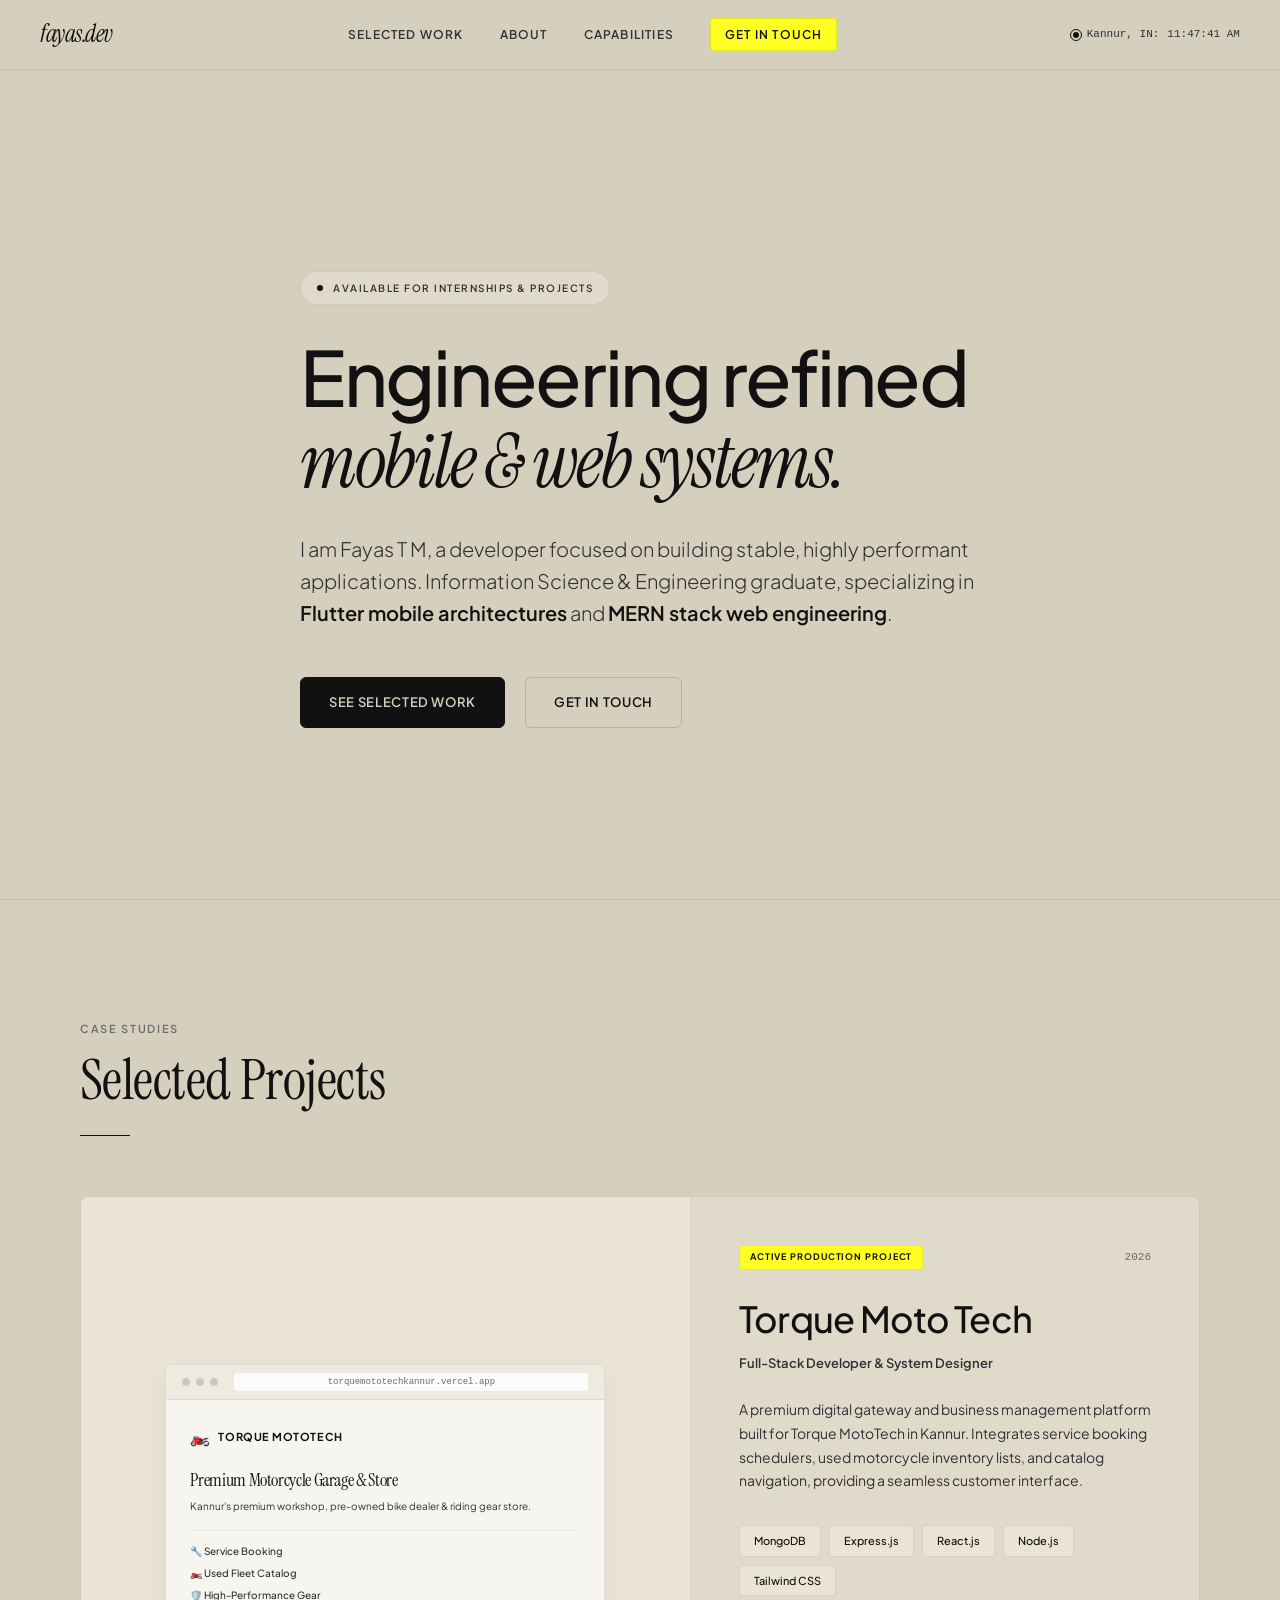
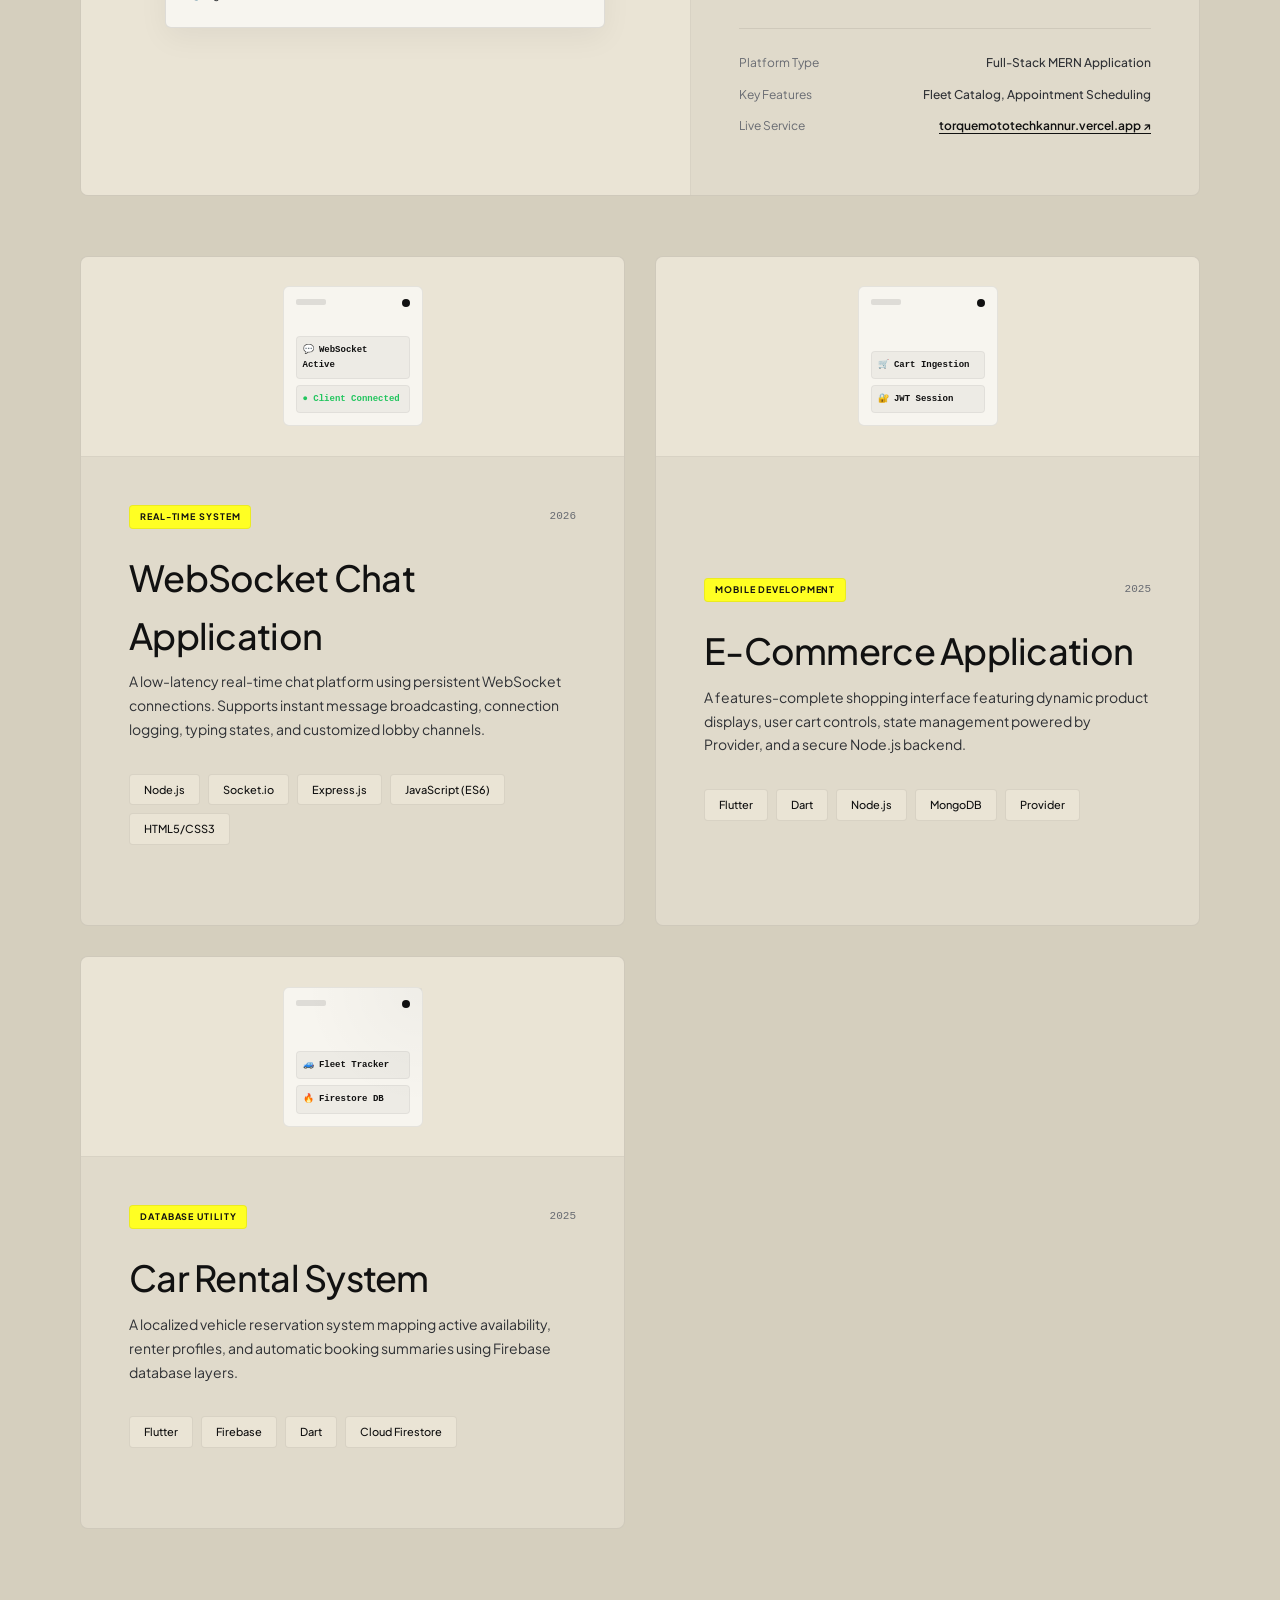
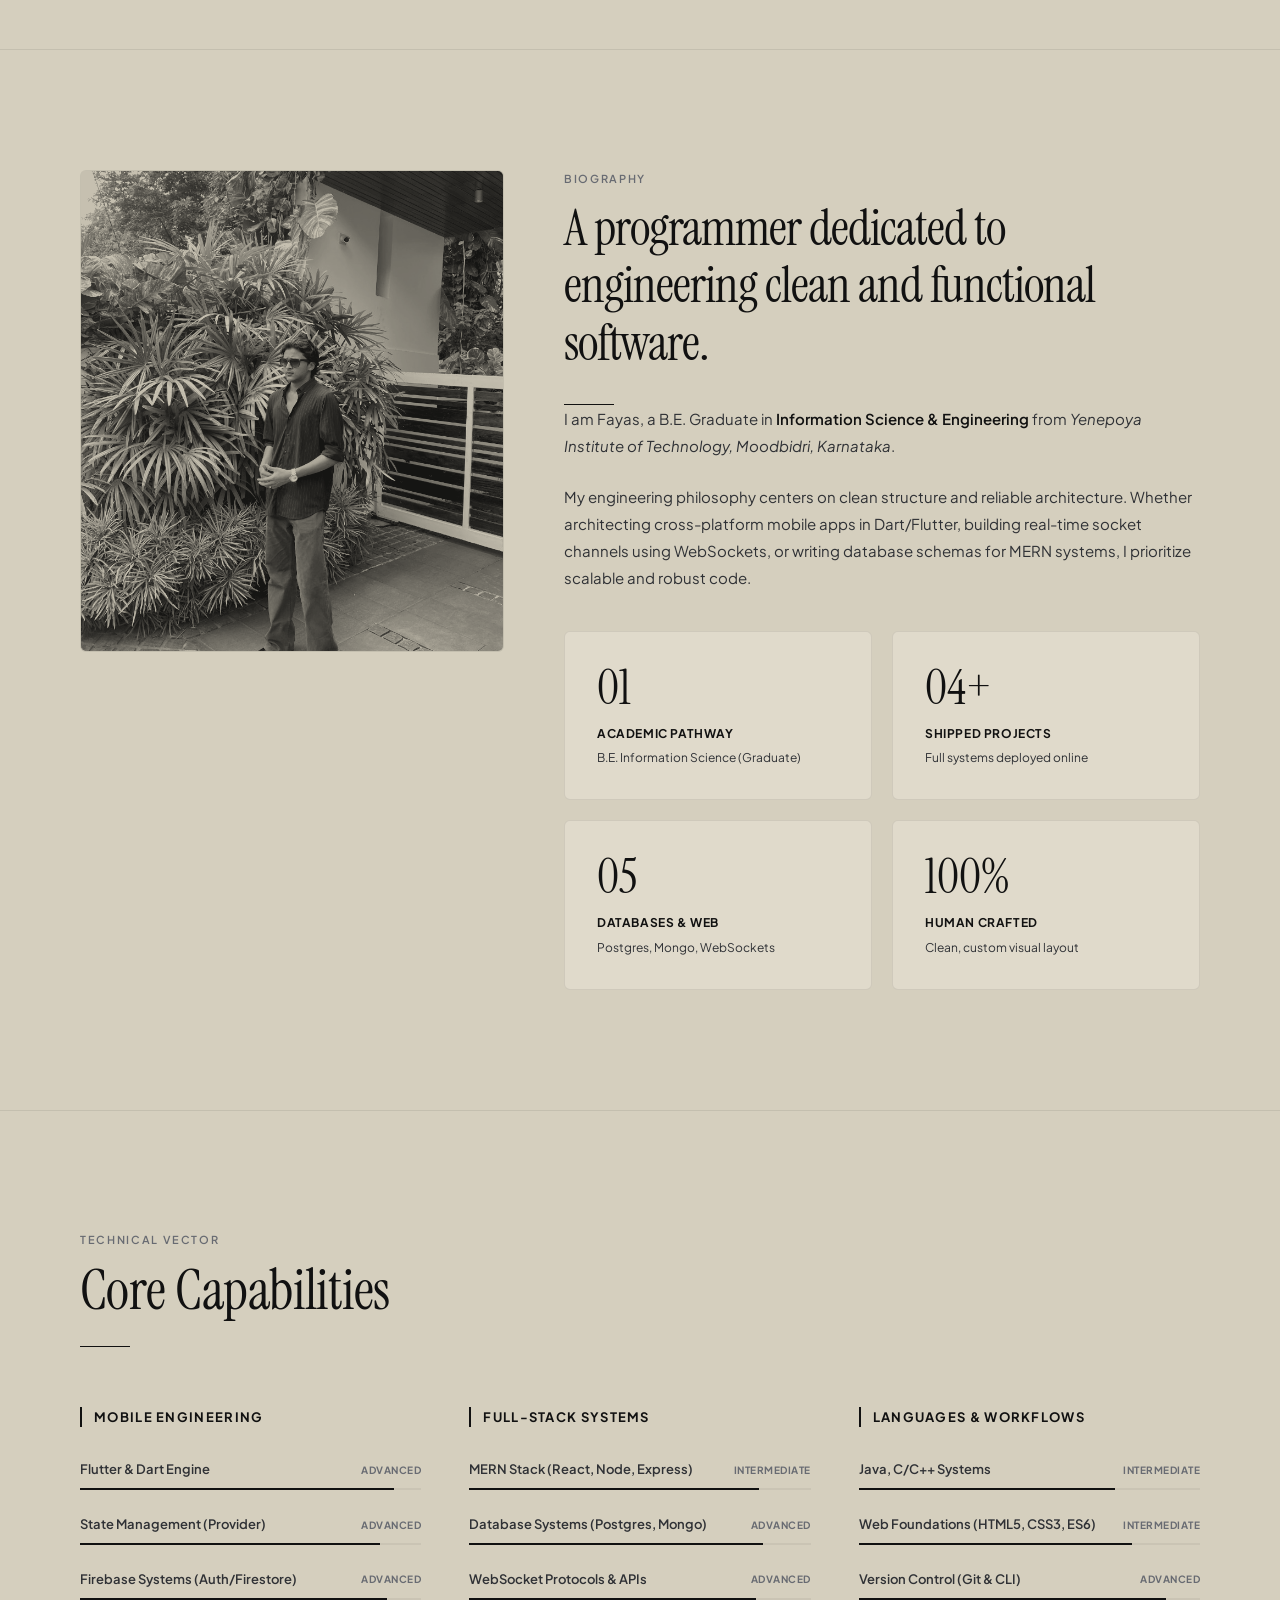
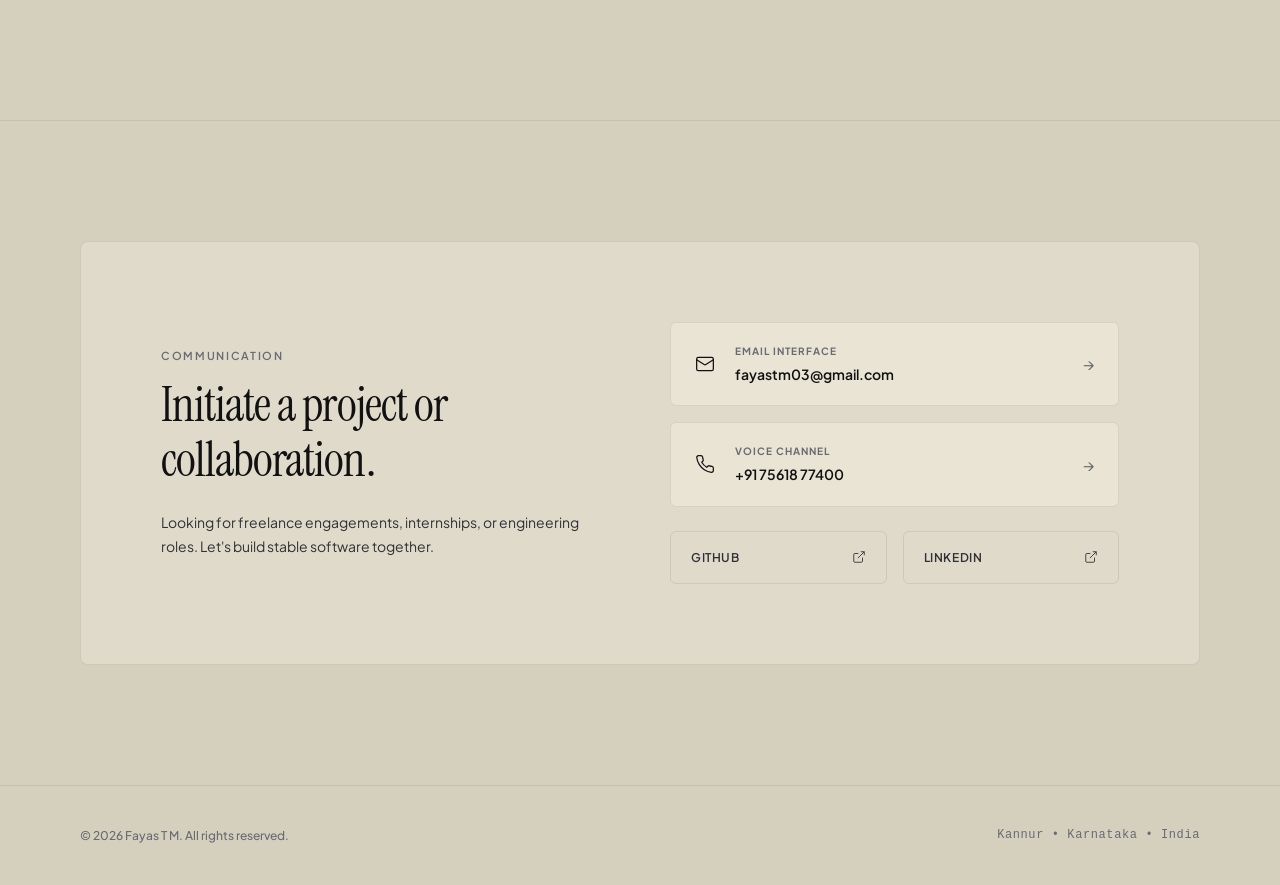
==== index.html @ 8035c225 "Refine portfolio to NESH-inspired sand/charcoal theme, add WebSocket chat project, update bio to gra" ====
<!DOCTYPE html>
<html lang="en">
<head>
  <meta charset="UTF-8">
  <meta name="viewport" content="width=device-width, initial-scale=1.0">
  <title>Fayas T M &mdash; Mobile Engineer & Full-Stack Developer</title>
  <meta name="description" content="Portfolio of Fayas T M, a developer specializing in high-performance Flutter mobile apps, MERN stack web applications, and real-time WebSocket systems.">
  
  <!-- Premium Fonts -->
  <link rel="preconnect" href="https://fonts.googleapis.com">
  <link rel="preconnect" href="https://fonts.gstatic.com" crossorigin>
  <link href="https://fonts.googleapis.com/css2?family=Instrument+Serif:ital@0;1&family=Plus+Jakarta+Sans:wght@300;400;500;600;700&display=swap" rel="stylesheet">
  
  <!-- Stylesheets -->
  <link rel="stylesheet" href="style.css">
</head>
<body>

  <!-- Navigation -->
  <nav id="navbar">
    <div class="nav-container">
      <a href="#" class="nav-logo">fayas.dev</a>
      <div class="nav-links">
        <a href="#work">Selected Work</a>
        <a href="#about">About</a>
        <a href="#skills">Capabilities</a>
        <a href="#contact" class="nav-cta">Get in Touch</a>
      </div>
      <div class="nav-time" id="local-time-indicator">
        <span class="pulse-indicator"></span>
        <span class="time-label">Kannur, IN:</span>
        <span id="current-time">00:00:00 AM</span>
      </div>
    </div>
  </nav>

  <!-- Hero Section -->
  <header id="hero">
    <div class="hero-container">
      <div class="hero-badge">
        <span class="badge-dot"></span>
        <span class="badge-text">Available for Internships & Projects</span>
      </div>
      <h1 class="hero-title">
        Engineering refined <br>
        <span class="serif-title">mobile & web systems.</span>
      </h1>
      <p class="hero-description">
        I am Fayas T M, a developer focused on building stable, highly performant applications. Information Science & Engineering graduate, specializing in <strong>Flutter mobile architectures</strong> and <strong>MERN stack web engineering</strong>.
      </p>
      <div class="hero-actions">
        <a href="#work" class="btn btn-primary">See Selected Work</a>
        <a href="#contact" class="btn btn-secondary">Get in Touch</a>
      </div>
    </div>
  </header>

  <!-- Selected Work -->
  <section id="work">
    <div class="container">
      <div class="section-header">
        <span class="section-subtitle">Case Studies</span>
        <h2 class="section-title">Selected Projects</h2>
        <div class="section-divider"></div>
      </div>

      <div class="projects-list">
        
        <!-- Project 1: Torque Moto Tech (Featured MERN Stack Project) -->
        <article class="project-item featured-project">
          <div class="project-visual">
            <div class="project-preview-card">
              <div class="preview-browser-bar">
                <span class="preview-browser-dot"></span>
                <span class="preview-browser-dot"></span>
                <span class="preview-browser-dot"></span>
                <span class="preview-url-bar">torquemototechkannur.vercel.app</span>
              </div>
              <div class="preview-browser-content">
                <div class="preview-brand-row">
                  <span class="preview-brand-logo">🏍️</span>
                  <span class="preview-brand-name">Torque MotoTech</span>
                </div>
                <div class="preview-hero-block">
                  <h4>Premium Motorcycle Garage & Store</h4>
                  <p>Kannur's premium workshop, pre-owned bike dealer & riding gear store.</p>
                </div>
                <div class="preview-features-grid">
                  <div class="preview-feat-item">🔧 Service Booking</div>
                  <div class="preview-feat-item">🏍️ Used Fleet Catalog</div>
                  <div class="preview-feat-item">🛡️ High-Performance Gear</div>
                </div>
              </div>
            </div>
          </div>
          <div class="project-info">
            <div class="project-header">
              <span class="project-badge">ACTIVE PRODUCTION PROJECT</span>
              <span class="project-year">2026</span>
            </div>
            <h3 class="project-title">Torque Moto Tech</h3>
            <p class="project-role">Full-Stack Developer & System Designer</p>
            <p class="project-desc">
              A premium digital gateway and business management platform built for Torque MotoTech in Kannur. Integrates service booking schedulers, used motorcycle inventory lists, and catalog navigation, providing a seamless customer interface.
            </p>
            
            <div class="project-tech-stack">
              <span class="tech-tag">MongoDB</span>
              <span class="tech-tag">Express.js</span>
              <span class="tech-tag">React.js</span>
              <span class="tech-tag">Node.js</span>
              <span class="tech-tag">Tailwind CSS</span>
            </div>
            
            <div class="project-spec-sheet">
              <div class="spec-item">
                <span class="spec-label">Platform Type</span>
                <span class="spec-val">Full-Stack MERN Application</span>
              </div>
              <div class="spec-item">
                <span class="spec-label">Key Features</span>
                <span class="spec-val">Fleet Catalog, Appointment Scheduling</span>
              </div>
              <div class="spec-item">
                <span class="spec-label">Live Service</span>
                <span class="spec-val"><a href="https://torquemototechkannur.vercel.app/" target="_blank" class="spec-link">torquemototechkannur.vercel.app ↗</a></span>
              </div>
            </div>
          </div>
        </article>

        <!-- Project Grid for other projects -->
        <div class="projects-grid">
          
          <!-- Project 2: Real-time Chat App (New) -->
          <article class="project-item standard-project">
            <div class="project-visual-mini">
              <div class="mini-app-mockup">
                <div class="mockup-bar"></div>
                <div class="mockup-circle"></div>
                <div class="mockup-content">
                  <div class="mockup-item">💬 WebSocket Active</div>
                  <div class="mockup-item" style="color: #22c55e;">● Client Connected</div>
                </div>
              </div>
            </div>
            <div class="project-info">
              <div class="project-header">
                <span class="project-badge">REAL-TIME SYSTEM</span>
                <span class="project-year">2026</span>
              </div>
              <h3 class="project-title">WebSocket Chat Application</h3>
              <p class="project-desc">
                A low-latency real-time chat platform using persistent WebSocket connections. Supports instant message broadcasting, connection logging, typing states, and customized lobby channels.
              </p>
              <div class="project-tech-stack">
                <span class="tech-tag">Node.js</span>
                <span class="tech-tag">Socket.io</span>
                <span class="tech-tag">Express.js</span>
                <span class="tech-tag">JavaScript (ES6)</span>
                <span class="tech-tag">HTML5/CSS3</span>
              </div>
            </div>
          </article>
          
          <!-- Project 3: E-Commerce App -->
          <article class="project-item standard-project">
            <div class="project-visual-mini">
              <div class="mini-app-mockup">
                <div class="mockup-bar"></div>
                <div class="mockup-circle"></div>
                <div class="mockup-content">
                  <div class="mockup-item">🛒 Cart Ingestion</div>
                  <div class="mockup-item">🔐 JWT Session</div>
                </div>
              </div>
            </div>
            <div class="project-info">
              <div class="project-header">
                <span class="project-badge">MOBILE DEVELOPMENT</span>
                <span class="project-year">2025</span>
              </div>
              <h3 class="project-title">E-Commerce Application</h3>
              <p class="project-desc">
                A features-complete shopping interface featuring dynamic product displays, user cart controls, state management powered by Provider, and a secure Node.js backend.
              </p>
              <div class="project-tech-stack">
                <span class="tech-tag">Flutter</span>
                <span class="tech-tag">Dart</span>
                <span class="tech-tag">Node.js</span>
                <span class="tech-tag">MongoDB</span>
                <span class="tech-tag">Provider</span>
              </div>
            </div>
          </article>

          <!-- Project 4: Car Rental -->
          <article class="project-item standard-project">
            <div class="project-visual-mini">
              <div class="mini-app-mockup-alt">
                <div class="mockup-bar"></div>
                <div class="mockup-circle"></div>
                <div class="mockup-content">
                  <div class="mockup-item" style="color: #111111;">🚙 Fleet Tracker</div>
                  <div class="mockup-item">🔥 Firestore DB</div>
                </div>
              </div>
            </div>
            <div class="project-info">
              <div class="project-header">
                <span class="project-badge">DATABASE UTILITY</span>
                <span class="project-year">2025</span>
              </div>
              <h3 class="project-title">Car Rental System</h3>
              <p class="project-desc">
                A localized vehicle reservation system mapping active availability, renter profiles, and automatic booking summaries using Firebase database layers.
              </p>
              <div class="project-tech-stack">
                <span class="tech-tag">Flutter</span>
                <span class="tech-tag">Firebase</span>
                <span class="tech-tag">Dart</span>
                <span class="tech-tag">Cloud Firestore</span>
              </div>
            </div>
          </article>

        </div>
      </div>
    </div>
  </section>

  <!-- About Section -->
  <section id="about">
    <div class="container">
      <div class="about-grid">
        <div class="about-image-column">
          <div class="about-photo-wrapper">
            <img src="fayas.jpg" alt="Fayas T M" class="about-photo">
          </div>
        </div>
        
        <div class="about-intro">
          <span class="section-subtitle">Biography</span>
          <h2 class="about-title">A programmer dedicated to engineering clean and functional software.</h2>
          <div class="section-divider"></div>
          <p class="about-para">
            I am Fayas, a B.E. Graduate in <strong>Information Science & Engineering</strong> from <em>Yenepoya Institute of Technology, Moodbidri, Karnataka</em>.
          </p>
          <p class="about-para">
            My engineering philosophy centers on clean structure and reliable architecture. Whether architecting cross-platform mobile apps in Dart/Flutter, building real-time socket channels using WebSockets, or writing database schemas for MERN systems, I prioritize scalable and robust code.
          </p>
          
          <div class="about-stats">
            <div class="stat-card">
              <span class="stat-num">01</span>
              <h4 class="stat-title">Academic Pathway</h4>
              <p class="stat-text">B.E. Information Science (Graduate)</p>
            </div>
            <div class="stat-card">
              <span class="stat-num">04+</span>
              <h4 class="stat-title">Shipped Projects</h4>
              <p class="stat-text">Full systems deployed online</p>
            </div>
            <div class="stat-card">
              <span class="stat-num">05</span>
              <h4 class="stat-title">Databases & Web</h4>
              <p class="stat-text">Postgres, Mongo, WebSockets</p>
            </div>
            <div class="stat-card">
              <span class="stat-num">100%</span>
              <h4 class="stat-title">Human Crafted</h4>
              <p class="stat-text">Clean, custom visual layout</p>
            </div>
          </div>
        </div>
      </div>
    </div>
  </section>

  <!-- Capabilities & Skills -->
  <section id="skills">
    <div class="container">
      <div class="section-header">
        <span class="section-subtitle">Technical Vector</span>
        <h2 class="section-title">Core Capabilities</h2>
        <div class="section-divider"></div>
      </div>

      <div class="skills-grid">
        <div class="skills-column">
          <h3 class="skills-col-title">Mobile Engineering</h3>
          <ul class="skills-list-items">
            <li>
              <div class="skill-name-row">
                <span class="skill-item-name">Flutter & Dart Engine</span>
                <span class="skill-item-level">Advanced</span>
              </div>
              <div class="skill-bar"><span class="skill-bar-fill" style="width: 92%;"></span></div>
            </li>
            <li>
              <div class="skill-name-row">
                <span class="skill-item-name">State Management (Provider)</span>
                <span class="skill-item-level">Advanced</span>
              </div>
              <div class="skill-bar"><span class="skill-bar-fill" style="width: 88%;"></span></div>
            </li>
            <li>
              <div class="skill-name-row">
                <span class="skill-item-name">Firebase Systems (Auth/Firestore)</span>
                <span class="skill-item-level">Advanced</span>
              </div>
              <div class="skill-bar"><span class="skill-bar-fill" style="width: 90%;"></span></div>
            </li>
          </ul>
        </div>

        <div class="skills-column">
          <h3 class="skills-col-title">Full-Stack Systems</h3>
          <ul class="skills-list-items">
            <li>
              <div class="skill-name-row">
                <span class="skill-item-name">MERN Stack (React, Node, Express)</span>
                <span class="skill-item-level">Intermediate</span>
              </div>
              <div class="skill-bar"><span class="skill-bar-fill" style="width: 85%;"></span></div>
            </li>
            <li>
              <div class="skill-name-row">
                <span class="skill-item-name">Database Systems (Postgres, Mongo)</span>
                <span class="skill-item-level">Advanced</span>
              </div>
              <div class="skill-bar"><span class="skill-bar-fill" style="width: 86%;"></span></div>
            </li>
            <li>
              <div class="skill-name-row">
                <span class="skill-item-name">WebSocket Protocols & APIs</span>
                <span class="skill-item-level">Advanced</span>
              </div>
              <div class="skill-bar"><span class="skill-bar-fill" style="width: 84%;"></span></div>
            </li>
          </ul>
        </div>

        <div class="skills-column">
          <h3 class="skills-col-title">Languages & Workflows</h3>
          <ul class="skills-list-items">
            <li>
              <div class="skill-name-row">
                <span class="skill-item-name">Java, C/C++ Systems</span>
                <span class="skill-item-level">Intermediate</span>
              </div>
              <div class="skill-bar"><span class="skill-bar-fill" style="width: 75%;"></span></div>
            </li>
            <li>
              <div class="skill-name-row">
                <span class="skill-item-name">Web Foundations (HTML5, CSS3, ES6)</span>
                <span class="skill-item-level">Intermediate</span>
              </div>
              <div class="skill-bar"><span class="skill-bar-fill" style="width: 80%;"></span></div>
            </li>
            <li>
              <div class="skill-name-row">
                <span class="skill-item-name">Version Control (Git & CLI)</span>
                <span class="skill-item-level">Advanced</span>
              </div>
              <div class="skill-bar"><span class="skill-bar-fill" style="width: 90%;"></span></div>
            </li>
          </ul>
        </div>
      </div>
    </div>
  </section>

  <!-- Contact Section -->
  <section id="contact">
    <div class="container">
      <div class="contact-board">
        <div class="contact-header">
          <span class="section-subtitle">Communication</span>
          <h2 class="contact-headline">Initiate a project or collaboration.</h2>
          <p class="contact-sub">
            Looking for freelance engagements, internships, or engineering roles. Let's build stable software together.
          </p>
        </div>
        
        <div class="contact-channels">
          <a href="mailto:fayastm03@gmail.com" class="channel-card">
            <div class="channel-icon">
              <svg xmlns="http://www.w3.org/2000/svg" viewBox="0 0 24 24" width="20" height="20" fill="none" stroke="currentColor" stroke-width="1.5" stroke-linecap="round" stroke-linejoin="round"><rect x="2" y="4" width="20" height="16" rx="2"></rect><path d="m22 7-8.97 5.7a1.94 1.94 0 0 1-2.06 0L2 7"></path></svg>
            </div>
            <div class="channel-text">
              <span class="channel-label">Email Interface</span>
              <span class="channel-val">fayastm03@gmail.com</span>
            </div>
            <span class="channel-arrow">→</span>
          </a>
          
          <a href="tel:+917561877400" class="channel-card">
            <div class="channel-icon">
              <svg xmlns="http://www.w3.org/2000/svg" viewBox="0 0 24 24" width="20" height="20" fill="none" stroke="currentColor" stroke-width="1.5" stroke-linecap="round" stroke-linejoin="round"><path d="M22 16.92v3a2 2 0 0 1-2.18 2 19.79 19.79 0 0 1-8.63-3.07 19.5 19.5 0 0 1-6-6 19.79 19.79 0 0 1-3.07-8.67A2 2 0 0 1 4.11 2h3a2 2 0 0 1 2 1.72 12.84 12.84 0 0 0 .7 2.81 2 2 0 0 1-.45 2.11L8.09 9.91a16 16 0 0 0 6 6l1.27-1.27a2 2 0 0 1 2.11-.45 12.84 12.84 0 0 0 2.81.7A2 2 0 0 1 22 16.92z"></path></svg>
            </div>
            <div class="channel-text">
              <span class="channel-label">Voice Channel</span>
              <span class="channel-val">+91 75618 77400</span>
            </div>
            <span class="channel-arrow">→</span>
          </a>

          <div class="social-links-grid">
            <a href="https://github.com/fayastm03" target="_blank" class="social-link-item">
              <span>GitHub</span>
              <svg xmlns="http://www.w3.org/2000/svg" viewBox="0 0 24 24" width="14" height="14" fill="none" stroke="currentColor" stroke-width="1.5"><path d="M18 13v6a2 2 0 0 1-2 2H5a2 2 0 0 1-2-2V8a2 2 0 0 1 2-2h6M15 3h6v6M10 14 21 3"/></svg>
            </a>
            <a href="https://in.linkedin.com/in/fayas-t-m-098467322/" target="_blank" class="social-link-item">
              <span>LinkedIn</span>
              <svg xmlns="http://www.w3.org/2000/svg" viewBox="0 0 24 24" width="14" height="14" fill="none" stroke="currentColor" stroke-width="1.5"><path d="M18 13v6a2 2 0 0 1-2 2H5a2 2 0 0 1-2-2V8a2 2 0 0 1 2-2h6M15 3h6v6M10 14 21 3"/></svg>
            </a>
          </div>
        </div>
      </div>
    </div>
  </section>

  <!-- Footer -->
  <footer id="footer">
    <div class="container footer-container">
      <p class="footer-copy">&copy; 2026 Fayas T M. All rights reserved.</p>
      <p class="footer-location">Kannur &bull; Karnataka &bull; India</p>
    </div>
  </footer>

  <!-- Scripts -->
  <script src="main.js"></script>
</body>
</html>
---- style.css ----
/* ==========================================================================
   Fayas T M Portfolio - NESH-Inspired Design System (Warm Sand & Charcoal)
   ========================================================================== */

:root {
  /* Color Tokens */
  --bg-primary: #d5cfbe;         /* Warm Sand base */
  --bg-secondary: #e0dacb;       /* Elevated canvas card */
  --bg-tertiary: #eae4d5;        /* Soft sand/visual background */
  --text-primary: #111111;       /* Deep charcoal text */
  --text-secondary: #2f3135;     /* Medium dark charcoal */
  --text-muted: #686b72;         /* Muted label gray */
  --accent: #ffff23;             /* Heynesh vibrant neon yellow */
  --accent-muted: #c9c8ba;       /* Secondary neutral gray */
  --border-color: rgba(0, 0, 0, 0.08);
  --border-hover: rgba(0, 0, 0, 0.18);
  
  /* Fonts */
  --font-serif: 'Instrument Serif', Georgia, serif;
  --font-sans: 'Plus Jakarta Sans', system-ui, -apple-system, sans-serif;
  
  /* Easing */
  --transition-smooth: 0.4s cubic-bezier(0.16, 1, 0.3, 1);
  --transition-fast: 0.15s ease;
}

/* Reset */
* {
  margin: 0;
  padding: 0;
  box-sizing: border-box;
}

html {
  scroll-behavior: smooth;
  background-color: var(--bg-primary);
  color: var(--text-primary);
  font-family: var(--font-sans);
  -webkit-font-smoothing: antialiased;
  -moz-osx-font-smoothing: grayscale;
}

body {
  overflow-x: hidden;
  line-height: 1.6;
}

/* Typography Base */
h1, h2, h3, h4, h5, h6 {
  font-weight: 500;
  color: var(--text-primary);
  letter-spacing: -0.02em;
}

a {
  text-decoration: none;
  color: inherit;
  transition: color var(--transition-fast);
}

/* Scrollbar Customization */
::-webkit-scrollbar {
  width: 6px;
}
::-webkit-scrollbar-track {
  background: var(--bg-primary);
}
::-webkit-scrollbar-thumb {
  background: var(--bg-secondary);
  border-radius: 3px;
}
::-webkit-scrollbar-thumb:hover {
  background: var(--text-muted);
}

/* Shared Components & Layouts */
.container {
  max-width: 1200px;
  margin: 0 auto;
  padding: 0 40px;
  width: 100%;
}

section {
  padding: 120px 0;
  border-bottom: 1px solid var(--border-color);
}

.section-header {
  margin-bottom: 60px;
}

.section-subtitle {
  font-size: 11px;
  font-weight: 600;
  text-transform: uppercase;
  letter-spacing: 0.15em;
  color: var(--text-muted);
  display: block;
  margin-bottom: 12px;
}

.section-title {
  font-family: var(--font-serif);
  font-size: clamp(38px, 5vw, 56px);
  font-weight: 400;
  line-height: 1.1;
  letter-spacing: -0.01em;
}

.section-divider {
  width: 50px;
  height: 1px;
  background-color: var(--text-primary);
  margin-top: 24px;
}

/* Buttons */
.btn {
  display: inline-flex;
  align-items: center;
  justify-content: center;
  padding: 14px 28px;
  border-radius: 6px;
  font-size: 13px;
  font-weight: 600;
  letter-spacing: 0.05em;
  text-transform: uppercase;
  transition: all var(--transition-smooth);
  cursor: pointer;
  border: 1px solid var(--text-primary);
}

.btn-primary {
  background-color: var(--text-primary);
  color: var(--bg-primary);
}

.btn-primary:hover {
  background-color: var(--accent);
  color: var(--text-primary);
  border-color: var(--text-primary);
  transform: translateY(-1px);
}

.btn-secondary {
  background-color: transparent;
  color: var(--text-primary);
  border: 1px solid rgba(0, 0, 0, 0.15);
}

.btn-secondary:hover {
  background-color: var(--text-primary);
  color: var(--bg-primary);
  border-color: var(--text-primary);
  transform: translateY(-1px);
}

/* ──────────────────────────────────────────────────────────────────────────
   1. NAVIGATION
   ────────────────────────────────────────────────────────────────────────── */
#navbar {
  position: fixed;
  top: 0;
  left: 0;
  width: 100%;
  height: 70px;
  z-index: 1000;
  border-bottom: 1px solid var(--border-color);
  background-color: rgba(213, 207, 190, 0.85); /* Blends with sand background */
  backdrop-filter: blur(15px);
  -webkit-backdrop-filter: blur(15px);
  transition: background-color var(--transition-fast);
}

.nav-container {
  max-width: 1300px;
  margin: 0 auto;
  padding: 0 40px;
  height: 100%;
  display: flex;
  align-items: center;
  justify-content: space-between;
}

.nav-logo {
  font-family: var(--font-serif);
  font-size: 24px;
  font-style: italic;
  letter-spacing: -0.02em;
  color: var(--text-primary);
}

.nav-links {
  display: flex;
  align-items: center;
  gap: 36px;
}

.nav-links a {
  font-size: 12px;
  font-weight: 600;
  text-transform: uppercase;
  letter-spacing: 0.1em;
  color: var(--text-secondary);
  position: relative;
  padding: 4px 0;
}

.nav-links a::after {
  content: '';
  position: absolute;
  bottom: 0;
  left: 0;
  width: 0;
  height: 1px;
  background-color: var(--text-primary);
  transition: width var(--transition-smooth);
}

.nav-links a:hover {
  color: var(--text-primary);
}

.nav-links a:hover::after {
  width: 100%;
}

.nav-links a.nav-cta {
  color: var(--text-primary);
  background-color: var(--accent);
  padding: 6px 14px;
  border-radius: 4px;
  border: 1px solid rgba(0, 0, 0, 0.1);
}

.nav-links a.nav-cta:hover {
  background-color: var(--text-primary);
  color: var(--bg-primary);
  border-color: var(--text-primary);
}

.nav-links a.nav-cta::after {
  display: none;
}

.nav-time {
  display: flex;
  align-items: center;
  gap: 8px;
  font-size: 11px;
  color: var(--text-secondary);
  font-family: monospace;
}

.pulse-indicator {
  width: 6px;
  height: 6px;
  background-color: var(--text-primary);
  border-radius: 50%;
  position: relative;
  display: inline-block;
}

.pulse-indicator::after {
  content: '';
  position: absolute;
  inset: -3px;
  border-radius: 50%;
  border: 1px solid var(--text-primary);
  animation: pulse-ring 2s cubic-bezier(0.215, 0.61, 0.355, 1) infinite;
}

@keyframes pulse-ring {
  0% { transform: scale(0.5); opacity: 1; }
  100% { transform: scale(2.2); opacity: 0; }
}

/* ──────────────────────────────────────────────────────────────────────────
   2. HERO
   ────────────────────────────────────────────────────────────────────────── */
#hero {
  min-height: 100vh;
  display: flex;
  align-items: center;
  position: relative;
  background-color: var(--bg-primary);
  padding-top: 100px;
  border-bottom: 1px solid var(--border-color);
  overflow: hidden;
}

.hero-container {
  max-width: 900px;
  margin: 0 auto;
  padding: 0 40px;
  position: relative;
  z-index: 2;
}

.hero-badge {
  display: inline-flex;
  align-items: center;
  gap: 10px;
  padding: 8px 16px;
  border: 1px solid var(--border-color);
  background-color: var(--bg-secondary);
  border-radius: 20px;
  margin-bottom: 32px;
}

.badge-dot {
  width: 6px;
  height: 6px;
  border-radius: 50%;
  background-color: #111111;
}

.badge-text {
  font-size: 10px;
  font-weight: 600;
  text-transform: uppercase;
  letter-spacing: 0.15em;
  color: var(--text-secondary);
}

.hero-title {
  font-size: clamp(44px, 7vw, 76px);
  line-height: 1.05;
  letter-spacing: -0.03em;
  margin-bottom: 32px;
}

.serif-title {
  font-family: var(--font-serif);
  font-style: italic;
  font-weight: 300;
  color: var(--text-primary);
}

.hero-description {
  font-size: clamp(16px, 2.5vw, 20px);
  font-weight: 300;
  line-height: 1.6;
  color: var(--text-secondary);
  margin-bottom: 48px;
  max-width: 680px;
}

.hero-description strong {
  font-weight: 600;
  color: var(--text-primary);
}

.hero-actions {
  display: flex;
  gap: 20px;
}

/* ──────────────────────────────────────────────────────────────────────────
   3. WORK / CASE STUDIES
   ────────────────────────────────────────────────────────────────────────── */
.projects-list {
  display: flex;
  flex-direction: column;
  gap: 60px;
}

.project-item {
  display: grid;
  background-color: var(--bg-secondary);
  border: 1px solid var(--border-color);
  border-radius: 8px;
  overflow: hidden;
  transition: border-color var(--transition-smooth), transform var(--transition-smooth);
}

.project-item:hover {
  border-color: var(--border-hover);
  transform: translateY(-2px);
}

/* Featured Project Styling */
.featured-project {
  grid-template-columns: 1.2fr 1fr;
}

.featured-project .project-visual {
  background-color: var(--bg-tertiary);
  border-right: 1px solid var(--border-color);
  min-height: 400px;
  display: flex;
  align-items: center;
  justify-content: center;
  padding: 40px;
  position: relative;
}

/* NESH-Style Browser Mockup Visual Card */
.project-preview-card {
  width: 100%;
  max-width: 440px;
  background-color: #f7f5ef;
  border: 1px solid rgba(0, 0, 0, 0.1);
  border-radius: 6px;
  box-shadow: 0 10px 30px rgba(0, 0, 0, 0.05);
  overflow: hidden;
  display: flex;
  flex-direction: column;
  font-family: var(--font-sans);
}

.preview-browser-bar {
  background-color: #edeae0;
  border-bottom: 1px solid rgba(0, 0, 0, 0.07);
  padding: 8px 16px;
  display: flex;
  align-items: center;
  gap: 6px;
}

.preview-browser-dot {
  width: 8px;
  height: 8px;
  border-radius: 50%;
  background-color: rgba(0, 0, 0, 0.15);
}

.preview-url-bar {
  flex: 1;
  background-color: #fcfbfa;
  border-radius: 4px;
  font-size: 9px;
  font-family: monospace;
  color: var(--text-muted);
  text-align: center;
  padding: 2px 0;
  margin-left: 10px;
}

.preview-browser-content {
  padding: 24px;
  display: flex;
  flex-direction: column;
  gap: 16px;
}

.preview-brand-row {
  display: flex;
  align-items: center;
  gap: 8px;
}

.preview-brand-logo {
  font-size: 16px;
}

.preview-brand-name {
  font-size: 11px;
  font-weight: 700;
  text-transform: uppercase;
  letter-spacing: 0.05em;
  color: var(--text-primary);
}

.preview-hero-block h4 {
  font-family: var(--font-serif);
  font-size: 18px;
  margin-bottom: 4px;
  color: var(--text-primary);
}

.preview-hero-block p {
  font-size: 10px;
  color: var(--text-secondary);
}

.preview-features-grid {
  display: flex;
  flex-direction: column;
  gap: 6px;
  border-top: 1px solid rgba(0, 0, 0, 0.05);
  padding-top: 12px;
}

.preview-feat-item {
  font-size: 10px;
  font-weight: 500;
  color: var(--text-secondary);
}

/* Project Info content */
.project-info {
  padding: 48px;
  display: flex;
  flex-direction: column;
  justify-content: center;
}

.project-header {
  display: flex;
  align-items: center;
  justify-content: space-between;
  margin-bottom: 20px;
}

.project-badge {
  font-size: 9px;
  font-weight: 700;
  text-transform: uppercase;
  letter-spacing: 0.1em;
  color: var(--text-primary);
  background-color: var(--accent);
  padding: 4px 10px;
  border-radius: 4px;
  border: 1px solid rgba(0, 0, 0, 0.08);
}

.project-year {
  font-family: monospace;
  font-size: 11px;
  color: var(--text-muted);
}

.project-title {
  font-size: clamp(28px, 4vw, 36px);
  margin-bottom: 6px;
}

.project-role {
  font-size: 13px;
  font-weight: 600;
  color: var(--text-secondary);
  margin-bottom: 24px;
}

.project-desc {
  font-size: 14px;
  line-height: 1.7;
  color: var(--text-secondary);
  margin-bottom: 32px;
}

.project-tech-stack {
  display: flex;
  flex-wrap: wrap;
  gap: 8px;
  margin-bottom: 32px;
}

.tech-tag {
  font-size: 11px;
  font-weight: 500;
  color: var(--text-primary);
  background-color: var(--bg-tertiary);
  border: 1px solid var(--border-color);
  border-radius: 4px;
  padding: 6px 14px;
}

.project-spec-sheet {
  border-top: 1px solid var(--border-color);
  padding-top: 24px;
}

.spec-item {
  display: flex;
  justify-content: space-between;
  font-size: 12px;
  margin-bottom: 12px;
}

.spec-label {
  color: var(--text-muted);
}

.spec-val {
  color: var(--text-secondary);
  font-weight: 500;
}

.spec-link {
  color: var(--text-primary);
  border-bottom: 1px solid var(--text-primary);
  font-weight: 600;
}

.spec-link:hover {
  background-color: var(--accent);
}

/* Secondary Project Grid styling */
.projects-grid {
  display: grid;
  grid-template-columns: 1fr 1fr;
  gap: 30px;
}

.standard-project {
  grid-template-columns: 1fr;
}

.standard-project .project-visual-mini {
  background-color: var(--bg-tertiary);
  border-bottom: 1px solid var(--border-color);
  height: 200px;
  display: flex;
  align-items: center;
  justify-content: center;
  position: relative;
  overflow: hidden;
}

.mini-app-mockup {
  width: 140px;
  height: 140px;
  background-color: #f7f5ef;
  border: 1px solid var(--border-color);
  border-radius: 6px;
  padding: 12px;
  display: flex;
  flex-direction: column;
  gap: 8px;
  position: relative;
}

.mockup-bar {
  height: 6px;
  width: 30px;
  background-color: rgba(0, 0, 0, 0.1);
  border-radius: 2px;
}

.mockup-circle {
  position: absolute;
  top: 12px;
  right: 12px;
  width: 8px;
  height: 8px;
  border-radius: 50%;
  background-color: var(--text-primary);
}

.mockup-content {
  flex: 1;
  display: flex;
  flex-direction: column;
  justify-content: flex-end;
  gap: 6px;
}

.mockup-item {
  font-size: 9px;
  font-family: monospace;
  color: var(--text-primary);
  background-color: rgba(0, 0, 0, 0.04);
  border: 1px solid rgba(0, 0, 0, 0.05);
  border-radius: 4px;
  padding: 6px;
  font-weight: 600;
}

.mini-app-mockup-alt {
  width: 140px;
  height: 140px;
  background-color: #f7f5ef;
  border: 1px solid var(--border-color);
  border-radius: 6px;
  padding: 12px;
  display: flex;
  flex-direction: column;
  gap: 8px;
  position: relative;
}

.mini-app-mockup-alt::before {
  content: '';
  position: absolute;
  inset: 0;
  background: radial-gradient(circle at top right, rgba(0, 0, 0, 0.03) 0%, transparent 60%);
}

/* ──────────────────────────────────────────────────────────────────────────
   4. ABOUT / BIOGRAPHY & PROFILE PHOTO
   ────────────────────────────────────────────────────────────────────────── */
.about-grid {
  display: grid;
  grid-template-columns: 0.8fr 1.2fr;
  gap: 60px;
  align-items: start;
}

.about-image-column {
  width: 100%;
}

.about-photo-wrapper {
  background-color: var(--bg-primary);
  border: 1px solid var(--border-color);
  border-radius: 6px;
  overflow: hidden;
  position: relative;
  display: flex;
  align-items: center;
  justify-content: center;
}

/* Premium Grayscale Ink Print Filter for Fayas's Photo */
.about-photo {
  width: 100%;
  height: auto;
  max-height: 480px;
  object-fit: cover;
  display: block;
  filter: grayscale(100%) contrast(1.15) brightness(0.92);
  mix-blend-mode: multiply; /* Blends light parts of the image with the sand background */
  opacity: 0.9;
  transition: filter var(--transition-smooth), opacity var(--transition-smooth);
}

.about-photo-wrapper:hover .about-photo {
  filter: grayscale(0%) contrast(1) brightness(1);
  opacity: 1;
  mix-blend-mode: normal;
}

.about-title {
  font-family: var(--font-serif);
  font-size: clamp(34px, 4.5vw, 50px);
  font-weight: 400;
  line-height: 1.15;
  margin-bottom: 32px;
}

.about-title strong {
  font-weight: 400;
  font-style: italic;
}

.about-para {
  font-size: 15px;
  line-height: 1.8;
  color: var(--text-secondary);
  margin-bottom: 24px;
}

.about-para strong {
  color: var(--text-primary);
  font-weight: 600;
}

.about-stats {
  display: grid;
  grid-template-columns: 1fr 1fr;
  gap: 20px;
  margin-top: 40px;
}

.stat-card {
  background-color: var(--bg-secondary);
  border: 1px solid var(--border-color);
  border-radius: 6px;
  padding: 32px;
  display: flex;
  flex-direction: column;
}

.stat-num {
  font-family: var(--font-serif);
  font-size: 48px;
  color: var(--text-primary);
  line-height: 1;
  margin-bottom: 12px;
}

.stat-title {
  font-size: 12px;
  font-weight: 700;
  color: var(--text-primary);
  margin-bottom: 6px;
  text-transform: uppercase;
  letter-spacing: 0.05em;
}

.stat-text {
  font-size: 12px;
  color: var(--text-secondary);
  line-height: 1.5;
}

/* ──────────────────────────────────────────────────────────────────────────
   5. CAPABILITIES / SKILLS
   ────────────────────────────────────────────────────────────────────────── */
.skills-grid {
  display: grid;
  grid-template-columns: repeat(3, 1fr);
  gap: 48px;
}

.skills-col-title {
  font-size: 13px;
  font-weight: 700;
  text-transform: uppercase;
  letter-spacing: 0.1em;
  color: var(--text-primary);
  margin-bottom: 32px;
  border-left: 2px solid var(--text-primary);
  padding-left: 12px;
}

.skills-list-items {
  list-style: none;
  display: flex;
  flex-direction: column;
  gap: 24px;
}

.skill-name-row {
  display: flex;
  justify-content: space-between;
  align-items: center;
  margin-bottom: 8px;
}

.skill-item-name {
  font-size: 13px;
  font-weight: 600;
  color: var(--text-secondary);
}

.skill-item-level {
  font-size: 10px;
  font-weight: 700;
  text-transform: uppercase;
  letter-spacing: 0.05em;
  color: var(--text-muted);
}

.skill-bar {
  height: 2px;
  width: 100%;
  background-color: rgba(0, 0, 0, 0.05);
  display: block;
}

.skill-bar-fill {
  height: 100%;
  background-color: var(--text-primary);
  display: block;
}

/* ──────────────────────────────────────────────────────────────────────────
   6. CONTACT
   ────────────────────────────────────────────────────────────────────────── */
.contact-board {
  background-color: var(--bg-secondary);
  border: 1px solid var(--border-color);
  border-radius: 8px;
  padding: 80px;
  display: grid;
  grid-template-columns: 1fr 1fr;
  gap: 60px;
  align-items: center;
}

.contact-headline {
  font-family: var(--font-serif);
  font-size: clamp(34px, 4vw, 48px);
  font-weight: 400;
  line-height: 1.15;
  margin-bottom: 24px;
}

.contact-sub {
  font-size: 14px;
  color: var(--text-secondary);
  line-height: 1.7;
}

.contact-channels {
  display: flex;
  flex-direction: column;
  gap: 16px;
}

.channel-card {
  display: flex;
  align-items: center;
  background-color: var(--bg-tertiary);
  border: 1px solid var(--border-color);
  border-radius: 6px;
  padding: 20px 24px;
  transition: all var(--transition-smooth);
}

.channel-card:hover {
  background-color: var(--accent);
  border-color: var(--text-primary);
  transform: translateX(4px);
}

.channel-icon {
  color: var(--text-primary);
  margin-right: 20px;
  display: flex;
  align-items: center;
}

.channel-text {
  flex: 1;
  display: flex;
  flex-direction: column;
}

.channel-label {
  font-size: 10px;
  font-weight: 700;
  text-transform: uppercase;
  letter-spacing: 0.1em;
  color: var(--text-muted);
  margin-bottom: 4px;
}

.channel-val {
  font-size: 14px;
  font-weight: 600;
  color: var(--text-primary);
}

.channel-arrow {
  font-size: 16px;
  color: var(--text-muted);
  transition: transform var(--transition-fast);
}

.channel-card:hover .channel-arrow {
  transform: translateX(4px);
  color: var(--text-primary);
}

.social-links-grid {
  display: grid;
  grid-template-columns: 1fr 1fr;
  gap: 16px;
  margin-top: 8px;
}

.social-link-item {
  display: flex;
  align-items: center;
  justify-content: space-between;
  background-color: transparent;
  border: 1px solid var(--border-color);
  border-radius: 6px;
  padding: 16px 20px;
  font-size: 12px;
  font-weight: 600;
  text-transform: uppercase;
  letter-spacing: 0.05em;
  color: var(--text-secondary);
  transition: all var(--transition-smooth);
}

.social-link-item:hover {
  background-color: var(--text-primary);
  border-color: var(--text-primary);
  color: var(--bg-primary);
}

/* ──────────────────────────────────────────────────────────────────────────
   7. FOOTER
   ────────────────────────────────────────────────────────────────────────── */
#footer {
  padding: 40px 0;
  background-color: var(--bg-primary);
  font-size: 12px;
  color: var(--text-muted);
}

.footer-container {
  display: flex;
  justify-content: space-between;
  align-items: center;
}

.footer-copy {
  font-weight: 500;
}

.footer-location {
  font-family: monospace;
  letter-spacing: 0.05em;
}

/* ──────────────────────────────────────────────────────────────────────────
   8. RESPONSIVE MEDIA QUERIES
   ────────────────────────────────────────────────────────────────────────── */
@media (max-width: 1024px) {
  .featured-project {
    grid-template-columns: 1fr;
  }
  .featured-project .project-visual {
    border-right: none;
    border-bottom: 1px solid var(--border-color);
  }
  .about-grid {
    grid-template-columns: 1fr;
    gap: 60px;
  }
  .skills-grid {
    grid-template-columns: 1fr;
    gap: 40px;
  }
  .contact-board {
    grid-template-columns: 1fr;
    padding: 40px;
  }
}

@media (max-width: 768px) {
  section {
    padding: 80px 0;
  }
  .container {
    padding: 0 24px;
  }
  .nav-links, .nav-time {
    display: none; /* Simplified mobile layout */
  }
  .hero-title {
    font-size: 42px;
  }
  .projects-grid {
    grid-template-columns: 1fr;
  }
  .footer-container {
    flex-direction: column;
    gap: 16px;
    text-align: center;
  }
}
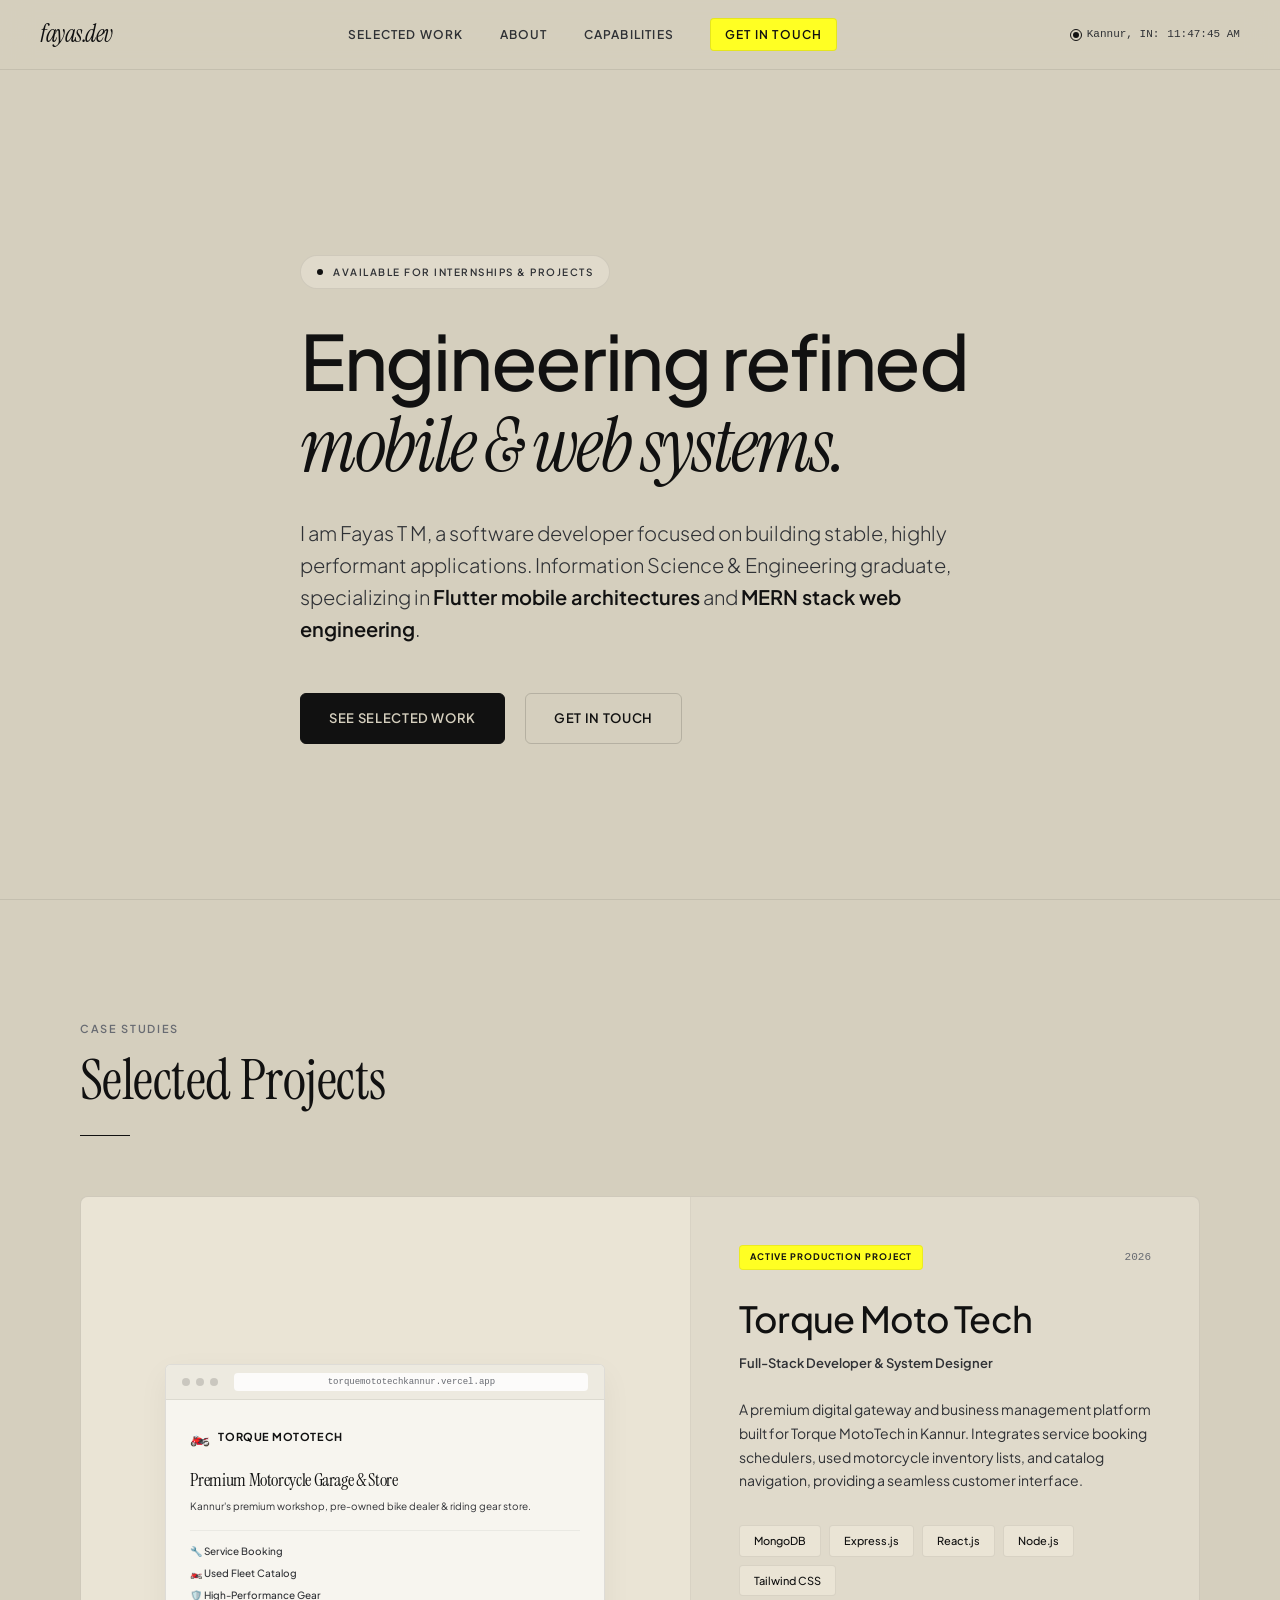
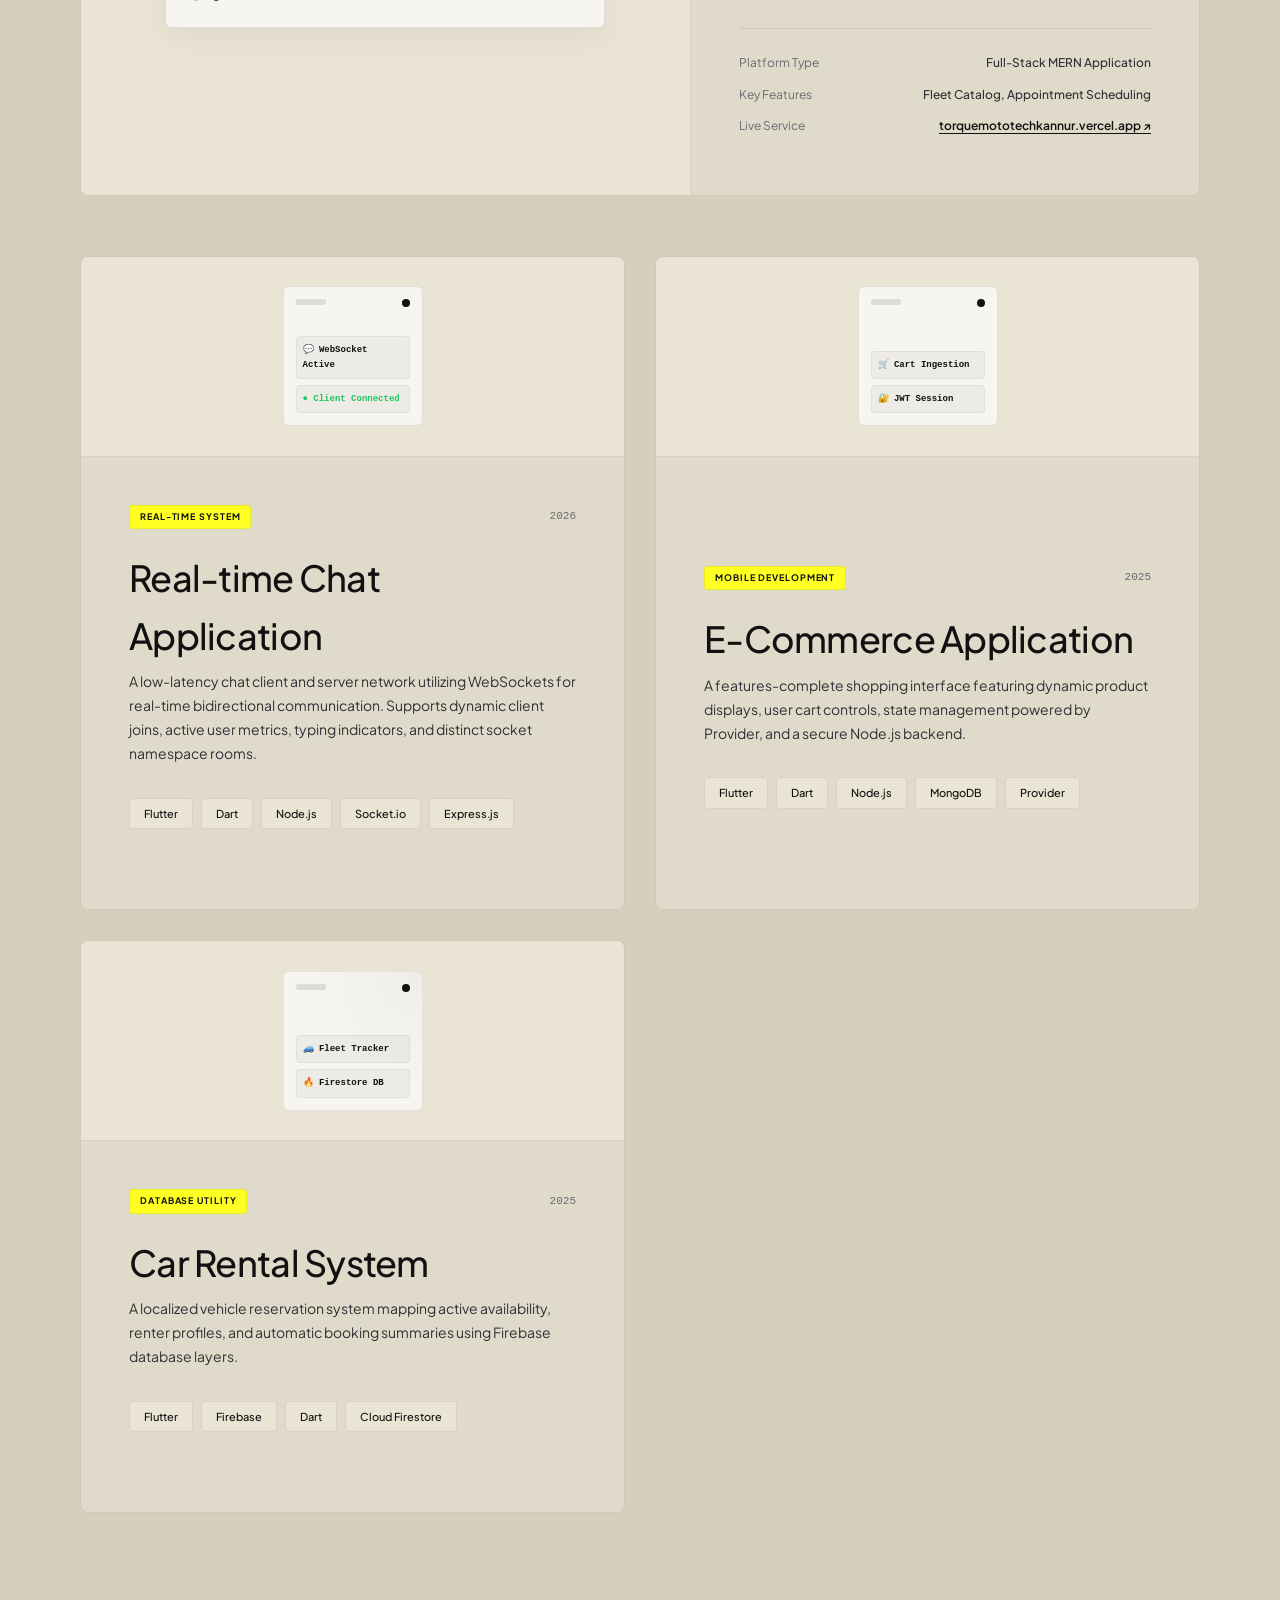
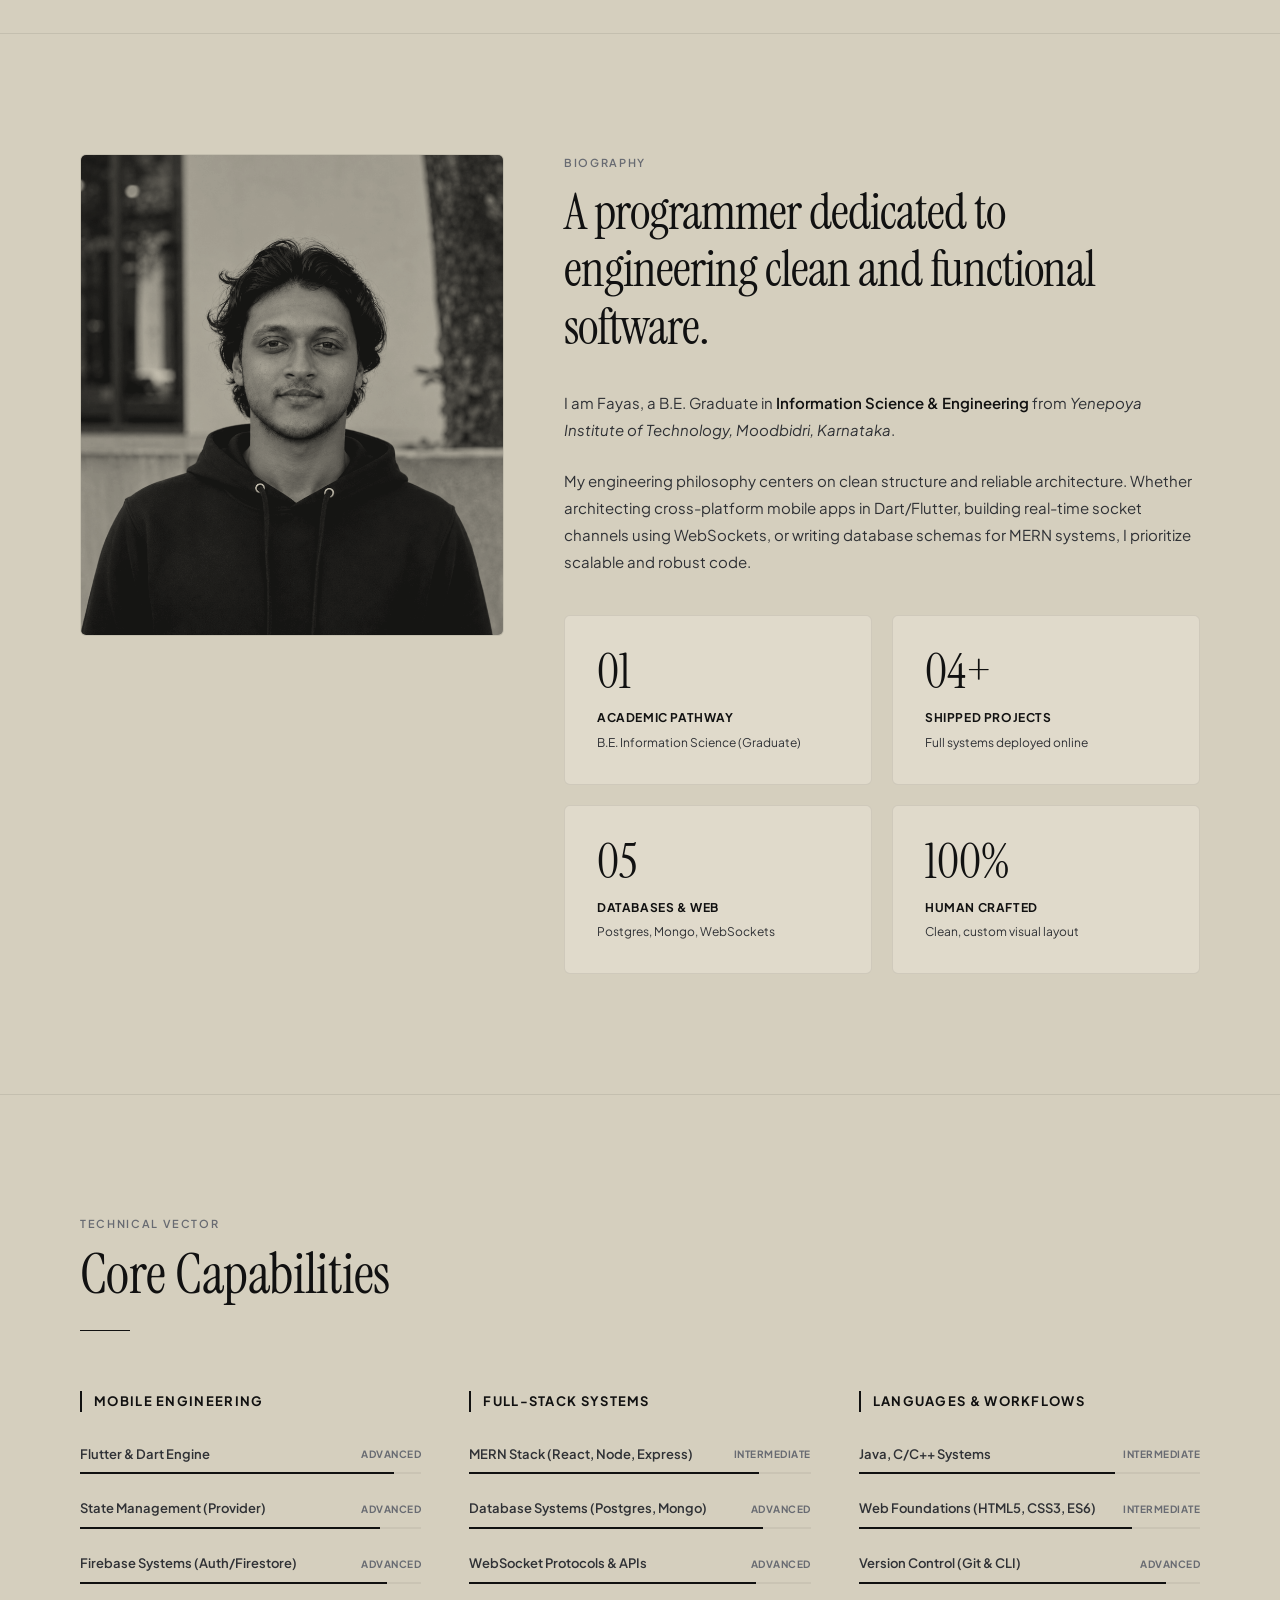
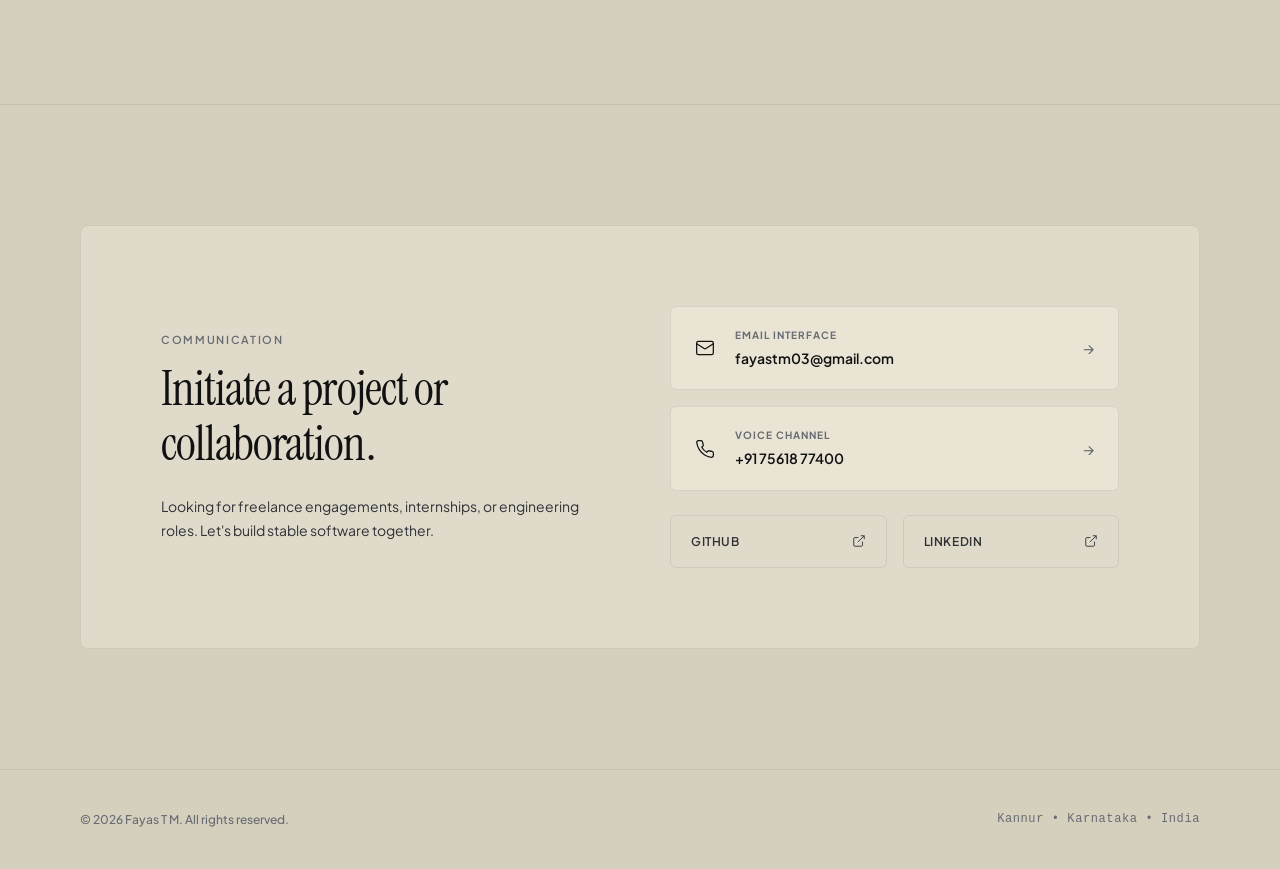
==== commit 5a5716f7: "Restore sand/charcoal theme with mockups and portrait layout, integrate new headshot, rename WebSock" ====
--- a/index.html
+++ b/index.html
@@ -3,8 +3,8 @@
 <head>
   <meta charset="UTF-8">
   <meta name="viewport" content="width=device-width, initial-scale=1.0">
-  <title>Fayas T M &mdash; Mobile Engineer & Full-Stack Developer</title>
-  <meta name="description" content="Portfolio of Fayas T M, a developer specializing in high-performance Flutter mobile apps, MERN stack web applications, and real-time WebSocket systems.">
+  <title>Fayas T M &mdash; Software Developer</title>
+  <meta name="description" content="Portfolio of Fayas T M, a software developer specializing in high-performance Flutter mobile apps, MERN stack web applications, and real-time WebSocket systems.">
   
   <!-- Premium Fonts -->
   <link rel="preconnect" href="https://fonts.googleapis.com">
@@ -46,7 +46,7 @@
         <span class="serif-title">mobile & web systems.</span>
       </h1>
       <p class="hero-description">
-        I am Fayas T M, a developer focused on building stable, highly performant applications. Information Science & Engineering graduate, specializing in <strong>Flutter mobile architectures</strong> and <strong>MERN stack web engineering</strong>.
+        I am Fayas T M, a software developer focused on building stable, highly performant applications. Information Science & Engineering graduate, specializing in <strong>Flutter mobile architectures</strong> and <strong>MERN stack web engineering</strong>.
       </p>
       <div class="hero-actions">
         <a href="#work" class="btn btn-primary">See Selected Work</a>
@@ -149,16 +149,16 @@
                 <span class="project-badge">REAL-TIME SYSTEM</span>
                 <span class="project-year">2026</span>
               </div>
-              <h3 class="project-title">WebSocket Chat Application</h3>
+              <h3 class="project-title">Real-time Chat Application</h3>
               <p class="project-desc">
-                A low-latency real-time chat platform using persistent WebSocket connections. Supports instant message broadcasting, connection logging, typing states, and customized lobby channels.
+                A low-latency chat client and server network utilizing WebSockets for real-time bidirectional communication. Supports dynamic client joins, active user metrics, typing indicators, and distinct socket namespace rooms.
               </p>
               <div class="project-tech-stack">
+                <span class="tech-tag">Flutter</span>
+                <span class="tech-tag">Dart</span>
                 <span class="tech-tag">Node.js</span>
                 <span class="tech-tag">Socket.io</span>
                 <span class="tech-tag">Express.js</span>
-                <span class="tech-tag">JavaScript (ES6)</span>
-                <span class="tech-tag">HTML5/CSS3</span>
               </div>
             </div>
           </article>
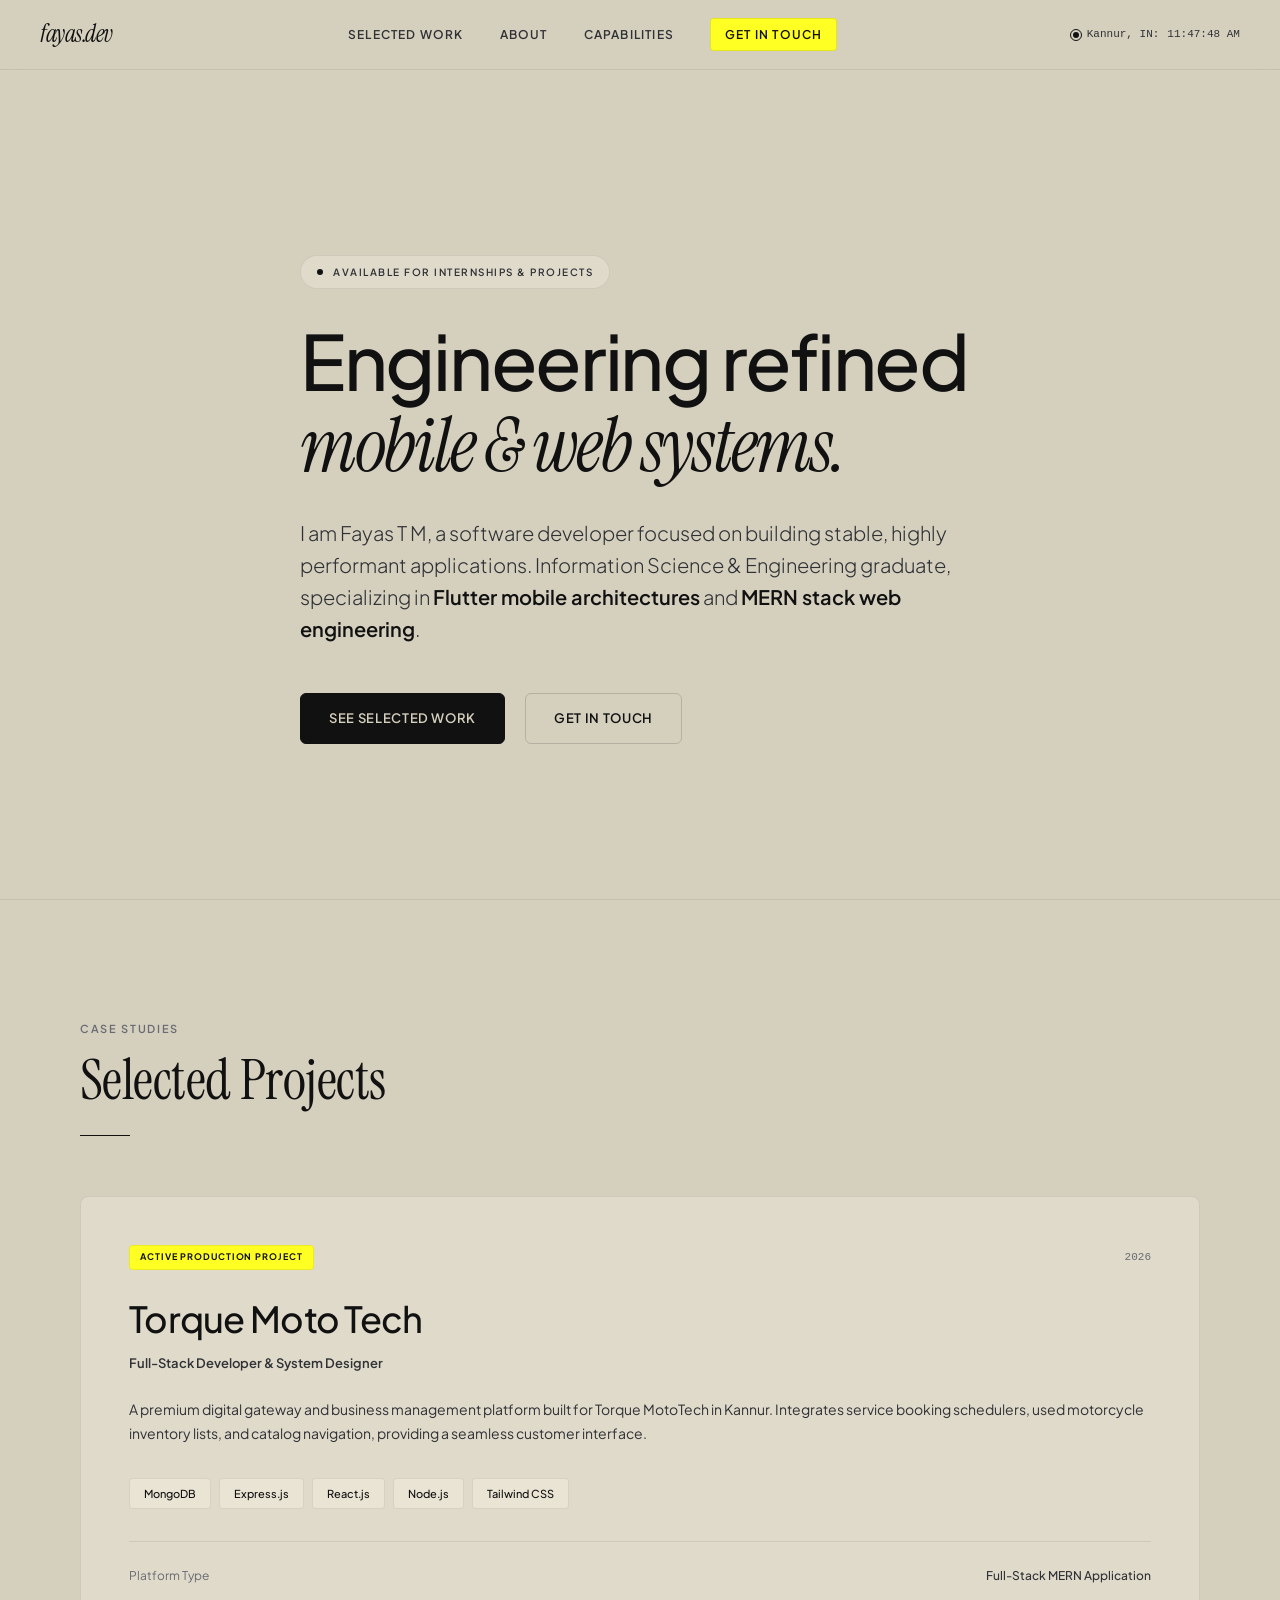
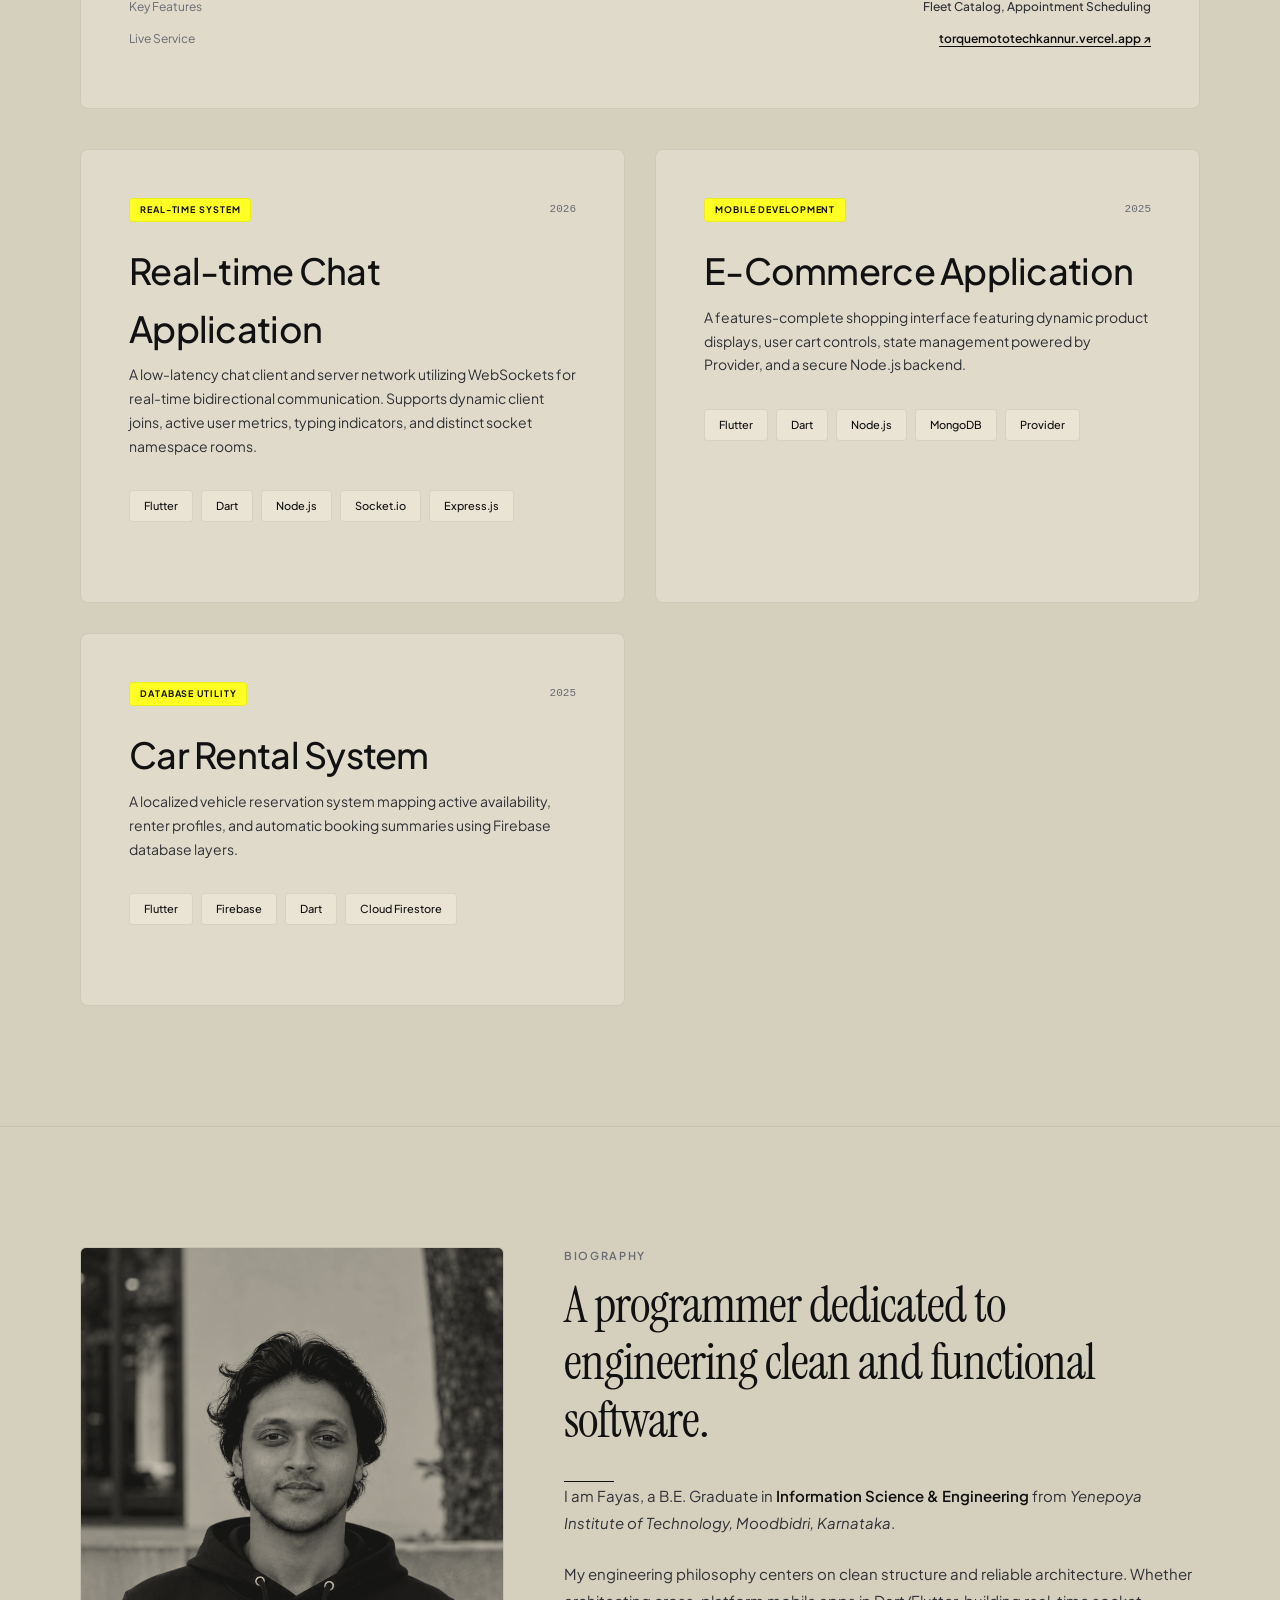
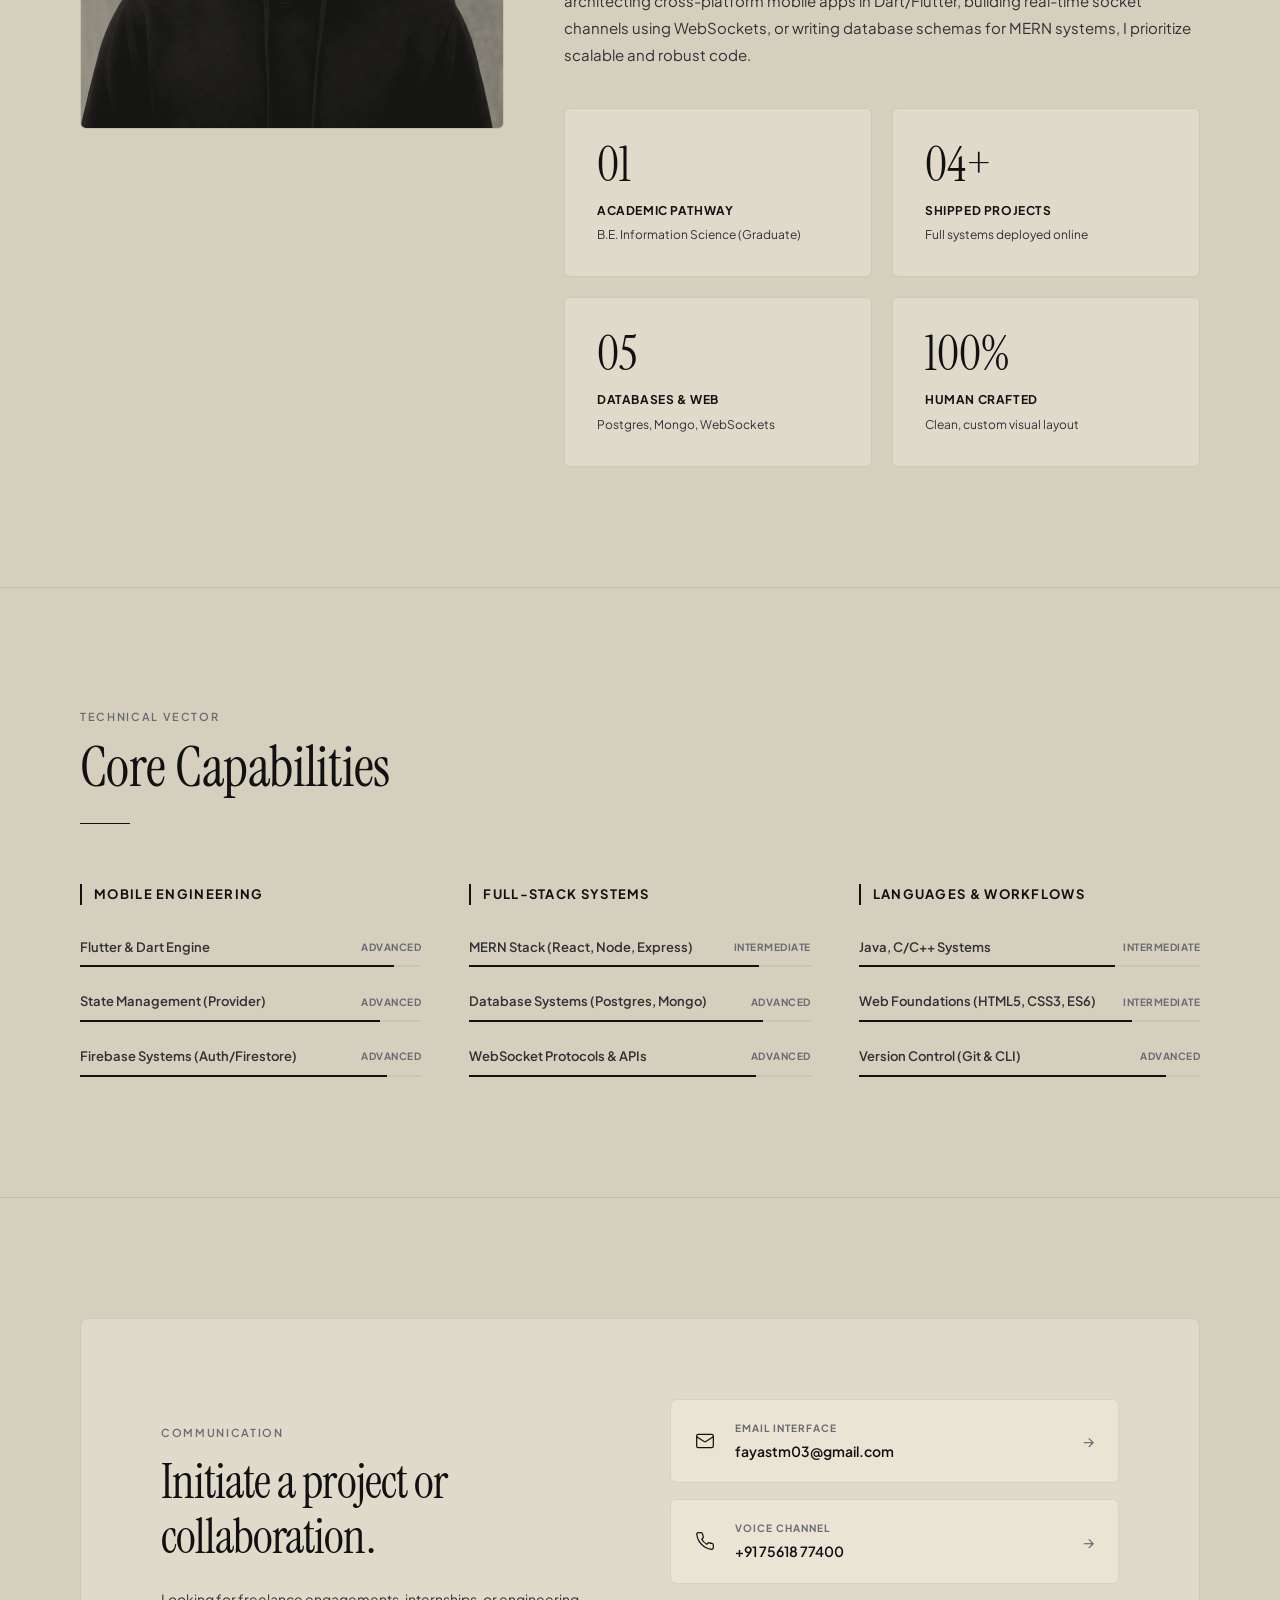
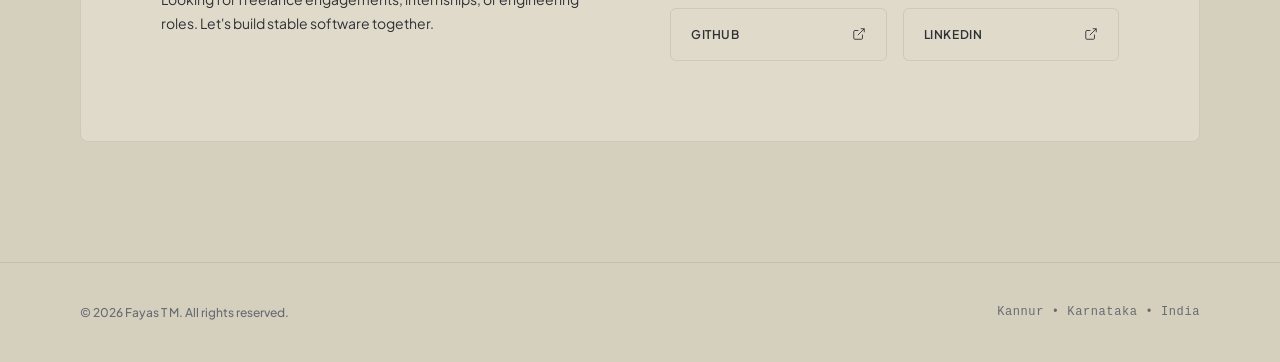
==== commit 65286885: "Remove project browser and mobile mockup visuals from cards, while retaining biography photo layout" ====
--- a/index.html
+++ b/index.html
@@ -67,32 +67,7 @@
       <div class="projects-list">
         
         <!-- Project 1: Torque Moto Tech (Featured MERN Stack Project) -->
-        <article class="project-item featured-project">
-          <div class="project-visual">
-            <div class="project-preview-card">
-              <div class="preview-browser-bar">
-                <span class="preview-browser-dot"></span>
-                <span class="preview-browser-dot"></span>
-                <span class="preview-browser-dot"></span>
-                <span class="preview-url-bar">torquemototechkannur.vercel.app</span>
-              </div>
-              <div class="preview-browser-content">
-                <div class="preview-brand-row">
-                  <span class="preview-brand-logo">🏍️</span>
-                  <span class="preview-brand-name">Torque MotoTech</span>
-                </div>
-                <div class="preview-hero-block">
-                  <h4>Premium Motorcycle Garage & Store</h4>
-                  <p>Kannur's premium workshop, pre-owned bike dealer & riding gear store.</p>
-                </div>
-                <div class="preview-features-grid">
-                  <div class="preview-feat-item">🔧 Service Booking</div>
-                  <div class="preview-feat-item">🏍️ Used Fleet Catalog</div>
-                  <div class="preview-feat-item">🛡️ High-Performance Gear</div>
-                </div>
-              </div>
-            </div>
-          </div>
+        <article class="project-item featured-project no-visuals">
           <div class="project-info">
             <div class="project-header">
               <span class="project-badge">ACTIVE PRODUCTION PROJECT</span>
@@ -133,17 +108,7 @@
         <div class="projects-grid">
           
           <!-- Project 2: Real-time Chat App (New) -->
-          <article class="project-item standard-project">
-            <div class="project-visual-mini">
-              <div class="mini-app-mockup">
-                <div class="mockup-bar"></div>
-                <div class="mockup-circle"></div>
-                <div class="mockup-content">
-                  <div class="mockup-item">💬 WebSocket Active</div>
-                  <div class="mockup-item" style="color: #22c55e;">● Client Connected</div>
-                </div>
-              </div>
-            </div>
+          <article class="project-item standard-project no-visuals">
             <div class="project-info">
               <div class="project-header">
                 <span class="project-badge">REAL-TIME SYSTEM</span>
@@ -164,17 +129,7 @@
           </article>
           
           <!-- Project 3: E-Commerce App -->
-          <article class="project-item standard-project">
-            <div class="project-visual-mini">
-              <div class="mini-app-mockup">
-                <div class="mockup-bar"></div>
-                <div class="mockup-circle"></div>
-                <div class="mockup-content">
-                  <div class="mockup-item">🛒 Cart Ingestion</div>
-                  <div class="mockup-item">🔐 JWT Session</div>
-                </div>
-              </div>
-            </div>
+          <article class="project-item standard-project no-visuals">
             <div class="project-info">
               <div class="project-header">
                 <span class="project-badge">MOBILE DEVELOPMENT</span>
@@ -195,17 +150,7 @@
           </article>
 
           <!-- Project 4: Car Rental -->
-          <article class="project-item standard-project">
-            <div class="project-visual-mini">
-              <div class="mini-app-mockup-alt">
-                <div class="mockup-bar"></div>
-                <div class="mockup-circle"></div>
-                <div class="mockup-content">
-                  <div class="mockup-item" style="color: #111111;">🚙 Fleet Tracker</div>
-                  <div class="mockup-item">🔥 Firestore DB</div>
-                </div>
-              </div>
-            </div>
+          <article class="project-item standard-project no-visuals">
             <div class="project-info">
               <div class="project-header">
                 <span class="project-badge">DATABASE UTILITY</span>
--- a/style.css
+++ b/style.css
@@ -363,138 +363,21 @@
 .projects-list {
   display: flex;
   flex-direction: column;
-  gap: 60px;
+  gap: 40px;
 }
 
 .project-item {
-  display: grid;
+  display: block; /* Pure layout blocks with no simulated mockup areas */
   background-color: var(--bg-secondary);
   border: 1px solid var(--border-color);
   border-radius: 8px;
-  overflow: hidden;
+  padding: 48px;
   transition: border-color var(--transition-smooth), transform var(--transition-smooth);
 }
 
 .project-item:hover {
   border-color: var(--border-hover);
   transform: translateY(-2px);
-}
-
-/* Featured Project Styling */
-.featured-project {
-  grid-template-columns: 1.2fr 1fr;
-}
-
-.featured-project .project-visual {
-  background-color: var(--bg-tertiary);
-  border-right: 1px solid var(--border-color);
-  min-height: 400px;
-  display: flex;
-  align-items: center;
-  justify-content: center;
-  padding: 40px;
-  position: relative;
-}
-
-/* NESH-Style Browser Mockup Visual Card */
-.project-preview-card {
-  width: 100%;
-  max-width: 440px;
-  background-color: #f7f5ef;
-  border: 1px solid rgba(0, 0, 0, 0.1);
-  border-radius: 6px;
-  box-shadow: 0 10px 30px rgba(0, 0, 0, 0.05);
-  overflow: hidden;
-  display: flex;
-  flex-direction: column;
-  font-family: var(--font-sans);
-}
-
-.preview-browser-bar {
-  background-color: #edeae0;
-  border-bottom: 1px solid rgba(0, 0, 0, 0.07);
-  padding: 8px 16px;
-  display: flex;
-  align-items: center;
-  gap: 6px;
-}
-
-.preview-browser-dot {
-  width: 8px;
-  height: 8px;
-  border-radius: 50%;
-  background-color: rgba(0, 0, 0, 0.15);
-}
-
-.preview-url-bar {
-  flex: 1;
-  background-color: #fcfbfa;
-  border-radius: 4px;
-  font-size: 9px;
-  font-family: monospace;
-  color: var(--text-muted);
-  text-align: center;
-  padding: 2px 0;
-  margin-left: 10px;
-}
-
-.preview-browser-content {
-  padding: 24px;
-  display: flex;
-  flex-direction: column;
-  gap: 16px;
-}
-
-.preview-brand-row {
-  display: flex;
-  align-items: center;
-  gap: 8px;
-}
-
-.preview-brand-logo {
-  font-size: 16px;
-}
-
-.preview-brand-name {
-  font-size: 11px;
-  font-weight: 700;
-  text-transform: uppercase;
-  letter-spacing: 0.05em;
-  color: var(--text-primary);
-}
-
-.preview-hero-block h4 {
-  font-family: var(--font-serif);
-  font-size: 18px;
-  margin-bottom: 4px;
-  color: var(--text-primary);
-}
-
-.preview-hero-block p {
-  font-size: 10px;
-  color: var(--text-secondary);
-}
-
-.preview-features-grid {
-  display: flex;
-  flex-direction: column;
-  gap: 6px;
-  border-top: 1px solid rgba(0, 0, 0, 0.05);
-  padding-top: 12px;
-}
-
-.preview-feat-item {
-  font-size: 10px;
-  font-weight: 500;
-  color: var(--text-secondary);
-}
-
-/* Project Info content */
-.project-info {
-  padding: 48px;
-  display: flex;
-  flex-direction: column;
-  justify-content: center;
 }
 
 .project-header {
@@ -523,7 +406,7 @@
 }
 
 .project-title {
-  font-size: clamp(28px, 4vw, 36px);
+  font-size: clamp(28px, 3.5vw, 36px);
   margin-bottom: 6px;
 }
 
@@ -594,90 +477,6 @@
   display: grid;
   grid-template-columns: 1fr 1fr;
   gap: 30px;
-}
-
-.standard-project {
-  grid-template-columns: 1fr;
-}
-
-.standard-project .project-visual-mini {
-  background-color: var(--bg-tertiary);
-  border-bottom: 1px solid var(--border-color);
-  height: 200px;
-  display: flex;
-  align-items: center;
-  justify-content: center;
-  position: relative;
-  overflow: hidden;
-}
-
-.mini-app-mockup {
-  width: 140px;
-  height: 140px;
-  background-color: #f7f5ef;
-  border: 1px solid var(--border-color);
-  border-radius: 6px;
-  padding: 12px;
-  display: flex;
-  flex-direction: column;
-  gap: 8px;
-  position: relative;
-}
-
-.mockup-bar {
-  height: 6px;
-  width: 30px;
-  background-color: rgba(0, 0, 0, 0.1);
-  border-radius: 2px;
-}
-
-.mockup-circle {
-  position: absolute;
-  top: 12px;
-  right: 12px;
-  width: 8px;
-  height: 8px;
-  border-radius: 50%;
-  background-color: var(--text-primary);
-}
-
-.mockup-content {
-  flex: 1;
-  display: flex;
-  flex-direction: column;
-  justify-content: flex-end;
-  gap: 6px;
-}
-
-.mockup-item {
-  font-size: 9px;
-  font-family: monospace;
-  color: var(--text-primary);
-  background-color: rgba(0, 0, 0, 0.04);
-  border: 1px solid rgba(0, 0, 0, 0.05);
-  border-radius: 4px;
-  padding: 6px;
-  font-weight: 600;
-}
-
-.mini-app-mockup-alt {
-  width: 140px;
-  height: 140px;
-  background-color: #f7f5ef;
-  border: 1px solid var(--border-color);
-  border-radius: 6px;
-  padding: 12px;
-  display: flex;
-  flex-direction: column;
-  gap: 8px;
-  position: relative;
-}
-
-.mini-app-mockup-alt::before {
-  content: '';
-  position: absolute;
-  inset: 0;
-  background: radial-gradient(circle at top right, rgba(0, 0, 0, 0.03) 0%, transparent 60%);
 }
 
 /* ──────────────────────────────────────────────────────────────────────────
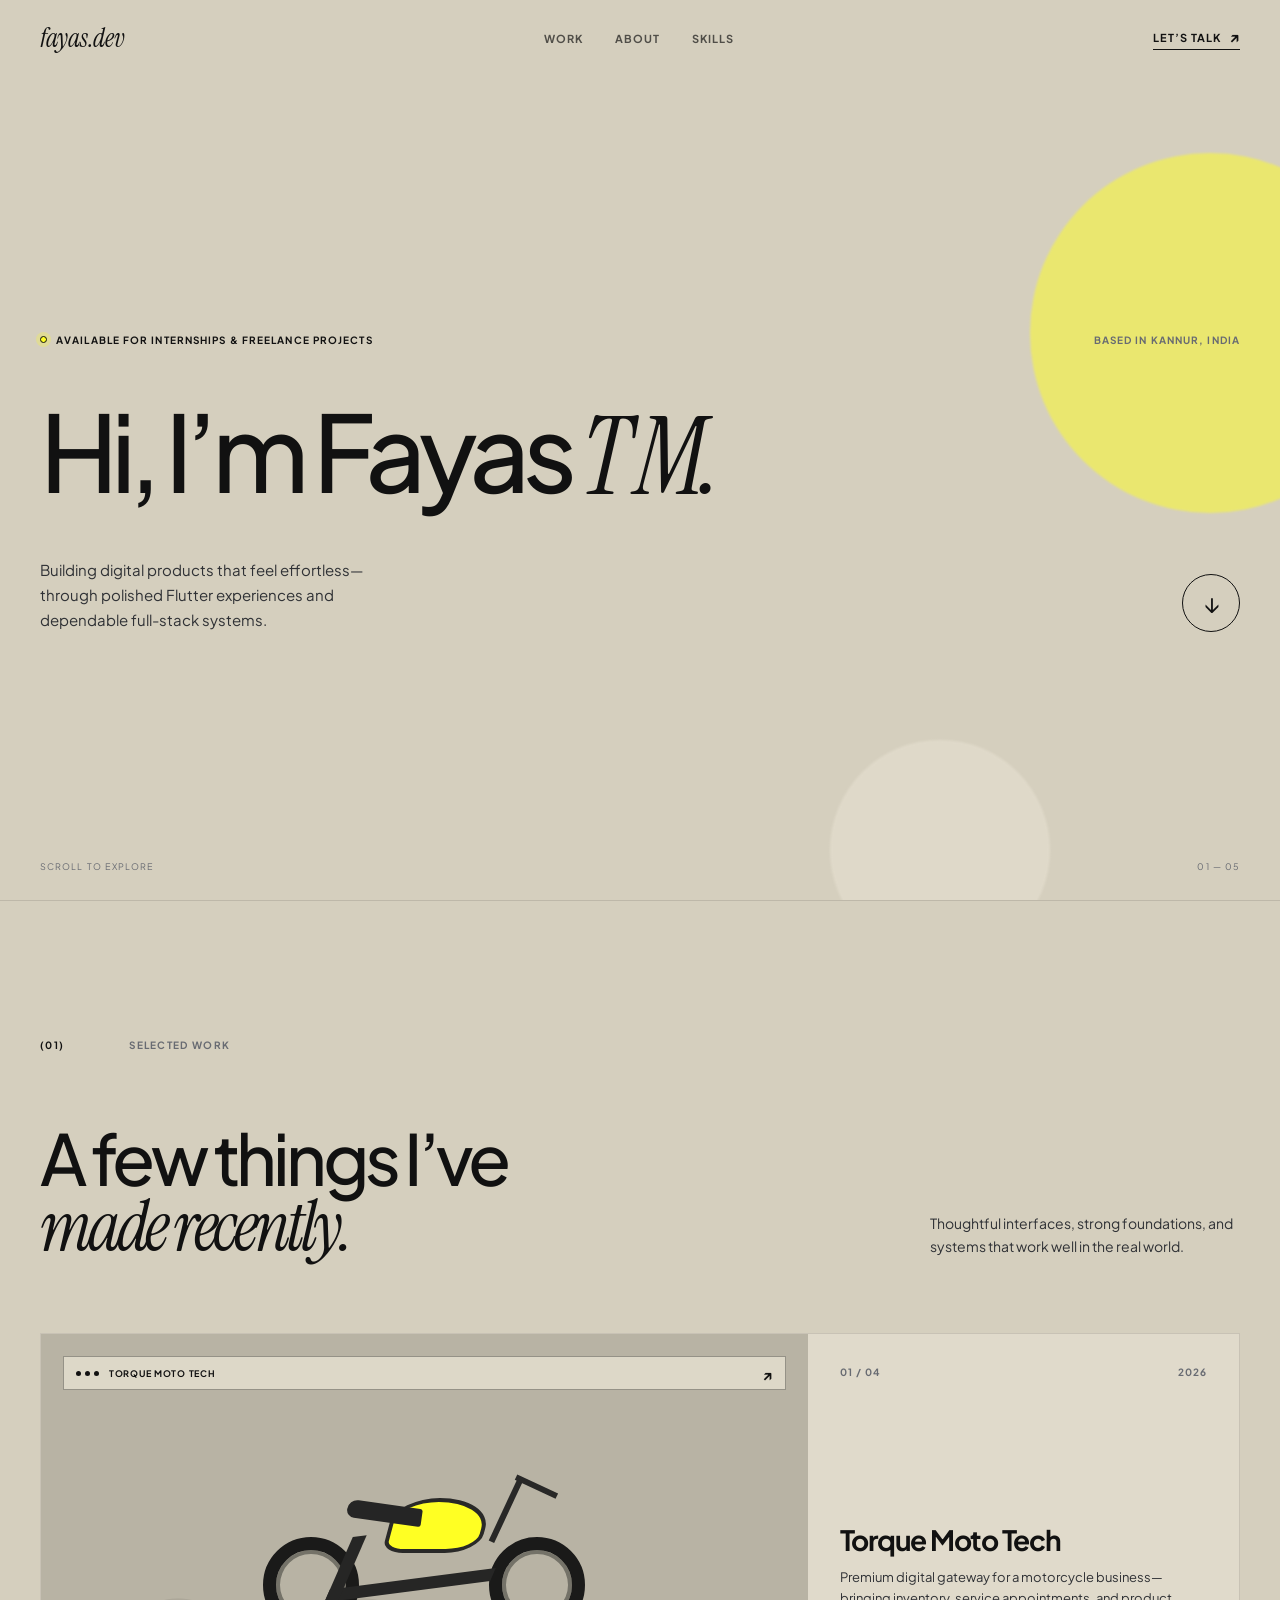
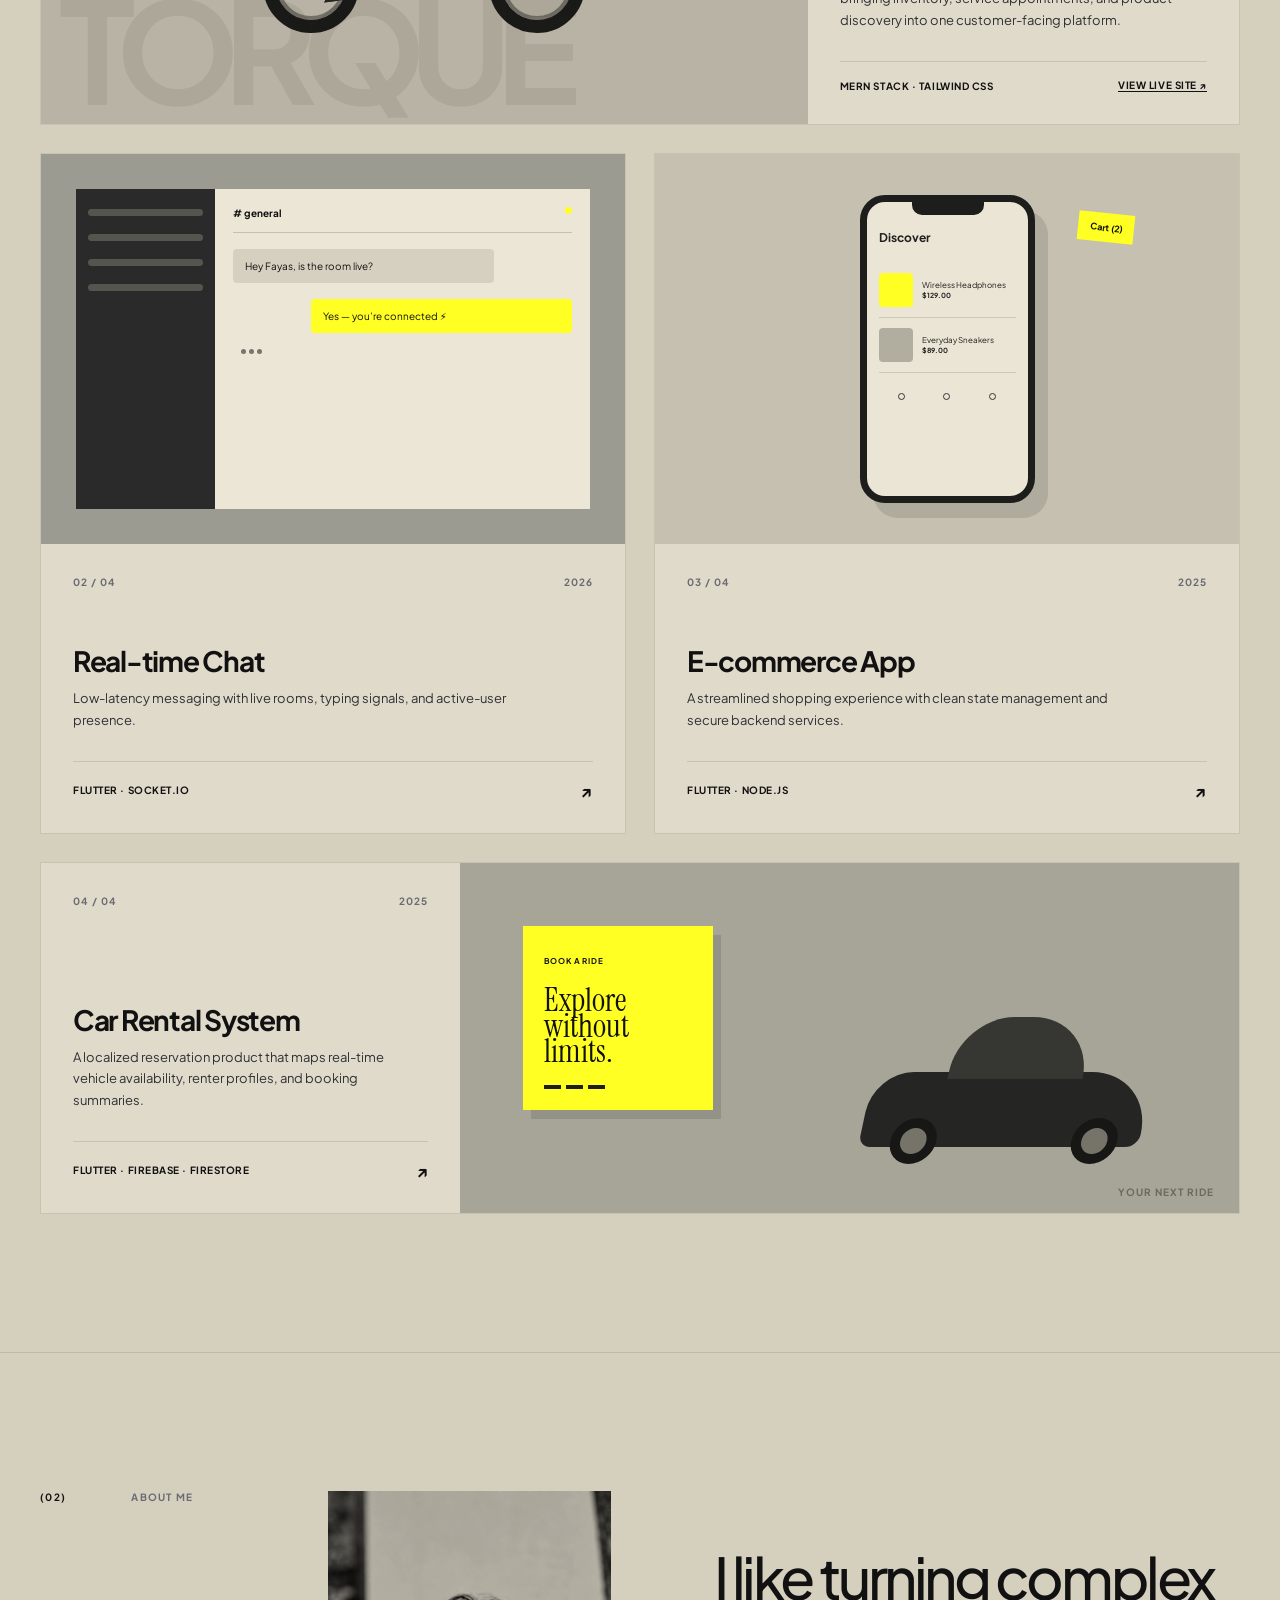
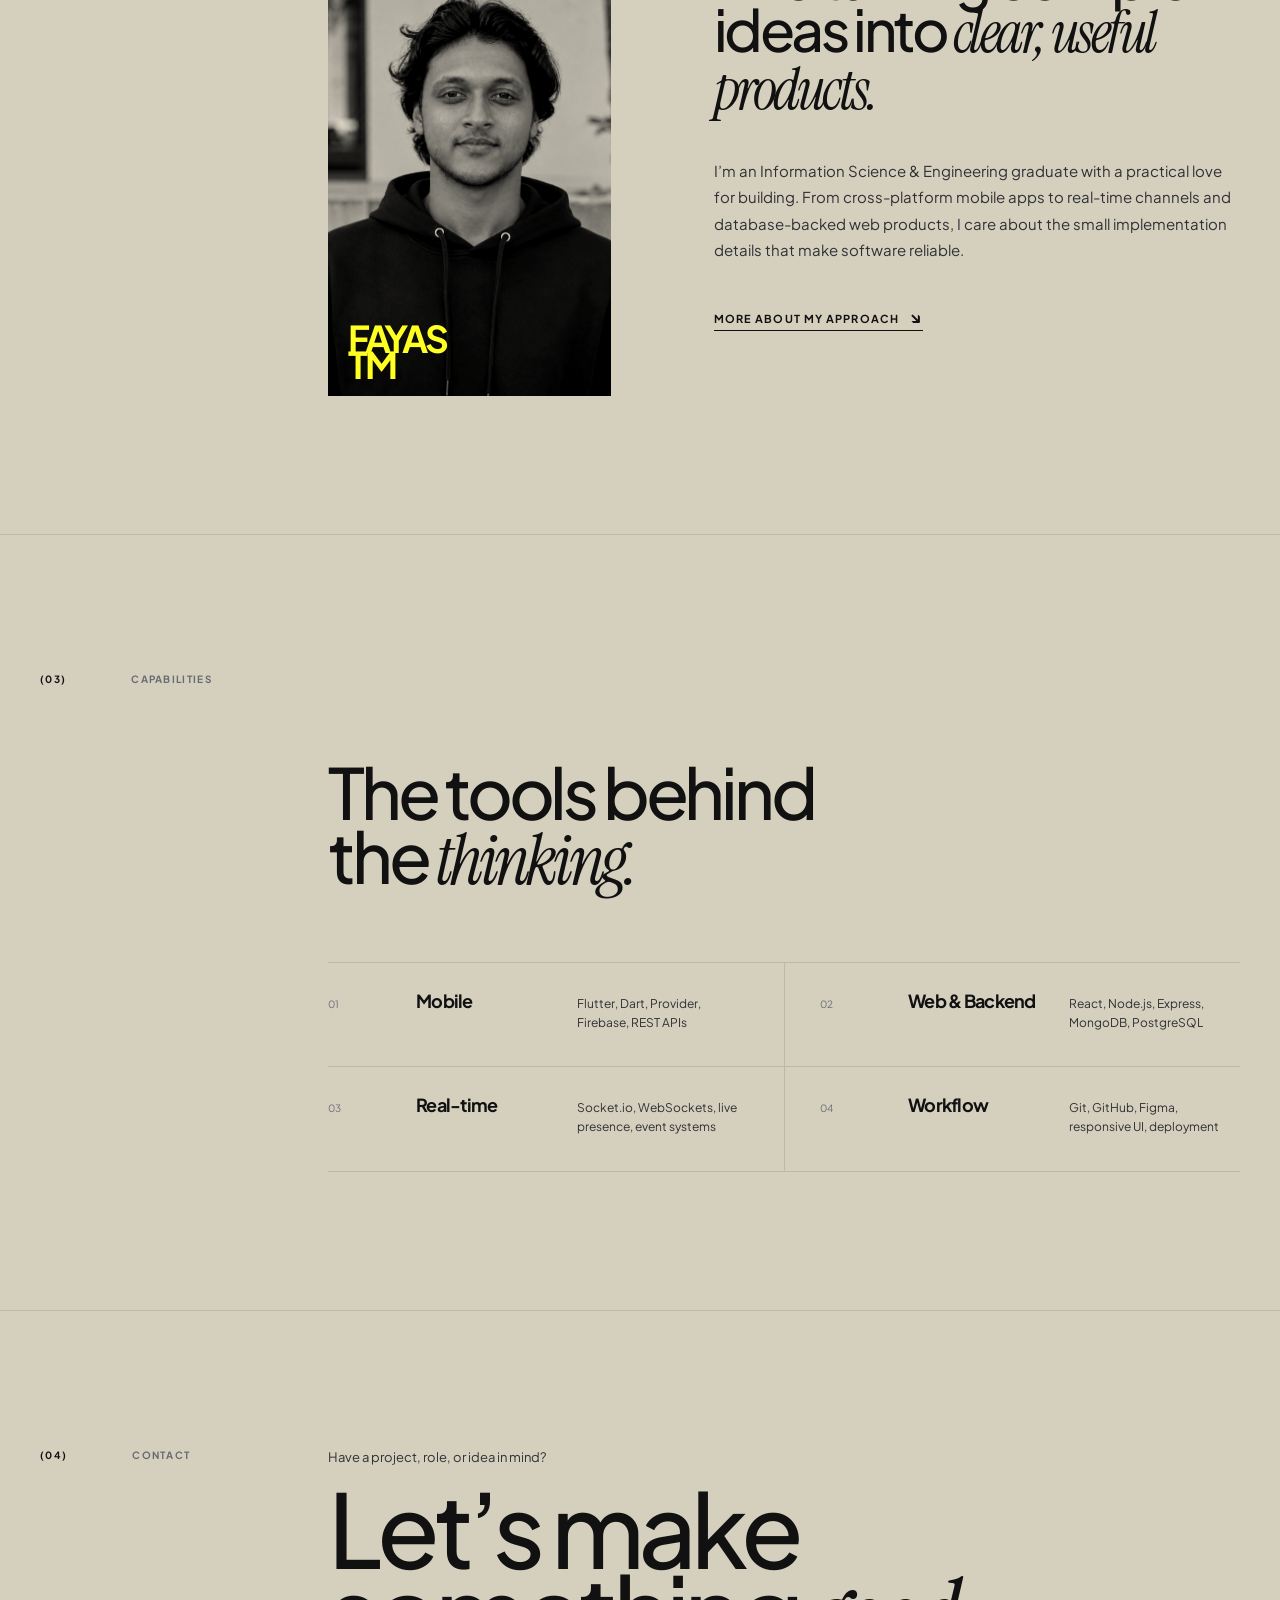
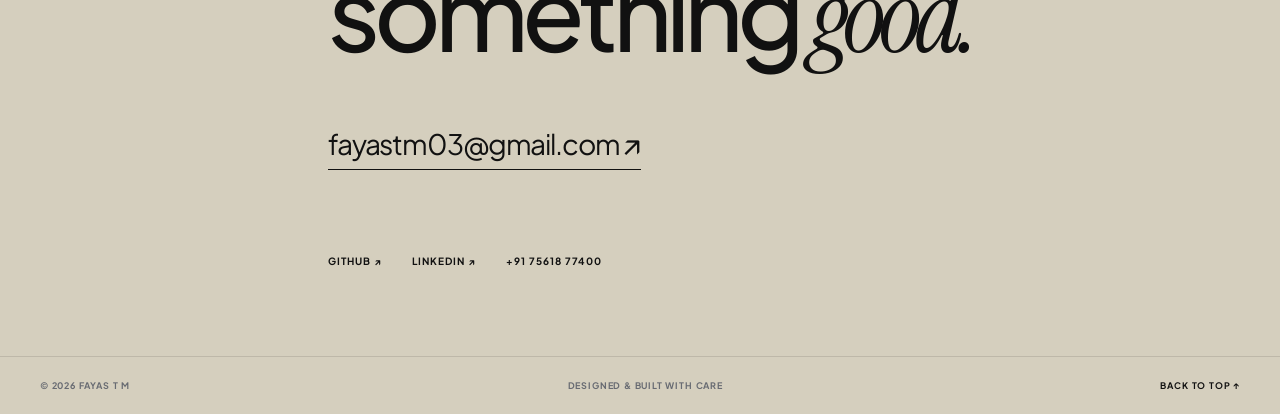
==== commit 5914463e: "feat(home) modified the landing page" ====
--- a/index.html
+++ b/index.html
@@ -3,378 +3,67 @@
 <head>
   <meta charset="UTF-8">
   <meta name="viewport" content="width=device-width, initial-scale=1.0">
-  <title>Fayas T M &mdash; Software Developer</title>
-  <meta name="description" content="Portfolio of Fayas T M, a software developer specializing in high-performance Flutter mobile apps, MERN stack web applications, and real-time WebSocket systems.">
-  
-  <!-- Premium Fonts -->
+  <title>Fayas T M — Software Developer</title>
+  <meta name="description" content="Portfolio of Fayas T M, a software developer building thoughtful mobile and full-stack products.">
   <link rel="preconnect" href="https://fonts.googleapis.com">
   <link rel="preconnect" href="https://fonts.gstatic.com" crossorigin>
   <link href="https://fonts.googleapis.com/css2?family=Instrument+Serif:ital@0;1&family=Plus+Jakarta+Sans:wght@300;400;500;600;700&display=swap" rel="stylesheet">
-  
-  <!-- Stylesheets -->
   <link rel="stylesheet" href="style.css">
 </head>
 <body>
-
-  <!-- Navigation -->
   <nav id="navbar">
     <div class="nav-container">
-      <a href="#" class="nav-logo">fayas.dev</a>
+      <a href="#hero" class="nav-logo">fayas.dev</a>
       <div class="nav-links">
-        <a href="#work">Selected Work</a>
-        <a href="#about">About</a>
-        <a href="#skills">Capabilities</a>
-        <a href="#contact" class="nav-cta">Get in Touch</a>
+        <a href="#work">Work</a><a href="#about">About</a><a href="#skills">Skills</a>
       </div>
-      <div class="nav-time" id="local-time-indicator">
-        <span class="pulse-indicator"></span>
-        <span class="time-label">Kannur, IN:</span>
-        <span id="current-time">00:00:00 AM</span>
-      </div>
+      <a href="#contact" class="nav-contact">Let’s talk <span>↗</span></a>
     </div>
   </nav>
 
-  <!-- Hero Section -->
-  <header id="hero">
-    <div class="hero-container">
-      <div class="hero-badge">
-        <span class="badge-dot"></span>
-        <span class="badge-text">Available for Internships & Projects</span>
-      </div>
-      <h1 class="hero-title">
-        Engineering refined <br>
-        <span class="serif-title">mobile & web systems.</span>
-      </h1>
-      <p class="hero-description">
-        I am Fayas T M, a software developer focused on building stable, highly performant applications. Information Science & Engineering graduate, specializing in <strong>Flutter mobile architectures</strong> and <strong>MERN stack web engineering</strong>.
-      </p>
-      <div class="hero-actions">
-        <a href="#work" class="btn btn-primary">See Selected Work</a>
-        <a href="#contact" class="btn btn-secondary">Get in Touch</a>
-      </div>
-    </div>
-  </header>
-
-  <!-- Selected Work -->
-  <section id="work">
-    <div class="container">
-      <div class="section-header">
-        <span class="section-subtitle">Case Studies</span>
-        <h2 class="section-title">Selected Projects</h2>
-        <div class="section-divider"></div>
-      </div>
-
-      <div class="projects-list">
-        
-        <!-- Project 1: Torque Moto Tech (Featured MERN Stack Project) -->
-        <article class="project-item featured-project no-visuals">
-          <div class="project-info">
-            <div class="project-header">
-              <span class="project-badge">ACTIVE PRODUCTION PROJECT</span>
-              <span class="project-year">2026</span>
-            </div>
-            <h3 class="project-title">Torque Moto Tech</h3>
-            <p class="project-role">Full-Stack Developer & System Designer</p>
-            <p class="project-desc">
-              A premium digital gateway and business management platform built for Torque MotoTech in Kannur. Integrates service booking schedulers, used motorcycle inventory lists, and catalog navigation, providing a seamless customer interface.
-            </p>
-            
-            <div class="project-tech-stack">
-              <span class="tech-tag">MongoDB</span>
-              <span class="tech-tag">Express.js</span>
-              <span class="tech-tag">React.js</span>
-              <span class="tech-tag">Node.js</span>
-              <span class="tech-tag">Tailwind CSS</span>
-            </div>
-            
-            <div class="project-spec-sheet">
-              <div class="spec-item">
-                <span class="spec-label">Platform Type</span>
-                <span class="spec-val">Full-Stack MERN Application</span>
-              </div>
-              <div class="spec-item">
-                <span class="spec-label">Key Features</span>
-                <span class="spec-val">Fleet Catalog, Appointment Scheduling</span>
-              </div>
-              <div class="spec-item">
-                <span class="spec-label">Live Service</span>
-                <span class="spec-val"><a href="https://torquemototechkannur.vercel.app/" target="_blank" class="spec-link">torquemototechkannur.vercel.app ↗</a></span>
-              </div>
-            </div>
-          </div>
-        </article>
-
-        <!-- Project Grid for other projects -->
-        <div class="projects-grid">
-          
-          <!-- Project 2: Real-time Chat App (New) -->
-          <article class="project-item standard-project no-visuals">
-            <div class="project-info">
-              <div class="project-header">
-                <span class="project-badge">REAL-TIME SYSTEM</span>
-                <span class="project-year">2026</span>
-              </div>
-              <h3 class="project-title">Real-time Chat Application</h3>
-              <p class="project-desc">
-                A low-latency chat client and server network utilizing WebSockets for real-time bidirectional communication. Supports dynamic client joins, active user metrics, typing indicators, and distinct socket namespace rooms.
-              </p>
-              <div class="project-tech-stack">
-                <span class="tech-tag">Flutter</span>
-                <span class="tech-tag">Dart</span>
-                <span class="tech-tag">Node.js</span>
-                <span class="tech-tag">Socket.io</span>
-                <span class="tech-tag">Express.js</span>
-              </div>
-            </div>
-          </article>
-          
-          <!-- Project 3: E-Commerce App -->
-          <article class="project-item standard-project no-visuals">
-            <div class="project-info">
-              <div class="project-header">
-                <span class="project-badge">MOBILE DEVELOPMENT</span>
-                <span class="project-year">2025</span>
-              </div>
-              <h3 class="project-title">E-Commerce Application</h3>
-              <p class="project-desc">
-                A features-complete shopping interface featuring dynamic product displays, user cart controls, state management powered by Provider, and a secure Node.js backend.
-              </p>
-              <div class="project-tech-stack">
-                <span class="tech-tag">Flutter</span>
-                <span class="tech-tag">Dart</span>
-                <span class="tech-tag">Node.js</span>
-                <span class="tech-tag">MongoDB</span>
-                <span class="tech-tag">Provider</span>
-              </div>
-            </div>
-          </article>
-
-          <!-- Project 4: Car Rental -->
-          <article class="project-item standard-project no-visuals">
-            <div class="project-info">
-              <div class="project-header">
-                <span class="project-badge">DATABASE UTILITY</span>
-                <span class="project-year">2025</span>
-              </div>
-              <h3 class="project-title">Car Rental System</h3>
-              <p class="project-desc">
-                A localized vehicle reservation system mapping active availability, renter profiles, and automatic booking summaries using Firebase database layers.
-              </p>
-              <div class="project-tech-stack">
-                <span class="tech-tag">Flutter</span>
-                <span class="tech-tag">Firebase</span>
-                <span class="tech-tag">Dart</span>
-                <span class="tech-tag">Cloud Firestore</span>
-              </div>
-            </div>
-          </article>
-
+  <main>
+    <header id="hero">
+      <div class="hero-orb orb-one"></div><div class="hero-orb orb-two"></div>
+      <div class="hero-container">
+        <div class="hero-topline reveal"><span class="availability-dot"></span><span>Available for internships & freelance projects</span><span class="hero-location">Based in Kannur, India</span></div>
+        <h1 class="hero-title reveal">Hi, I’m Fayas <em>T M.</em></h1>
+        <div class="hero-bottom reveal">
+          <p>Building digital products that feel effortless—through polished Flutter experiences and dependable full-stack systems.</p>
+          <a href="#work" class="circle-link" aria-label="See selected work"><span>↓</span></a>
         </div>
       </div>
-    </div>
-  </section>
+      <div class="hero-index" aria-hidden="true"><span>Scroll to explore</span><span>01 — 05</span></div>
+    </header>
 
-  <!-- About Section -->
-  <section id="about">
-    <div class="container">
-      <div class="about-grid">
-        <div class="about-image-column">
-          <div class="about-photo-wrapper">
-            <img src="fayas.jpg" alt="Fayas T M" class="about-photo">
+    <section id="work">
+      <div class="container">
+        <div class="section-kicker reveal"><span>(01)</span><span>Selected work</span></div>
+        <div class="work-intro reveal"><h2>A few things I’ve<br><em>made recently.</em></h2><p>Thoughtful interfaces, strong foundations, and systems that work well in the real world.</p></div>
+        <div class="projects-list">
+          <article class="project-card project-card-featured reveal">
+            <a class="project-visual torque-visual" href="https://torquemototechkannur.vercel.app/" target="_blank" rel="noreferrer" aria-label="Visit Torque Moto Tech">
+              <div class="visual-browser"><div class="browser-dots"><i></i><i></i><i></i></div><span>Torque Moto Tech</span><b>↗</b></div>
+              <div class="motorcycle"><div class="bike-wheel wheel-left"></div><div class="bike-wheel wheel-right"></div><div class="bike-frame"></div><div class="bike-tank"></div><div class="bike-seat"></div><div class="bike-handle"></div></div>
+              <span class="visual-word">TORQUE</span>
+            </a>
+            <div class="project-copy"><div class="project-meta"><span>01 / 04</span><span>2026</span></div><h3>Torque Moto Tech</h3><p>Premium digital gateway for a motorcycle business—bringing inventory, service appointments, and product discovery into one customer-facing platform.</p><div class="project-footer"><span>MERN stack · Tailwind CSS</span><a href="https://torquemototechkannur.vercel.app/" target="_blank" rel="noreferrer">View live site <span>↗</span></a></div></div>
+          </article>
+          <div class="project-pair">
+            <article class="project-card reveal"><div class="project-visual chat-visual"><div class="chat-sidebar"><span></span><span></span><span></span><span></span></div><div class="chat-window"><div class="chat-head"># general <i></i></div><div class="message incoming">Hey Fayas, is the room live?</div><div class="message outgoing">Yes — you’re connected ⚡</div><div class="typing"><b></b><b></b><b></b></div></div></div><div class="project-copy"><div class="project-meta"><span>02 / 04</span><span>2026</span></div><h3>Real-time Chat</h3><p>Low-latency messaging with live rooms, typing signals, and active-user presence.</p><div class="project-footer"><span>Flutter · Socket.io</span><span class="project-arrow">↗</span></div></div></article>
+            <article class="project-card reveal"><div class="project-visual store-visual"><div class="phone"><div class="phone-notch"></div><div class="phone-title">Discover</div><div class="product-row"><i></i><span>Wireless Headphones<br><b>$129.00</b></span></div><div class="product-row"><i></i><span>Everyday Sneakers<br><b>$89.00</b></span></div><div class="phone-nav"><b></b><b></b><b></b></div></div><span class="float-tag">Cart (2)</span></div><div class="project-copy"><div class="project-meta"><span>03 / 04</span><span>2025</span></div><h3>E-commerce App</h3><p>A streamlined shopping experience with clean state management and secure backend services.</p><div class="project-footer"><span>Flutter · Node.js</span><span class="project-arrow">↗</span></div></div></article>
           </div>
-        </div>
-        
-        <div class="about-intro">
-          <span class="section-subtitle">Biography</span>
-          <h2 class="about-title">A programmer dedicated to engineering clean and functional software.</h2>
-          <div class="section-divider"></div>
-          <p class="about-para">
-            I am Fayas, a B.E. Graduate in <strong>Information Science & Engineering</strong> from <em>Yenepoya Institute of Technology, Moodbidri, Karnataka</em>.
-          </p>
-          <p class="about-para">
-            My engineering philosophy centers on clean structure and reliable architecture. Whether architecting cross-platform mobile apps in Dart/Flutter, building real-time socket channels using WebSockets, or writing database schemas for MERN systems, I prioritize scalable and robust code.
-          </p>
-          
-          <div class="about-stats">
-            <div class="stat-card">
-              <span class="stat-num">01</span>
-              <h4 class="stat-title">Academic Pathway</h4>
-              <p class="stat-text">B.E. Information Science (Graduate)</p>
-            </div>
-            <div class="stat-card">
-              <span class="stat-num">04+</span>
-              <h4 class="stat-title">Shipped Projects</h4>
-              <p class="stat-text">Full systems deployed online</p>
-            </div>
-            <div class="stat-card">
-              <span class="stat-num">05</span>
-              <h4 class="stat-title">Databases & Web</h4>
-              <p class="stat-text">Postgres, Mongo, WebSockets</p>
-            </div>
-            <div class="stat-card">
-              <span class="stat-num">100%</span>
-              <h4 class="stat-title">Human Crafted</h4>
-              <p class="stat-text">Clean, custom visual layout</p>
-            </div>
-          </div>
+          <article class="project-card project-card-wide reveal"><div class="project-copy"><div class="project-meta"><span>04 / 04</span><span>2025</span></div><h3>Car Rental System</h3><p>A localized reservation product that maps real-time vehicle availability, renter profiles, and booking summaries.</p><div class="project-footer"><span>Flutter · Firebase · Firestore</span><span class="project-arrow">↗</span></div></div><div class="project-visual rental-visual"><div class="rental-card"><span>BOOK A RIDE</span><strong>Explore<br>without limits.</strong><div><i></i><i></i><i></i></div></div><div class="car"><b></b><b></b></div><span class="rental-caption">YOUR NEXT RIDE</span></div></article>
         </div>
       </div>
-    </div>
-  </section>
+    </section>
 
-  <!-- Capabilities & Skills -->
-  <section id="skills">
-    <div class="container">
-      <div class="section-header">
-        <span class="section-subtitle">Technical Vector</span>
-        <h2 class="section-title">Core Capabilities</h2>
-        <div class="section-divider"></div>
-      </div>
+    <section id="about"><div class="container about-layout"><div class="section-kicker reveal"><span>(02)</span><span>About me</span></div><div class="about-content"><div class="portrait reveal"><img src="fayas.jpg" alt="Fayas T M"><span>FAYAS<br>TM</span></div><div class="about-copy reveal"><h2>I like turning complex ideas into <em>clear, useful products.</em></h2><p>I’m an Information Science & Engineering graduate with a practical love for building. From cross-platform mobile apps to real-time channels and database-backed web products, I care about the small implementation details that make software reliable.</p><a class="text-link" href="#contact">More about my approach <span>↘</span></a></div></div></div></section>
 
-      <div class="skills-grid">
-        <div class="skills-column">
-          <h3 class="skills-col-title">Mobile Engineering</h3>
-          <ul class="skills-list-items">
-            <li>
-              <div class="skill-name-row">
-                <span class="skill-item-name">Flutter & Dart Engine</span>
-                <span class="skill-item-level">Advanced</span>
-              </div>
-              <div class="skill-bar"><span class="skill-bar-fill" style="width: 92%;"></span></div>
-            </li>
-            <li>
-              <div class="skill-name-row">
-                <span class="skill-item-name">State Management (Provider)</span>
-                <span class="skill-item-level">Advanced</span>
-              </div>
-              <div class="skill-bar"><span class="skill-bar-fill" style="width: 88%;"></span></div>
-            </li>
-            <li>
-              <div class="skill-name-row">
-                <span class="skill-item-name">Firebase Systems (Auth/Firestore)</span>
-                <span class="skill-item-level">Advanced</span>
-              </div>
-              <div class="skill-bar"><span class="skill-bar-fill" style="width: 90%;"></span></div>
-            </li>
-          </ul>
-        </div>
+    <section id="skills"><div class="container"><div class="section-kicker reveal"><span>(03)</span><span>Capabilities</span></div><div class="skills-heading reveal"><h2>The tools behind<br>the <em>thinking.</em></h2></div><div class="skills-grid"><div class="skill-group reveal"><span>01</span><h3>Mobile</h3><p>Flutter, Dart, Provider, Firebase, REST APIs</p></div><div class="skill-group reveal"><span>02</span><h3>Web & Backend</h3><p>React, Node.js, Express, MongoDB, PostgreSQL</p></div><div class="skill-group reveal"><span>03</span><h3>Real-time</h3><p>Socket.io, WebSockets, live presence, event systems</p></div><div class="skill-group reveal"><span>04</span><h3>Workflow</h3><p>Git, GitHub, Figma, responsive UI, deployment</p></div></div></div></section>
 
-        <div class="skills-column">
-          <h3 class="skills-col-title">Full-Stack Systems</h3>
-          <ul class="skills-list-items">
-            <li>
-              <div class="skill-name-row">
-                <span class="skill-item-name">MERN Stack (React, Node, Express)</span>
-                <span class="skill-item-level">Intermediate</span>
-              </div>
-              <div class="skill-bar"><span class="skill-bar-fill" style="width: 85%;"></span></div>
-            </li>
-            <li>
-              <div class="skill-name-row">
-                <span class="skill-item-name">Database Systems (Postgres, Mongo)</span>
-                <span class="skill-item-level">Advanced</span>
-              </div>
-              <div class="skill-bar"><span class="skill-bar-fill" style="width: 86%;"></span></div>
-            </li>
-            <li>
-              <div class="skill-name-row">
-                <span class="skill-item-name">WebSocket Protocols & APIs</span>
-                <span class="skill-item-level">Advanced</span>
-              </div>
-              <div class="skill-bar"><span class="skill-bar-fill" style="width: 84%;"></span></div>
-            </li>
-          </ul>
-        </div>
-
-        <div class="skills-column">
-          <h3 class="skills-col-title">Languages & Workflows</h3>
-          <ul class="skills-list-items">
-            <li>
-              <div class="skill-name-row">
-                <span class="skill-item-name">Java, C/C++ Systems</span>
-                <span class="skill-item-level">Intermediate</span>
-              </div>
-              <div class="skill-bar"><span class="skill-bar-fill" style="width: 75%;"></span></div>
-            </li>
-            <li>
-              <div class="skill-name-row">
-                <span class="skill-item-name">Web Foundations (HTML5, CSS3, ES6)</span>
-                <span class="skill-item-level">Intermediate</span>
-              </div>
-              <div class="skill-bar"><span class="skill-bar-fill" style="width: 80%;"></span></div>
-            </li>
-            <li>
-              <div class="skill-name-row">
-                <span class="skill-item-name">Version Control (Git & CLI)</span>
-                <span class="skill-item-level">Advanced</span>
-              </div>
-              <div class="skill-bar"><span class="skill-bar-fill" style="width: 90%;"></span></div>
-            </li>
-          </ul>
-        </div>
-      </div>
-    </div>
-  </section>
-
-  <!-- Contact Section -->
-  <section id="contact">
-    <div class="container">
-      <div class="contact-board">
-        <div class="contact-header">
-          <span class="section-subtitle">Communication</span>
-          <h2 class="contact-headline">Initiate a project or collaboration.</h2>
-          <p class="contact-sub">
-            Looking for freelance engagements, internships, or engineering roles. Let's build stable software together.
-          </p>
-        </div>
-        
-        <div class="contact-channels">
-          <a href="mailto:fayastm03@gmail.com" class="channel-card">
-            <div class="channel-icon">
-              <svg xmlns="http://www.w3.org/2000/svg" viewBox="0 0 24 24" width="20" height="20" fill="none" stroke="currentColor" stroke-width="1.5" stroke-linecap="round" stroke-linejoin="round"><rect x="2" y="4" width="20" height="16" rx="2"></rect><path d="m22 7-8.97 5.7a1.94 1.94 0 0 1-2.06 0L2 7"></path></svg>
-            </div>
-            <div class="channel-text">
-              <span class="channel-label">Email Interface</span>
-              <span class="channel-val">fayastm03@gmail.com</span>
-            </div>
-            <span class="channel-arrow">→</span>
-          </a>
-          
-          <a href="tel:+917561877400" class="channel-card">
-            <div class="channel-icon">
-              <svg xmlns="http://www.w3.org/2000/svg" viewBox="0 0 24 24" width="20" height="20" fill="none" stroke="currentColor" stroke-width="1.5" stroke-linecap="round" stroke-linejoin="round"><path d="M22 16.92v3a2 2 0 0 1-2.18 2 19.79 19.79 0 0 1-8.63-3.07 19.5 19.5 0 0 1-6-6 19.79 19.79 0 0 1-3.07-8.67A2 2 0 0 1 4.11 2h3a2 2 0 0 1 2 1.72 12.84 12.84 0 0 0 .7 2.81 2 2 0 0 1-.45 2.11L8.09 9.91a16 16 0 0 0 6 6l1.27-1.27a2 2 0 0 1 2.11-.45 12.84 12.84 0 0 0 2.81.7A2 2 0 0 1 22 16.92z"></path></svg>
-            </div>
-            <div class="channel-text">
-              <span class="channel-label">Voice Channel</span>
-              <span class="channel-val">+91 75618 77400</span>
-            </div>
-            <span class="channel-arrow">→</span>
-          </a>
-
-          <div class="social-links-grid">
-            <a href="https://github.com/fayastm03" target="_blank" class="social-link-item">
-              <span>GitHub</span>
-              <svg xmlns="http://www.w3.org/2000/svg" viewBox="0 0 24 24" width="14" height="14" fill="none" stroke="currentColor" stroke-width="1.5"><path d="M18 13v6a2 2 0 0 1-2 2H5a2 2 0 0 1-2-2V8a2 2 0 0 1 2-2h6M15 3h6v6M10 14 21 3"/></svg>
-            </a>
-            <a href="https://in.linkedin.com/in/fayas-t-m-098467322/" target="_blank" class="social-link-item">
-              <span>LinkedIn</span>
-              <svg xmlns="http://www.w3.org/2000/svg" viewBox="0 0 24 24" width="14" height="14" fill="none" stroke="currentColor" stroke-width="1.5"><path d="M18 13v6a2 2 0 0 1-2 2H5a2 2 0 0 1-2-2V8a2 2 0 0 1 2-2h6M15 3h6v6M10 14 21 3"/></svg>
-            </a>
-          </div>
-        </div>
-      </div>
-    </div>
-  </section>
-
-  <!-- Footer -->
-  <footer id="footer">
-    <div class="container footer-container">
-      <p class="footer-copy">&copy; 2026 Fayas T M. All rights reserved.</p>
-      <p class="footer-location">Kannur &bull; Karnataka &bull; India</p>
-    </div>
-  </footer>
-
-  <!-- Scripts -->
+    <section id="contact"><div class="container contact-layout"><div class="section-kicker reveal"><span>(04)</span><span>Contact</span></div><div class="contact-content reveal"><p class="contact-pretitle">Have a project, role, or idea in mind?</p><h2>Let’s make<br>something <em>good.</em></h2><a class="email-link" href="mailto:fayastm03@gmail.com">fayastm03@gmail.com <span>↗</span></a><div class="contact-bottom"><a href="https://github.com/fayastm03" target="_blank" rel="noreferrer">GitHub ↗</a><a href="https://in.linkedin.com/in/fayas-t-m-098467322/" target="_blank" rel="noreferrer">LinkedIn ↗</a><a href="tel:+917561877400">+91 75618 77400</a></div></div></div></section>
+  </main>
+  <footer><span>© 2026 Fayas T M</span><span>Designed & built with care</span><a href="#hero">Back to top ↑</a></footer>
   <script src="main.js"></script>
 </body>
 </html>
--- a/style.css
+++ b/style.css
@@ -1,840 +1,9 @@
-/* ==========================================================================
-   Fayas T M Portfolio - NESH-Inspired Design System (Warm Sand & Charcoal)
-   ========================================================================== */
-
-:root {
-  /* Color Tokens */
-  --bg-primary: #d5cfbe;         /* Warm Sand base */
-  --bg-secondary: #e0dacb;       /* Elevated canvas card */
-  --bg-tertiary: #eae4d5;        /* Soft sand/visual background */
-  --text-primary: #111111;       /* Deep charcoal text */
-  --text-secondary: #2f3135;     /* Medium dark charcoal */
-  --text-muted: #686b72;         /* Muted label gray */
-  --accent: #ffff23;             /* Heynesh vibrant neon yellow */
-  --accent-muted: #c9c8ba;       /* Secondary neutral gray */
-  --border-color: rgba(0, 0, 0, 0.08);
-  --border-hover: rgba(0, 0, 0, 0.18);
-  
-  /* Fonts */
-  --font-serif: 'Instrument Serif', Georgia, serif;
-  --font-sans: 'Plus Jakarta Sans', system-ui, -apple-system, sans-serif;
-  
-  /* Easing */
-  --transition-smooth: 0.4s cubic-bezier(0.16, 1, 0.3, 1);
-  --transition-fast: 0.15s ease;
-}
-
-/* Reset */
-* {
-  margin: 0;
-  padding: 0;
-  box-sizing: border-box;
-}
-
-html {
-  scroll-behavior: smooth;
-  background-color: var(--bg-primary);
-  color: var(--text-primary);
-  font-family: var(--font-sans);
-  -webkit-font-smoothing: antialiased;
-  -moz-osx-font-smoothing: grayscale;
-}
-
-body {
-  overflow-x: hidden;
-  line-height: 1.6;
-}
-
-/* Typography Base */
-h1, h2, h3, h4, h5, h6 {
-  font-weight: 500;
-  color: var(--text-primary);
-  letter-spacing: -0.02em;
-}
-
-a {
-  text-decoration: none;
-  color: inherit;
-  transition: color var(--transition-fast);
-}
-
-/* Scrollbar Customization */
-::-webkit-scrollbar {
-  width: 6px;
-}
-::-webkit-scrollbar-track {
-  background: var(--bg-primary);
-}
-::-webkit-scrollbar-thumb {
-  background: var(--bg-secondary);
-  border-radius: 3px;
-}
-::-webkit-scrollbar-thumb:hover {
-  background: var(--text-muted);
-}
-
-/* Shared Components & Layouts */
-.container {
-  max-width: 1200px;
-  margin: 0 auto;
-  padding: 0 40px;
-  width: 100%;
-}
-
-section {
-  padding: 120px 0;
-  border-bottom: 1px solid var(--border-color);
-}
-
-.section-header {
-  margin-bottom: 60px;
-}
-
-.section-subtitle {
-  font-size: 11px;
-  font-weight: 600;
-  text-transform: uppercase;
-  letter-spacing: 0.15em;
-  color: var(--text-muted);
-  display: block;
-  margin-bottom: 12px;
-}
-
-.section-title {
-  font-family: var(--font-serif);
-  font-size: clamp(38px, 5vw, 56px);
-  font-weight: 400;
-  line-height: 1.1;
-  letter-spacing: -0.01em;
-}
-
-.section-divider {
-  width: 50px;
-  height: 1px;
-  background-color: var(--text-primary);
-  margin-top: 24px;
-}
-
-/* Buttons */
-.btn {
-  display: inline-flex;
-  align-items: center;
-  justify-content: center;
-  padding: 14px 28px;
-  border-radius: 6px;
-  font-size: 13px;
-  font-weight: 600;
-  letter-spacing: 0.05em;
-  text-transform: uppercase;
-  transition: all var(--transition-smooth);
-  cursor: pointer;
-  border: 1px solid var(--text-primary);
-}
-
-.btn-primary {
-  background-color: var(--text-primary);
-  color: var(--bg-primary);
-}
-
-.btn-primary:hover {
-  background-color: var(--accent);
-  color: var(--text-primary);
-  border-color: var(--text-primary);
-  transform: translateY(-1px);
-}
-
-.btn-secondary {
-  background-color: transparent;
-  color: var(--text-primary);
-  border: 1px solid rgba(0, 0, 0, 0.15);
-}
-
-.btn-secondary:hover {
-  background-color: var(--text-primary);
-  color: var(--bg-primary);
-  border-color: var(--text-primary);
-  transform: translateY(-1px);
-}
-
-/* ──────────────────────────────────────────────────────────────────────────
-   1. NAVIGATION
-   ────────────────────────────────────────────────────────────────────────── */
-#navbar {
-  position: fixed;
-  top: 0;
-  left: 0;
-  width: 100%;
-  height: 70px;
-  z-index: 1000;
-  border-bottom: 1px solid var(--border-color);
-  background-color: rgba(213, 207, 190, 0.85); /* Blends with sand background */
-  backdrop-filter: blur(15px);
-  -webkit-backdrop-filter: blur(15px);
-  transition: background-color var(--transition-fast);
-}
-
-.nav-container {
-  max-width: 1300px;
-  margin: 0 auto;
-  padding: 0 40px;
-  height: 100%;
-  display: flex;
-  align-items: center;
-  justify-content: space-between;
-}
-
-.nav-logo {
-  font-family: var(--font-serif);
-  font-size: 24px;
-  font-style: italic;
-  letter-spacing: -0.02em;
-  color: var(--text-primary);
-}
-
-.nav-links {
-  display: flex;
-  align-items: center;
-  gap: 36px;
-}
-
-.nav-links a {
-  font-size: 12px;
-  font-weight: 600;
-  text-transform: uppercase;
-  letter-spacing: 0.1em;
-  color: var(--text-secondary);
-  position: relative;
-  padding: 4px 0;
-}
-
-.nav-links a::after {
-  content: '';
-  position: absolute;
-  bottom: 0;
-  left: 0;
-  width: 0;
-  height: 1px;
-  background-color: var(--text-primary);
-  transition: width var(--transition-smooth);
-}
-
-.nav-links a:hover {
-  color: var(--text-primary);
-}
-
-.nav-links a:hover::after {
-  width: 100%;
-}
-
-.nav-links a.nav-cta {
-  color: var(--text-primary);
-  background-color: var(--accent);
-  padding: 6px 14px;
-  border-radius: 4px;
-  border: 1px solid rgba(0, 0, 0, 0.1);
-}
-
-.nav-links a.nav-cta:hover {
-  background-color: var(--text-primary);
-  color: var(--bg-primary);
-  border-color: var(--text-primary);
-}
-
-.nav-links a.nav-cta::after {
-  display: none;
-}
-
-.nav-time {
-  display: flex;
-  align-items: center;
-  gap: 8px;
-  font-size: 11px;
-  color: var(--text-secondary);
-  font-family: monospace;
-}
-
-.pulse-indicator {
-  width: 6px;
-  height: 6px;
-  background-color: var(--text-primary);
-  border-radius: 50%;
-  position: relative;
-  display: inline-block;
-}
-
-.pulse-indicator::after {
-  content: '';
-  position: absolute;
-  inset: -3px;
-  border-radius: 50%;
-  border: 1px solid var(--text-primary);
-  animation: pulse-ring 2s cubic-bezier(0.215, 0.61, 0.355, 1) infinite;
-}
-
-@keyframes pulse-ring {
-  0% { transform: scale(0.5); opacity: 1; }
-  100% { transform: scale(2.2); opacity: 0; }
-}
-
-/* ──────────────────────────────────────────────────────────────────────────
-   2. HERO
-   ────────────────────────────────────────────────────────────────────────── */
-#hero {
-  min-height: 100vh;
-  display: flex;
-  align-items: center;
-  position: relative;
-  background-color: var(--bg-primary);
-  padding-top: 100px;
-  border-bottom: 1px solid var(--border-color);
-  overflow: hidden;
-}
-
-.hero-container {
-  max-width: 900px;
-  margin: 0 auto;
-  padding: 0 40px;
-  position: relative;
-  z-index: 2;
-}
-
-.hero-badge {
-  display: inline-flex;
-  align-items: center;
-  gap: 10px;
-  padding: 8px 16px;
-  border: 1px solid var(--border-color);
-  background-color: var(--bg-secondary);
-  border-radius: 20px;
-  margin-bottom: 32px;
-}
-
-.badge-dot {
-  width: 6px;
-  height: 6px;
-  border-radius: 50%;
-  background-color: #111111;
-}
-
-.badge-text {
-  font-size: 10px;
-  font-weight: 600;
-  text-transform: uppercase;
-  letter-spacing: 0.15em;
-  color: var(--text-secondary);
-}
-
-.hero-title {
-  font-size: clamp(44px, 7vw, 76px);
-  line-height: 1.05;
-  letter-spacing: -0.03em;
-  margin-bottom: 32px;
-}
-
-.serif-title {
-  font-family: var(--font-serif);
-  font-style: italic;
-  font-weight: 300;
-  color: var(--text-primary);
-}
-
-.hero-description {
-  font-size: clamp(16px, 2.5vw, 20px);
-  font-weight: 300;
-  line-height: 1.6;
-  color: var(--text-secondary);
-  margin-bottom: 48px;
-  max-width: 680px;
-}
-
-.hero-description strong {
-  font-weight: 600;
-  color: var(--text-primary);
-}
-
-.hero-actions {
-  display: flex;
-  gap: 20px;
-}
-
-/* ──────────────────────────────────────────────────────────────────────────
-   3. WORK / CASE STUDIES
-   ────────────────────────────────────────────────────────────────────────── */
-.projects-list {
-  display: flex;
-  flex-direction: column;
-  gap: 40px;
-}
-
-.project-item {
-  display: block; /* Pure layout blocks with no simulated mockup areas */
-  background-color: var(--bg-secondary);
-  border: 1px solid var(--border-color);
-  border-radius: 8px;
-  padding: 48px;
-  transition: border-color var(--transition-smooth), transform var(--transition-smooth);
-}
-
-.project-item:hover {
-  border-color: var(--border-hover);
-  transform: translateY(-2px);
-}
-
-.project-header {
-  display: flex;
-  align-items: center;
-  justify-content: space-between;
-  margin-bottom: 20px;
-}
-
-.project-badge {
-  font-size: 9px;
-  font-weight: 700;
-  text-transform: uppercase;
-  letter-spacing: 0.1em;
-  color: var(--text-primary);
-  background-color: var(--accent);
-  padding: 4px 10px;
-  border-radius: 4px;
-  border: 1px solid rgba(0, 0, 0, 0.08);
-}
-
-.project-year {
-  font-family: monospace;
-  font-size: 11px;
-  color: var(--text-muted);
-}
-
-.project-title {
-  font-size: clamp(28px, 3.5vw, 36px);
-  margin-bottom: 6px;
-}
-
-.project-role {
-  font-size: 13px;
-  font-weight: 600;
-  color: var(--text-secondary);
-  margin-bottom: 24px;
-}
-
-.project-desc {
-  font-size: 14px;
-  line-height: 1.7;
-  color: var(--text-secondary);
-  margin-bottom: 32px;
-}
-
-.project-tech-stack {
-  display: flex;
-  flex-wrap: wrap;
-  gap: 8px;
-  margin-bottom: 32px;
-}
-
-.tech-tag {
-  font-size: 11px;
-  font-weight: 500;
-  color: var(--text-primary);
-  background-color: var(--bg-tertiary);
-  border: 1px solid var(--border-color);
-  border-radius: 4px;
-  padding: 6px 14px;
-}
-
-.project-spec-sheet {
-  border-top: 1px solid var(--border-color);
-  padding-top: 24px;
-}
-
-.spec-item {
-  display: flex;
-  justify-content: space-between;
-  font-size: 12px;
-  margin-bottom: 12px;
-}
-
-.spec-label {
-  color: var(--text-muted);
-}
-
-.spec-val {
-  color: var(--text-secondary);
-  font-weight: 500;
-}
-
-.spec-link {
-  color: var(--text-primary);
-  border-bottom: 1px solid var(--text-primary);
-  font-weight: 600;
-}
-
-.spec-link:hover {
-  background-color: var(--accent);
-}
-
-/* Secondary Project Grid styling */
-.projects-grid {
-  display: grid;
-  grid-template-columns: 1fr 1fr;
-  gap: 30px;
-}
-
-/* ──────────────────────────────────────────────────────────────────────────
-   4. ABOUT / BIOGRAPHY & PROFILE PHOTO
-   ────────────────────────────────────────────────────────────────────────── */
-.about-grid {
-  display: grid;
-  grid-template-columns: 0.8fr 1.2fr;
-  gap: 60px;
-  align-items: start;
-}
-
-.about-image-column {
-  width: 100%;
-}
-
-.about-photo-wrapper {
-  background-color: var(--bg-primary);
-  border: 1px solid var(--border-color);
-  border-radius: 6px;
-  overflow: hidden;
-  position: relative;
-  display: flex;
-  align-items: center;
-  justify-content: center;
-}
-
-/* Premium Grayscale Ink Print Filter for Fayas's Photo */
-.about-photo {
-  width: 100%;
-  height: auto;
-  max-height: 480px;
-  object-fit: cover;
-  display: block;
-  filter: grayscale(100%) contrast(1.15) brightness(0.92);
-  mix-blend-mode: multiply; /* Blends light parts of the image with the sand background */
-  opacity: 0.9;
-  transition: filter var(--transition-smooth), opacity var(--transition-smooth);
-}
-
-.about-photo-wrapper:hover .about-photo {
-  filter: grayscale(0%) contrast(1) brightness(1);
-  opacity: 1;
-  mix-blend-mode: normal;
-}
-
-.about-title {
-  font-family: var(--font-serif);
-  font-size: clamp(34px, 4.5vw, 50px);
-  font-weight: 400;
-  line-height: 1.15;
-  margin-bottom: 32px;
-}
-
-.about-title strong {
-  font-weight: 400;
-  font-style: italic;
-}
-
-.about-para {
-  font-size: 15px;
-  line-height: 1.8;
-  color: var(--text-secondary);
-  margin-bottom: 24px;
-}
-
-.about-para strong {
-  color: var(--text-primary);
-  font-weight: 600;
-}
-
-.about-stats {
-  display: grid;
-  grid-template-columns: 1fr 1fr;
-  gap: 20px;
-  margin-top: 40px;
-}
-
-.stat-card {
-  background-color: var(--bg-secondary);
-  border: 1px solid var(--border-color);
-  border-radius: 6px;
-  padding: 32px;
-  display: flex;
-  flex-direction: column;
-}
-
-.stat-num {
-  font-family: var(--font-serif);
-  font-size: 48px;
-  color: var(--text-primary);
-  line-height: 1;
-  margin-bottom: 12px;
-}
-
-.stat-title {
-  font-size: 12px;
-  font-weight: 700;
-  color: var(--text-primary);
-  margin-bottom: 6px;
-  text-transform: uppercase;
-  letter-spacing: 0.05em;
-}
-
-.stat-text {
-  font-size: 12px;
-  color: var(--text-secondary);
-  line-height: 1.5;
-}
-
-/* ──────────────────────────────────────────────────────────────────────────
-   5. CAPABILITIES / SKILLS
-   ────────────────────────────────────────────────────────────────────────── */
-.skills-grid {
-  display: grid;
-  grid-template-columns: repeat(3, 1fr);
-  gap: 48px;
-}
-
-.skills-col-title {
-  font-size: 13px;
-  font-weight: 700;
-  text-transform: uppercase;
-  letter-spacing: 0.1em;
-  color: var(--text-primary);
-  margin-bottom: 32px;
-  border-left: 2px solid var(--text-primary);
-  padding-left: 12px;
-}
-
-.skills-list-items {
-  list-style: none;
-  display: flex;
-  flex-direction: column;
-  gap: 24px;
-}
-
-.skill-name-row {
-  display: flex;
-  justify-content: space-between;
-  align-items: center;
-  margin-bottom: 8px;
-}
-
-.skill-item-name {
-  font-size: 13px;
-  font-weight: 600;
-  color: var(--text-secondary);
-}
-
-.skill-item-level {
-  font-size: 10px;
-  font-weight: 700;
-  text-transform: uppercase;
-  letter-spacing: 0.05em;
-  color: var(--text-muted);
-}
-
-.skill-bar {
-  height: 2px;
-  width: 100%;
-  background-color: rgba(0, 0, 0, 0.05);
-  display: block;
-}
-
-.skill-bar-fill {
-  height: 100%;
-  background-color: var(--text-primary);
-  display: block;
-}
-
-/* ──────────────────────────────────────────────────────────────────────────
-   6. CONTACT
-   ────────────────────────────────────────────────────────────────────────── */
-.contact-board {
-  background-color: var(--bg-secondary);
-  border: 1px solid var(--border-color);
-  border-radius: 8px;
-  padding: 80px;
-  display: grid;
-  grid-template-columns: 1fr 1fr;
-  gap: 60px;
-  align-items: center;
-}
-
-.contact-headline {
-  font-family: var(--font-serif);
-  font-size: clamp(34px, 4vw, 48px);
-  font-weight: 400;
-  line-height: 1.15;
-  margin-bottom: 24px;
-}
-
-.contact-sub {
-  font-size: 14px;
-  color: var(--text-secondary);
-  line-height: 1.7;
-}
-
-.contact-channels {
-  display: flex;
-  flex-direction: column;
-  gap: 16px;
-}
-
-.channel-card {
-  display: flex;
-  align-items: center;
-  background-color: var(--bg-tertiary);
-  border: 1px solid var(--border-color);
-  border-radius: 6px;
-  padding: 20px 24px;
-  transition: all var(--transition-smooth);
-}
-
-.channel-card:hover {
-  background-color: var(--accent);
-  border-color: var(--text-primary);
-  transform: translateX(4px);
-}
-
-.channel-icon {
-  color: var(--text-primary);
-  margin-right: 20px;
-  display: flex;
-  align-items: center;
-}
-
-.channel-text {
-  flex: 1;
-  display: flex;
-  flex-direction: column;
-}
-
-.channel-label {
-  font-size: 10px;
-  font-weight: 700;
-  text-transform: uppercase;
-  letter-spacing: 0.1em;
-  color: var(--text-muted);
-  margin-bottom: 4px;
-}
-
-.channel-val {
-  font-size: 14px;
-  font-weight: 600;
-  color: var(--text-primary);
-}
-
-.channel-arrow {
-  font-size: 16px;
-  color: var(--text-muted);
-  transition: transform var(--transition-fast);
-}
-
-.channel-card:hover .channel-arrow {
-  transform: translateX(4px);
-  color: var(--text-primary);
-}
-
-.social-links-grid {
-  display: grid;
-  grid-template-columns: 1fr 1fr;
-  gap: 16px;
-  margin-top: 8px;
-}
-
-.social-link-item {
-  display: flex;
-  align-items: center;
-  justify-content: space-between;
-  background-color: transparent;
-  border: 1px solid var(--border-color);
-  border-radius: 6px;
-  padding: 16px 20px;
-  font-size: 12px;
-  font-weight: 600;
-  text-transform: uppercase;
-  letter-spacing: 0.05em;
-  color: var(--text-secondary);
-  transition: all var(--transition-smooth);
-}
-
-.social-link-item:hover {
-  background-color: var(--text-primary);
-  border-color: var(--text-primary);
-  color: var(--bg-primary);
-}
-
-/* ──────────────────────────────────────────────────────────────────────────
-   7. FOOTER
-   ────────────────────────────────────────────────────────────────────────── */
-#footer {
-  padding: 40px 0;
-  background-color: var(--bg-primary);
-  font-size: 12px;
-  color: var(--text-muted);
-}
-
-.footer-container {
-  display: flex;
-  justify-content: space-between;
-  align-items: center;
-}
-
-.footer-copy {
-  font-weight: 500;
-}
-
-.footer-location {
-  font-family: monospace;
-  letter-spacing: 0.05em;
-}
-
-/* ──────────────────────────────────────────────────────────────────────────
-   8. RESPONSIVE MEDIA QUERIES
-   ────────────────────────────────────────────────────────────────────────── */
-@media (max-width: 1024px) {
-  .featured-project {
-    grid-template-columns: 1fr;
-  }
-  .featured-project .project-visual {
-    border-right: none;
-    border-bottom: 1px solid var(--border-color);
-  }
-  .about-grid {
-    grid-template-columns: 1fr;
-    gap: 60px;
-  }
-  .skills-grid {
-    grid-template-columns: 1fr;
-    gap: 40px;
-  }
-  .contact-board {
-    grid-template-columns: 1fr;
-    padding: 40px;
-  }
-}
-
-@media (max-width: 768px) {
-  section {
-    padding: 80px 0;
-  }
-  .container {
-    padding: 0 24px;
-  }
-  .nav-links, .nav-time {
-    display: none; /* Simplified mobile layout */
-  }
-  .hero-title {
-    font-size: 42px;
-  }
-  .projects-grid {
-    grid-template-columns: 1fr;
-  }
-  .footer-container {
-    flex-direction: column;
-    gap: 16px;
-    text-align: center;
-  }
-}
+:root{--bg-primary:#d5cfbe;--bg-secondary:#e0dacb;--bg-tertiary:#eae4d5;--text-primary:#111111;--text-secondary:#2f3135;--text-muted:#686b72;--accent:#ffff23;--border-color:rgba(0,0,0,.11);--font-serif:'Instrument Serif',Georgia,serif;--font-sans:'Plus Jakarta Sans',system-ui,sans-serif;--ease:cubic-bezier(.16,1,.3,1)}
+*{box-sizing:border-box;margin:0}html{scroll-behavior:smooth;background:var(--bg-primary)}body{overflow-x:hidden;background:var(--bg-primary);color:var(--text-primary);font-family:var(--font-sans);-webkit-font-smoothing:antialiased}a{color:inherit;text-decoration:none}.container{width:min(1240px,calc(100% - 80px));margin:auto}section{padding:138px 0;border-top:1px solid var(--border-color)}
+#navbar{position:fixed;z-index:10;top:0;width:100%;height:76px;transition:background .35s var(--ease),border .35s var(--ease)}#navbar.scrolled{background:rgba(213,207,190,.92);backdrop-filter:blur(16px);border-bottom:1px solid var(--border-color)}.nav-container{width:min(1360px,calc(100% - 80px));height:100%;margin:auto;display:flex;align-items:center;justify-content:space-between}.nav-logo{font-family:var(--font-serif);font-size:26px;font-style:italic}.nav-links{display:flex;gap:32px}.nav-links a,.nav-contact{font-size:11px;font-weight:700;letter-spacing:.09em;text-transform:uppercase}.nav-links a{opacity:.68;transition:opacity .2s}.nav-links a:hover{opacity:1}.nav-contact{padding-bottom:4px;border-bottom:1px solid var(--text-primary)}.nav-contact span{font-size:15px;margin-left:5px}
+#hero{position:relative;min-height:100svh;display:flex;align-items:flex-end;padding:130px 0 64px;overflow:hidden}.hero-container{width:min(1240px,calc(100% - 80px));margin:auto;position:relative;z-index:1}.hero-topline{display:flex;align-items:center;gap:9px;font-size:10px;font-weight:700;letter-spacing:.11em;text-transform:uppercase;margin-bottom:58px}.availability-dot{width:7px;height:7px;border-radius:50%;background:var(--accent);border:1px solid var(--text-primary);box-shadow:0 0 0 4px rgba(255,255,35,.25);animation:blink 2s infinite}.hero-location{margin-left:auto;color:var(--text-muted)}.hero-title{font-size:clamp(58px,8.3vw,132px);font-weight:500;letter-spacing:-.065em;line-height:.87;max-width:1100px}.hero-title em,h2 em{font-family:var(--font-serif);font-weight:400}.hero-bottom{display:flex;align-items:flex-end;justify-content:space-between;gap:40px;margin-top:55px}.hero-bottom p{max-width:365px;font-size:15px;line-height:1.65;color:var(--text-secondary)}.circle-link{width:58px;height:58px;border:1px solid var(--text-primary);border-radius:50%;display:grid;place-items:center;font-size:24px;transition:background .35s var(--ease),transform .35s var(--ease)}.circle-link:hover{background:var(--accent);transform:rotate(-45deg)}.hero-index{position:absolute;bottom:28px;left:40px;right:40px;display:flex;justify-content:space-between;color:var(--text-muted);font-size:9px;letter-spacing:.12em;text-transform:uppercase}.hero-orb{position:absolute;border-radius:50%;filter:blur(1px);opacity:.5}.orb-one{width:360px;height:360px;background:var(--accent);right:-110px;top:17%;animation:drift 9s ease-in-out infinite}.orb-two{width:220px;height:220px;background:var(--bg-tertiary);right:18%;bottom:-60px;animation:drift 12s -4s ease-in-out infinite}
+.section-kicker{display:flex;gap:65px;font-size:10px;font-weight:700;letter-spacing:.13em;text-transform:uppercase;color:var(--text-muted);margin-bottom:75px}.section-kicker span:first-child{color:var(--text-primary)}.work-intro{display:flex;justify-content:space-between;align-items:flex-end;margin-bottom:75px}.work-intro h2,.skills-heading h2,.about-copy h2,.contact-content h2{font-size:clamp(45px,5.5vw,78px);font-weight:500;letter-spacing:-.06em;line-height:.91}.work-intro p{width:310px;font-size:14px;line-height:1.65;color:var(--text-secondary)}.projects-list{display:grid;gap:28px}.project-card{background:var(--bg-secondary);border:1px solid var(--border-color);overflow:hidden}.project-card-featured{display:grid;grid-template-columns:1.28fr .72fr}.project-pair{display:grid;grid-template-columns:1fr 1fr;gap:28px}.project-card-wide{display:grid;grid-template-columns:.7fr 1.3fr}.project-visual{position:relative;min-height:390px;overflow:hidden}.project-copy{padding:32px;display:flex;flex-direction:column;justify-content:flex-end;min-height:285px}.project-meta{display:flex;justify-content:space-between;color:var(--text-muted);font-size:10px;font-weight:700;letter-spacing:.1em;margin-bottom:auto}.project-copy h3{font-size:28px;letter-spacing:-.045em;margin:55px 0 10px}.project-copy p{color:var(--text-secondary);font-size:13px;line-height:1.65;max-width:440px}.project-footer{margin-top:30px;padding-top:17px;border-top:1px solid var(--border-color);display:flex;align-items:center;justify-content:space-between;font-size:10px;font-weight:700;letter-spacing:.055em;text-transform:uppercase}.project-footer a{border-bottom:1px solid;transition:color .2s}.project-footer a:hover{color:var(--text-muted)}.project-arrow{font-size:17px}
+.torque-visual{background:#b8b3a4;display:block}.visual-browser{position:absolute;top:22px;left:22px;right:22px;height:34px;z-index:2;border:1px solid rgba(17,17,17,.35);background:rgba(234,228,213,.75);display:flex;align-items:center;gap:10px;padding:0 12px;font-size:9px;font-weight:700;letter-spacing:.08em;text-transform:uppercase}.visual-browser b{margin-left:auto;font-size:15px}.browser-dots{display:flex;gap:4px}.browser-dots i{width:5px;height:5px;border-radius:50%;background:var(--text-primary)}.visual-word{position:absolute;bottom:-12px;left:18px;font-size:clamp(75px,11vw,155px);font-weight:700;letter-spacing:-.11em;color:rgba(17,17,17,.07)}.motorcycle{position:absolute;left:50%;top:57%;width:330px;height:160px;transform:translate(-50%,-50%);transition:transform .6s var(--ease)}.torque-visual:hover .motorcycle{transform:translate(-47%,-52%) rotate(-2deg)}.bike-wheel{position:absolute;bottom:3px;width:96px;height:96px;border:13px solid #1a1a19;border-radius:50%;box-shadow:inset 0 0 0 4px #747268}.wheel-left{left:4px}.wheel-right{right:4px}.bike-frame{position:absolute;left:85px;top:50px;width:155px;height:66px;border-left:13px solid #262625;border-bottom:13px solid #262625;transform:skewX(-30deg) rotate(-8deg)}.bike-tank{position:absolute;left:130px;top:22px;width:97px;height:55px;background:var(--accent);border:4px solid #292928;border-radius:45% 55% 35% 22%;transform:skewX(-15deg)}.bike-seat{position:absolute;left:88px;top:28px;width:75px;height:18px;background:#252525;border-radius:12px 3px 3px 9px;transform:rotate(8deg)}.bike-handle{position:absolute;right:80px;top:0;width:6px;height:69px;background:#282827;transform:rotate(25deg)}.bike-handle:after{content:'';position:absolute;width:45px;height:6px;background:#282827;top:-3px;left:-2px}.chat-visual{background:#9c9b91;display:flex;padding:35px}.chat-sidebar{width:27%;padding:20px 12px;background:#292a29}.chat-sidebar span{display:block;width:100%;height:7px;background:#55554f;border-radius:10px;margin-bottom:18px}.chat-window{flex:1;background:#ece6d7;padding:18px}.chat-head{font-size:10px;font-weight:700;border-bottom:1px solid #c7c0b1;padding-bottom:13px}.chat-head i{float:right;width:7px;height:7px;border-radius:50%;background:var(--accent)}.message{width:77%;padding:10px 12px;font-size:10px;line-height:1.4;border-radius:4px;margin-top:16px}.incoming{background:#d6d0c1}.outgoing{margin-left:auto;background:var(--accent)}.typing{display:flex;gap:3px;margin:16px 0 0 8px}.typing b{width:5px;height:5px;border-radius:50%;background:#77766e;animation:typing .9s infinite}.typing b:nth-child(2){animation-delay:.15s}.typing b:nth-child(3){animation-delay:.3s}.store-visual{background:#c5c0b0;display:grid;place-items:center}.phone{height:308px;width:175px;background:#1d1d1c;border:7px solid #1d1d1c;border-radius:25px;padding:28px 12px 10px;color:#20201e;box-shadow:13px 15px 0 rgba(17,17,17,.12);background-color:#ebe5d6;position:relative;transition:transform .5s var(--ease)}.store-visual:hover .phone{transform:rotate(-5deg) translateY(-7px)}.phone-notch{position:absolute;width:72px;height:13px;background:#1d1d1c;border-radius:0 0 10px 10px;top:0;left:45px}.phone-title{font-size:12px;font-weight:700;margin-bottom:18px}.product-row{display:flex;gap:9px;align-items:center;font-size:8px;border-bottom:1px solid #cec7b8;padding:10px 0}.product-row i{width:34px;height:34px;background:var(--accent);border-radius:4px}.product-row:nth-child(4) i{background:#b1ae9f}.product-row b{font-size:7px}.phone-nav{display:flex;justify-content:space-around;margin-top:20px}.phone-nav b{width:7px;height:7px;border:1px solid #333;border-radius:50%}.float-tag{position:absolute;right:18%;top:15%;font-size:9px;font-weight:700;background:var(--accent);padding:9px 12px;transform:rotate(6deg)}.rental-visual{background:#a7a597;min-height:350px}.rental-card{position:absolute;left:8%;top:18%;z-index:2;background:var(--accent);padding:21px;width:190px;box-shadow:8px 9px 0 rgba(17,17,17,.13)}.rental-card span{font-size:8px;font-weight:700;letter-spacing:.1em}.rental-card strong{font-family:var(--font-serif);font-size:32px;font-weight:400;line-height:.8;display:block;margin:20px 0}.rental-card div{display:flex;gap:5px}.rental-card i{width:17px;height:4px;background:#1d1d1b}.car{position:absolute;right:12%;bottom:19%;width:280px;height:75px;background:#252523;border-radius:55px 85px 18px 16px;transform:skewX(-12deg);transition:transform .5s var(--ease)}.rental-visual:hover .car{transform:skewX(-12deg) translateX(12px)}.car:before{content:'';position:absolute;left:75px;top:-55px;width:135px;height:62px;background:#363633;border-radius:70px 80px 0 0}.car b{position:absolute;bottom:-17px;width:46px;height:46px;border:10px solid #171716;border-radius:50%;background:#767469}.car b:first-child{left:31px}.car b:last-child{right:22px}.rental-caption{position:absolute;bottom:15px;right:25px;color:rgba(17,17,17,.4);font-size:10px;font-weight:700;letter-spacing:.1em}
+.about-layout .section-kicker,.contact-layout .section-kicker{width:24%;float:left}.about-content,.contact-content{margin-left:24%;display:grid;grid-template-columns:.7fr 1.3fr;gap:8vw}.portrait{height:505px;background:var(--bg-secondary);overflow:hidden;position:relative}.portrait img{width:100%;height:100%;object-fit:cover;filter:grayscale(1) contrast(1.1);mix-blend-mode:multiply;transition:filter .5s var(--ease),transform .6s var(--ease)}.portrait:hover img{filter:grayscale(0);transform:scale(1.03)}.portrait span{position:absolute;left:20px;bottom:18px;color:var(--accent);font-size:37px;font-weight:700;letter-spacing:-.09em;line-height:.72;mix-blend-mode:normal}.about-copy{padding-top:60px}.about-copy h2{font-size:clamp(40px,4.5vw,68px)}.about-copy p{font-size:15px;line-height:1.75;color:var(--text-secondary);margin:42px 0}.text-link{font-size:11px;font-weight:700;text-transform:uppercase;letter-spacing:.1em;border-bottom:1px solid var(--text-primary);padding-bottom:5px}.text-link span{font-size:17px;margin-left:8px}.skills-heading{margin-left:24%;margin-bottom:70px}.skills-grid{margin-left:24%;display:grid;grid-template-columns:1fr 1fr;border-top:1px solid var(--border-color)}.skill-group{padding:26px 0 34px;border-bottom:1px solid var(--border-color);display:grid;grid-template-columns:70px 1fr 1.2fr;align-items:baseline;gap:18px}.skill-group:nth-child(odd){padding-right:35px}.skill-group:nth-child(even){padding-left:35px;border-left:1px solid var(--border-color)}.skill-group span{font-size:10px;color:var(--text-muted)}.skill-group h3{font-size:18px;letter-spacing:-.04em}.skill-group p{font-size:12px;line-height:1.55;color:var(--text-secondary)}
+#contact{padding-bottom:88px}.contact-content{display:block}.contact-pretitle{font-size:13px;color:var(--text-secondary);margin-bottom:21px}.contact-content h2{font-size:clamp(61px,8vw,117px);line-height:.82}.email-link{display:inline-block;font-size:clamp(17px,2.2vw,29px);letter-spacing:-.04em;border-bottom:1px solid var(--text-primary);padding-bottom:7px;margin-top:63px}.email-link span{font-size:1.1em}.contact-bottom{display:flex;gap:30px;margin-top:85px;font-size:10px;font-weight:700;letter-spacing:.1em;text-transform:uppercase}.contact-bottom a{border-bottom:1px solid transparent;transition:border .2s}.contact-bottom a:hover{border-color:var(--text-primary)}footer{border-top:1px solid var(--border-color);padding:23px 40px;display:flex;justify-content:space-between;font-size:9px;font-weight:700;letter-spacing:.09em;text-transform:uppercase;color:var(--text-muted)}footer a{color:var(--text-primary)}
+.reveal{opacity:0;transform:translateY(26px);transition:opacity .8s var(--ease),transform .8s var(--ease)}.reveal.visible{opacity:1;transform:none}@keyframes blink{50%{opacity:.38}}@keyframes drift{50%{transform:translate(20px,-18px) scale(1.07)}}@keyframes typing{50%{transform:translateY(-3px);opacity:.45}}@media(max-width:800px){.container,.hero-container{width:calc(100% - 42px)}.nav-container{width:calc(100% - 42px)}.nav-links{display:none}.hero-location,.hero-index{display:none}#hero{padding:115px 0 46px;min-height:780px}.hero-topline{margin-bottom:38px;font-size:8px}.hero-title{font-size:clamp(52px,14vw,80px);line-height:.91}.hero-bottom{margin-top:38px}.project-card-featured,.project-card-wide,.project-pair{grid-template-columns:1fr}.project-card-wide .project-copy{order:2}.project-visual{min-height:300px}.project-card-featured .project-visual{min-height:340px}.work-intro{display:block}.work-intro p{width:auto;margin-top:26px}.section-kicker{gap:30px;margin-bottom:46px}section{padding:88px 0}.about-layout .section-kicker,.contact-layout .section-kicker{float:none;width:auto}.about-content{margin-left:0;grid-template-columns:1fr;gap:0}.portrait{height:390px;width:77%}.about-copy{padding-top:42px}.skills-heading,.skills-grid{margin-left:0}.skill-group{grid-template-columns:40px 1fr;padding-right:0!important}.skill-group p{grid-column:2}.skill-group:nth-child(even){padding-left:0;border-left:0}.contact-content{margin-left:0}.contact-bottom{gap:18px;flex-wrap:wrap;margin-top:60px}footer{padding:20px 21px}footer span:nth-child(2){display:none}.rental-card{left:6%;top:12%}.car{right:2%;transform:scale(.75) skewX(-12deg);transform-origin:bottom right}.rental-visual:hover .car{transform:scale(.75) skewX(-12deg) translateX(12px)}}
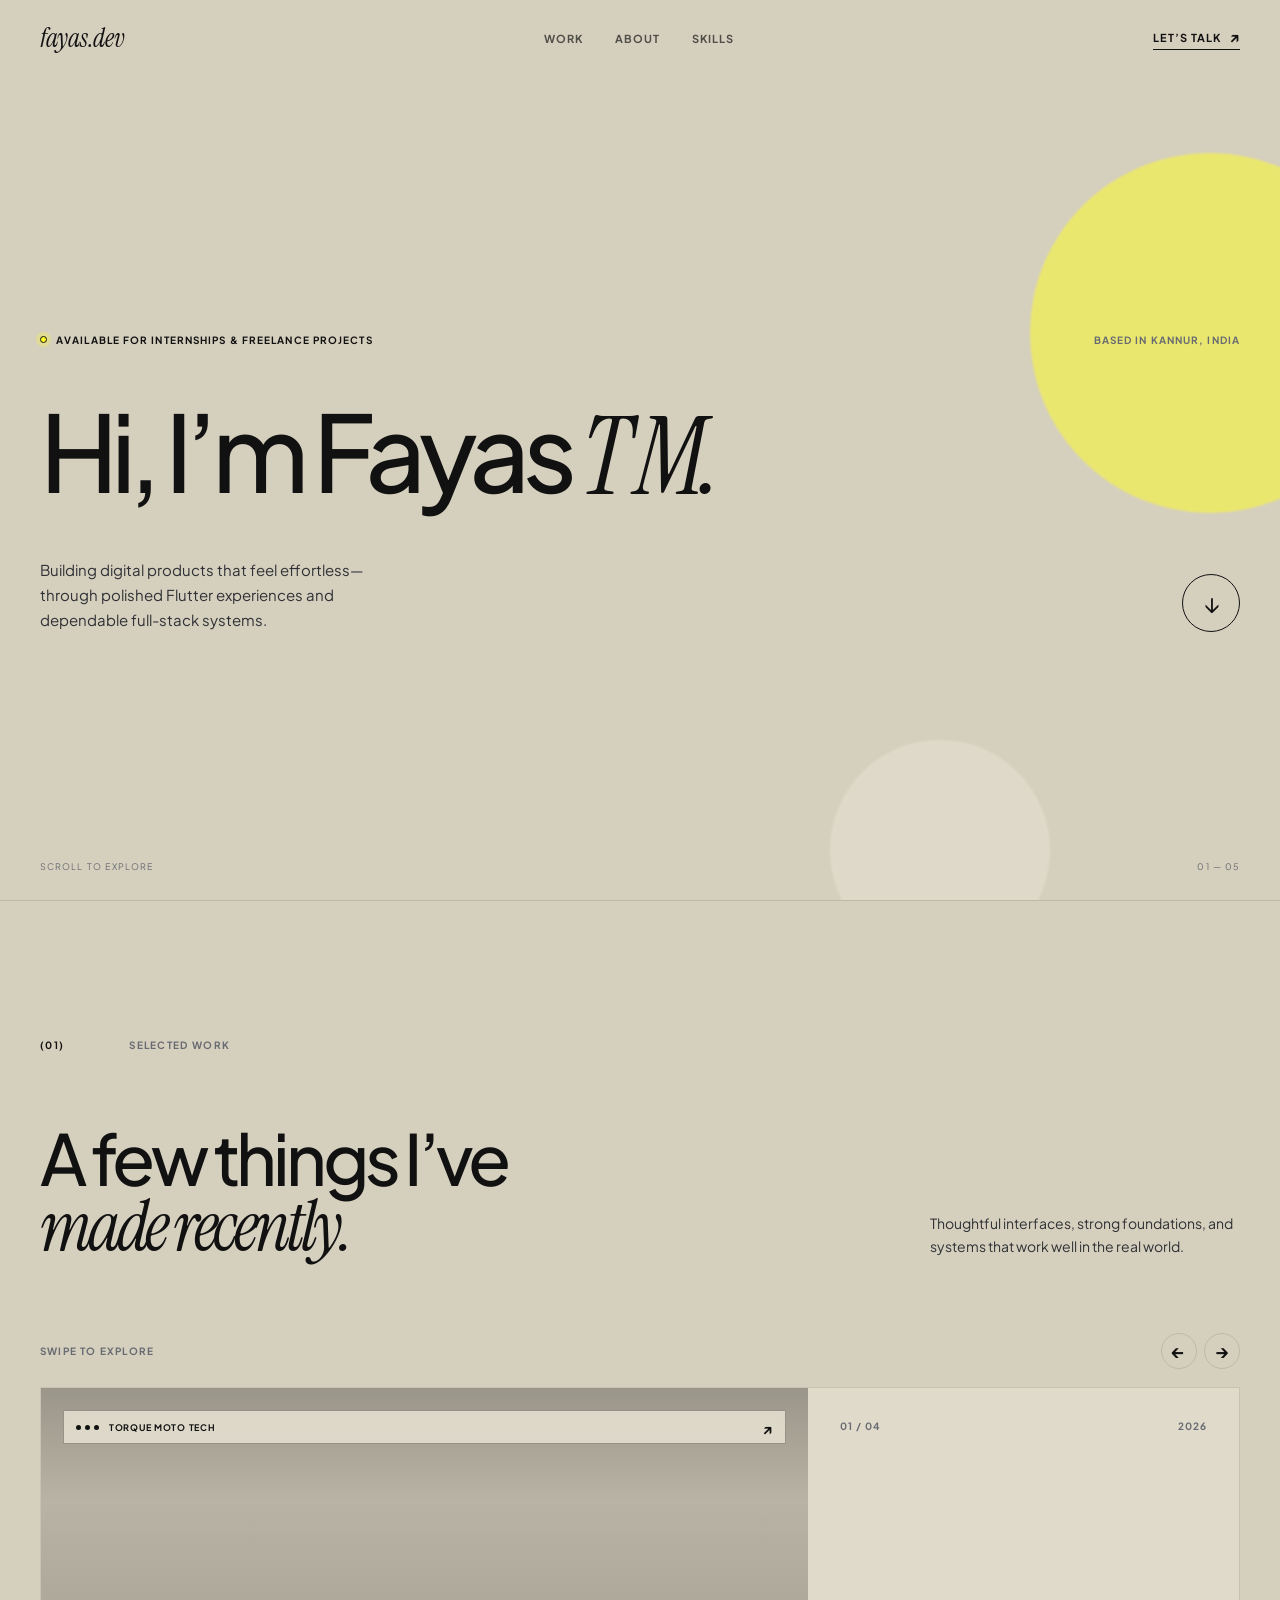
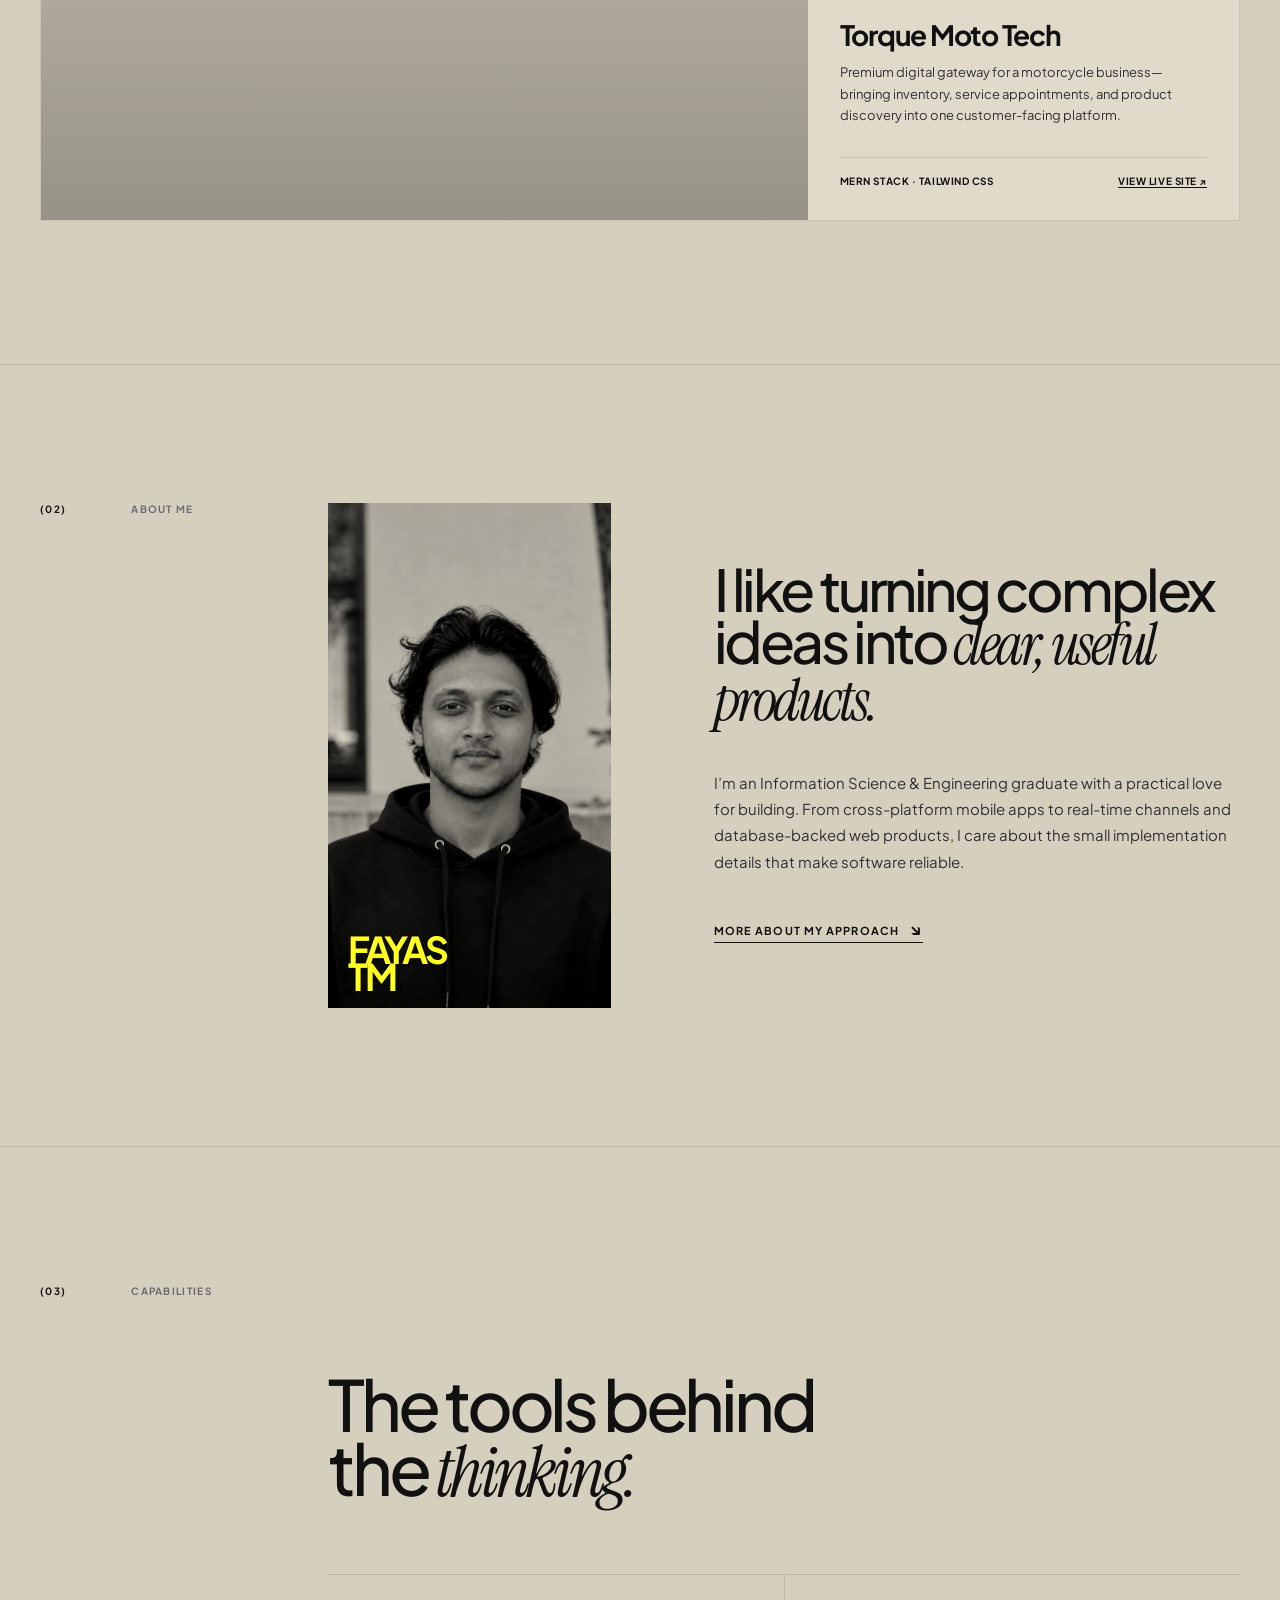
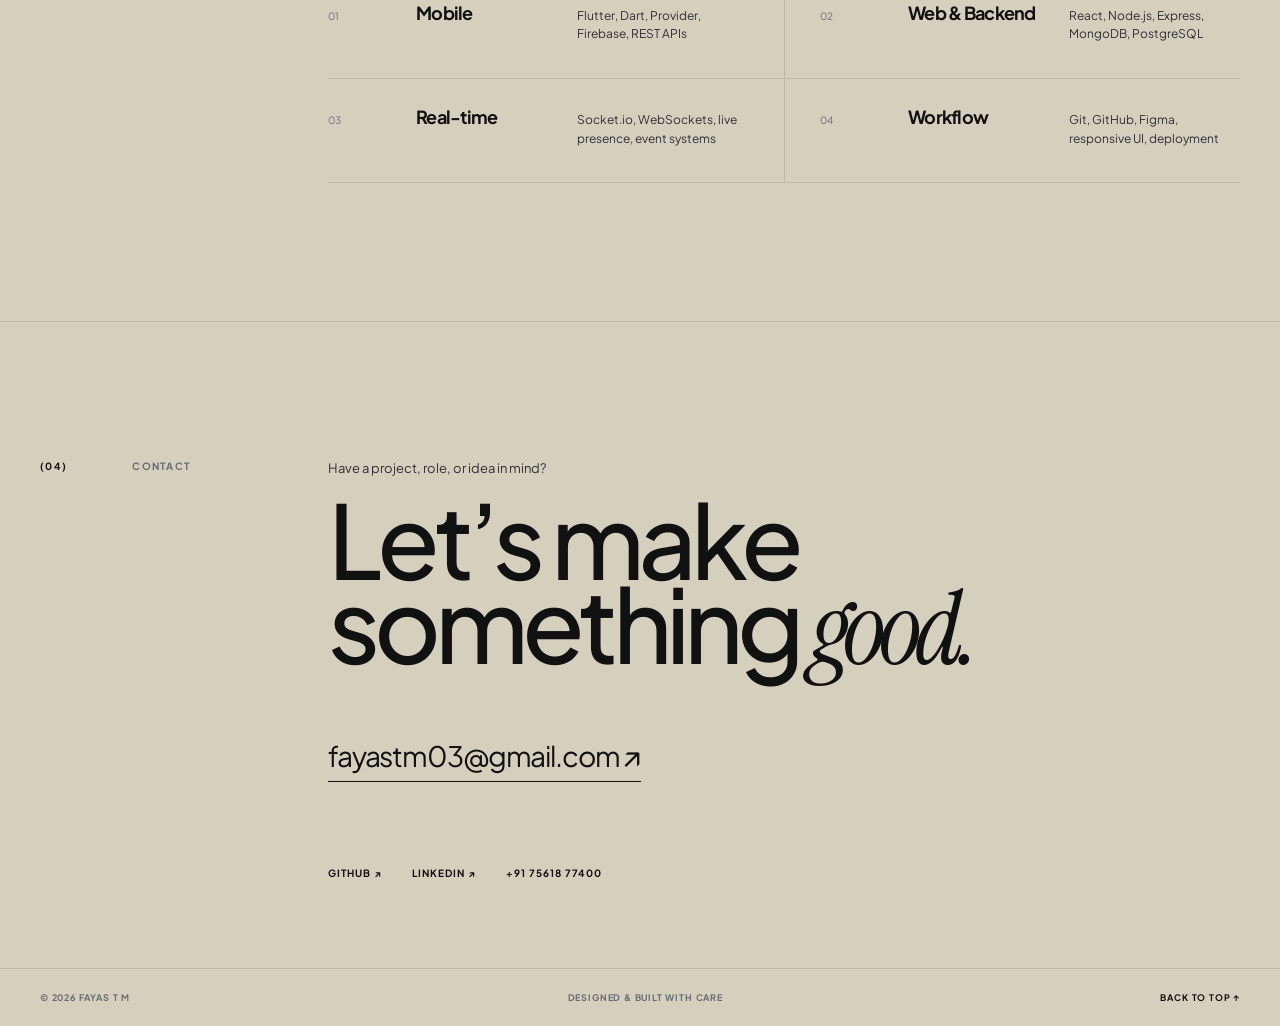
==== commit 87ac80a9: "modified the project section" ====
--- a/index.html
+++ b/index.html
@@ -39,20 +39,22 @@
       <div class="container">
         <div class="section-kicker reveal"><span>(01)</span><span>Selected work</span></div>
         <div class="work-intro reveal"><h2>A few things I’ve<br><em>made recently.</em></h2><p>Thoughtful interfaces, strong foundations, and systems that work well in the real world.</p></div>
-        <div class="projects-list">
+        <div class="projects-nav reveal" aria-label="Project navigation"><span>Swipe to explore</span><div><button type="button" class="projects-nav-button" data-projects-prev aria-label="Previous project">←</button><button type="button" class="projects-nav-button" data-projects-next aria-label="Next project">→</button></div></div>
+        <div class="projects-list" aria-label="Selected projects">
           <article class="project-card project-card-featured reveal">
             <a class="project-visual torque-visual" href="https://torquemototechkannur.vercel.app/" target="_blank" rel="noreferrer" aria-label="Visit Torque Moto Tech">
               <div class="visual-browser"><div class="browser-dots"><i></i><i></i><i></i></div><span>Torque Moto Tech</span><b>↗</b></div>
-              <div class="motorcycle"><div class="bike-wheel wheel-left"></div><div class="bike-wheel wheel-right"></div><div class="bike-frame"></div><div class="bike-tank"></div><div class="bike-seat"></div><div class="bike-handle"></div></div>
-              <span class="visual-word">TORQUE</span>
+              <video class="project-preview" autoplay muted loop playsinline preload="metadata" aria-hidden="true">
+                <source src="assets/torque-moto-tech-preview.mp4" type="video/mp4">
+              </video>
             </a>
             <div class="project-copy"><div class="project-meta"><span>01 / 04</span><span>2026</span></div><h3>Torque Moto Tech</h3><p>Premium digital gateway for a motorcycle business—bringing inventory, service appointments, and product discovery into one customer-facing platform.</p><div class="project-footer"><span>MERN stack · Tailwind CSS</span><a href="https://torquemototechkannur.vercel.app/" target="_blank" rel="noreferrer">View live site <span>↗</span></a></div></div>
           </article>
           <div class="project-pair">
-            <article class="project-card reveal"><div class="project-visual chat-visual"><div class="chat-sidebar"><span></span><span></span><span></span><span></span></div><div class="chat-window"><div class="chat-head"># general <i></i></div><div class="message incoming">Hey Fayas, is the room live?</div><div class="message outgoing">Yes — you’re connected ⚡</div><div class="typing"><b></b><b></b><b></b></div></div></div><div class="project-copy"><div class="project-meta"><span>02 / 04</span><span>2026</span></div><h3>Real-time Chat</h3><p>Low-latency messaging with live rooms, typing signals, and active-user presence.</p><div class="project-footer"><span>Flutter · Socket.io</span><span class="project-arrow">↗</span></div></div></article>
-            <article class="project-card reveal"><div class="project-visual store-visual"><div class="phone"><div class="phone-notch"></div><div class="phone-title">Discover</div><div class="product-row"><i></i><span>Wireless Headphones<br><b>$129.00</b></span></div><div class="product-row"><i></i><span>Everyday Sneakers<br><b>$89.00</b></span></div><div class="phone-nav"><b></b><b></b><b></b></div></div><span class="float-tag">Cart (2)</span></div><div class="project-copy"><div class="project-meta"><span>03 / 04</span><span>2025</span></div><h3>E-commerce App</h3><p>A streamlined shopping experience with clean state management and secure backend services.</p><div class="project-footer"><span>Flutter · Node.js</span><span class="project-arrow">↗</span></div></div></article>
+            <article class="project-card reveal"><div class="project-visual chat-visual"><img class="chat-product-shot" src="assets/realtime-chat-iphone-flow.png" alt="Real-time Chat app shown across five iPhone screens"></div><div class="project-copy"><div class="project-meta"><span>02 / 04</span><span>2026</span></div><h3>Real-time Chat</h3><p>Low-latency messaging with live rooms, typing signals, and active-user presence.</p><div class="project-footer"><span>Flutter · Socket.io</span><span class="project-arrow">↗</span></div></div></article>
+            <article class="project-card project-card-copy-only reveal"><div class="project-index-visual project-placeholder"><span>03</span><p>Commerce<br>without clutter.</p><div class="placeholder-window"><small>CASE PREVIEW</small><b>Product<br>discovery</b><i></i></div><em>Visual preview coming soon</em></div><div class="project-copy"><div class="project-meta"><span>03 / 04</span><span>2025</span></div><div class="project-type">Mobile commerce</div><h3>E-commerce App</h3><p>A streamlined shopping experience with clean state management and secure backend services.</p><div class="project-footer"><span>Flutter · Node.js</span><span class="project-arrow">↗</span></div></div></article>
           </div>
-          <article class="project-card project-card-wide reveal"><div class="project-copy"><div class="project-meta"><span>04 / 04</span><span>2025</span></div><h3>Car Rental System</h3><p>A localized reservation product that maps real-time vehicle availability, renter profiles, and booking summaries.</p><div class="project-footer"><span>Flutter · Firebase · Firestore</span><span class="project-arrow">↗</span></div></div><div class="project-visual rental-visual"><div class="rental-card"><span>BOOK A RIDE</span><strong>Explore<br>without limits.</strong><div><i></i><i></i><i></i></div></div><div class="car"><b></b><b></b></div><span class="rental-caption">YOUR NEXT RIDE</span></div></article>
+          <article class="project-card project-card-wide project-card-copy-only reveal"><div class="project-index-visual project-placeholder"><span>04</span><p>Plan the ride.<br>Enjoy the road.</p><div class="placeholder-window"><small>CASE PREVIEW</small><b>Simple booking,<br>clear availability</b><i></i></div><em>Visual preview coming soon</em></div><div class="project-copy"><div class="project-meta"><span>04 / 04</span><span>2025</span></div><div class="project-type">Reservation platform</div><h3>Car Rental System</h3><p>A localized reservation product that maps real-time vehicle availability, renter profiles, and booking summaries.</p><div class="project-footer"><span>Flutter · Firebase · Firestore</span><span class="project-arrow">↗</span></div></div></article>
         </div>
       </div>
     </section>
--- a/style.css
+++ b/style.css
@@ -7,3 +7,37 @@
 .about-layout .section-kicker,.contact-layout .section-kicker{width:24%;float:left}.about-content,.contact-content{margin-left:24%;display:grid;grid-template-columns:.7fr 1.3fr;gap:8vw}.portrait{height:505px;background:var(--bg-secondary);overflow:hidden;position:relative}.portrait img{width:100%;height:100%;object-fit:cover;filter:grayscale(1) contrast(1.1);mix-blend-mode:multiply;transition:filter .5s var(--ease),transform .6s var(--ease)}.portrait:hover img{filter:grayscale(0);transform:scale(1.03)}.portrait span{position:absolute;left:20px;bottom:18px;color:var(--accent);font-size:37px;font-weight:700;letter-spacing:-.09em;line-height:.72;mix-blend-mode:normal}.about-copy{padding-top:60px}.about-copy h2{font-size:clamp(40px,4.5vw,68px)}.about-copy p{font-size:15px;line-height:1.75;color:var(--text-secondary);margin:42px 0}.text-link{font-size:11px;font-weight:700;text-transform:uppercase;letter-spacing:.1em;border-bottom:1px solid var(--text-primary);padding-bottom:5px}.text-link span{font-size:17px;margin-left:8px}.skills-heading{margin-left:24%;margin-bottom:70px}.skills-grid{margin-left:24%;display:grid;grid-template-columns:1fr 1fr;border-top:1px solid var(--border-color)}.skill-group{padding:26px 0 34px;border-bottom:1px solid var(--border-color);display:grid;grid-template-columns:70px 1fr 1.2fr;align-items:baseline;gap:18px}.skill-group:nth-child(odd){padding-right:35px}.skill-group:nth-child(even){padding-left:35px;border-left:1px solid var(--border-color)}.skill-group span{font-size:10px;color:var(--text-muted)}.skill-group h3{font-size:18px;letter-spacing:-.04em}.skill-group p{font-size:12px;line-height:1.55;color:var(--text-secondary)}
 #contact{padding-bottom:88px}.contact-content{display:block}.contact-pretitle{font-size:13px;color:var(--text-secondary);margin-bottom:21px}.contact-content h2{font-size:clamp(61px,8vw,117px);line-height:.82}.email-link{display:inline-block;font-size:clamp(17px,2.2vw,29px);letter-spacing:-.04em;border-bottom:1px solid var(--text-primary);padding-bottom:7px;margin-top:63px}.email-link span{font-size:1.1em}.contact-bottom{display:flex;gap:30px;margin-top:85px;font-size:10px;font-weight:700;letter-spacing:.1em;text-transform:uppercase}.contact-bottom a{border-bottom:1px solid transparent;transition:border .2s}.contact-bottom a:hover{border-color:var(--text-primary)}footer{border-top:1px solid var(--border-color);padding:23px 40px;display:flex;justify-content:space-between;font-size:9px;font-weight:700;letter-spacing:.09em;text-transform:uppercase;color:var(--text-muted)}footer a{color:var(--text-primary)}
 .reveal{opacity:0;transform:translateY(26px);transition:opacity .8s var(--ease),transform .8s var(--ease)}.reveal.visible{opacity:1;transform:none}@keyframes blink{50%{opacity:.38}}@keyframes drift{50%{transform:translate(20px,-18px) scale(1.07)}}@keyframes typing{50%{transform:translateY(-3px);opacity:.45}}@media(max-width:800px){.container,.hero-container{width:calc(100% - 42px)}.nav-container{width:calc(100% - 42px)}.nav-links{display:none}.hero-location,.hero-index{display:none}#hero{padding:115px 0 46px;min-height:780px}.hero-topline{margin-bottom:38px;font-size:8px}.hero-title{font-size:clamp(52px,14vw,80px);line-height:.91}.hero-bottom{margin-top:38px}.project-card-featured,.project-card-wide,.project-pair{grid-template-columns:1fr}.project-card-wide .project-copy{order:2}.project-visual{min-height:300px}.project-card-featured .project-visual{min-height:340px}.work-intro{display:block}.work-intro p{width:auto;margin-top:26px}.section-kicker{gap:30px;margin-bottom:46px}section{padding:88px 0}.about-layout .section-kicker,.contact-layout .section-kicker{float:none;width:auto}.about-content{margin-left:0;grid-template-columns:1fr;gap:0}.portrait{height:390px;width:77%}.about-copy{padding-top:42px}.skills-heading,.skills-grid{margin-left:0}.skill-group{grid-template-columns:40px 1fr;padding-right:0!important}.skill-group p{grid-column:2}.skill-group:nth-child(even){padding-left:0;border-left:0}.contact-content{margin-left:0}.contact-bottom{gap:18px;flex-wrap:wrap;margin-top:60px}footer{padding:20px 21px}footer span:nth-child(2){display:none}.rental-card{left:6%;top:12%}.car{right:2%;transform:scale(.75) skewX(-12deg);transform-origin:bottom right}.rental-visual:hover .car{transform:scale(.75) skewX(-12deg) translateX(12px)}}
+/* Torque Moto Tech: a real, lightweight product preview. */
+.torque-visual{isolation:isolate}
+.project-preview{position:absolute;inset:0;z-index:0;width:100%;height:100%;object-fit:cover;object-position:center top;filter:saturate(.82) contrast(.96);transform:scale(1.001);transition:transform .85s var(--ease),filter .6s var(--ease)}
+.torque-visual:after{content:'';position:absolute;inset:0;z-index:1;background:linear-gradient(180deg,rgba(16,16,15,.18),transparent 26%,rgba(16,16,15,.2));pointer-events:none}
+.torque-visual .visual-browser{background:rgba(234,228,213,.82);backdrop-filter:blur(10px);transition:transform .5s var(--ease),background .5s var(--ease)}
+.torque-visual:hover .project-preview,.torque-visual:focus-visible .project-preview{transform:scale(1.045);filter:saturate(1) contrast(1)}
+.torque-visual:hover .visual-browser,.torque-visual:focus-visible .visual-browser{transform:translateY(-5px);background:rgba(234,228,213,.94)}
+@media(prefers-reduced-motion:reduce){.project-preview,.torque-visual .visual-browser{transition:none}}
+/* Real-time Chat: an editorial product mockup, not a literal app screen. */
+.chat-visual{display:flex;align-items:center;justify-content:center;padding:0;background:#1c1c1a;isolation:isolate}
+.chat-glow{position:absolute;width:310px;height:310px;border-radius:50%;background:var(--accent);filter:blur(2px);opacity:.9;top:-130px;right:-95px;z-index:-1}
+.chat-phone{position:relative;z-index:1;width:224px;height:335px;padding:13px 13px 12px;border:4px solid #33322e;border-radius:29px;background:#f0ecdf;box-shadow:13px 16px 0 rgba(0,0,0,.23),0 0 0 1px rgba(255,255,255,.25) inset;color:#171716;transform:translateX(-54px) rotate(-3.5deg);transition:transform .65s var(--ease),box-shadow .65s var(--ease)}
+.chat-phone:before{content:'';position:absolute;top:7px;left:50%;width:70px;height:13px;border-radius:0 0 10px 10px;background:#33322e;transform:translateX(-50%)}
+.chat-phone-bar{display:flex;justify-content:space-between;padding:2px 7px 0;font-size:7px;font-weight:700}.chat-phone-bar div{display:flex;align-items:center;gap:3px}.chat-phone-bar i{display:block;width:9px;height:5px;border:1px solid currentColor;border-radius:1px}.chat-phone-bar i:first-child{width:3px;height:3px;border:0;border-radius:50%;background:currentColor}
+.chat-app-head{height:53px;display:flex;align-items:center;gap:10px;border-bottom:1px solid rgba(17,17,17,.1)}.chat-back{font-size:25px;line-height:1;font-weight:300}.chat-person{display:flex;align-items:center;gap:7px;flex:1;font-size:9px;font-weight:700}.chat-person>b{display:grid;place-items:center;width:24px;height:24px;border-radius:50%;background:#787568;color:var(--accent);font-size:10px}.chat-person small{display:block;margin-top:2px;color:#747268;font-size:6px;font-weight:600}.chat-app-head>strong{font-size:12px;letter-spacing:1px}
+.chat-date{margin:14px 0 10px;text-align:center;color:#777468;font-size:6px;font-weight:700;letter-spacing:.09em}.chat-bubble{position:relative;width:max-content;max-width:155px;padding:8px 9px 15px;margin:0 0 8px;border-radius:11px;font-size:8px;line-height:1.35}.chat-bubble small{position:absolute;right:8px;bottom:5px;font-size:5px;color:#777468}.chat-bubble-in{background:#dcd7c8;border-bottom-left-radius:3px}.chat-bubble-out{margin-left:auto;background:var(--accent);border-bottom-right-radius:3px}.chat-bubble-out small{color:#5d5b0a}.chat-bubble-out small b{letter-spacing:-1px}
+.chat-typing{display:flex;gap:3px;width:max-content;margin:9px 0 0 4px;padding:8px;border-radius:10px;background:#dcd7c8}.chat-typing span{width:3px;height:3px;border-radius:50%;background:#777468;animation:typing .9s infinite}.chat-typing span:nth-child(2){animation-delay:.15s}.chat-typing span:nth-child(3){animation-delay:.3s}.chat-compose{position:absolute;right:11px;bottom:10px;left:11px;display:flex;align-items:center;gap:7px;height:27px;padding:0 7px;border:1px solid rgba(17,17,17,.1);border-radius:14px;background:#f8f5eb;color:#777468;font-size:7px}.chat-compose i{font-size:14px;font-style:normal}.chat-compose b{display:grid;place-items:center;width:17px;height:17px;margin-left:auto;border-radius:50%;background:#171716;color:var(--accent);font-size:11px}
+.chat-label{position:absolute;right:21px;bottom:25px;color:#f0ecdf;font-family:var(--font-serif);font-size:25px;line-height:.86;letter-spacing:-.05em}.chat-visual:hover .chat-phone{transform:translateX(-54px) translateY(-8px) rotate(0deg);box-shadow:16px 21px 0 rgba(0,0,0,.28),0 0 0 1px rgba(255,255,255,.25) inset}@media(max-width:800px){.chat-phone{transform:translateX(-48px) rotate(-3.5deg)}.chat-label{right:18px}.chat-visual:hover .chat-phone{transform:translateX(-48px) translateY(-8px) rotate(0deg)}}@media(prefers-reduced-motion:reduce){.chat-phone{transition:none}.chat-typing span{animation:none}}
+/* The supplied app pages, presented as a realistic iPhone product shot. */
+.chat-visual{padding:0;background:#161615}
+.chat-product-shot{display:block;width:100%;height:100%;object-fit:cover;object-position:center;transform:scale(1.001);transition:transform .75s var(--ease),filter .5s var(--ease)}
+.chat-visual:hover .chat-product-shot{transform:scale(1.035);filter:brightness(1.04)}
+@media(prefers-reduced-motion:reduce){.chat-product-shot{transition:none}}
+.project-card-copy-only{min-height:390px;background:var(--bg-tertiary)}
+.project-card-copy-only .project-copy{min-height:390px;padding:32px}
+.project-card-wide.project-card-copy-only{grid-template-columns:1fr}
+.project-card-wide.project-card-copy-only .project-copy{min-height:350px;padding:38px;max-width:680px}
+.project-type{margin-top:auto;color:var(--text-muted);font-size:10px;font-weight:700;letter-spacing:.12em;text-transform:uppercase}
+.project-card-copy-only .project-copy h3{margin-top:14px}
+/* Selected work becomes a focused, one-project-at-a-time carousel. */
+.projects-nav{display:flex;align-items:center;justify-content:space-between;margin:0 0 18px;color:var(--text-muted);font-size:10px;font-weight:700;letter-spacing:.12em;text-transform:uppercase}.projects-nav>div{display:flex;gap:7px}.projects-nav-button{width:36px;height:36px;border:1px solid var(--border-color);border-radius:50%;background:transparent;color:var(--text-primary);font:inherit;font-size:18px;line-height:1;cursor:pointer;transition:background .3s var(--ease),transform .3s var(--ease)}.projects-nav-button:hover{background:var(--accent);transform:translateY(-2px)}
+.projects-list{display:flex;gap:28px;overflow-x:auto;overflow-y:hidden;padding-bottom:5px;scroll-snap-type:x mandatory;scroll-behavior:smooth;scrollbar-width:none}.projects-list::-webkit-scrollbar{display:none}.project-pair{display:contents}.projects-list>.project-card,.project-pair>.project-card{display:grid;grid-template-columns:1.28fr .72fr;flex:0 0 100%;min-width:100%;min-height:390px;scroll-snap-align:start;scroll-snap-stop:always}.projects-list .project-card-wide{grid-template-columns:1.28fr .72fr}.projects-list .project-copy{min-height:390px}.projects-list .project-card-copy-only{background:var(--bg-secondary)}.projects-list .project-card-copy-only .project-copy{min-height:390px;padding:38px}.project-index-visual{position:relative;min-height:390px;overflow:hidden;padding:30px;background:#b9b4a5;display:flex;flex-direction:column;justify-content:space-between}.project-index-visual:before{content:'';position:absolute;right:-13%;top:-22%;width:310px;height:310px;border:1px solid rgba(17,17,17,.18);border-radius:50%}.project-index-visual span{position:relative;font-size:clamp(112px,17vw,220px);font-weight:700;line-height:.72;letter-spacing:-.1em;color:rgba(17,17,17,.1)}.project-index-visual p{position:relative;font-family:var(--font-serif);font-size:clamp(30px,3.5vw,52px);line-height:.84;letter-spacing:-.045em}.project-index-visual i{position:absolute;right:28px;bottom:31px;width:58px;height:58px;border-radius:50%;background:var(--accent);transition:transform .5s var(--ease)}.project-card-copy-only:hover .project-index-visual i{transform:rotate(45deg) scale(1.08)}
+@media(max-width:800px){.projects-nav{margin-bottom:14px}.projects-nav>span{display:none}.projects-list{gap:18px}.projects-list>.project-card,.project-pair>.project-card,.projects-list .project-card-wide{grid-template-columns:1fr;min-height:0}.projects-list .project-visual,.project-index-visual{min-height:300px}.projects-list .project-copy,.projects-list .project-card-copy-only .project-copy{min-height:300px;padding:27px}.project-index-visual{padding:24px}.project-index-visual span{font-size:140px}.project-index-visual p{font-size:38px}}
+.project-placeholder{background:#aaa595}.project-placeholder:after{content:'';position:absolute;inset:0;background:linear-gradient(135deg,transparent 45%,rgba(255,255,255,.16) 45% 46%,transparent 46%);pointer-events:none}.placeholder-window{position:absolute;z-index:2;top:50%;right:11%;width:190px;padding:15px;border:1px solid rgba(17,17,17,.3);background:rgba(234,228,213,.76);box-shadow:8px 8px 0 rgba(17,17,17,.09);transform:translateY(-33%);transition:transform .55s var(--ease)}.placeholder-window small,.project-placeholder em{display:block;font-size:8px;font-style:normal;font-weight:700;letter-spacing:.12em;text-transform:uppercase}.placeholder-window b{display:block;margin:24px 0 22px;font-family:var(--font-serif);font-size:27px;font-weight:400;line-height:.84;letter-spacing:-.05em}.placeholder-window i{display:block;width:100%;height:6px;background:var(--accent)}.project-placeholder em{position:absolute;z-index:2;right:29px;bottom:31px;color:rgba(17,17,17,.55)}.project-card-copy-only:hover .placeholder-window{transform:translateY(-42%) rotate(-2deg)}
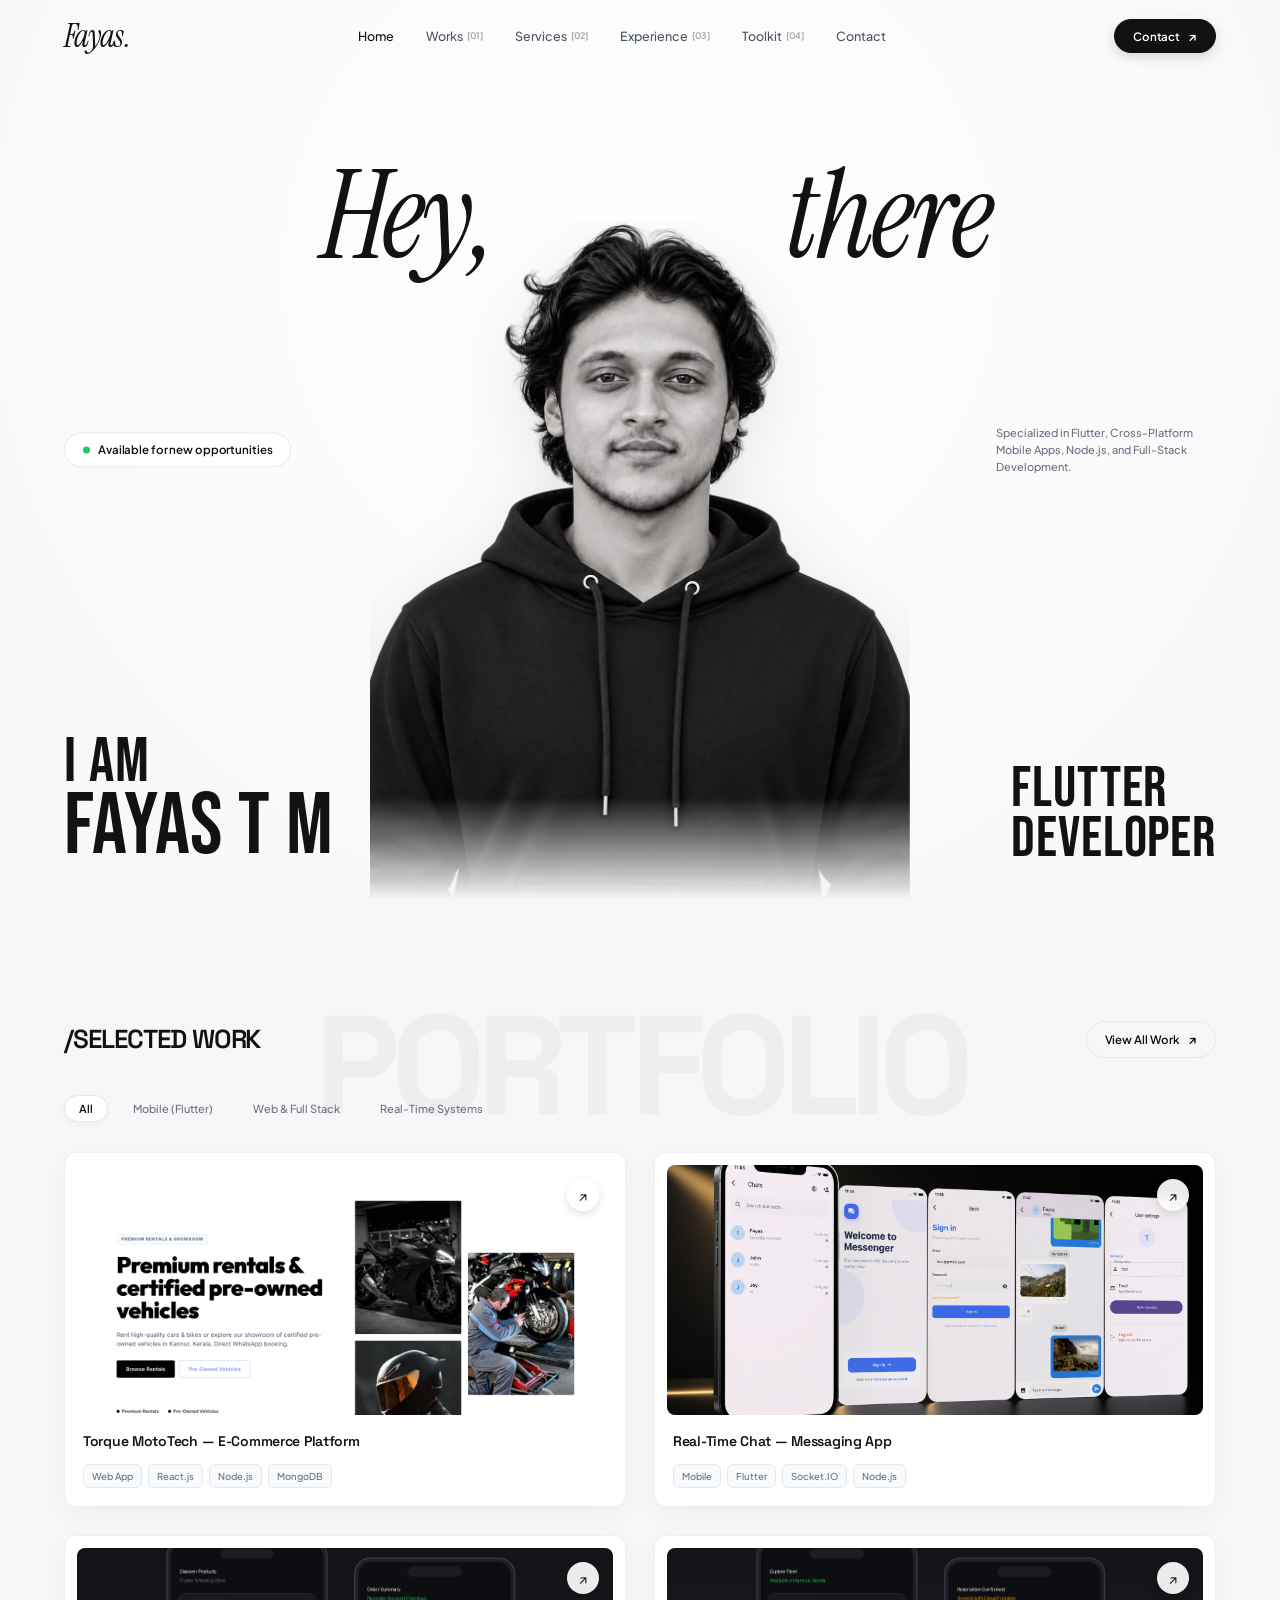
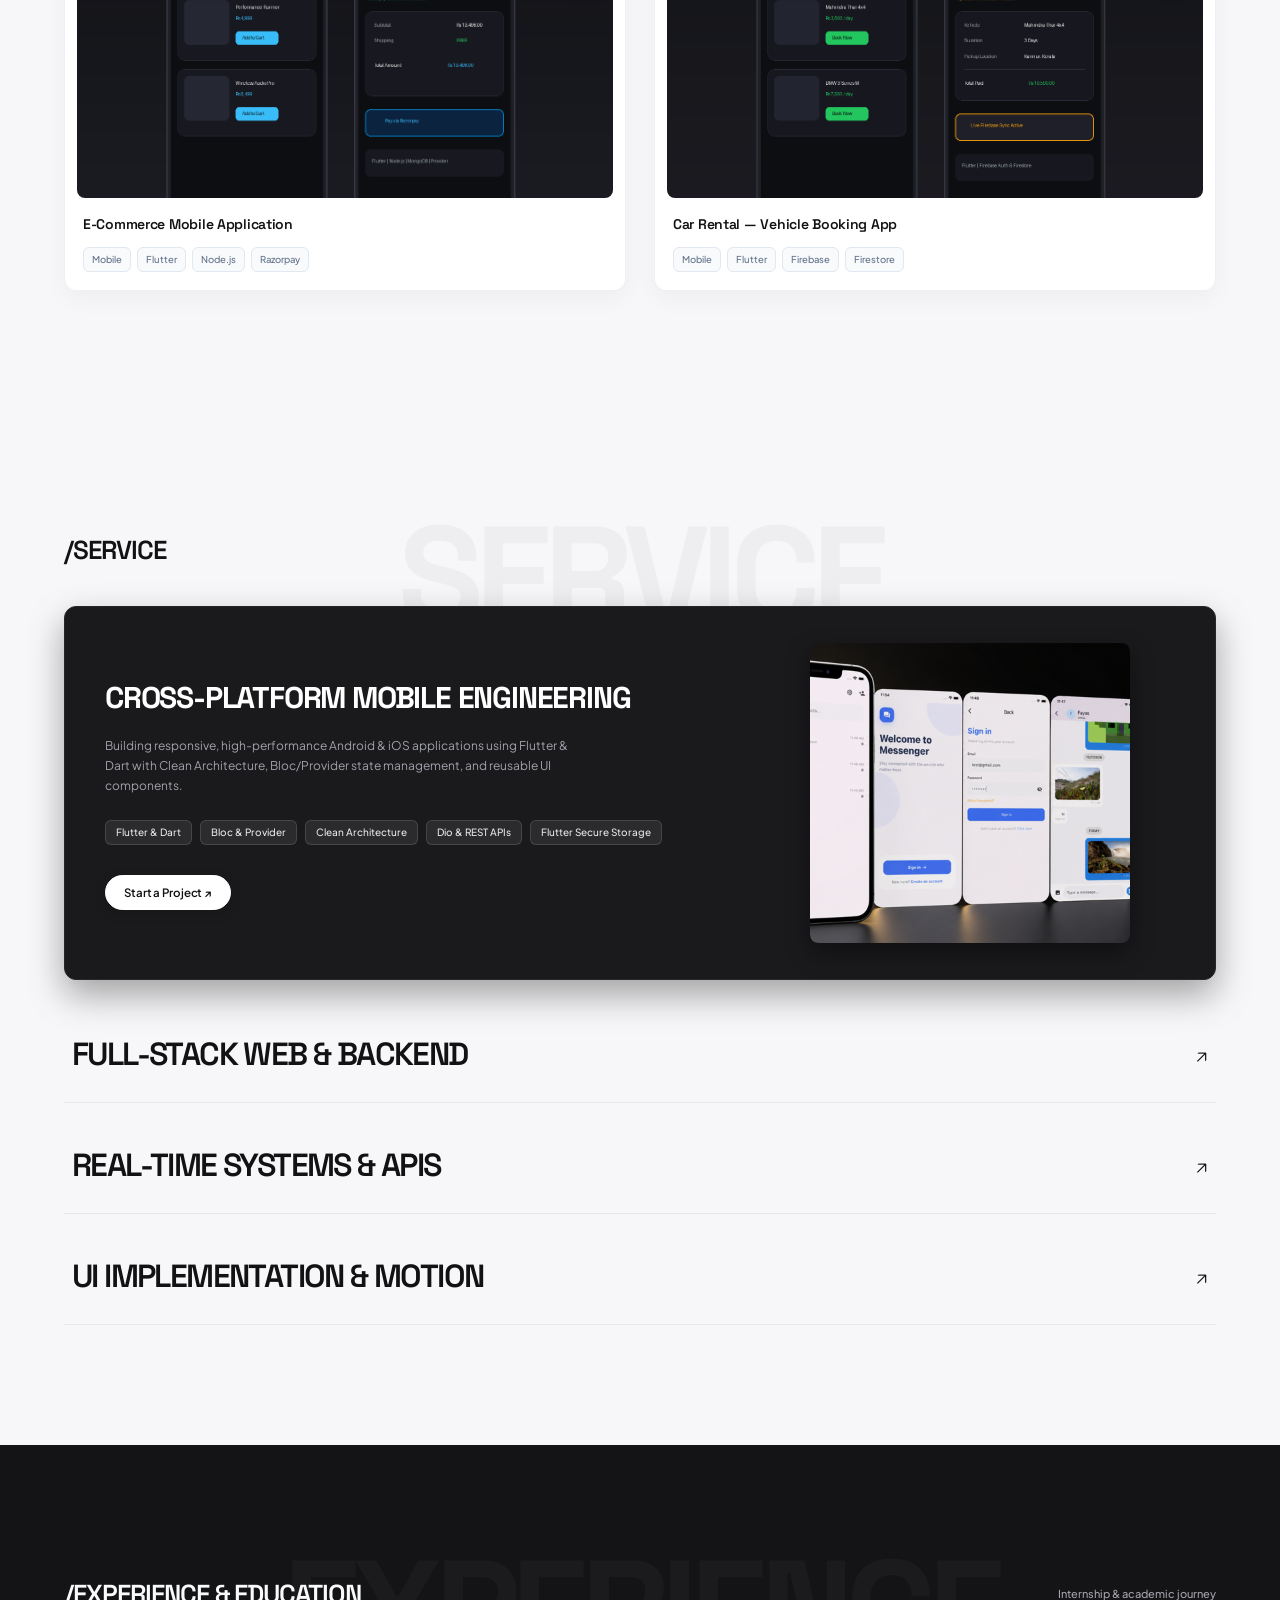
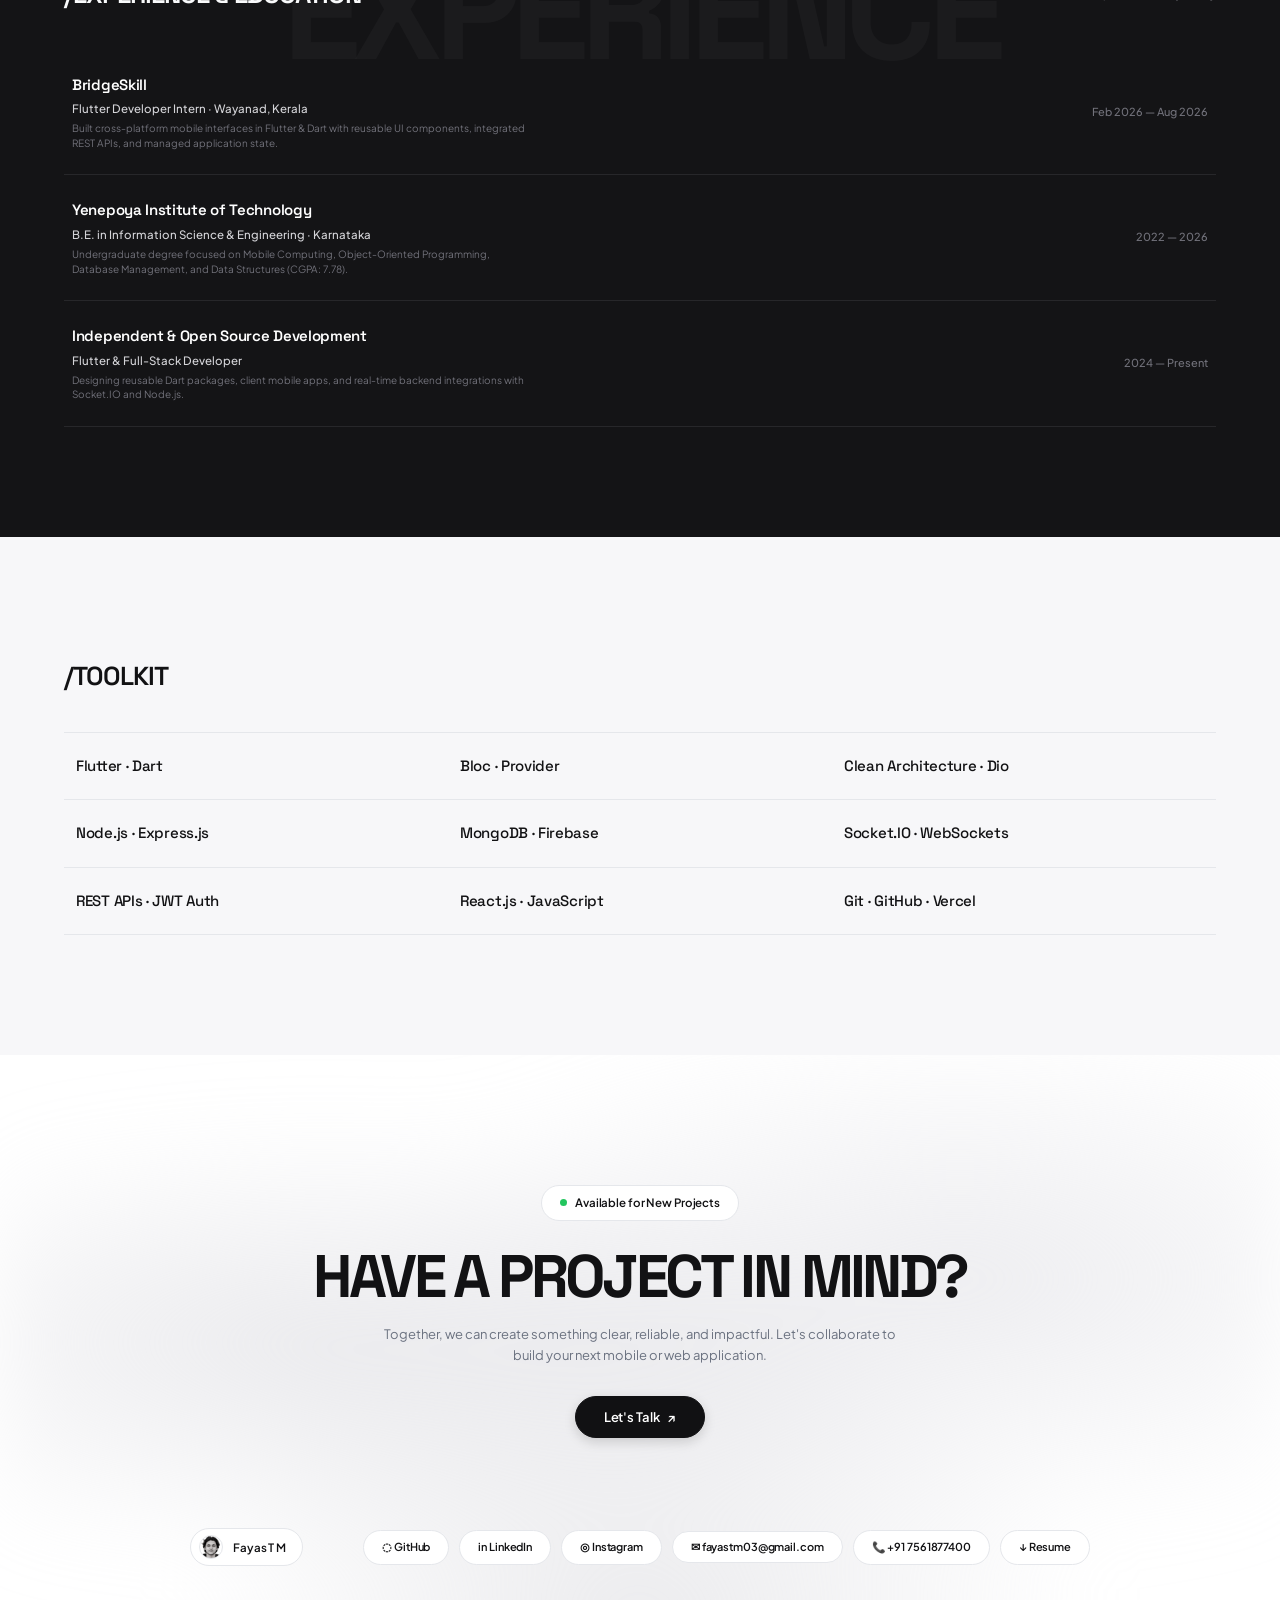
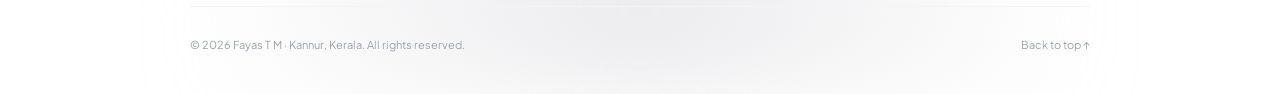
==== commit a8523ebf: "feat: redesign portfolio with editorial layout, custom mockups, and updated typography" ====
--- a/index.html
+++ b/index.html
@@ -3,69 +3,555 @@
 <head>
   <meta charset="UTF-8">
   <meta name="viewport" content="width=device-width, initial-scale=1.0">
-  <title>Fayas T M — Software Developer</title>
-  <meta name="description" content="Portfolio of Fayas T M, a software developer building thoughtful mobile and full-stack products.">
+  <title>Fayas T M — Flutter & Full Stack Developer</title>
+  <meta name="description" content="Portfolio of Fayas T M, a Flutter Developer from Kannur, Kerala specializing in cross-platform mobile apps, Clean Architecture, Node.js, and real-time systems.">
+  <meta name="author" content="Fayas T M">
+  <meta name="theme-color" content="#141416">
+  
+  <!-- Open Graph / Meta -->
+  <meta property="og:type" content="website">
+  <meta property="og:title" content="Fayas T M — Flutter Developer">
+  <meta property="og:description" content="Flutter Developer with hands-on experience building cross-platform mobile applications with Flutter, Dart, Node.js, and MongoDB.">
+  <meta property="og:url" content="https://fayastm.vercel.app/">
+  
+  <!-- Fonts -->
   <link rel="preconnect" href="https://fonts.googleapis.com">
   <link rel="preconnect" href="https://fonts.gstatic.com" crossorigin>
-  <link href="https://fonts.googleapis.com/css2?family=Instrument+Serif:ital@0;1&family=Plus+Jakarta+Sans:wght@300;400;500;600;700&display=swap" rel="stylesheet">
+  <link href="https://fonts.googleapis.com/css2?family=Anton&family=Bebas+Neue&family=Cormorant+Garamond:ital,wght@1,300;1,400;1,500;1,600&family=Instrument+Serif:ital@0;1&family=Plus+Jakarta+Sans:ital,wght@0,300;0,400;0,500;0,600;0,700;1,400&family=Space+Grotesk:wght@500;600;700&display=swap" rel="stylesheet">
+  
   <link rel="stylesheet" href="style.css">
 </head>
 <body>
-  <nav id="navbar">
-    <div class="nav-container">
-      <a href="#hero" class="nav-logo">fayas.dev</a>
-      <div class="nav-links">
-        <a href="#work">Work</a><a href="#about">About</a><a href="#skills">Skills</a>
-      </div>
-      <a href="#contact" class="nav-contact">Let’s talk <span>↗</span></a>
+
+  <!-- Live Toast Notifications -->
+  <div id="toast" class="toast" role="alert" aria-live="polite"></div>
+
+  <!-- Header / Navigation Bar -->
+  <nav class="site-nav" id="navbar">
+    <div class="nav-left">
+      <a class="brand-logo" href="#top" aria-label="Fayas T M Home">Fayas.</a>
+    </div>
+
+    <div class="nav-links" id="navMenu">
+      <a href="#top" class="nav-link active">Home</a>
+      <a href="#work" class="nav-link">Works <small>[01]</small></a>
+      <a href="#services" class="nav-link">Services <small>[02]</small></a>
+      <a href="#experience" class="nav-link">Experience <small>[03]</small></a>
+      <a href="#toolkit" class="nav-link">Toolkit <small>[04]</small></a>
+      <a href="#contact" class="nav-link">Contact</a>
+    </div>
+
+    <div class="nav-right">
+      <button class="pill pill-dark talk-btn" id="openContactBtn" aria-label="Open contact modal">
+        Contact <span class="arrow">↗</span>
+      </button>
+      <button class="menu-toggle" id="menuToggle" aria-label="Toggle navigation menu" aria-expanded="false">
+        <span></span>
+        <span></span>
+      </button>
     </div>
   </nav>
 
-  <main>
-    <header id="hero">
-      <div class="hero-orb orb-one"></div><div class="hero-orb orb-two"></div>
-      <div class="hero-container">
-        <div class="hero-topline reveal"><span class="availability-dot"></span><span>Available for internships & freelance projects</span><span class="hero-location">Based in Kannur, India</span></div>
-        <h1 class="hero-title reveal">Hi, I’m Fayas <em>T M.</em></h1>
-        <div class="hero-bottom reveal">
-          <p>Building digital products that feel effortless—through polished Flutter experiences and dependable full-stack systems.</p>
-          <a href="#work" class="circle-link" aria-label="See selected work"><span>↓</span></a>
-        </div>
-      </div>
-      <div class="hero-index" aria-hidden="true"><span>Scroll to explore</span><span>01 — 05</span></div>
+  <!-- Mobile Navigation Overlay -->
+  <div class="mobile-nav-overlay" id="mobileOverlay">
+    <div class="mobile-nav-content">
+      <div class="availability-pill pill">
+        <span class="status-dot"></span>
+        <span>Available for new opportunities</span>
+      </div>
+      <div class="mobile-links">
+        <a href="#top" class="mob-link">Home</a>
+        <a href="#work" class="mob-link">Works <small>[01]</small></a>
+        <a href="#services" class="mob-link">Services <small>[02]</small></a>
+        <a href="#experience" class="mob-link">Experience <small>[03]</small></a>
+        <a href="#toolkit" class="mob-link">Toolkit <small>[04]</small></a>
+        <a href="#contact" class="mob-link">Contact</a>
+      </div>
+      <div class="mobile-socials">
+        <a href="https://github.com/fayastm03" target="_blank" rel="noreferrer">GitHub ↗</a>
+        <a href="https://www.linkedin.com/in/fayas-t-m-098467322/" target="_blank" rel="noreferrer">LinkedIn ↗</a>
+        <a href="assets/FayasTM.pdf" download class="resume-download-btn">Resume ↓</a>
+      </div>
+    </div>
+  </div>
+
+  <main id="top">
+    <!-- Hero Section (Exact Reference Layout) -->
+    <header class="hero-section" id="top">
+      <!-- Upper 'Hey, there' Floating Text Framing the Head -->
+      <div class="hero-greeting-frame" aria-hidden="true">
+        <span class="greeting-word greeting-left">Hey,</span>
+        <div class="greeting-center-gap"></div>
+        <span class="greeting-word greeting-right">there</span>
+      </div>
+
+      <!-- Centered Portrait of Fayas with Bottom Blend -->
+      <div class="hero-photo-wrapper">
+        <div class="hero-photo">
+          <img src="assets/fayas_hero.png" alt="Fayas T M — Flutter Developer" width="1086" height="1367" loading="eager" decoding="async">
+        </div>
+      </div>
+
+      <!-- Left Mid Element: Availability Pill -->
+      <div class="hero-mid-badge">
+        <div class="availability-pill pill">
+          <span class="status-dot"></span>
+          <span>Available for new opportunities</span>
+        </div>
+      </div>
+
+      <!-- Right Mid Element: Specialization Text -->
+      <div class="hero-mid-copy">
+        <p class="hero-specialization">
+          Specialized in Flutter, Cross-Platform Mobile Apps, Node.js, and Full-Stack Development.
+        </p>
+      </div>
+
+      <!-- Bottom Left Headline: I AM FAYAS T M -->
+      <div class="hero-bottom-left">
+        <h1 class="hero-giant-title">
+          <span class="title-lead">I AM</span>
+          <span class="title-name">FAYAS T M</span>
+        </h1>
+      </div>
+
+      <!-- Bottom Right Headline: FLUTTER DEVELOPER -->
+      <div class="hero-bottom-right">
+        <div class="hero-giant-role">
+          <span>FLUTTER</span>
+          <span>DEVELOPER</span>
+        </div>
+      </div>
     </header>
 
-    <section id="work">
-      <div class="container">
-        <div class="section-kicker reveal"><span>(01)</span><span>Selected work</span></div>
-        <div class="work-intro reveal"><h2>A few things I’ve<br><em>made recently.</em></h2><p>Thoughtful interfaces, strong foundations, and systems that work well in the real world.</p></div>
-        <div class="projects-nav reveal" aria-label="Project navigation"><span>Swipe to explore</span><div><button type="button" class="projects-nav-button" data-projects-prev aria-label="Previous project">←</button><button type="button" class="projects-nav-button" data-projects-next aria-label="Next project">→</button></div></div>
-        <div class="projects-list" aria-label="Selected projects">
-          <article class="project-card project-card-featured reveal">
-            <a class="project-visual torque-visual" href="https://torquemototechkannur.vercel.app/" target="_blank" rel="noreferrer" aria-label="Visit Torque Moto Tech">
-              <div class="visual-browser"><div class="browser-dots"><i></i><i></i><i></i></div><span>Torque Moto Tech</span><b>↗</b></div>
-              <video class="project-preview" autoplay muted loop playsinline preload="metadata" aria-hidden="true">
-                <source src="assets/torque-moto-tech-preview.mp4" type="video/mp4">
-              </video>
+    <!-- Selected Work Section -->
+    <section class="section work-section" id="work">
+      <div class="ghost-watermark" aria-hidden="true">PORTFOLIO</div>
+      
+      <div class="section-topbar">
+        <h2 class="section-title">/SELECTED WORK</h2>
+        <a href="https://github.com/fayastm03" target="_blank" rel="noreferrer" class="pill pill-outline view-all-btn">
+          View All Work <span class="arrow">↗</span>
+        </a>
+      </div>
+
+      <!-- Filter Categories -->
+      <div class="filter-pills-row" role="tablist" aria-label="Project filter options">
+        <button class="filter-pill active" data-filter="all" role="tab" aria-selected="true">All</button>
+        <button class="filter-pill" data-filter="mobile" role="tab" aria-selected="false">Mobile (Flutter)</button>
+        <button class="filter-pill" data-filter="web" role="tab" aria-selected="false">Web & Full Stack</button>
+        <button class="filter-pill" data-filter="realtime" role="tab" aria-selected="false">Real-Time Systems</button>
+      </div>
+
+      <!-- Projects Grid (2x2 on desktop, responsive 1-col on mobile) -->
+      <div class="projects-grid">
+        
+        <!-- Project 1: Torque MotoTech -->
+        <article class="project-card" data-category="web" data-project-id="torque">
+          <div class="project-media-wrap">
+            <img src="assets/torque-moto-tech-thumbnail.png" alt="Torque MotoTech E-Commerce Platform" loading="lazy">
+            <button class="card-arrow-btn" aria-label="View Torque MotoTech details">
+              <span>↗</span>
+            </button>
+          </div>
+          <div class="project-info">
+            <h3 class="project-heading">Torque MotoTech — E-Commerce Platform</h3>
+            <div class="project-tags">
+              <span class="tag">Web App</span>
+              <span class="tag">React.js</span>
+              <span class="tag">Node.js</span>
+              <span class="tag">MongoDB</span>
+            </div>
+          </div>
+        </article>
+
+        <!-- Project 2: Real-time Chat App -->
+        <article class="project-card" data-category="mobile realtime" data-project-id="chat">
+          <div class="project-media-wrap bg-chat">
+            <img src="assets/realtime-chat-iphone-flow.png" alt="Real-time Chat Messaging App" loading="lazy">
+            <button class="card-arrow-btn" aria-label="View Real-time Chat details">
+              <span>↗</span>
+            </button>
+          </div>
+          <div class="project-info">
+            <h3 class="project-heading">Real-Time Chat — Messaging App</h3>
+            <div class="project-tags">
+              <span class="tag">Mobile</span>
+              <span class="tag">Flutter</span>
+              <span class="tag">Socket.IO</span>
+              <span class="tag">Node.js</span>
+            </div>
+          </div>
+        </article>
+
+        <!-- Project 3: E-Commerce Mobile App -->
+        <article class="project-card" data-category="mobile" data-project-id="ecommerce">
+          <div class="project-media-wrap">
+            <img src="assets/ecommerce_mobile_mockup.png" alt="E-Commerce Mobile Application" loading="lazy">
+            <button class="card-arrow-btn" aria-label="View E-Commerce Mobile Application details">
+              <span>↗</span>
+            </button>
+          </div>
+          <div class="project-info">
+            <h3 class="project-heading">E-Commerce Mobile Application</h3>
+            <div class="project-tags">
+              <span class="tag">Mobile</span>
+              <span class="tag">Flutter</span>
+              <span class="tag">Node.js</span>
+              <span class="tag">Razorpay</span>
+            </div>
+          </div>
+        </article>
+
+        <!-- Project 4: Car Rental Application -->
+        <article class="project-card" data-category="mobile" data-project-id="rental">
+          <div class="project-media-wrap">
+            <img src="assets/car_rental_mockup.png" alt="Car Rental Application" loading="lazy">
+            <button class="card-arrow-btn" aria-label="View Car Rental Application details">
+              <span>↗</span>
+            </button>
+          </div>
+          <div class="project-info">
+            <h3 class="project-heading">Car Rental — Vehicle Booking App</h3>
+            <div class="project-tags">
+              <span class="tag">Mobile</span>
+              <span class="tag">Flutter</span>
+              <span class="tag">Firebase</span>
+              <span class="tag">Firestore</span>
+            </div>
+          </div>
+        </article>
+
+      </div>
+    </section>
+
+    <!-- Services Section -->
+    <section class="section service-section" id="services">
+      <div class="ghost-watermark" aria-hidden="true">SERVICE</div>
+      
+      <div class="section-topbar">
+        <h2 class="section-title">/SERVICE</h2>
+      </div>
+
+      <div class="service-accordion" id="serviceAccordion">
+        
+        <!-- Service Item 1: Flutter & Mobile Development (Expanded by default) -->
+        <div class="service-row expanded" data-service-id="flutter">
+          <div class="service-row-header">
+            <h3 class="service-name">FLUTTER & MOBILE APPS</h3>
+            <span class="service-action-icon">✕</span>
+          </div>
+          <div class="service-row-body">
+            <div class="service-body-left">
+              <h4 class="service-body-title">CROSS-PLATFORM MOBILE ENGINEERING</h4>
+              <p class="service-body-desc">
+                Building responsive, high-performance Android & iOS applications using Flutter & Dart with Clean Architecture, Bloc/Provider state management, and reusable UI components.
+              </p>
+              <div class="service-deliverables">
+                <span class="deliverable-tag">Flutter & Dart</span>
+                <span class="deliverable-tag">Bloc & Provider</span>
+                <span class="deliverable-tag">Clean Architecture</span>
+                <span class="deliverable-tag">Dio & REST APIs</span>
+                <span class="deliverable-tag">Flutter Secure Storage</span>
+              </div>
+              <a href="#contact" class="pill pill-white service-cta-btn">Start a Project ↗</a>
+            </div>
+            <div class="service-body-right">
+              <div class="service-mockup-card">
+                <img src="assets/flutter_service_preview.png" alt="Flutter Mobile UI showcase" loading="lazy">
+              </div>
+            </div>
+          </div>
+        </div>
+
+        <!-- Service Item 2: Full-Stack Web & Backend -->
+        <div class="service-row" data-service-id="web">
+          <div class="service-row-header">
+            <h3 class="service-name">FULL-STACK WEB & BACKEND</h3>
+            <span class="service-action-icon">↗</span>
+          </div>
+          <div class="service-row-body">
+            <div class="service-body-left">
+              <h4 class="service-body-title">MERN STACK & RESTFUL APIS</h4>
+              <p class="service-body-desc">
+                Developing responsive web applications with React.js, Node.js, Express.js, and MongoDB. Secure JWT authentication, database modeling, and seamless deployment on Vercel.
+              </p>
+              <div class="service-deliverables">
+                <span class="deliverable-tag">React.js</span>
+                <span class="deliverable-tag">Node.js & Express</span>
+                <span class="deliverable-tag">MongoDB & Mongoose</span>
+                <span class="deliverable-tag">RESTful API Design</span>
+                <span class="deliverable-tag">Payment Integration</span>
+              </div>
+              <a href="#contact" class="pill pill-white service-cta-btn">Start a Project ↗</a>
+            </div>
+            <div class="service-body-right">
+              <div class="service-feature-box">
+                <div class="feature-metric">
+                  <span class="metric-num">Fast</span>
+                  <span class="metric-label">Scalable Node.js & MongoDB</span>
+                </div>
+                <div class="feature-metric">
+                  <span class="metric-num">100%</span>
+                  <span class="metric-label">Responsive & Type-Safe APIs</span>
+                </div>
+              </div>
+            </div>
+          </div>
+        </div>
+
+        <!-- Service Item 3: Real-Time Systems & WebSockets -->
+        <div class="service-row" data-service-id="realtime">
+          <div class="service-row-header">
+            <h3 class="service-name">REAL-TIME SYSTEMS & APIS</h3>
+            <span class="service-action-icon">↗</span>
+          </div>
+          <div class="service-row-body">
+            <div class="service-body-left">
+              <h4 class="service-body-title">SOCKET.IO & CLOUD FIRESTORE</h4>
+              <p class="service-body-desc">
+                Integrating real-time event communication with Socket.IO, WebSockets, and Firebase Cloud Firestore for instant messaging, live sync, notifications, and media streaming.
+              </p>
+              <div class="service-deliverables">
+                <span class="deliverable-tag">Socket.IO</span>
+                <span class="deliverable-tag">WebSockets</span>
+                <span class="deliverable-tag">Firebase Firestore</span>
+                <span class="deliverable-tag">Firebase Auth</span>
+                <span class="deliverable-tag">Real-Time Data Sync</span>
+              </div>
+              <a href="#contact" class="pill pill-white service-cta-btn">Start a Project ↗</a>
+            </div>
+            <div class="service-body-right">
+              <div class="service-feature-box">
+                <div class="feature-metric">
+                  <span class="metric-num">&lt;20ms</span>
+                  <span class="metric-label">Low Latency Messaging</span>
+                </div>
+                <div class="feature-metric">
+                  <span class="metric-num">Secure</span>
+                  <span class="metric-label">Token-based Socket Auth</span>
+                </div>
+              </div>
+            </div>
+          </div>
+        </div>
+
+        <!-- Service Item 4: UI/UX Implementation & Animations -->
+        <div class="service-row" data-service-id="ui">
+          <div class="service-row-header">
+            <h3 class="service-name">UI IMPLEMENTATION & MOTION</h3>
+            <span class="service-action-icon">↗</span>
+          </div>
+          <div class="service-row-body">
+            <div class="service-body-left">
+              <h4 class="service-body-title">PIXEL-PERFECT FIGMA TO CODE</h4>
+              <p class="service-body-desc">
+                Translating Figma designs into pixel-perfect Flutter & React code with fluid 60fps animations, intuitive gesture navigation, and robust design system components.
+              </p>
+              <div class="service-deliverables">
+                <span class="deliverable-tag">Figma to Flutter</span>
+                <span class="deliverable-tag">Custom UI Kits</span>
+                <span class="deliverable-tag">60 FPS Animations</span>
+                <span class="deliverable-tag">Responsive Layouts</span>
+                <span class="deliverable-tag">Light & Dark Modes</span>
+              </div>
+              <a href="#contact" class="pill pill-white service-cta-btn">Start a Project ↗</a>
+            </div>
+            <div class="service-body-right">
+              <div class="service-feature-box">
+                <div class="feature-metric">
+                  <span class="metric-num">60 FPS</span>
+                  <span class="metric-label">Smooth Native Performance</span>
+                </div>
+                <div class="feature-metric">
+                  <span class="metric-num">Pixel</span>
+                  <span class="metric-label">Figma-Accurate UI</span>
+                </div>
+              </div>
+            </div>
+          </div>
+        </div>
+
+      </div>
+    </section>
+
+    <!-- Experience & Education Section (Dark Theme) -->
+    <section class="experience-section" id="experience">
+      <div class="section experience-inner">
+        <div class="ghost-watermark ghost-dark" aria-hidden="true">EXPERIENCE</div>
+        
+        <div class="section-topbar experience-topbar">
+          <h2 class="section-title light">/EXPERIENCE & EDUCATION</h2>
+          <span class="experience-badge">Internship & academic journey</span>
+        </div>
+
+        <div class="experience-timeline">
+          
+          <!-- Experience 1: BridgeSkill Flutter Developer Intern -->
+          <article class="exp-item" data-has-preview="true">
+            <div class="exp-main">
+              <h3 class="exp-company">BridgeSkill</h3>
+              <p class="exp-role">Flutter Developer Intern · Wayanad, Kerala</p>
+              <p class="exp-sub">Built cross-platform mobile interfaces in Flutter & Dart with reusable UI components, integrated REST APIs, and managed application state.</p>
+            </div>
+            <div class="exp-hover-preview" aria-hidden="true">
+              <img src="assets/flutter_service_preview.png" alt="BridgeSkill Flutter project preview" loading="lazy">
+            </div>
+            <div class="exp-date">Feb 2026 — Aug 2026</div>
+          </article>
+
+          <!-- Experience 2: Yenepoya Institute of Technology -->
+          <article class="exp-item">
+            <div class="exp-main">
+              <h3 class="exp-company">Yenepoya Institute of Technology</h3>
+              <p class="exp-role">B.E. in Information Science & Engineering · Karnataka</p>
+              <p class="exp-sub">Undergraduate degree focused on Mobile Computing, Object-Oriented Programming, Database Management, and Data Structures (CGPA: 7.78).</p>
+            </div>
+            <div class="exp-date">2022 — 2026</div>
+          </article>
+
+          <!-- Experience 3: Open Source & Freelance Mobile Development -->
+          <article class="exp-item">
+            <div class="exp-main">
+              <h3 class="exp-company">Independent & Open Source Development</h3>
+              <p class="exp-role">Flutter & Full-Stack Developer</p>
+              <p class="exp-sub">Designing reusable Dart packages, client mobile apps, and real-time backend integrations with Socket.IO and Node.js.</p>
+            </div>
+            <div class="exp-date">2024 — Present</div>
+          </article>
+        </div>
+      </div>
+    </section>
+
+    <!-- Toolkit / Skills Section -->
+    <section class="section skills-section" id="toolkit">
+      <div class="section-topbar">
+        <h2 class="section-title">/TOOLKIT</h2>
+      </div>
+
+      <div class="skills-grid">
+        <div class="skill-card"><span>Flutter · Dart</span></div>
+        <div class="skill-card"><span>Bloc · Provider</span></div>
+        <div class="skill-card"><span>Clean Architecture · Dio</span></div>
+        <div class="skill-card"><span>Node.js · Express.js</span></div>
+        <div class="skill-card"><span>MongoDB · Firebase</span></div>
+        <div class="skill-card"><span>Socket.IO · WebSockets</span></div>
+        <div class="skill-card"><span>REST APIs · JWT Auth</span></div>
+        <div class="skill-card"><span>React.js · JavaScript</span></div>
+        <div class="skill-card"><span>Git · GitHub · Vercel</span></div>
+      </div>
+    </section>
+
+    <!-- Contact & CTA Section -->
+    <section class="contact-section" id="contact">
+      <div class="contact-cloud-ambient" aria-hidden="true"></div>
+      
+      <div class="contact-inner">
+        <div class="availability-pill pill">
+          <span class="status-dot"></span>
+          <span>Available for New Projects</span>
+        </div>
+
+        <h2 class="contact-heading">HAVE A PROJECT IN MIND?</h2>
+        <p class="contact-subtext">
+          Together, we can create something clear, reliable, and impactful. Let's collaborate to build your next mobile or web application.
+        </p>
+
+        <button class="pill pill-dark contact-action-btn" id="footerContactBtn">
+          Let's Talk <span class="arrow">↗</span>
+        </button>
+
+        <!-- Footer Bottom Bar -->
+        <div class="footer-bar">
+          <a href="#top" class="footer-profile-pill pill" title="Fayas T M — Back to top">
+            <img src="assets/fayas_avatar.png" alt="Fayas T M" class="footer-avatar">
+            <span>Fayas T M</span>
+          </a>
+
+          <div class="footer-social-links">
+            <a href="https://github.com/fayastm03" target="_blank" rel="noreferrer" class="pill footer-pill">
+              <span>◌ GitHub</span>
             </a>
-            <div class="project-copy"><div class="project-meta"><span>01 / 04</span><span>2026</span></div><h3>Torque Moto Tech</h3><p>Premium digital gateway for a motorcycle business—bringing inventory, service appointments, and product discovery into one customer-facing platform.</p><div class="project-footer"><span>MERN stack · Tailwind CSS</span><a href="https://torquemototechkannur.vercel.app/" target="_blank" rel="noreferrer">View live site <span>↗</span></a></div></div>
-          </article>
-          <div class="project-pair">
-            <article class="project-card reveal"><div class="project-visual chat-visual"><img class="chat-product-shot" src="assets/realtime-chat-iphone-flow.png" alt="Real-time Chat app shown across five iPhone screens"></div><div class="project-copy"><div class="project-meta"><span>02 / 04</span><span>2026</span></div><h3>Real-time Chat</h3><p>Low-latency messaging with live rooms, typing signals, and active-user presence.</p><div class="project-footer"><span>Flutter · Socket.io</span><span class="project-arrow">↗</span></div></div></article>
-            <article class="project-card project-card-copy-only reveal"><div class="project-index-visual project-placeholder"><span>03</span><p>Commerce<br>without clutter.</p><div class="placeholder-window"><small>CASE PREVIEW</small><b>Product<br>discovery</b><i></i></div><em>Visual preview coming soon</em></div><div class="project-copy"><div class="project-meta"><span>03 / 04</span><span>2025</span></div><div class="project-type">Mobile commerce</div><h3>E-commerce App</h3><p>A streamlined shopping experience with clean state management and secure backend services.</p><div class="project-footer"><span>Flutter · Node.js</span><span class="project-arrow">↗</span></div></div></article>
-          </div>
-          <article class="project-card project-card-wide project-card-copy-only reveal"><div class="project-index-visual project-placeholder"><span>04</span><p>Plan the ride.<br>Enjoy the road.</p><div class="placeholder-window"><small>CASE PREVIEW</small><b>Simple booking,<br>clear availability</b><i></i></div><em>Visual preview coming soon</em></div><div class="project-copy"><div class="project-meta"><span>04 / 04</span><span>2025</span></div><div class="project-type">Reservation platform</div><h3>Car Rental System</h3><p>A localized reservation product that maps real-time vehicle availability, renter profiles, and booking summaries.</p><div class="project-footer"><span>Flutter · Firebase · Firestore</span><span class="project-arrow">↗</span></div></div></article>
+            <a href="https://www.linkedin.com/in/fayas-t-m-098467322/" target="_blank" rel="noreferrer" class="pill footer-pill">
+              <span>in LinkedIn</span>
+            </a>
+            <a href="https://www.instagram.com/fayaaztm/" target="_blank" rel="noreferrer" class="pill footer-pill">
+              <span>◎ Instagram</span>
+            </a>
+            <button class="pill footer-pill copy-email-btn" data-email="fayastm03@gmail.com" title="Click to copy email">
+              <span>✉ fayastm03@gmail.com</span>
+            </button>
+            <a href="tel:+917561877400" class="pill footer-pill" title="Call Fayas">
+              <span>📞 +91 7561877400</span>
+            </a>
+            <a href="assets/FayasTM.pdf" download class="pill footer-pill resume-download-btn" title="Download Resume">
+              <span>↓ Resume</span>
+            </a>
+          </div>
+        </div>
+
+        <div class="footer-credit">
+          <p>© 2026 Fayas T M · Kannur, Kerala. All rights reserved.</p>
+          <a href="#top" class="back-to-top-link">Back to top ↑</a>
         </div>
       </div>
     </section>
-
-    <section id="about"><div class="container about-layout"><div class="section-kicker reveal"><span>(02)</span><span>About me</span></div><div class="about-content"><div class="portrait reveal"><img src="fayas.jpg" alt="Fayas T M"><span>FAYAS<br>TM</span></div><div class="about-copy reveal"><h2>I like turning complex ideas into <em>clear, useful products.</em></h2><p>I’m an Information Science & Engineering graduate with a practical love for building. From cross-platform mobile apps to real-time channels and database-backed web products, I care about the small implementation details that make software reliable.</p><a class="text-link" href="#contact">More about my approach <span>↘</span></a></div></div></div></section>
-
-    <section id="skills"><div class="container"><div class="section-kicker reveal"><span>(03)</span><span>Capabilities</span></div><div class="skills-heading reveal"><h2>The tools behind<br>the <em>thinking.</em></h2></div><div class="skills-grid"><div class="skill-group reveal"><span>01</span><h3>Mobile</h3><p>Flutter, Dart, Provider, Firebase, REST APIs</p></div><div class="skill-group reveal"><span>02</span><h3>Web & Backend</h3><p>React, Node.js, Express, MongoDB, PostgreSQL</p></div><div class="skill-group reveal"><span>03</span><h3>Real-time</h3><p>Socket.io, WebSockets, live presence, event systems</p></div><div class="skill-group reveal"><span>04</span><h3>Workflow</h3><p>Git, GitHub, Figma, responsive UI, deployment</p></div></div></div></section>
-
-    <section id="contact"><div class="container contact-layout"><div class="section-kicker reveal"><span>(04)</span><span>Contact</span></div><div class="contact-content reveal"><p class="contact-pretitle">Have a project, role, or idea in mind?</p><h2>Let’s make<br>something <em>good.</em></h2><a class="email-link" href="mailto:fayastm03@gmail.com">fayastm03@gmail.com <span>↗</span></a><div class="contact-bottom"><a href="https://github.com/fayastm03" target="_blank" rel="noreferrer">GitHub ↗</a><a href="https://in.linkedin.com/in/fayas-t-m-098467322/" target="_blank" rel="noreferrer">LinkedIn ↗</a><a href="tel:+917561877400">+91 75618 77400</a></div></div></div></section>
   </main>
-  <footer><span>© 2026 Fayas T M</span><span>Designed & built with care</span><a href="#hero">Back to top ↑</a></footer>
+
+  <!-- Interactive Project Details Modal -->
+  <div class="modal-backdrop" id="projectModal" role="dialog" aria-modal="true" aria-hidden="true">
+    <div class="modal-container">
+      <button class="modal-close-btn" id="closeProjectModal" aria-label="Close project details">✕</button>
+      <div class="modal-body" id="projectModalContent">
+        <!-- Content injected dynamically via JavaScript -->
+      </div>
+    </div>
+  </div>
+
+  <!-- Interactive Contact Modal -->
+  <div class="modal-backdrop" id="contactModal" role="dialog" aria-modal="true" aria-hidden="true">
+    <div class="modal-container contact-modal-box">
+      <button class="modal-close-btn" id="closeContactModal" aria-label="Close contact modal">✕</button>
+      <div class="contact-modal-header">
+        <div class="availability-pill pill">
+          <span class="status-dot"></span>
+          <span>Available for New Projects</span>
+        </div>
+        <h2>GET IN TOUCH WITH FAYAS</h2>
+        <p>Kannur, Kerala | +91 7561877400 | fayastm03@gmail.com</p>
+      </div>
+
+      <form class="contact-form" id="contactForm">
+        <div class="form-group">
+          <label for="formName">Your Name</label>
+          <input type="text" id="formName" name="name" required placeholder="Your full name">
+        </div>
+        <div class="form-group">
+          <label for="formEmail">Your Email</label>
+          <input type="email" id="formEmail" name="email" required placeholder="you@example.com">
+        </div>
+        <div class="form-group">
+          <label for="formSubject">Subject / Project Type</label>
+          <input type="text" id="formSubject" name="subject" placeholder="Flutter Mobile App / Full-Stack Project">
+        </div>
+        <div class="form-group">
+          <label for="formMessage">Message</label>
+          <textarea id="formMessage" name="message" rows="4" required placeholder="Tell me about your project, timeline, and requirements..."></textarea>
+        </div>
+        
+        <div class="form-actions">
+          <button type="submit" class="pill pill-dark submit-btn">
+            Send Message <span class="arrow">↗</span>
+          </button>
+          <button type="button" class="pill pill-outline copy-email-btn" data-email="fayastm03@gmail.com">
+            Copy Email 📋
+          </button>
+        </div>
+      </form>
+    </div>
+  </div>
+
+  <!-- Main JavaScript -->
   <script src="main.js"></script>
 </body>
 </html>
--- a/style.css
+++ b/style.css
@@ -1,43 +1,1522 @@
-:root{--bg-primary:#d5cfbe;--bg-secondary:#e0dacb;--bg-tertiary:#eae4d5;--text-primary:#111111;--text-secondary:#2f3135;--text-muted:#686b72;--accent:#ffff23;--border-color:rgba(0,0,0,.11);--font-serif:'Instrument Serif',Georgia,serif;--font-sans:'Plus Jakarta Sans',system-ui,sans-serif;--ease:cubic-bezier(.16,1,.3,1)}
-*{box-sizing:border-box;margin:0}html{scroll-behavior:smooth;background:var(--bg-primary)}body{overflow-x:hidden;background:var(--bg-primary);color:var(--text-primary);font-family:var(--font-sans);-webkit-font-smoothing:antialiased}a{color:inherit;text-decoration:none}.container{width:min(1240px,calc(100% - 80px));margin:auto}section{padding:138px 0;border-top:1px solid var(--border-color)}
-#navbar{position:fixed;z-index:10;top:0;width:100%;height:76px;transition:background .35s var(--ease),border .35s var(--ease)}#navbar.scrolled{background:rgba(213,207,190,.92);backdrop-filter:blur(16px);border-bottom:1px solid var(--border-color)}.nav-container{width:min(1360px,calc(100% - 80px));height:100%;margin:auto;display:flex;align-items:center;justify-content:space-between}.nav-logo{font-family:var(--font-serif);font-size:26px;font-style:italic}.nav-links{display:flex;gap:32px}.nav-links a,.nav-contact{font-size:11px;font-weight:700;letter-spacing:.09em;text-transform:uppercase}.nav-links a{opacity:.68;transition:opacity .2s}.nav-links a:hover{opacity:1}.nav-contact{padding-bottom:4px;border-bottom:1px solid var(--text-primary)}.nav-contact span{font-size:15px;margin-left:5px}
-#hero{position:relative;min-height:100svh;display:flex;align-items:flex-end;padding:130px 0 64px;overflow:hidden}.hero-container{width:min(1240px,calc(100% - 80px));margin:auto;position:relative;z-index:1}.hero-topline{display:flex;align-items:center;gap:9px;font-size:10px;font-weight:700;letter-spacing:.11em;text-transform:uppercase;margin-bottom:58px}.availability-dot{width:7px;height:7px;border-radius:50%;background:var(--accent);border:1px solid var(--text-primary);box-shadow:0 0 0 4px rgba(255,255,35,.25);animation:blink 2s infinite}.hero-location{margin-left:auto;color:var(--text-muted)}.hero-title{font-size:clamp(58px,8.3vw,132px);font-weight:500;letter-spacing:-.065em;line-height:.87;max-width:1100px}.hero-title em,h2 em{font-family:var(--font-serif);font-weight:400}.hero-bottom{display:flex;align-items:flex-end;justify-content:space-between;gap:40px;margin-top:55px}.hero-bottom p{max-width:365px;font-size:15px;line-height:1.65;color:var(--text-secondary)}.circle-link{width:58px;height:58px;border:1px solid var(--text-primary);border-radius:50%;display:grid;place-items:center;font-size:24px;transition:background .35s var(--ease),transform .35s var(--ease)}.circle-link:hover{background:var(--accent);transform:rotate(-45deg)}.hero-index{position:absolute;bottom:28px;left:40px;right:40px;display:flex;justify-content:space-between;color:var(--text-muted);font-size:9px;letter-spacing:.12em;text-transform:uppercase}.hero-orb{position:absolute;border-radius:50%;filter:blur(1px);opacity:.5}.orb-one{width:360px;height:360px;background:var(--accent);right:-110px;top:17%;animation:drift 9s ease-in-out infinite}.orb-two{width:220px;height:220px;background:var(--bg-tertiary);right:18%;bottom:-60px;animation:drift 12s -4s ease-in-out infinite}
-.section-kicker{display:flex;gap:65px;font-size:10px;font-weight:700;letter-spacing:.13em;text-transform:uppercase;color:var(--text-muted);margin-bottom:75px}.section-kicker span:first-child{color:var(--text-primary)}.work-intro{display:flex;justify-content:space-between;align-items:flex-end;margin-bottom:75px}.work-intro h2,.skills-heading h2,.about-copy h2,.contact-content h2{font-size:clamp(45px,5.5vw,78px);font-weight:500;letter-spacing:-.06em;line-height:.91}.work-intro p{width:310px;font-size:14px;line-height:1.65;color:var(--text-secondary)}.projects-list{display:grid;gap:28px}.project-card{background:var(--bg-secondary);border:1px solid var(--border-color);overflow:hidden}.project-card-featured{display:grid;grid-template-columns:1.28fr .72fr}.project-pair{display:grid;grid-template-columns:1fr 1fr;gap:28px}.project-card-wide{display:grid;grid-template-columns:.7fr 1.3fr}.project-visual{position:relative;min-height:390px;overflow:hidden}.project-copy{padding:32px;display:flex;flex-direction:column;justify-content:flex-end;min-height:285px}.project-meta{display:flex;justify-content:space-between;color:var(--text-muted);font-size:10px;font-weight:700;letter-spacing:.1em;margin-bottom:auto}.project-copy h3{font-size:28px;letter-spacing:-.045em;margin:55px 0 10px}.project-copy p{color:var(--text-secondary);font-size:13px;line-height:1.65;max-width:440px}.project-footer{margin-top:30px;padding-top:17px;border-top:1px solid var(--border-color);display:flex;align-items:center;justify-content:space-between;font-size:10px;font-weight:700;letter-spacing:.055em;text-transform:uppercase}.project-footer a{border-bottom:1px solid;transition:color .2s}.project-footer a:hover{color:var(--text-muted)}.project-arrow{font-size:17px}
-.torque-visual{background:#b8b3a4;display:block}.visual-browser{position:absolute;top:22px;left:22px;right:22px;height:34px;z-index:2;border:1px solid rgba(17,17,17,.35);background:rgba(234,228,213,.75);display:flex;align-items:center;gap:10px;padding:0 12px;font-size:9px;font-weight:700;letter-spacing:.08em;text-transform:uppercase}.visual-browser b{margin-left:auto;font-size:15px}.browser-dots{display:flex;gap:4px}.browser-dots i{width:5px;height:5px;border-radius:50%;background:var(--text-primary)}.visual-word{position:absolute;bottom:-12px;left:18px;font-size:clamp(75px,11vw,155px);font-weight:700;letter-spacing:-.11em;color:rgba(17,17,17,.07)}.motorcycle{position:absolute;left:50%;top:57%;width:330px;height:160px;transform:translate(-50%,-50%);transition:transform .6s var(--ease)}.torque-visual:hover .motorcycle{transform:translate(-47%,-52%) rotate(-2deg)}.bike-wheel{position:absolute;bottom:3px;width:96px;height:96px;border:13px solid #1a1a19;border-radius:50%;box-shadow:inset 0 0 0 4px #747268}.wheel-left{left:4px}.wheel-right{right:4px}.bike-frame{position:absolute;left:85px;top:50px;width:155px;height:66px;border-left:13px solid #262625;border-bottom:13px solid #262625;transform:skewX(-30deg) rotate(-8deg)}.bike-tank{position:absolute;left:130px;top:22px;width:97px;height:55px;background:var(--accent);border:4px solid #292928;border-radius:45% 55% 35% 22%;transform:skewX(-15deg)}.bike-seat{position:absolute;left:88px;top:28px;width:75px;height:18px;background:#252525;border-radius:12px 3px 3px 9px;transform:rotate(8deg)}.bike-handle{position:absolute;right:80px;top:0;width:6px;height:69px;background:#282827;transform:rotate(25deg)}.bike-handle:after{content:'';position:absolute;width:45px;height:6px;background:#282827;top:-3px;left:-2px}.chat-visual{background:#9c9b91;display:flex;padding:35px}.chat-sidebar{width:27%;padding:20px 12px;background:#292a29}.chat-sidebar span{display:block;width:100%;height:7px;background:#55554f;border-radius:10px;margin-bottom:18px}.chat-window{flex:1;background:#ece6d7;padding:18px}.chat-head{font-size:10px;font-weight:700;border-bottom:1px solid #c7c0b1;padding-bottom:13px}.chat-head i{float:right;width:7px;height:7px;border-radius:50%;background:var(--accent)}.message{width:77%;padding:10px 12px;font-size:10px;line-height:1.4;border-radius:4px;margin-top:16px}.incoming{background:#d6d0c1}.outgoing{margin-left:auto;background:var(--accent)}.typing{display:flex;gap:3px;margin:16px 0 0 8px}.typing b{width:5px;height:5px;border-radius:50%;background:#77766e;animation:typing .9s infinite}.typing b:nth-child(2){animation-delay:.15s}.typing b:nth-child(3){animation-delay:.3s}.store-visual{background:#c5c0b0;display:grid;place-items:center}.phone{height:308px;width:175px;background:#1d1d1c;border:7px solid #1d1d1c;border-radius:25px;padding:28px 12px 10px;color:#20201e;box-shadow:13px 15px 0 rgba(17,17,17,.12);background-color:#ebe5d6;position:relative;transition:transform .5s var(--ease)}.store-visual:hover .phone{transform:rotate(-5deg) translateY(-7px)}.phone-notch{position:absolute;width:72px;height:13px;background:#1d1d1c;border-radius:0 0 10px 10px;top:0;left:45px}.phone-title{font-size:12px;font-weight:700;margin-bottom:18px}.product-row{display:flex;gap:9px;align-items:center;font-size:8px;border-bottom:1px solid #cec7b8;padding:10px 0}.product-row i{width:34px;height:34px;background:var(--accent);border-radius:4px}.product-row:nth-child(4) i{background:#b1ae9f}.product-row b{font-size:7px}.phone-nav{display:flex;justify-content:space-around;margin-top:20px}.phone-nav b{width:7px;height:7px;border:1px solid #333;border-radius:50%}.float-tag{position:absolute;right:18%;top:15%;font-size:9px;font-weight:700;background:var(--accent);padding:9px 12px;transform:rotate(6deg)}.rental-visual{background:#a7a597;min-height:350px}.rental-card{position:absolute;left:8%;top:18%;z-index:2;background:var(--accent);padding:21px;width:190px;box-shadow:8px 9px 0 rgba(17,17,17,.13)}.rental-card span{font-size:8px;font-weight:700;letter-spacing:.1em}.rental-card strong{font-family:var(--font-serif);font-size:32px;font-weight:400;line-height:.8;display:block;margin:20px 0}.rental-card div{display:flex;gap:5px}.rental-card i{width:17px;height:4px;background:#1d1d1b}.car{position:absolute;right:12%;bottom:19%;width:280px;height:75px;background:#252523;border-radius:55px 85px 18px 16px;transform:skewX(-12deg);transition:transform .5s var(--ease)}.rental-visual:hover .car{transform:skewX(-12deg) translateX(12px)}.car:before{content:'';position:absolute;left:75px;top:-55px;width:135px;height:62px;background:#363633;border-radius:70px 80px 0 0}.car b{position:absolute;bottom:-17px;width:46px;height:46px;border:10px solid #171716;border-radius:50%;background:#767469}.car b:first-child{left:31px}.car b:last-child{right:22px}.rental-caption{position:absolute;bottom:15px;right:25px;color:rgba(17,17,17,.4);font-size:10px;font-weight:700;letter-spacing:.1em}
-.about-layout .section-kicker,.contact-layout .section-kicker{width:24%;float:left}.about-content,.contact-content{margin-left:24%;display:grid;grid-template-columns:.7fr 1.3fr;gap:8vw}.portrait{height:505px;background:var(--bg-secondary);overflow:hidden;position:relative}.portrait img{width:100%;height:100%;object-fit:cover;filter:grayscale(1) contrast(1.1);mix-blend-mode:multiply;transition:filter .5s var(--ease),transform .6s var(--ease)}.portrait:hover img{filter:grayscale(0);transform:scale(1.03)}.portrait span{position:absolute;left:20px;bottom:18px;color:var(--accent);font-size:37px;font-weight:700;letter-spacing:-.09em;line-height:.72;mix-blend-mode:normal}.about-copy{padding-top:60px}.about-copy h2{font-size:clamp(40px,4.5vw,68px)}.about-copy p{font-size:15px;line-height:1.75;color:var(--text-secondary);margin:42px 0}.text-link{font-size:11px;font-weight:700;text-transform:uppercase;letter-spacing:.1em;border-bottom:1px solid var(--text-primary);padding-bottom:5px}.text-link span{font-size:17px;margin-left:8px}.skills-heading{margin-left:24%;margin-bottom:70px}.skills-grid{margin-left:24%;display:grid;grid-template-columns:1fr 1fr;border-top:1px solid var(--border-color)}.skill-group{padding:26px 0 34px;border-bottom:1px solid var(--border-color);display:grid;grid-template-columns:70px 1fr 1.2fr;align-items:baseline;gap:18px}.skill-group:nth-child(odd){padding-right:35px}.skill-group:nth-child(even){padding-left:35px;border-left:1px solid var(--border-color)}.skill-group span{font-size:10px;color:var(--text-muted)}.skill-group h3{font-size:18px;letter-spacing:-.04em}.skill-group p{font-size:12px;line-height:1.55;color:var(--text-secondary)}
-#contact{padding-bottom:88px}.contact-content{display:block}.contact-pretitle{font-size:13px;color:var(--text-secondary);margin-bottom:21px}.contact-content h2{font-size:clamp(61px,8vw,117px);line-height:.82}.email-link{display:inline-block;font-size:clamp(17px,2.2vw,29px);letter-spacing:-.04em;border-bottom:1px solid var(--text-primary);padding-bottom:7px;margin-top:63px}.email-link span{font-size:1.1em}.contact-bottom{display:flex;gap:30px;margin-top:85px;font-size:10px;font-weight:700;letter-spacing:.1em;text-transform:uppercase}.contact-bottom a{border-bottom:1px solid transparent;transition:border .2s}.contact-bottom a:hover{border-color:var(--text-primary)}footer{border-top:1px solid var(--border-color);padding:23px 40px;display:flex;justify-content:space-between;font-size:9px;font-weight:700;letter-spacing:.09em;text-transform:uppercase;color:var(--text-muted)}footer a{color:var(--text-primary)}
-.reveal{opacity:0;transform:translateY(26px);transition:opacity .8s var(--ease),transform .8s var(--ease)}.reveal.visible{opacity:1;transform:none}@keyframes blink{50%{opacity:.38}}@keyframes drift{50%{transform:translate(20px,-18px) scale(1.07)}}@keyframes typing{50%{transform:translateY(-3px);opacity:.45}}@media(max-width:800px){.container,.hero-container{width:calc(100% - 42px)}.nav-container{width:calc(100% - 42px)}.nav-links{display:none}.hero-location,.hero-index{display:none}#hero{padding:115px 0 46px;min-height:780px}.hero-topline{margin-bottom:38px;font-size:8px}.hero-title{font-size:clamp(52px,14vw,80px);line-height:.91}.hero-bottom{margin-top:38px}.project-card-featured,.project-card-wide,.project-pair{grid-template-columns:1fr}.project-card-wide .project-copy{order:2}.project-visual{min-height:300px}.project-card-featured .project-visual{min-height:340px}.work-intro{display:block}.work-intro p{width:auto;margin-top:26px}.section-kicker{gap:30px;margin-bottom:46px}section{padding:88px 0}.about-layout .section-kicker,.contact-layout .section-kicker{float:none;width:auto}.about-content{margin-left:0;grid-template-columns:1fr;gap:0}.portrait{height:390px;width:77%}.about-copy{padding-top:42px}.skills-heading,.skills-grid{margin-left:0}.skill-group{grid-template-columns:40px 1fr;padding-right:0!important}.skill-group p{grid-column:2}.skill-group:nth-child(even){padding-left:0;border-left:0}.contact-content{margin-left:0}.contact-bottom{gap:18px;flex-wrap:wrap;margin-top:60px}footer{padding:20px 21px}footer span:nth-child(2){display:none}.rental-card{left:6%;top:12%}.car{right:2%;transform:scale(.75) skewX(-12deg);transform-origin:bottom right}.rental-visual:hover .car{transform:scale(.75) skewX(-12deg) translateX(12px)}}
-/* Torque Moto Tech: a real, lightweight product preview. */
-.torque-visual{isolation:isolate}
-.project-preview{position:absolute;inset:0;z-index:0;width:100%;height:100%;object-fit:cover;object-position:center top;filter:saturate(.82) contrast(.96);transform:scale(1.001);transition:transform .85s var(--ease),filter .6s var(--ease)}
-.torque-visual:after{content:'';position:absolute;inset:0;z-index:1;background:linear-gradient(180deg,rgba(16,16,15,.18),transparent 26%,rgba(16,16,15,.2));pointer-events:none}
-.torque-visual .visual-browser{background:rgba(234,228,213,.82);backdrop-filter:blur(10px);transition:transform .5s var(--ease),background .5s var(--ease)}
-.torque-visual:hover .project-preview,.torque-visual:focus-visible .project-preview{transform:scale(1.045);filter:saturate(1) contrast(1)}
-.torque-visual:hover .visual-browser,.torque-visual:focus-visible .visual-browser{transform:translateY(-5px);background:rgba(234,228,213,.94)}
-@media(prefers-reduced-motion:reduce){.project-preview,.torque-visual .visual-browser{transition:none}}
-/* Real-time Chat: an editorial product mockup, not a literal app screen. */
-.chat-visual{display:flex;align-items:center;justify-content:center;padding:0;background:#1c1c1a;isolation:isolate}
-.chat-glow{position:absolute;width:310px;height:310px;border-radius:50%;background:var(--accent);filter:blur(2px);opacity:.9;top:-130px;right:-95px;z-index:-1}
-.chat-phone{position:relative;z-index:1;width:224px;height:335px;padding:13px 13px 12px;border:4px solid #33322e;border-radius:29px;background:#f0ecdf;box-shadow:13px 16px 0 rgba(0,0,0,.23),0 0 0 1px rgba(255,255,255,.25) inset;color:#171716;transform:translateX(-54px) rotate(-3.5deg);transition:transform .65s var(--ease),box-shadow .65s var(--ease)}
-.chat-phone:before{content:'';position:absolute;top:7px;left:50%;width:70px;height:13px;border-radius:0 0 10px 10px;background:#33322e;transform:translateX(-50%)}
-.chat-phone-bar{display:flex;justify-content:space-between;padding:2px 7px 0;font-size:7px;font-weight:700}.chat-phone-bar div{display:flex;align-items:center;gap:3px}.chat-phone-bar i{display:block;width:9px;height:5px;border:1px solid currentColor;border-radius:1px}.chat-phone-bar i:first-child{width:3px;height:3px;border:0;border-radius:50%;background:currentColor}
-.chat-app-head{height:53px;display:flex;align-items:center;gap:10px;border-bottom:1px solid rgba(17,17,17,.1)}.chat-back{font-size:25px;line-height:1;font-weight:300}.chat-person{display:flex;align-items:center;gap:7px;flex:1;font-size:9px;font-weight:700}.chat-person>b{display:grid;place-items:center;width:24px;height:24px;border-radius:50%;background:#787568;color:var(--accent);font-size:10px}.chat-person small{display:block;margin-top:2px;color:#747268;font-size:6px;font-weight:600}.chat-app-head>strong{font-size:12px;letter-spacing:1px}
-.chat-date{margin:14px 0 10px;text-align:center;color:#777468;font-size:6px;font-weight:700;letter-spacing:.09em}.chat-bubble{position:relative;width:max-content;max-width:155px;padding:8px 9px 15px;margin:0 0 8px;border-radius:11px;font-size:8px;line-height:1.35}.chat-bubble small{position:absolute;right:8px;bottom:5px;font-size:5px;color:#777468}.chat-bubble-in{background:#dcd7c8;border-bottom-left-radius:3px}.chat-bubble-out{margin-left:auto;background:var(--accent);border-bottom-right-radius:3px}.chat-bubble-out small{color:#5d5b0a}.chat-bubble-out small b{letter-spacing:-1px}
-.chat-typing{display:flex;gap:3px;width:max-content;margin:9px 0 0 4px;padding:8px;border-radius:10px;background:#dcd7c8}.chat-typing span{width:3px;height:3px;border-radius:50%;background:#777468;animation:typing .9s infinite}.chat-typing span:nth-child(2){animation-delay:.15s}.chat-typing span:nth-child(3){animation-delay:.3s}.chat-compose{position:absolute;right:11px;bottom:10px;left:11px;display:flex;align-items:center;gap:7px;height:27px;padding:0 7px;border:1px solid rgba(17,17,17,.1);border-radius:14px;background:#f8f5eb;color:#777468;font-size:7px}.chat-compose i{font-size:14px;font-style:normal}.chat-compose b{display:grid;place-items:center;width:17px;height:17px;margin-left:auto;border-radius:50%;background:#171716;color:var(--accent);font-size:11px}
-.chat-label{position:absolute;right:21px;bottom:25px;color:#f0ecdf;font-family:var(--font-serif);font-size:25px;line-height:.86;letter-spacing:-.05em}.chat-visual:hover .chat-phone{transform:translateX(-54px) translateY(-8px) rotate(0deg);box-shadow:16px 21px 0 rgba(0,0,0,.28),0 0 0 1px rgba(255,255,255,.25) inset}@media(max-width:800px){.chat-phone{transform:translateX(-48px) rotate(-3.5deg)}.chat-label{right:18px}.chat-visual:hover .chat-phone{transform:translateX(-48px) translateY(-8px) rotate(0deg)}}@media(prefers-reduced-motion:reduce){.chat-phone{transition:none}.chat-typing span{animation:none}}
-/* The supplied app pages, presented as a realistic iPhone product shot. */
-.chat-visual{padding:0;background:#161615}
-.chat-product-shot{display:block;width:100%;height:100%;object-fit:cover;object-position:center;transform:scale(1.001);transition:transform .75s var(--ease),filter .5s var(--ease)}
-.chat-visual:hover .chat-product-shot{transform:scale(1.035);filter:brightness(1.04)}
-@media(prefers-reduced-motion:reduce){.chat-product-shot{transition:none}}
-.project-card-copy-only{min-height:390px;background:var(--bg-tertiary)}
-.project-card-copy-only .project-copy{min-height:390px;padding:32px}
-.project-card-wide.project-card-copy-only{grid-template-columns:1fr}
-.project-card-wide.project-card-copy-only .project-copy{min-height:350px;padding:38px;max-width:680px}
-.project-type{margin-top:auto;color:var(--text-muted);font-size:10px;font-weight:700;letter-spacing:.12em;text-transform:uppercase}
-.project-card-copy-only .project-copy h3{margin-top:14px}
-/* Selected work becomes a focused, one-project-at-a-time carousel. */
-.projects-nav{display:flex;align-items:center;justify-content:space-between;margin:0 0 18px;color:var(--text-muted);font-size:10px;font-weight:700;letter-spacing:.12em;text-transform:uppercase}.projects-nav>div{display:flex;gap:7px}.projects-nav-button{width:36px;height:36px;border:1px solid var(--border-color);border-radius:50%;background:transparent;color:var(--text-primary);font:inherit;font-size:18px;line-height:1;cursor:pointer;transition:background .3s var(--ease),transform .3s var(--ease)}.projects-nav-button:hover{background:var(--accent);transform:translateY(-2px)}
-.projects-list{display:flex;gap:28px;overflow-x:auto;overflow-y:hidden;padding-bottom:5px;scroll-snap-type:x mandatory;scroll-behavior:smooth;scrollbar-width:none}.projects-list::-webkit-scrollbar{display:none}.project-pair{display:contents}.projects-list>.project-card,.project-pair>.project-card{display:grid;grid-template-columns:1.28fr .72fr;flex:0 0 100%;min-width:100%;min-height:390px;scroll-snap-align:start;scroll-snap-stop:always}.projects-list .project-card-wide{grid-template-columns:1.28fr .72fr}.projects-list .project-copy{min-height:390px}.projects-list .project-card-copy-only{background:var(--bg-secondary)}.projects-list .project-card-copy-only .project-copy{min-height:390px;padding:38px}.project-index-visual{position:relative;min-height:390px;overflow:hidden;padding:30px;background:#b9b4a5;display:flex;flex-direction:column;justify-content:space-between}.project-index-visual:before{content:'';position:absolute;right:-13%;top:-22%;width:310px;height:310px;border:1px solid rgba(17,17,17,.18);border-radius:50%}.project-index-visual span{position:relative;font-size:clamp(112px,17vw,220px);font-weight:700;line-height:.72;letter-spacing:-.1em;color:rgba(17,17,17,.1)}.project-index-visual p{position:relative;font-family:var(--font-serif);font-size:clamp(30px,3.5vw,52px);line-height:.84;letter-spacing:-.045em}.project-index-visual i{position:absolute;right:28px;bottom:31px;width:58px;height:58px;border-radius:50%;background:var(--accent);transition:transform .5s var(--ease)}.project-card-copy-only:hover .project-index-visual i{transform:rotate(45deg) scale(1.08)}
-@media(max-width:800px){.projects-nav{margin-bottom:14px}.projects-nav>span{display:none}.projects-list{gap:18px}.projects-list>.project-card,.project-pair>.project-card,.projects-list .project-card-wide{grid-template-columns:1fr;min-height:0}.projects-list .project-visual,.project-index-visual{min-height:300px}.projects-list .project-copy,.projects-list .project-card-copy-only .project-copy{min-height:300px;padding:27px}.project-index-visual{padding:24px}.project-index-visual span{font-size:140px}.project-index-visual p{font-size:38px}}
-.project-placeholder{background:#aaa595}.project-placeholder:after{content:'';position:absolute;inset:0;background:linear-gradient(135deg,transparent 45%,rgba(255,255,255,.16) 45% 46%,transparent 46%);pointer-events:none}.placeholder-window{position:absolute;z-index:2;top:50%;right:11%;width:190px;padding:15px;border:1px solid rgba(17,17,17,.3);background:rgba(234,228,213,.76);box-shadow:8px 8px 0 rgba(17,17,17,.09);transform:translateY(-33%);transition:transform .55s var(--ease)}.placeholder-window small,.project-placeholder em{display:block;font-size:8px;font-style:normal;font-weight:700;letter-spacing:.12em;text-transform:uppercase}.placeholder-window b{display:block;margin:24px 0 22px;font-family:var(--font-serif);font-size:27px;font-weight:400;line-height:.84;letter-spacing:-.05em}.placeholder-window i{display:block;width:100%;height:6px;background:var(--accent)}.project-placeholder em{position:absolute;z-index:2;right:29px;bottom:31px;color:rgba(17,17,17,.55)}.project-card-copy-only:hover .placeholder-window{transform:translateY(-42%) rotate(-2deg)}
+/* ==========================================================================
+   Fayas T M Portfolio — Modern, Responsive & High-Performance Design System
+   ========================================================================== */
+
+:root {
+  --font-serif: 'Playfair Display', 'Instrument Serif', Georgia, serif;
+  --font-impact: 'Bebas Neue', 'Oswald', -apple-system, sans-serif;
+  --font-display: 'Space Grotesk', -apple-system, BlinkMacSystemFont, sans-serif;
+  --font-body: 'Plus Jakarta Sans', -apple-system, BlinkMacSystemFont, sans-serif;
+  
+  --bg-light: #f7f7f9;
+  --bg-white: #ffffff;
+  --bg-dark: #141416;
+  --bg-dark-card: #1c1c20;
+  
+  --text-main: #121214;
+  --text-muted: #6b7280;
+  --text-light: #9ca3af;
+  --text-white: #f9fafb;
+  
+  --border-light: #e5e7eb;
+  --border-dark: #27272a;
+  
+  --accent-green: #22c55e;
+  --accent-green-glow: rgba(34, 197, 94, 0.35);
+  
+  --shadow-sm: 0 2px 8px rgba(0, 0, 0, 0.04);
+  --shadow-md: 0 10px 30px rgba(0, 0, 0, 0.08);
+  --shadow-lg: 0 20px 40px rgba(0, 0, 0, 0.12);
+  --shadow-dark: 0 15px 35px rgba(0, 0, 0, 0.35);
+  
+  --ease-smooth: cubic-bezier(0.16, 1, 0.3, 1);
+  --transition-fast: 0.2s var(--ease-smooth);
+  --transition-normal: 0.35s var(--ease-smooth);
+  --transition-slow: 0.6s var(--ease-smooth);
+}
+
+/* Reset & Box Sizing */
+*, *::before, *::after {
+  box-sizing: border-box;
+  margin: 0;
+  padding: 0;
+}
+
+html {
+  scroll-behavior: smooth;
+  background-color: var(--bg-light);
+  color: var(--text-main);
+  font-family: var(--font-body);
+  -webkit-font-smoothing: antialiased;
+  -moz-osx-font-smoothing: grayscale;
+}
+
+body {
+  background-color: var(--bg-light);
+  color: var(--text-main);
+  overflow-x: hidden;
+  line-height: 1.5;
+}
+
+a {
+  color: inherit;
+  text-decoration: none;
+  transition: all var(--transition-fast);
+}
+
+button, input, textarea {
+  font-family: inherit;
+  border: none;
+  background: none;
+  color: inherit;
+}
+
+button {
+  cursor: pointer;
+}
+
+img {
+  max-width: 100%;
+  display: block;
+  user-select: none;
+}
+
+/* ==========================================================================
+   Pill Buttons & Badges
+   ========================================================================== */
+
+.pill {
+  display: inline-flex;
+  align-items: center;
+  gap: 8px;
+  padding: 8px 18px;
+  border-radius: 9999px;
+  font-family: var(--font-body);
+  font-size: 11.5px;
+  font-weight: 600;
+  letter-spacing: -0.01em;
+  white-space: nowrap;
+  transition: all var(--transition-fast);
+  background: var(--bg-white);
+  border: 1px solid var(--border-light);
+  color: var(--text-main);
+}
+
+.pill:hover {
+  border-color: #cbd5e1;
+  transform: translateY(-1.5px);
+  box-shadow: var(--shadow-sm);
+}
+
+.pill-dark {
+  background: #111113;
+  color: #ffffff;
+  border-color: #111113;
+  box-shadow: 0 4px 12px rgba(0, 0, 0, 0.15);
+}
+
+.pill-dark:hover {
+  background: #232326;
+  border-color: #232326;
+  color: #ffffff;
+  box-shadow: 0 6px 16px rgba(0, 0, 0, 0.22);
+}
+
+.pill-white {
+  background: #ffffff;
+  color: #111113;
+  border-color: #ffffff;
+  box-shadow: 0 4px 14px rgba(0, 0, 0, 0.12);
+}
+
+.pill-white:hover {
+  background: #f1f5f9;
+  border-color: #f1f5f9;
+  transform: translateY(-2px);
+}
+
+.pill-outline {
+  background: transparent;
+  border: 1px solid var(--border-light);
+}
+
+.pill .arrow {
+  display: inline-block;
+  font-size: 13px;
+  transition: transform var(--transition-fast);
+}
+
+.pill:hover .arrow {
+  transform: translate(2px, -2px);
+}
+
+/* Status Indicator Dot */
+.status-dot {
+  width: 7px;
+  height: 7px;
+  border-radius: 50%;
+  background-color: var(--accent-green);
+  box-shadow: 0 0 0 0 var(--accent-green-glow);
+  animation: pulseDot 2s infinite cubic-bezier(0.4, 0, 0.6, 1);
+}
+
+@keyframes pulseDot {
+  0% {
+    box-shadow: 0 0 0 0 rgba(34, 197, 94, 0.7);
+  }
+  70% {
+    box-shadow: 0 0 0 6px rgba(34, 197, 94, 0);
+  }
+  100% {
+    box-shadow: 0 0 0 0 rgba(34, 197, 94, 0);
+  }
+}
+
+/* ==========================================================================
+   Header & Navigation
+   ========================================================================== */
+
+.site-nav {
+  position: fixed;
+  top: 0;
+  left: 0;
+  right: 0;
+  height: 72px;
+  display: flex;
+  align-items: center;
+  justify-content: space-between;
+  padding: 0 5vw;
+  z-index: 100;
+  transition: background-color var(--transition-normal), backdrop-filter var(--transition-normal), border var(--transition-normal);
+}
+
+.brand-logo {
+  font-family: var(--font-serif);
+  font-size: 32px;
+  font-weight: 400;
+  font-style: italic;
+  letter-spacing: -0.02em;
+  color: var(--text-main);
+}
+
+.site-nav.scrolled {
+  background-color: rgba(247, 247, 249, 0.88);
+  backdrop-filter: blur(16px);
+  -webkit-backdrop-filter: blur(16px);
+  border-bottom: 1px solid rgba(229, 231, 235, 0.8);
+}
+
+.nav-links {
+  display: flex;
+  align-items: center;
+  gap: 32px;
+}
+
+.nav-link {
+  font-size: 12.5px;
+  font-weight: 500;
+  color: #4b5563;
+  display: flex;
+  align-items: center;
+  gap: 4px;
+}
+
+.nav-link small {
+  font-size: 9px;
+  color: #9ca3af;
+  font-weight: 600;
+}
+
+.nav-link:hover, .nav-link.active {
+  color: var(--text-main);
+}
+
+.nav-right {
+  display: flex;
+  align-items: center;
+  gap: 12px;
+}
+
+.menu-toggle {
+  display: none;
+  width: 38px;
+  height: 38px;
+  border-radius: 50%;
+  background: var(--bg-white);
+  border: 1px solid var(--border-light);
+  flex-direction: column;
+  align-items: center;
+  justify-content: center;
+  gap: 5px;
+  z-index: 110;
+}
+
+.menu-toggle span {
+  display: block;
+  width: 18px;
+  height: 2px;
+  background: var(--text-main);
+  transition: all var(--transition-fast);
+}
+
+.menu-toggle.active span:nth-child(1) {
+  transform: translateY(3.5px) rotate(45deg);
+}
+
+.menu-toggle.active span:nth-child(2) {
+  transform: translateY(-3.5px) rotate(-45deg);
+}
+
+/* Mobile Nav Overlay */
+.mobile-nav-overlay {
+  position: fixed;
+  inset: 0;
+  background: rgba(247, 247, 249, 0.98);
+  backdrop-filter: blur(20px);
+  z-index: 90;
+  display: flex;
+  flex-direction: column;
+  justify-content: center;
+  align-items: center;
+  opacity: 0;
+  pointer-events: none;
+  transition: opacity var(--transition-normal);
+  padding: 40px 20px;
+}
+
+.mobile-nav-overlay.open {
+  opacity: 1;
+  pointer-events: auto;
+}
+
+.mobile-nav-content {
+  display: flex;
+  flex-direction: column;
+  align-items: center;
+  gap: 36px;
+  text-align: center;
+}
+
+.mobile-links {
+  display: flex;
+  flex-direction: column;
+  gap: 20px;
+}
+
+.mob-link {
+  font-family: var(--font-display);
+  font-size: 26px;
+  font-weight: 600;
+  color: var(--text-main);
+}
+
+.mob-link small {
+  font-size: 13px;
+  color: var(--text-muted);
+}
+
+.mobile-socials {
+  display: flex;
+  gap: 14px;
+}
+
+.mobile-socials a {
+  font-size: 12px;
+  padding: 8px 14px;
+  background: var(--bg-white);
+  border: 1px solid var(--border-light);
+  border-radius: 20px;
+}
+
+/* ==========================================================================
+   Hero Section (Exact Reference Layout & Proportions)
+   ========================================================================== */
+
+.hero-section {
+  position: relative;
+  width: 100%;
+  height: 100vh;
+  min-height: 640px;
+  max-height: 960px;
+  background: radial-gradient(circle at 50% 30%, rgba(255, 255, 255, 0.96) 0%, rgba(247, 247, 249, 0.6) 100%);
+  overflow: hidden;
+  padding-top: 72px;
+}
+
+/* Upper 'Hey, there' Floating Text Framing the Head */
+.hero-greeting-frame {
+  position: absolute;
+  top: 18%;
+  left: 50%;
+  transform: translateX(-50%);
+  width: 100%;
+  max-width: 980px;
+  display: flex;
+  justify-content: center;
+  align-items: center;
+  pointer-events: none;
+  z-index: 1;
+  padding: 0 20px;
+}
+
+.greeting-word {
+  font-family: var(--font-serif);
+  font-size: clamp(65px, 9.5vw, 140px);
+  font-weight: 400;
+  font-style: italic;
+  line-height: 0.9;
+  color: #121214;
+  letter-spacing: -0.02em;
+  user-select: none;
+  white-space: nowrap;
+}
+
+.greeting-left {
+  text-align: right;
+  flex: 1;
+}
+
+.greeting-center-gap {
+  width: clamp(180px, 24vw, 290px);
+  flex-shrink: 0;
+}
+
+.greeting-right {
+  text-align: left;
+  flex: 1;
+}
+
+/* Centered Portrait Cutout with Smooth Bottom Blend */
+.hero-photo-wrapper {
+  position: absolute;
+  bottom: 0;
+  left: 50%;
+  transform: translateX(-50%);
+  width: auto;
+  height: clamp(440px, 78vh, 680px);
+  max-width: 90vw;
+  display: flex;
+  align-items: flex-end;
+  justify-content: center;
+  pointer-events: none;
+  z-index: 2;
+  -webkit-mask-image: linear-gradient(to bottom, black 85%, transparent 100%);
+  mask-image: linear-gradient(to bottom, black 85%, transparent 100%);
+}
+
+.hero-photo {
+  height: 100%;
+  display: flex;
+  align-items: flex-end;
+  justify-content: center;
+}
+
+.hero-photo img {
+  height: 100%;
+  width: auto;
+  max-width: 100%;
+  object-fit: contain;
+  object-position: bottom center;
+  filter: drop-shadow(0 20px 35px rgba(0, 0, 0, 0.1));
+}
+
+/* Left Mid Element: Availability Pill */
+.hero-mid-badge {
+  position: absolute;
+  top: 50%;
+  left: 5vw;
+  transform: translateY(-50%);
+  z-index: 4;
+}
+
+/* Right Mid Element: Specialization Text */
+.hero-mid-copy {
+  position: absolute;
+  top: 50%;
+  right: 5vw;
+  transform: translateY(-50%);
+  z-index: 4;
+  max-width: 220px;
+  text-align: left;
+}
+
+.hero-specialization {
+  font-size: 11px;
+  line-height: 1.55;
+  color: var(--text-muted);
+  font-weight: 500;
+}
+
+/* Bottom Left Headline: I AM FAYAS T M */
+.hero-bottom-left {
+  position: absolute;
+  bottom: 35px;
+  left: 5vw;
+  z-index: 4;
+  max-width: 38vw;
+}
+
+.hero-giant-title {
+  font-family: var(--font-impact);
+  font-size: clamp(48px, 6.8vw, 96px);
+  font-weight: 400;
+  line-height: 0.86;
+  letter-spacing: 0.015em;
+  color: var(--text-main);
+  display: flex;
+  flex-direction: column;
+  text-transform: uppercase;
+}
+
+.title-lead {
+  font-size: 0.72em;
+  letter-spacing: 0.02em;
+}
+
+.title-name {
+  letter-spacing: 0.01em;
+  white-space: nowrap;
+}
+
+/* Bottom Right Headline: FLUTTER DEVELOPER */
+.hero-bottom-right {
+  position: absolute;
+  bottom: 35px;
+  right: 5vw;
+  z-index: 4;
+  text-align: left;
+}
+
+.hero-giant-role {
+  font-family: var(--font-impact);
+  font-size: clamp(32px, 4.5vw, 64px);
+  font-weight: 400;
+  line-height: 0.88;
+  letter-spacing: 0.015em;
+  color: var(--text-main);
+  display: flex;
+  flex-direction: column;
+  text-transform: uppercase;
+}
+
+/* ==========================================================================
+   Common Section Styles
+   ========================================================================== */
+
+.section {
+  position: relative;
+  width: min(1200px, calc(100% - 10vw));
+  margin: 0 auto;
+  padding: 120px 0;
+}
+
+.ghost-watermark {
+  position: absolute;
+  top: 60px;
+  left: 0;
+  right: 0;
+  font-family: var(--font-display);
+  font-size: clamp(55px, 11vw, 160px);
+  font-weight: 700;
+  letter-spacing: -0.06em;
+  text-align: center;
+  color: rgba(0, 0, 0, 0.035);
+  pointer-events: none;
+  user-select: none;
+  z-index: 0;
+}
+
+.section-topbar {
+  position: relative;
+  z-index: 1;
+  display: flex;
+  align-items: center;
+  justify-content: space-between;
+  margin-bottom: 36px;
+}
+
+.section-title {
+  font-family: var(--font-display);
+  font-size: clamp(20px, 3vw, 26px);
+  font-weight: 600;
+  letter-spacing: -0.04em;
+  color: var(--text-main);
+}
+
+.section-title.light {
+  color: var(--text-white);
+}
+
+/* ==========================================================================
+   Selected Work Section
+   ========================================================================== */
+
+.filter-pills-row {
+  position: relative;
+  z-index: 1;
+  display: flex;
+  gap: 10px;
+  margin-bottom: 30px;
+  flex-wrap: wrap;
+}
+
+.filter-pill {
+  padding: 6px 14px;
+  border-radius: 9999px;
+  font-size: 11px;
+  font-weight: 500;
+  color: var(--text-muted);
+  background: transparent;
+  border: 1px solid transparent;
+  transition: all var(--transition-fast);
+}
+
+.filter-pill:hover {
+  color: var(--text-main);
+}
+
+.filter-pill.active {
+  background: var(--bg-white);
+  border-color: var(--border-light);
+  color: var(--text-main);
+  font-weight: 600;
+  box-shadow: 0 2px 6px rgba(0, 0, 0, 0.04);
+}
+
+/* Projects Grid */
+.projects-grid {
+  position: relative;
+  z-index: 1;
+  display: grid;
+  grid-template-columns: repeat(2, 1fr);
+  gap: 28px;
+}
+
+.project-card {
+  background: var(--bg-white);
+  border-radius: 12px;
+  padding: 12px;
+  box-shadow: 0 8px 24px rgba(0, 0, 0, 0.04);
+  border: 1px solid rgba(229, 231, 235, 0.6);
+  cursor: pointer;
+  transition: transform var(--transition-normal), box-shadow var(--transition-normal);
+  display: flex;
+  flex-direction: column;
+}
+
+.project-card:hover {
+  transform: translateY(-6px);
+  box-shadow: var(--shadow-lg);
+}
+
+.project-media-wrap {
+  position: relative;
+  width: 100%;
+  height: 250px;
+  border-radius: 8px;
+  overflow: hidden;
+  background: #18181b;
+  display: flex;
+  align-items: center;
+  justify-content: center;
+}
+
+.project-media-wrap.bg-chat {
+  background: #bab9b2;
+}
+
+.project-media-wrap img {
+  width: 100%;
+  height: 100%;
+  object-fit: cover;
+  transition: transform var(--transition-normal);
+}
+
+.project-card:hover .project-media-wrap img {
+  transform: scale(1.03);
+}
+
+.card-arrow-btn {
+  position: absolute;
+  top: 14px;
+  right: 14px;
+  width: 32px;
+  height: 32px;
+  border-radius: 50%;
+  background: rgba(255, 255, 255, 0.92);
+  backdrop-filter: blur(8px);
+  display: flex;
+  align-items: center;
+  justify-content: center;
+  font-size: 14px;
+  color: var(--text-main);
+  box-shadow: 0 3px 10px rgba(0, 0, 0, 0.12);
+  transition: all var(--transition-fast);
+  z-index: 2;
+}
+
+.project-card:hover .card-arrow-btn {
+  background: var(--text-main);
+  color: var(--text-white);
+  transform: scale(1.08);
+}
+
+.project-info {
+  padding: 16px 6px 6px;
+  display: flex;
+  flex-direction: column;
+  gap: 12px;
+}
+
+.project-heading {
+  font-family: var(--font-display);
+  font-size: 14px;
+  font-weight: 600;
+  letter-spacing: -0.02em;
+  color: var(--text-main);
+}
+
+.project-tags {
+  display: flex;
+  flex-wrap: wrap;
+  gap: 6px;
+}
+
+.tag {
+  display: inline-block;
+  font-size: 9.5px;
+  font-weight: 500;
+  color: #64748b;
+  background: #f8fafc;
+  border: 1px solid #e2e8f0;
+  border-radius: 6px;
+  padding: 4px 8px;
+}
+
+/* ==========================================================================
+   Services Section (Accordion Layout)
+   ========================================================================== */
+
+.service-accordion {
+  position: relative;
+  z-index: 1;
+  display: flex;
+  flex-direction: column;
+  gap: 14px;
+}
+
+.service-row {
+  border-bottom: 1px solid var(--border-light);
+  transition: all var(--transition-normal);
+}
+
+.service-row-header {
+  padding: 24px 8px;
+  display: flex;
+  align-items: center;
+  justify-content: space-between;
+  cursor: pointer;
+  user-select: none;
+}
+
+.service-name {
+  font-family: var(--font-display);
+  font-size: clamp(20px, 3.2vw, 32px);
+  font-weight: 600;
+  letter-spacing: -0.05em;
+  color: var(--text-main);
+  transition: color var(--transition-fast);
+}
+
+.service-row:not(.expanded):hover .service-name {
+  color: #4b5563;
+}
+
+.service-action-icon {
+  font-size: 20px;
+  font-weight: 300;
+  color: var(--text-main);
+  transition: transform var(--transition-fast);
+}
+
+.service-row-body {
+  display: none;
+}
+
+/* Expanded State — Sleek Dark Container */
+.service-row.expanded {
+  background: #1a1a1d;
+  color: var(--text-white);
+  border-radius: 12px;
+  border: 1px solid #27272a;
+  box-shadow: var(--shadow-dark);
+  margin-bottom: 12px;
+  overflow: hidden;
+}
+
+.service-row.expanded .service-row-header {
+  display: none;
+}
+
+.service-row.expanded .service-row-body {
+  display: grid;
+  grid-template-columns: 1.2fr 0.8fr;
+  gap: 30px;
+  padding: 36px 36px 36px 40px;
+  position: relative;
+}
+
+.service-body-left {
+  display: flex;
+  flex-direction: column;
+  gap: 16px;
+  justify-content: center;
+}
+
+.service-body-title {
+  font-family: var(--font-display);
+  font-size: clamp(22px, 3vw, 30px);
+  font-weight: 700;
+  letter-spacing: -0.04em;
+  color: #ffffff;
+}
+
+.service-body-desc {
+  font-size: 12px;
+  line-height: 1.65;
+  color: #a1a1aa;
+  max-width: 480px;
+}
+
+.service-deliverables {
+  display: flex;
+  flex-wrap: wrap;
+  gap: 8px;
+  margin: 8px 0;
+}
+
+.deliverable-tag {
+  font-size: 10px;
+  font-weight: 500;
+  padding: 4px 10px;
+  background: rgba(255, 255, 255, 0.08);
+  border: 1px solid rgba(255, 255, 255, 0.12);
+  border-radius: 6px;
+  color: #e4e4e7;
+}
+
+.service-cta-btn {
+  align-self: flex-start;
+  margin-top: 6px;
+}
+
+.service-body-right {
+  display: flex;
+  align-items: center;
+  justify-content: center;
+}
+
+.service-mockup-card {
+  width: 100%;
+  max-width: 320px;
+  border-radius: 8px;
+  overflow: hidden;
+  box-shadow: 0 10px 25px rgba(0, 0, 0, 0.4);
+}
+
+.service-mockup-card img {
+  width: 100%;
+  height: auto;
+  border-radius: 8px;
+}
+
+.service-feature-box {
+  display: flex;
+  flex-direction: column;
+  gap: 16px;
+  width: 100%;
+}
+
+.feature-metric {
+  background: rgba(255, 255, 255, 0.05);
+  border: 1px solid rgba(255, 255, 255, 0.1);
+  padding: 16px 20px;
+  border-radius: 8px;
+}
+
+.metric-num {
+  display: block;
+  font-family: var(--font-display);
+  font-size: 24px;
+  font-weight: 700;
+  color: #ffffff;
+}
+
+.metric-label {
+  font-size: 11px;
+  color: #a1a1aa;
+}
+
+/* ==========================================================================
+   Experience Section (Dark Charcoal Theme)
+   ========================================================================== */
+
+.experience-section {
+  background: #141416;
+  color: var(--text-white);
+  position: relative;
+  overflow: hidden;
+}
+
+.experience-inner {
+  padding: 130px 0 110px;
+}
+
+.ghost-dark {
+  color: rgba(255, 255, 255, 0.03);
+}
+
+.experience-badge {
+  font-size: 11px;
+  color: #a1a1aa;
+  font-weight: 500;
+}
+
+.experience-timeline {
+  position: relative;
+  z-index: 1;
+  display: flex;
+  flex-direction: column;
+}
+
+.exp-item {
+  display: flex;
+  align-items: center;
+  justify-content: space-between;
+  padding: 24px 8px;
+  border-bottom: 1px solid #27272a;
+  position: relative;
+  transition: background-color var(--transition-fast), padding var(--transition-fast);
+}
+
+.exp-item:hover {
+  background-color: rgba(255, 255, 255, 0.02);
+  padding-left: 14px;
+  padding-right: 14px;
+}
+
+.exp-main {
+  display: flex;
+  flex-direction: column;
+  gap: 4px;
+}
+
+.exp-company {
+  font-family: var(--font-display);
+  font-size: 15px;
+  font-weight: 600;
+  letter-spacing: -0.02em;
+  color: #ffffff;
+}
+
+.exp-role {
+  font-size: 11.5px;
+  color: #d4d4d8;
+  font-weight: 500;
+}
+
+.exp-sub {
+  font-size: 10px;
+  color: #71717a;
+  max-width: 460px;
+  line-height: 1.45;
+}
+
+.exp-date {
+  font-size: 11px;
+  color: #71717a;
+  font-weight: 500;
+}
+
+.exp-hover-preview {
+  position: absolute;
+  left: 55%;
+  top: 50%;
+  transform: translateY(-50%) scale(0.9);
+  width: 130px;
+  border-radius: 8px;
+  overflow: hidden;
+  box-shadow: 0 10px 25px rgba(0, 0, 0, 0.5);
+  border: 1px solid rgba(255, 255, 255, 0.15);
+  opacity: 0;
+  pointer-events: none;
+  transition: opacity var(--transition-fast), transform var(--transition-fast);
+  z-index: 5;
+}
+
+.exp-item:hover .exp-hover-preview {
+  opacity: 1;
+  transform: translateY(-50%) scale(1);
+}
+
+/* ==========================================================================
+   Toolkit / Skills Section
+   ========================================================================== */
+
+.skills-grid {
+  display: grid;
+  grid-template-columns: repeat(3, 1fr);
+  border-top: 1px solid var(--border-light);
+}
+
+.skill-card {
+  padding: 22px 12px;
+  border-bottom: 1px solid var(--border-light);
+  font-family: var(--font-display);
+  font-size: 15px;
+  font-weight: 500;
+  letter-spacing: -0.02em;
+  color: var(--text-main);
+  transition: all var(--transition-fast);
+}
+
+.skill-card:hover {
+  background: var(--bg-white);
+  padding-left: 20px;
+}
+
+/* ==========================================================================
+   CTA & Footer Section (Atmospheric Glow)
+   ========================================================================== */
+
+.contact-section {
+  position: relative;
+  background: #ffffff;
+  padding: 130px 5vw 40px;
+  overflow: hidden;
+  text-align: center;
+}
+
+.contact-cloud-ambient {
+  position: absolute;
+  inset: 0;
+  background: 
+    radial-gradient(ellipse at 25% 45%, rgba(220, 220, 225, 0.6) 0%, transparent 45%),
+    radial-gradient(ellipse at 75% 35%, rgba(225, 225, 230, 0.6) 0%, transparent 45%),
+    radial-gradient(ellipse at 50% 90%, rgba(215, 215, 220, 0.5) 0%, transparent 50%);
+  filter: blur(40px);
+  pointer-events: none;
+}
+
+.contact-inner {
+  position: relative;
+  z-index: 1;
+  max-width: 900px;
+  margin: 0 auto;
+  display: flex;
+  flex-direction: column;
+  align-items: center;
+}
+
+.contact-heading {
+  font-family: var(--font-display);
+  font-size: clamp(32px, 5.5vw, 60px);
+  font-weight: 700;
+  letter-spacing: -0.06em;
+  color: var(--text-main);
+  margin: 24px 0 16px;
+  line-height: 1.05;
+}
+
+.contact-subtext {
+  font-size: 13px;
+  line-height: 1.65;
+  color: var(--text-muted);
+  max-width: 520px;
+  margin-bottom: 30px;
+}
+
+.contact-action-btn {
+  padding: 12px 28px;
+  font-size: 13px;
+  margin-bottom: 90px;
+}
+
+/* Footer Bottom Bar */
+.footer-bar {
+  width: 100%;
+  display: flex;
+  align-items: center;
+  justify-content: space-between;
+  gap: 16px;
+  padding-bottom: 40px;
+  border-bottom: 1px solid #f1f5f9;
+  flex-wrap: wrap;
+}
+
+.footer-profile-pill {
+  display: inline-flex;
+  align-items: center;
+  gap: 10px;
+  padding: 6px 16px 6px 8px;
+}
+
+.footer-avatar {
+  width: 24px;
+  height: 24px;
+  border-radius: 50%;
+  object-fit: cover;
+  border: 1px solid var(--border-light);
+}
+
+.footer-social-links {
+  display: flex;
+  align-items: center;
+  gap: 10px;
+  flex-wrap: wrap;
+}
+
+.footer-pill {
+  font-size: 11px;
+}
+
+.footer-credit {
+  width: 100%;
+  margin-top: 30px;
+  display: flex;
+  align-items: center;
+  justify-content: space-between;
+  font-size: 11px;
+  color: var(--text-light);
+}
+
+.back-to-top-link:hover {
+  color: var(--text-main);
+}
+
+/* ==========================================================================
+   Modals & Popups
+   ========================================================================== */
+
+.modal-backdrop {
+  position: fixed;
+  inset: 0;
+  background: rgba(18, 18, 20, 0.7);
+  backdrop-filter: blur(12px);
+  -webkit-backdrop-filter: blur(12px);
+  z-index: 1000;
+  display: flex;
+  align-items: center;
+  justify-content: center;
+  padding: 20px;
+  opacity: 0;
+  pointer-events: none;
+  transition: opacity var(--transition-normal);
+}
+
+.modal-backdrop.open {
+  opacity: 1;
+  pointer-events: auto;
+}
+
+.modal-container {
+  background: var(--bg-white);
+  border-radius: 16px;
+  max-width: 680px;
+  width: 100%;
+  max-height: 90vh;
+  overflow-y: auto;
+  position: relative;
+  box-shadow: var(--shadow-lg);
+  transform: translateY(20px) scale(0.96);
+  transition: transform var(--transition-normal);
+  padding: 36px;
+}
+
+.modal-backdrop.open .modal-container {
+  transform: translateY(0) scale(1);
+}
+
+.modal-close-btn {
+  position: absolute;
+  top: 20px;
+  right: 20px;
+  width: 36px;
+  height: 36px;
+  border-radius: 50%;
+  background: #f1f5f9;
+  font-size: 16px;
+  display: flex;
+  align-items: center;
+  justify-content: center;
+  color: var(--text-main);
+  transition: all var(--transition-fast);
+}
+
+.modal-close-btn:hover {
+  background: var(--text-main);
+  color: var(--text-white);
+}
+
+/* Contact Form Modal */
+.contact-modal-box {
+  max-width: 540px;
+}
+
+.contact-modal-header {
+  margin-bottom: 24px;
+}
+
+.contact-modal-header h2 {
+  font-family: var(--font-display);
+  font-size: 24px;
+  font-weight: 700;
+  letter-spacing: -0.04em;
+  margin: 12px 0 6px;
+}
+
+.contact-modal-header p {
+  font-size: 12px;
+  color: var(--text-muted);
+}
+
+.contact-form {
+  display: flex;
+  flex-direction: column;
+  gap: 16px;
+}
+
+.form-group {
+  display: flex;
+  flex-direction: column;
+  gap: 6px;
+  text-align: left;
+}
+
+.form-group label {
+  font-size: 11px;
+  font-weight: 600;
+  color: var(--text-main);
+}
+
+.form-group input, .form-group textarea {
+  width: 100%;
+  padding: 10px 14px;
+  border-radius: 8px;
+  border: 1px solid var(--border-light);
+  background: #f8fafc;
+  font-size: 12px;
+  outline: none;
+  transition: border-color var(--transition-fast), background-color var(--transition-fast);
+}
+
+.form-group input:focus, .form-group textarea:focus {
+  border-color: #18181b;
+  background: #ffffff;
+}
+
+.form-actions {
+  display: flex;
+  gap: 10px;
+  margin-top: 10px;
+  flex-wrap: wrap;
+}
+
+.submit-btn {
+  flex: 1;
+  justify-content: center;
+  padding: 10px 18px;
+}
+
+/* Project Modal Content Styles */
+.modal-project-img {
+  width: 100%;
+  border-radius: 10px;
+  margin-bottom: 20px;
+  max-height: 280px;
+  object-fit: cover;
+}
+
+.modal-project-title {
+  font-family: var(--font-display);
+  font-size: 22px;
+  font-weight: 700;
+  letter-spacing: -0.03em;
+  margin-bottom: 12px;
+}
+
+.modal-project-desc {
+  font-size: 12.5px;
+  line-height: 1.7;
+  color: var(--text-muted);
+  margin-bottom: 20px;
+}
+
+.modal-features-list {
+  margin-bottom: 24px;
+}
+
+.modal-features-list h4 {
+  font-size: 12px;
+  font-weight: 700;
+  margin-bottom: 10px;
+  text-transform: uppercase;
+  letter-spacing: 0.05em;
+}
+
+.modal-features-list ul {
+  list-style: none;
+  display: flex;
+  flex-direction: column;
+  gap: 6px;
+}
+
+.modal-features-list li {
+  font-size: 12px;
+  color: #4b5563;
+  display: flex;
+  align-items: center;
+  gap: 8px;
+}
+
+.modal-features-list li::before {
+  content: "•";
+  color: var(--accent-green);
+  font-weight: bold;
+}
+
+.modal-project-actions {
+  display: flex;
+  gap: 12px;
+  flex-wrap: wrap;
+  margin-top: 24px;
+  padding-top: 20px;
+  border-top: 1px solid var(--border-light);
+}
+
+/* ==========================================================================
+   Toast Notification
+   ========================================================================== */
+
+.toast {
+  position: fixed;
+  bottom: 30px;
+  left: 50%;
+  transform: translateX(-50%) translateY(100px);
+  background: #18181b;
+  color: #ffffff;
+  padding: 10px 20px;
+  border-radius: 9999px;
+  font-size: 12px;
+  font-weight: 500;
+  box-shadow: 0 10px 30px rgba(0, 0, 0, 0.25);
+  z-index: 2000;
+  opacity: 0;
+  pointer-events: none;
+  transition: all var(--transition-normal);
+  display: flex;
+  align-items: center;
+  gap: 8px;
+}
+
+.toast.show {
+  transform: translateX(-50%) translateY(0);
+  opacity: 1;
+}
+
+/* ==========================================================================
+   Responsive Breakpoints
+   ========================================================================== */
+
+@media (max-width: 1024px) {
+  .hero-greeting-frame {
+    top: 18%;
+  }
+  
+  .greeting-word {
+    font-size: 10vw;
+  }
+  
+  .greeting-center-gap {
+    width: 25vw;
+  }
+  
+  .hero-photo-wrapper {
+    height: 65vh;
+  }
+  
+  .service-row.expanded .service-row-body {
+    grid-template-columns: 1fr;
+    padding: 30px;
+  }
+  
+  .service-body-right {
+    justify-content: flex-start;
+  }
+}
+
+@media (max-width: 768px) {
+  .site-nav {
+    padding: 0 20px;
+  }
+  
+  .nav-links {
+    display: none;
+  }
+  
+  .menu-toggle {
+    display: flex;
+  }
+  
+  .hero-section {
+    height: auto;
+    min-height: 100vh;
+    padding-top: 80px;
+    padding-bottom: 30px;
+    display: flex;
+    flex-direction: column;
+    justify-content: flex-start;
+  }
+  
+  .hero-greeting-frame {
+    position: relative;
+    top: auto;
+    left: auto;
+    transform: none;
+    margin-top: 20px;
+    padding: 0 10px;
+  }
+  
+  .greeting-word {
+    font-size: 15vw;
+  }
+  
+  .greeting-center-gap {
+    width: 28vw;
+  }
+  
+  .hero-photo-wrapper {
+    position: absolute;
+    bottom: 0;
+    height: 400px;
+    width: 290px;
+  }
+  
+  .hero-mid-badge {
+    position: relative;
+    top: auto;
+    left: auto;
+    transform: none;
+    margin-top: 110px;
+    padding: 0 20px;
+  }
+  
+  .hero-mid-copy {
+    position: relative;
+    top: auto;
+    right: auto;
+    transform: none;
+    margin-top: 14px;
+    padding: 0 20px;
+    max-width: 280px;
+  }
+  
+  .hero-bottom-left {
+    position: relative;
+    bottom: auto;
+    left: auto;
+    margin-top: auto;
+    padding: 30px 20px 0;
+    max-width: 100%;
+  }
+  
+  .hero-giant-title {
+    font-size: 14vw;
+  }
+  
+  .title-name {
+    white-space: normal;
+  }
+  
+  .hero-bottom-right {
+    position: relative;
+    bottom: auto;
+    right: auto;
+    padding: 10px 20px 10px;
+  }
+  
+  .hero-giant-role {
+    font-size: 10vw;
+  }
+  
+  .section {
+    width: calc(100% - 40px);
+    padding: 80px 0;
+  }
+  
+  .projects-grid {
+    grid-template-columns: 1fr;
+    gap: 20px;
+  }
+  
+  .project-media-wrap {
+    height: 210px;
+  }
+  
+  .skills-grid {
+    grid-template-columns: 1fr 1fr;
+  }
+  
+  .footer-bar {
+    flex-direction: column;
+    align-items: center;
+    gap: 20px;
+  }
+  
+  .footer-social-links {
+    justify-content: center;
+  }
+  
+  .footer-credit {
+    flex-direction: column;
+    gap: 12px;
+  }
+  
+  .exp-hover-preview {
+    display: none;
+  }
+}
+
+@media (max-width: 480px) {
+  .greeting-word {
+    font-size: 18vw;
+  }
+  
+  .hero-giant-title {
+    font-size: 16vw;
+  }
+  
+  .hero-giant-role {
+    font-size: 11vw;
+  }
+  
+  .skills-grid {
+    grid-template-columns: 1fr;
+  }
+  
+  .modal-container {
+    padding: 24px 18px;
+  }
+}
+
+/* Subtle scroll reveal animation */
+.reveal {
+  opacity: 0;
+  transform: translateY(24px);
+  transition: opacity 0.7s cubic-bezier(0.16, 1, 0.3, 1), transform 0.7s cubic-bezier(0.16, 1, 0.3, 1);
+}
+
+.reveal.visible {
+  opacity: 1;
+  transform: translateY(0);
+}
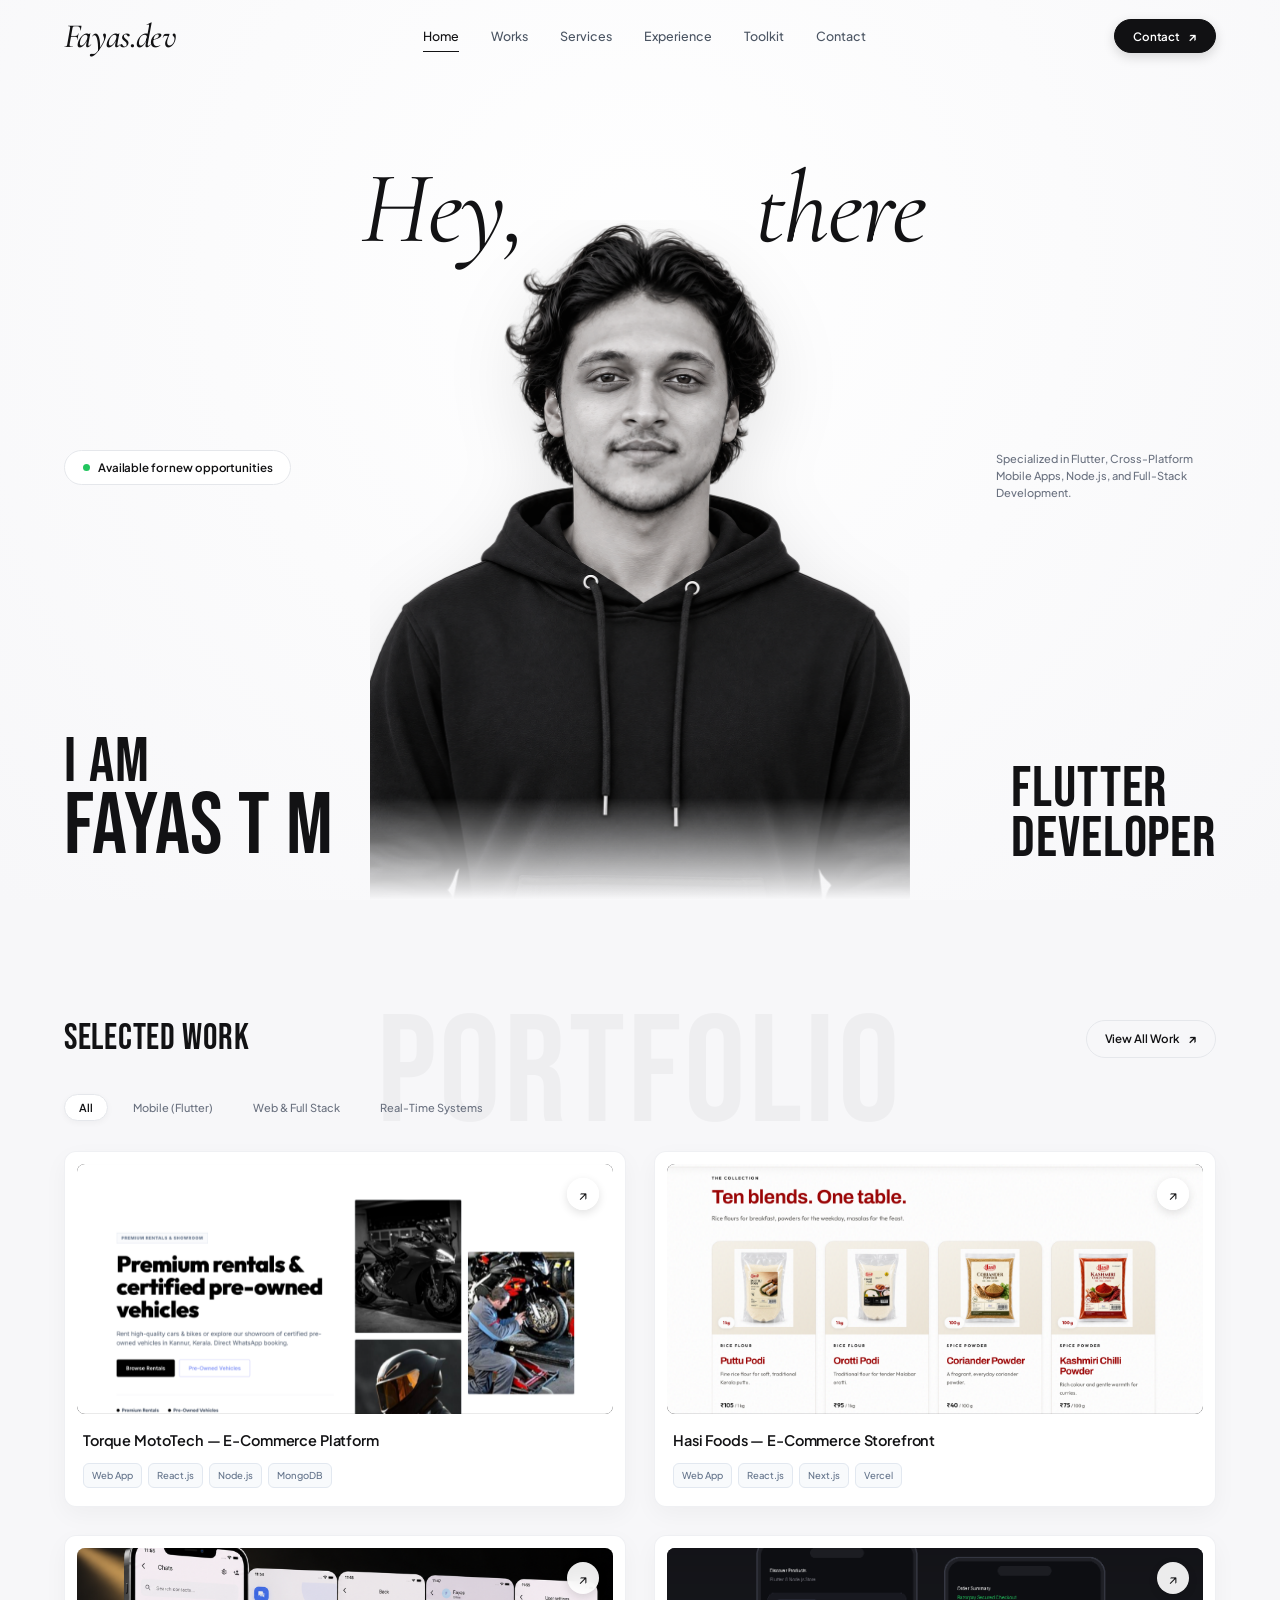
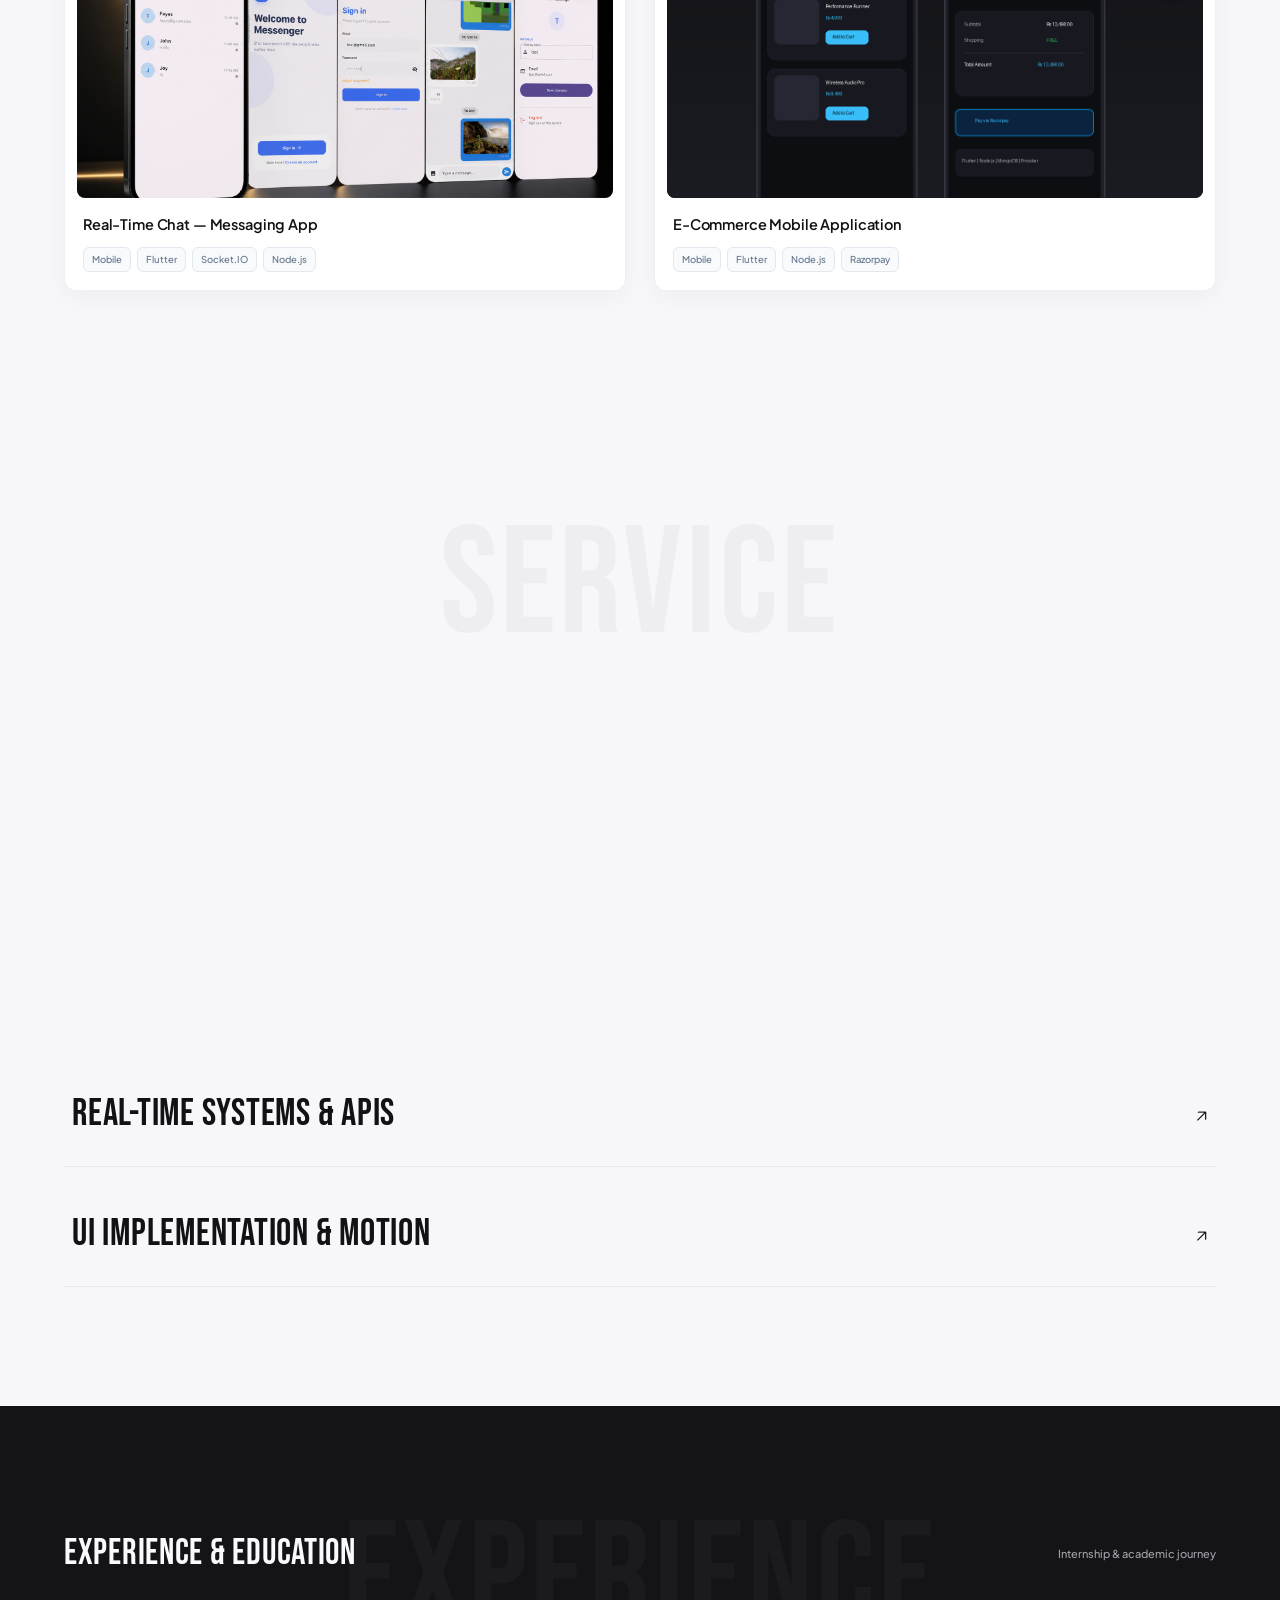
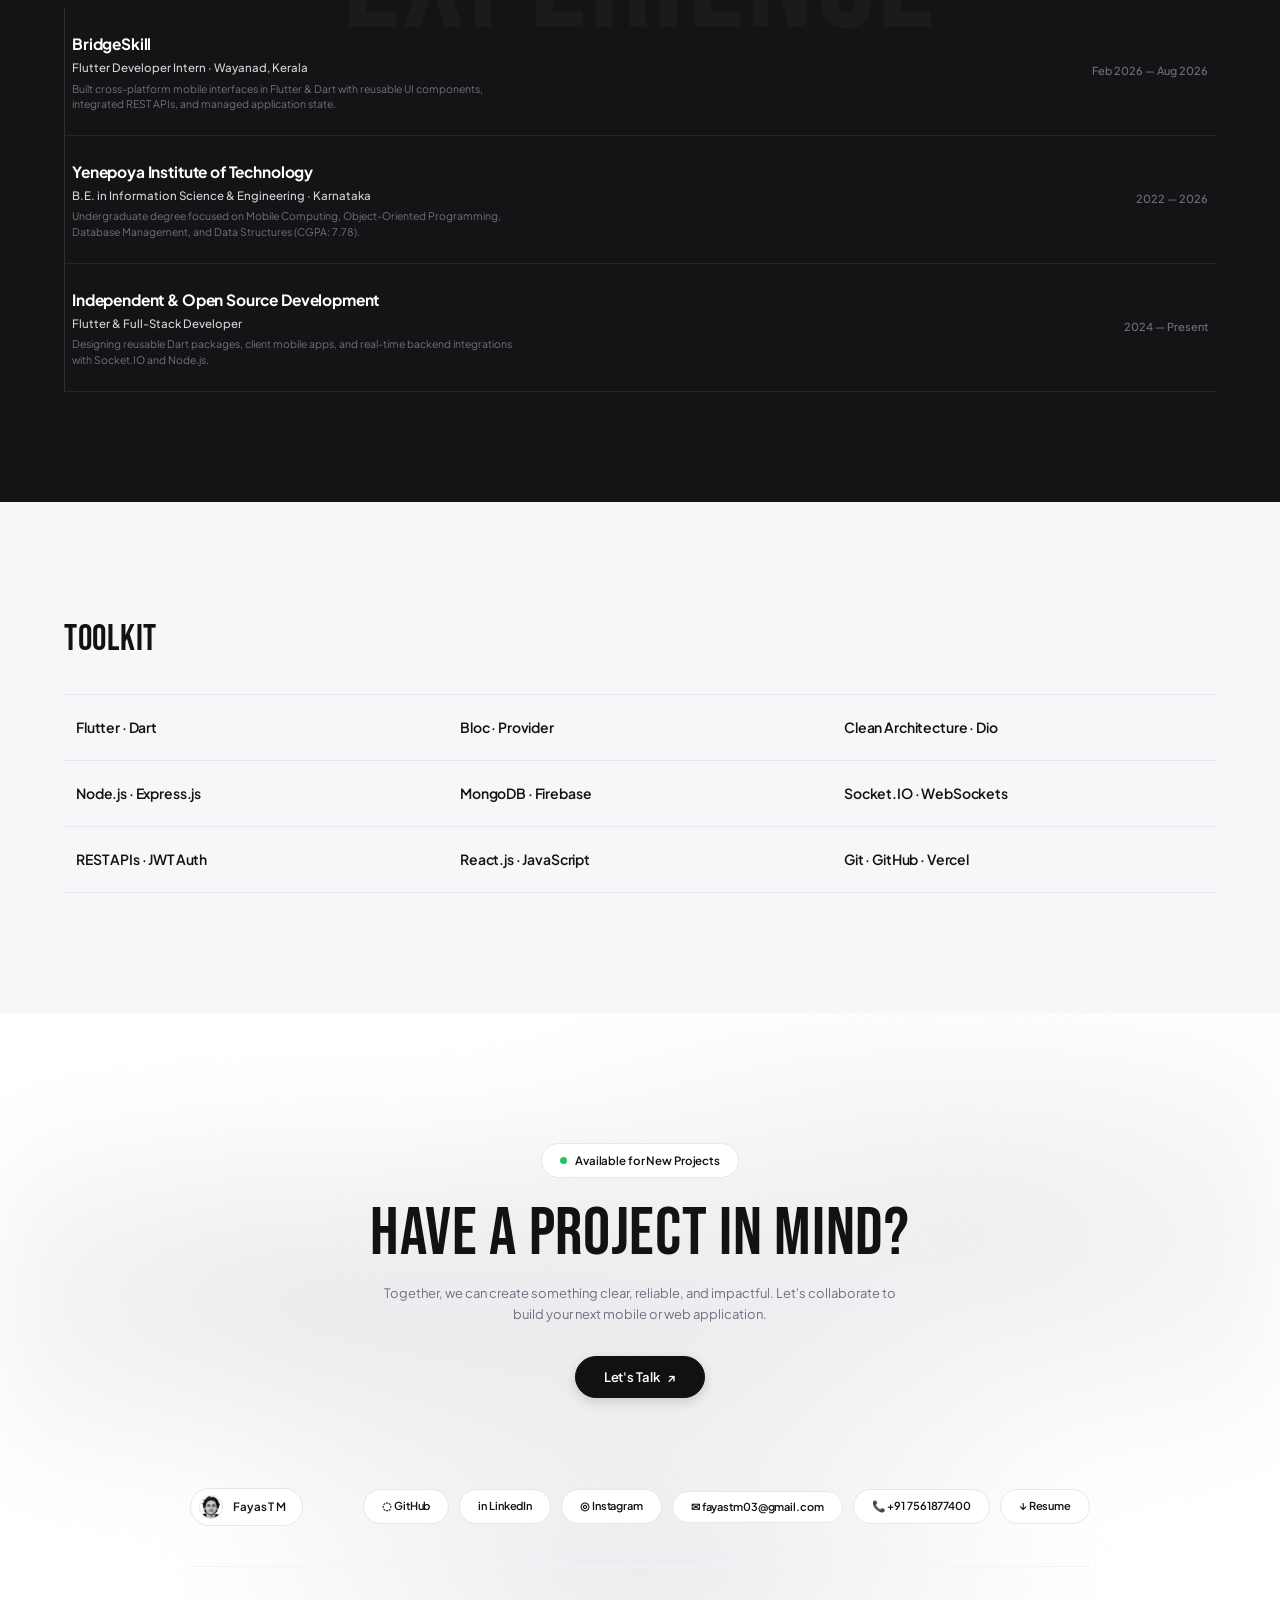
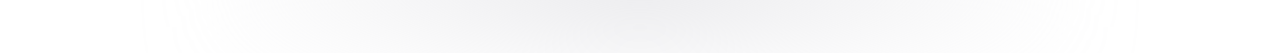
==== commit 2258b5e5: "added animations" ====
--- a/index.html
+++ b/index.html
@@ -14,10 +14,10 @@
   <meta property="og:description" content="Flutter Developer with hands-on experience building cross-platform mobile applications with Flutter, Dart, Node.js, and MongoDB.">
   <meta property="og:url" content="https://fayastm.vercel.app/">
   
-  <!-- Fonts -->
+  <!-- Google Fonts: Editorial Serif Italic, Condensed Display Sans & Clean Grotesk Body -->
   <link rel="preconnect" href="https://fonts.googleapis.com">
   <link rel="preconnect" href="https://fonts.gstatic.com" crossorigin>
-  <link href="https://fonts.googleapis.com/css2?family=Anton&family=Bebas+Neue&family=Cormorant+Garamond:ital,wght@1,300;1,400;1,500;1,600&family=Instrument+Serif:ital@0;1&family=Plus+Jakarta+Sans:ital,wght@0,300;0,400;0,500;0,600;0,700;1,400&family=Space+Grotesk:wght@500;600;700&display=swap" rel="stylesheet">
+  <link href="https://fonts.googleapis.com/css2?family=Anton&family=Bebas+Neue&family=Cormorant+Garamond:ital,wght@0,400;0,600;1,400;1,500;1,600;1,700&family=Plus+Jakarta+Sans:ital,wght@0,400;0,500;0,600;0,700;1,400&display=swap" rel="stylesheet">
   
   <link rel="stylesheet" href="style.css">
 </head>
@@ -29,15 +29,15 @@
   <!-- Header / Navigation Bar -->
   <nav class="site-nav" id="navbar">
     <div class="nav-left">
-      <a class="brand-logo" href="#top" aria-label="Fayas T M Home">Fayas.</a>
+      <a class="brand-logo" href="#top" aria-label="Fayas T M Home">Fayas.dev</a>
     </div>
 
     <div class="nav-links" id="navMenu">
       <a href="#top" class="nav-link active">Home</a>
-      <a href="#work" class="nav-link">Works <small>[01]</small></a>
-      <a href="#services" class="nav-link">Services <small>[02]</small></a>
-      <a href="#experience" class="nav-link">Experience <small>[03]</small></a>
-      <a href="#toolkit" class="nav-link">Toolkit <small>[04]</small></a>
+      <a href="#work" class="nav-link">Works </a>
+      <a href="#services" class="nav-link">Services</a>
+      <a href="#experience" class="nav-link">Experience </a>
+      <a href="#toolkit" class="nav-link">Toolkit </a>
       <a href="#contact" class="nav-link">Contact</a>
     </div>
 
@@ -129,7 +129,7 @@
       <div class="ghost-watermark" aria-hidden="true">PORTFOLIO</div>
       
       <div class="section-topbar">
-        <h2 class="section-title">/SELECTED WORK</h2>
+        <h2 class="section-title">SELECTED WORK</h2>
         <a href="https://github.com/fayastm03" target="_blank" rel="noreferrer" class="pill pill-outline view-all-btn">
           View All Work <span class="arrow">↗</span>
         </a>
@@ -165,7 +165,26 @@
           </div>
         </article>
 
-        <!-- Project 2: Real-time Chat App -->
+        <!-- Project 2: Hasi Foods -->
+        <article class="project-card" data-category="web" data-project-id="hasi">
+          <div class="project-media-wrap">
+            <img src="assets/hasi-foods-preview2.png" alt="Hasi Foods React.js storefront" loading="lazy">
+            <button class="card-arrow-btn" aria-label="View Hasi Foods details">
+              <span>↗</span>
+            </button>
+          </div>
+          <div class="project-info">
+            <h3 class="project-heading">Hasi Foods — E-Commerce Storefront</h3>
+            <div class="project-tags">
+              <span class="tag">Web App</span>
+              <span class="tag">React.js</span>
+              <span class="tag">Next.js</span>
+              <span class="tag">Vercel</span>
+            </div>
+          </div>
+        </article>
+
+        <!-- Project 3: Real-time Chat App -->
         <article class="project-card" data-category="mobile realtime" data-project-id="chat">
           <div class="project-media-wrap bg-chat">
             <img src="assets/realtime-chat-iphone-flow.png" alt="Real-time Chat Messaging App" loading="lazy">
@@ -184,7 +203,7 @@
           </div>
         </article>
 
-        <!-- Project 3: E-Commerce Mobile App -->
+        <!-- Project 4: E-Commerce Mobile App -->
         <article class="project-card" data-category="mobile" data-project-id="ecommerce">
           <div class="project-media-wrap">
             <img src="assets/ecommerce_mobile_mockup.png" alt="E-Commerce Mobile Application" loading="lazy">
@@ -203,25 +222,6 @@
           </div>
         </article>
 
-        <!-- Project 4: Car Rental Application -->
-        <article class="project-card" data-category="mobile" data-project-id="rental">
-          <div class="project-media-wrap">
-            <img src="assets/car_rental_mockup.png" alt="Car Rental Application" loading="lazy">
-            <button class="card-arrow-btn" aria-label="View Car Rental Application details">
-              <span>↗</span>
-            </button>
-          </div>
-          <div class="project-info">
-            <h3 class="project-heading">Car Rental — Vehicle Booking App</h3>
-            <div class="project-tags">
-              <span class="tag">Mobile</span>
-              <span class="tag">Flutter</span>
-              <span class="tag">Firebase</span>
-              <span class="tag">Firestore</span>
-            </div>
-          </div>
-        </article>
-
       </div>
     </section>
 
@@ -230,7 +230,7 @@
       <div class="ghost-watermark" aria-hidden="true">SERVICE</div>
       
       <div class="section-topbar">
-        <h2 class="section-title">/SERVICE</h2>
+        <h2 class="section-title">SERVICE</h2>
       </div>
 
       <div class="service-accordion" id="serviceAccordion">
@@ -258,7 +258,7 @@
             </div>
             <div class="service-body-right">
               <div class="service-mockup-card">
-                <img src="assets/flutter_service_preview.png" alt="Flutter Mobile UI showcase" loading="lazy">
+                <img src="assets/service.png" alt="Flutter Mobile UI showcase" loading="lazy">
               </div>
             </div>
           </div>
@@ -381,21 +381,18 @@
         <div class="ghost-watermark ghost-dark" aria-hidden="true">EXPERIENCE</div>
         
         <div class="section-topbar experience-topbar">
-          <h2 class="section-title light">/EXPERIENCE & EDUCATION</h2>
+          <h2 class="section-title light">EXPERIENCE & EDUCATION</h2>
           <span class="experience-badge">Internship & academic journey</span>
         </div>
 
         <div class="experience-timeline">
           
           <!-- Experience 1: BridgeSkill Flutter Developer Intern -->
-          <article class="exp-item" data-has-preview="true">
+          <article class="exp-item">
             <div class="exp-main">
               <h3 class="exp-company">BridgeSkill</h3>
               <p class="exp-role">Flutter Developer Intern · Wayanad, Kerala</p>
               <p class="exp-sub">Built cross-platform mobile interfaces in Flutter & Dart with reusable UI components, integrated REST APIs, and managed application state.</p>
-            </div>
-            <div class="exp-hover-preview" aria-hidden="true">
-              <img src="assets/flutter_service_preview.png" alt="BridgeSkill Flutter project preview" loading="lazy">
             </div>
             <div class="exp-date">Feb 2026 — Aug 2026</div>
           </article>
@@ -426,7 +423,7 @@
     <!-- Toolkit / Skills Section -->
     <section class="section skills-section" id="toolkit">
       <div class="section-topbar">
-        <h2 class="section-title">/TOOLKIT</h2>
+        <h2 class="section-title">TOOLKIT</h2>
       </div>
 
       <div class="skills-grid">
--- a/style.css
+++ b/style.css
@@ -1,12 +1,17 @@
 /* ==========================================================================
-   Fayas T M Portfolio — Modern, Responsive & High-Performance Design System
+   Fayas T M Portfolio — Editorial Typography & Modern Design System
    ========================================================================== */
 
 :root {
-  --font-serif: 'Playfair Display', 'Instrument Serif', Georgia, serif;
-  --font-impact: 'Bebas Neue', 'Oswald', -apple-system, sans-serif;
-  --font-display: 'Space Grotesk', -apple-system, BlinkMacSystemFont, sans-serif;
+  /* Editorial & Condensed Typography Token System */
+  --font-display-serif: 'Cormorant Garamond', 'Playfair Display', Georgia, serif;
+  --font-display-condensed: 'Bebas Neue', 'Anton', 'Oswald', -apple-system, sans-serif;
   --font-body: 'Plus Jakarta Sans', -apple-system, BlinkMacSystemFont, sans-serif;
+  
+  /* Fallback aliases */
+  --font-serif: var(--font-display-serif);
+  --font-impact: var(--font-display-condensed);
+  --font-display: var(--font-display-condensed);
   
   --bg-light: #f7f7f9;
   --bg-white: #ffffff;
@@ -30,6 +35,7 @@
   --shadow-dark: 0 15px 35px rgba(0, 0, 0, 0.35);
   
   --ease-smooth: cubic-bezier(0.16, 1, 0.3, 1);
+  --ease-premium: cubic-bezier(0.22, 1, 0.36, 1);
   --transition-fast: 0.2s var(--ease-smooth);
   --transition-normal: 0.35s var(--ease-smooth);
   --transition-slow: 0.6s var(--ease-smooth);
@@ -191,9 +197,9 @@
 }
 
 .brand-logo {
-  font-family: var(--font-serif);
-  font-size: 32px;
-  font-weight: 400;
+  font-family: var(--font-display-serif);
+  font-size: 34px;
+  font-weight: 500;
   font-style: italic;
   letter-spacing: -0.02em;
   color: var(--text-main);
@@ -229,6 +235,53 @@
 
 .nav-link:hover, .nav-link.active {
   color: var(--text-main);
+}
+
+/* Quiet page-load entrance for the fixed navigation. */
+.motion-ready .brand-logo,
+.motion-ready .nav-link,
+.motion-ready .talk-btn {
+  opacity: 0;
+  transform: translateY(-8px);
+  animation: navEnter 700ms var(--ease-premium) forwards;
+}
+
+.motion-ready .nav-link:nth-child(2) { animation-delay: 70ms; }
+.motion-ready .nav-link:nth-child(3) { animation-delay: 120ms; }
+.motion-ready .nav-link:nth-child(4) { animation-delay: 170ms; }
+.motion-ready .nav-link:nth-child(5) { animation-delay: 220ms; }
+.motion-ready .nav-link:nth-child(6) { animation-delay: 270ms; }
+.motion-ready .talk-btn { animation-delay: 340ms; }
+
+@keyframes navEnter {
+  to {
+    opacity: 1;
+    transform: translateY(0);
+  }
+}
+
+.nav-link {
+  position: relative;
+  transition: color var(--transition-fast), opacity var(--transition-fast), transform var(--transition-fast);
+}
+
+.nav-link::after {
+  content: "";
+  position: absolute;
+  right: 0;
+  bottom: -7px;
+  left: 0;
+  height: 1px;
+  background: currentColor;
+  transform: scaleX(0);
+  transform-origin: right center;
+  transition: transform 280ms var(--ease-premium);
+}
+
+.nav-link:hover::after,
+.nav-link.active::after {
+  transform: scaleX(1);
+  transform-origin: left center;
 }
 
 .nav-right {
@@ -304,15 +357,17 @@
 }
 
 .mob-link {
-  font-family: var(--font-display);
-  font-size: 26px;
-  font-weight: 600;
+  font-family: var(--font-display-condensed);
+  font-size: 32px;
+  letter-spacing: 0.02em;
+  text-transform: uppercase;
   color: var(--text-main);
 }
 
 .mob-link small {
   font-size: 13px;
   color: var(--text-muted);
+  font-family: var(--font-body);
 }
 
 .mobile-socials {
@@ -350,7 +405,7 @@
   left: 50%;
   transform: translateX(-50%);
   width: 100%;
-  max-width: 980px;
+  max-width: 1120px;
   display: flex;
   justify-content: center;
   align-items: center;
@@ -359,9 +414,28 @@
   padding: 0 20px;
 }
 
+.motion-ready .hero-greeting-frame {
+  opacity: 0;
+  transform: translateX(-50%) translateY(12px);
+  transition: opacity 900ms var(--ease-premium), transform 900ms var(--ease-premium);
+  animation: heroFrameIn 900ms var(--ease-premium) forwards;
+}
+
+@keyframes heroFrameIn {
+  to {
+    opacity: 1;
+    transform: translateX(-50%) translateY(0);
+  }
+}
+
+.motion-ready.hero-loaded .hero-greeting-frame {
+  opacity: 1;
+  transform: translateX(-50%) translateY(0);
+}
+
 .greeting-word {
-  font-family: var(--font-serif);
-  font-size: clamp(65px, 9.5vw, 140px);
+  font-family: var(--font-display-serif);
+  font-size: clamp(58px, 8vw, 120px);
   font-weight: 400;
   font-style: italic;
   line-height: 0.9;
@@ -371,13 +445,33 @@
   white-space: nowrap;
 }
 
+.motion-ready .greeting-word {
+  transform: translateY(24px);
+  transition: transform 1000ms var(--ease-premium);
+  animation: greetingReveal 1000ms var(--ease-premium) forwards;
+}
+
+@keyframes greetingReveal {
+  to {
+    transform: translateY(0);
+  }
+}
+
+.motion-ready.hero-loaded .greeting-word {
+  transform: translateY(0);
+}
+
+.motion-ready.hero-loaded .greeting-right {
+  transition-delay: 100ms;
+}
+
 .greeting-left {
   text-align: right;
   flex: 1;
 }
 
 .greeting-center-gap {
-  width: clamp(180px, 24vw, 290px);
+  width: clamp(120px, 18vw, 240px);
   flex-shrink: 0;
 }
 
@@ -404,6 +498,26 @@
   mask-image: linear-gradient(to bottom, black 85%, transparent 100%);
 }
 
+.motion-ready .hero-photo-wrapper {
+  opacity: 0;
+  transform: translateX(-50%) translateY(18px) scale(1.04);
+  transition: opacity 1100ms var(--ease-premium), transform 1100ms var(--ease-premium);
+  animation: heroPhotoIn 1100ms var(--ease-premium) 260ms forwards;
+}
+
+@keyframes heroPhotoIn {
+  to {
+    opacity: 1;
+    transform: translateX(-50%) translateY(0) scale(1);
+  }
+}
+
+.motion-ready.hero-loaded .hero-photo-wrapper {
+  opacity: 1;
+  transform: translateX(-50%) translateY(0) scale(1);
+  transition-delay: 260ms;
+}
+
 .hero-photo {
   height: 100%;
   display: flex;
@@ -428,6 +542,37 @@
   transform: translateY(-50%);
   z-index: 4;
 }
+
+.motion-ready .hero-mid-badge,
+.motion-ready .hero-mid-copy,
+.motion-ready .hero-bottom-left,
+.motion-ready .hero-bottom-right {
+  opacity: 0;
+  transition: opacity 700ms var(--ease-premium), transform 700ms var(--ease-premium);
+}
+
+.motion-ready .hero-mid-badge,
+.motion-ready .hero-mid-copy {
+  transform: translateY(calc(-50% + 10px));
+}
+
+.motion-ready .hero-bottom-left,
+.motion-ready .hero-bottom-right {
+  transform: translateY(20px);
+}
+
+.motion-ready.hero-loaded .hero-mid-badge,
+.motion-ready.hero-loaded .hero-mid-copy,
+.motion-ready.hero-loaded .hero-bottom-left,
+.motion-ready.hero-loaded .hero-bottom-right {
+  opacity: 1;
+  transform: translateY(0);
+}
+
+.motion-ready.hero-loaded .hero-mid-badge { transition-delay: 760ms; }
+.motion-ready.hero-loaded .hero-mid-copy { transition-delay: 640ms; }
+.motion-ready.hero-loaded .hero-bottom-left { transition-delay: 620ms; }
+.motion-ready.hero-loaded .hero-bottom-right { transition-delay: 820ms; }
 
 /* Right Mid Element: Specialization Text */
 .hero-mid-copy {
@@ -441,6 +586,7 @@
 }
 
 .hero-specialization {
+  font-family: var(--font-body);
   font-size: 11px;
   line-height: 1.55;
   color: var(--text-muted);
@@ -457,7 +603,7 @@
 }
 
 .hero-giant-title {
-  font-family: var(--font-impact);
+  font-family: var(--font-display-condensed);
   font-size: clamp(48px, 6.8vw, 96px);
   font-weight: 400;
   line-height: 0.86;
@@ -488,7 +634,7 @@
 }
 
 .hero-giant-role {
-  font-family: var(--font-impact);
+  font-family: var(--font-display-condensed);
   font-size: clamp(32px, 4.5vw, 64px);
   font-weight: 400;
   line-height: 0.88;
@@ -515,10 +661,11 @@
   top: 60px;
   left: 0;
   right: 0;
-  font-family: var(--font-display);
-  font-size: clamp(55px, 11vw, 160px);
-  font-weight: 700;
-  letter-spacing: -0.06em;
+  font-family: var(--font-display-condensed);
+  font-size: clamp(60px, 12vw, 160px);
+  font-weight: 400;
+  letter-spacing: 0.02em;
+  text-transform: uppercase;
   text-align: center;
   color: rgba(0, 0, 0, 0.035);
   pointer-events: none;
@@ -536,10 +683,12 @@
 }
 
 .section-title {
-  font-family: var(--font-display);
-  font-size: clamp(20px, 3vw, 26px);
-  font-weight: 600;
-  letter-spacing: -0.04em;
+  font-family: var(--font-display-condensed);
+  font-size: clamp(24px, 3.2vw, 36px);
+  font-weight: 400;
+  letter-spacing: 0.02em;
+  text-transform: uppercase;
+  line-height: 1;
   color: var(--text-main);
 }
 
@@ -563,6 +712,7 @@
 .filter-pill {
   padding: 6px 14px;
   border-radius: 9999px;
+  font-family: var(--font-body);
   font-size: 11px;
   font-weight: 500;
   color: var(--text-muted);
@@ -599,14 +749,15 @@
   box-shadow: 0 8px 24px rgba(0, 0, 0, 0.04);
   border: 1px solid rgba(229, 231, 235, 0.6);
   cursor: pointer;
-  transition: transform var(--transition-normal), box-shadow var(--transition-normal);
+  transition: opacity 650ms var(--ease-premium), transform 500ms var(--ease-premium), box-shadow 500ms var(--ease-premium), border-color 500ms var(--ease-premium);
   display: flex;
   flex-direction: column;
 }
 
 .project-card:hover {
-  transform: translateY(-6px);
+  transform: translateY(-5px);
   box-shadow: var(--shadow-lg);
+  border-color: rgba(203, 213, 225, 0.95);
 }
 
 .project-media-wrap {
@@ -629,7 +780,7 @@
   width: 100%;
   height: 100%;
   object-fit: cover;
-  transition: transform var(--transition-normal);
+  transition: transform 500ms var(--ease-premium);
 }
 
 .project-card:hover .project-media-wrap img {
@@ -658,7 +809,7 @@
 .project-card:hover .card-arrow-btn {
   background: var(--text-main);
   color: var(--text-white);
-  transform: scale(1.08);
+  transform: translate(2px, -2px) scale(1.05);
 }
 
 .project-info {
@@ -669,11 +820,16 @@
 }
 
 .project-heading {
-  font-family: var(--font-display);
-  font-size: 14px;
+  font-family: var(--font-body);
+  font-size: 14.5px;
   font-weight: 600;
-  letter-spacing: -0.02em;
+  letter-spacing: -0.01em;
   color: var(--text-main);
+  transition: transform 400ms var(--ease-premium);
+}
+
+.project-card:hover .project-heading {
+  transform: translateX(3px);
 }
 
 .project-tags {
@@ -684,6 +840,7 @@
 
 .tag {
   display: inline-block;
+  font-family: var(--font-body);
   font-size: 9.5px;
   font-weight: 500;
   color: #64748b;
@@ -707,7 +864,12 @@
 
 .service-row {
   border-bottom: 1px solid var(--border-light);
-  transition: all var(--transition-normal);
+  transition: opacity 700ms var(--ease-premium), transform 500ms var(--ease-premium), border-color 300ms ease-out, background-color 300ms ease-out;
+}
+
+.service-row:not(.expanded):hover {
+  transform: translateX(4px);
+  border-color: #cbd5e1;
 }
 
 .service-row-header {
@@ -720,10 +882,11 @@
 }
 
 .service-name {
-  font-family: var(--font-display);
-  font-size: clamp(20px, 3.2vw, 32px);
-  font-weight: 600;
-  letter-spacing: -0.05em;
+  font-family: var(--font-display-condensed);
+  font-size: clamp(24px, 3.2vw, 38px);
+  font-weight: 400;
+  letter-spacing: 0.02em;
+  text-transform: uppercase;
   color: var(--text-main);
   transition: color var(--transition-fast);
 }
@@ -737,6 +900,28 @@
   font-weight: 300;
   color: var(--text-main);
   transition: transform var(--transition-fast);
+}
+
+.service-row:not(.expanded):hover .service-action-icon {
+  transform: translate(3px, -2px);
+}
+
+.service-row.reveal {
+  transform: translateX(30px);
+}
+
+.service-row.reveal.visible {
+  transform: translateX(0);
+}
+
+.service-row:hover .service-mockup-card,
+.service-row:hover .feature-metric {
+  transform: translateX(2px);
+}
+
+.service-mockup-card,
+.feature-metric {
+  transition: transform 400ms var(--ease-premium), border-color 300ms ease-out;
 }
 
 .service-row-body {
@@ -774,14 +959,16 @@
 }
 
 .service-body-title {
-  font-family: var(--font-display);
-  font-size: clamp(22px, 3vw, 30px);
-  font-weight: 700;
-  letter-spacing: -0.04em;
+  font-family: var(--font-display-condensed);
+  font-size: clamp(22px, 2.8vw, 32px);
+  font-weight: 400;
+  letter-spacing: 0.02em;
+  text-transform: uppercase;
   color: #ffffff;
 }
 
 .service-body-desc {
+  font-family: var(--font-body);
   font-size: 12px;
   line-height: 1.65;
   color: #a1a1aa;
@@ -796,6 +983,7 @@
 }
 
 .deliverable-tag {
+  font-family: var(--font-body);
   font-size: 10px;
   font-weight: 500;
   padding: 4px 10px;
@@ -846,13 +1034,14 @@
 
 .metric-num {
   display: block;
-  font-family: var(--font-display);
-  font-size: 24px;
-  font-weight: 700;
+  font-family: var(--font-display-condensed);
+  font-size: 28px;
+  letter-spacing: 0.02em;
   color: #ffffff;
 }
 
 .metric-label {
+  font-family: var(--font-body);
   font-size: 11px;
   color: #a1a1aa;
 }
@@ -877,6 +1066,7 @@
 }
 
 .experience-badge {
+  font-family: var(--font-body);
   font-size: 11px;
   color: #a1a1aa;
   font-weight: 500;
@@ -887,6 +1077,23 @@
   z-index: 1;
   display: flex;
   flex-direction: column;
+}
+
+.experience-timeline::before {
+  content: "";
+  position: absolute;
+  top: 0;
+  bottom: 0;
+  left: 0;
+  width: 1px;
+  background: rgba(255, 255, 255, 0.12);
+  transform: scaleY(0);
+  transform-origin: top;
+  transition: transform 1000ms var(--ease-premium);
+}
+
+.experience-timeline.motion-visible::before {
+  transform: scaleY(1);
 }
 
 .exp-item {
@@ -912,27 +1119,30 @@
 }
 
 .exp-company {
-  font-family: var(--font-display);
-  font-size: 15px;
-  font-weight: 600;
-  letter-spacing: -0.02em;
+  font-family: var(--font-body);
+  font-size: 15.5px;
+  font-weight: 700;
+  letter-spacing: -0.01em;
   color: #ffffff;
 }
 
 .exp-role {
+  font-family: var(--font-body);
   font-size: 11.5px;
   color: #d4d4d8;
   font-weight: 500;
 }
 
 .exp-sub {
-  font-size: 10px;
+  font-family: var(--font-body);
+  font-size: 10.5px;
   color: #71717a;
   max-width: 460px;
   line-height: 1.45;
 }
 
 .exp-date {
+  font-family: var(--font-body);
   font-size: 11px;
   color: #71717a;
   font-weight: 500;
@@ -972,17 +1182,18 @@
 .skill-card {
   padding: 22px 12px;
   border-bottom: 1px solid var(--border-light);
-  font-family: var(--font-display);
-  font-size: 15px;
-  font-weight: 500;
-  letter-spacing: -0.02em;
+  font-family: var(--font-body);
+  font-size: 14px;
+  font-weight: 600;
+  letter-spacing: -0.01em;
   color: var(--text-main);
-  transition: all var(--transition-fast);
+  transition: opacity 650ms var(--ease-premium), transform 400ms var(--ease-premium), background-color var(--transition-fast), padding-left var(--transition-fast), color var(--transition-fast);
 }
 
 .skill-card:hover {
   background: var(--bg-white);
   padding-left: 20px;
+  color: #4b5563;
 }
 
 /* ==========================================================================
@@ -1019,16 +1230,18 @@
 }
 
 .contact-heading {
-  font-family: var(--font-display);
-  font-size: clamp(32px, 5.5vw, 60px);
-  font-weight: 700;
-  letter-spacing: -0.06em;
+  font-family: var(--font-display-condensed);
+  font-size: clamp(34px, 5.5vw, 68px);
+  font-weight: 400;
+  letter-spacing: 0.01em;
+  line-height: 0.95;
   color: var(--text-main);
   margin: 24px 0 16px;
-  line-height: 1.05;
+  text-transform: uppercase;
 }
 
 .contact-subtext {
+  font-family: var(--font-body);
   font-size: 13px;
   line-height: 1.65;
   color: var(--text-muted);
@@ -1040,6 +1253,22 @@
   padding: 12px 28px;
   font-size: 13px;
   margin-bottom: 90px;
+}
+
+.contact-action-btn:hover {
+  transform: translateY(-2px) scale(1.03);
+}
+
+.contact-inner > .availability-pill { transition-delay: 0ms; }
+.contact-inner > .contact-heading { transition-delay: 100ms; }
+.contact-inner > .contact-subtext { transition-delay: 180ms; }
+.contact-inner > .contact-action-btn { transition-delay: 260ms; }
+.contact-inner > .footer-bar { transition-delay: 340ms; }
+.contact-inner > .footer-credit { transition-delay: 420ms; }
+
+.footer-social-links .pill:hover,
+.back-to-top-link:hover {
+  transform: translateY(-2px);
 }
 
 /* Footer Bottom Bar */
@@ -1128,8 +1357,8 @@
   overflow-y: auto;
   position: relative;
   box-shadow: var(--shadow-lg);
-  transform: translateY(20px) scale(0.96);
-  transition: transform var(--transition-normal);
+  transform: translateY(15px) scale(0.97);
+  transition: transform 450ms var(--ease-premium);
   padding: 36px;
 }
 
@@ -1168,14 +1397,16 @@
 }
 
 .contact-modal-header h2 {
-  font-family: var(--font-display);
-  font-size: 24px;
-  font-weight: 700;
-  letter-spacing: -0.04em;
+  font-family: var(--font-display-condensed);
+  font-size: 28px;
+  font-weight: 400;
+  letter-spacing: 0.01em;
+  text-transform: uppercase;
   margin: 12px 0 6px;
 }
 
 .contact-modal-header p {
+  font-family: var(--font-body);
   font-size: 12px;
   color: var(--text-muted);
 }
@@ -1238,14 +1469,16 @@
 }
 
 .modal-project-title {
-  font-family: var(--font-display);
-  font-size: 22px;
-  font-weight: 700;
-  letter-spacing: -0.03em;
+  font-family: var(--font-display-condensed);
+  font-size: 28px;
+  font-weight: 400;
+  letter-spacing: 0.01em;
+  text-transform: uppercase;
   margin-bottom: 12px;
 }
 
 .modal-project-desc {
+  font-family: var(--font-body);
   font-size: 12.5px;
   line-height: 1.7;
   color: var(--text-muted);
@@ -1257,6 +1490,7 @@
 }
 
 .modal-features-list h4 {
+  font-family: var(--font-body);
   font-size: 12px;
   font-weight: 700;
   margin-bottom: 10px;
@@ -1272,6 +1506,7 @@
 }
 
 .modal-features-list li {
+  font-family: var(--font-body);
   font-size: 12px;
   color: #4b5563;
   display: flex;
@@ -1356,8 +1591,21 @@
 }
 
 @media (max-width: 768px) {
+  html {
+    overflow-x: hidden;
+  }
+
   .site-nav {
-    padding: 0 20px;
+    height: 64px;
+    padding: 0 max(16px, env(safe-area-inset-right)) 0 max(16px, env(safe-area-inset-left));
+  }
+
+  .brand-logo {
+    font-size: 30px;
+  }
+
+  .talk-btn {
+    display: none;
   }
   
   .nav-links {
@@ -1370,9 +1618,9 @@
   
   .hero-section {
     height: auto;
-    min-height: 100vh;
-    padding-top: 80px;
-    padding-bottom: 30px;
+    min-height: 760px;
+    padding-top: 72px;
+    padding-bottom: 24px;
     display: flex;
     flex-direction: column;
     justify-content: flex-start;
@@ -1383,8 +1631,9 @@
     top: auto;
     left: auto;
     transform: none;
-    margin-top: 20px;
-    padding: 0 10px;
+    width: 100%;
+    margin-top: 12px;
+    padding: 0 16px;
   }
   
   .greeting-word {
@@ -1392,14 +1641,14 @@
   }
   
   .greeting-center-gap {
-    width: 28vw;
+    width: 20vw;
   }
   
   .hero-photo-wrapper {
     position: absolute;
     bottom: 0;
-    height: 400px;
-    width: 290px;
+    height: min(52vh, 420px);
+    width: min(76vw, 300px);
   }
   
   .hero-mid-badge {
@@ -1407,8 +1656,15 @@
     top: auto;
     left: auto;
     transform: none;
-    margin-top: 110px;
-    padding: 0 20px;
+    margin-top: 96px;
+    padding: 0 16px;
+    z-index: 4;
+  }
+
+  .hero-mid-badge .pill {
+    max-width: 100%;
+    overflow: hidden;
+    text-overflow: ellipsis;
   }
   
   .hero-mid-copy {
@@ -1416,9 +1672,10 @@
     top: auto;
     right: auto;
     transform: none;
-    margin-top: 14px;
-    padding: 0 20px;
-    max-width: 280px;
+    margin-top: 12px;
+    padding: 0 16px;
+    max-width: 250px;
+    z-index: 4;
   }
   
   .hero-bottom-left {
@@ -1426,8 +1683,9 @@
     bottom: auto;
     left: auto;
     margin-top: auto;
-    padding: 30px 20px 0;
+    padding: 24px 16px 0;
     max-width: 100%;
+    z-index: 4;
   }
   
   .hero-giant-title {
@@ -1442,17 +1700,68 @@
     position: relative;
     bottom: auto;
     right: auto;
-    padding: 10px 20px 10px;
+    padding: 8px 16px 8px;
+    z-index: 4;
   }
   
   .hero-giant-role {
     font-size: 10vw;
+  }
+
+  .motion-ready .hero-greeting-frame {
+    transform: translateY(12px);
+  }
+
+  .motion-ready.hero-loaded .hero-greeting-frame {
+    transform: translateY(0);
+  }
+
+  .motion-ready .hero-mid-badge,
+  .motion-ready .hero-mid-copy {
+    transform: translateY(10px);
+  }
+
+  .motion-ready.hero-loaded .hero-mid-badge,
+  .motion-ready.hero-loaded .hero-mid-copy {
+    transform: translateY(0);
+  }
+
+  .motion-ready .hero-photo-wrapper {
+    transform: translateX(-50%) translateY(18px) scale(1.04);
+  }
+
+  .motion-ready.hero-loaded .hero-photo-wrapper {
+    transform: translateX(-50%) translateY(0) scale(1);
   }
   
   .section {
     width: calc(100% - 40px);
     padding: 80px 0;
   }
+
+  .section-topbar {
+    align-items: flex-start;
+    flex-direction: column;
+    gap: 16px;
+    margin-bottom: 28px;
+  }
+
+  .view-all-btn {
+    align-self: flex-start;
+  }
+
+  .filter-pills-row {
+    flex-wrap: nowrap;
+    overflow-x: auto;
+    margin-right: -20px;
+    padding-right: 20px;
+    padding-bottom: 4px;
+    scrollbar-width: none;
+  }
+
+  .filter-pills-row::-webkit-scrollbar {
+    display: none;
+  }
   
   .projects-grid {
     grid-template-columns: 1fr;
@@ -1460,7 +1769,36 @@
   }
   
   .project-media-wrap {
-    height: 210px;
+    height: auto;
+    aspect-ratio: 16 / 10;
+  }
+
+  .service-row-header {
+    padding: 20px 4px;
+    gap: 14px;
+  }
+
+  .service-name {
+    font-size: clamp(23px, 7vw, 32px);
+    line-height: 0.95;
+  }
+
+  .service-row.expanded .service-row-body {
+    gap: 24px;
+    padding: 24px 18px;
+  }
+
+  .service-body-title {
+    font-size: clamp(22px, 7vw, 30px);
+    line-height: 0.98;
+  }
+
+  .service-body-desc {
+    font-size: 11.5px;
+  }
+
+  .service-body-right {
+    width: 100%;
   }
   
   .skills-grid {
@@ -1475,6 +1813,13 @@
   
   .footer-social-links {
     justify-content: center;
+    width: 100%;
+  }
+
+  .footer-pill {
+    max-width: 100%;
+    overflow: hidden;
+    text-overflow: ellipsis;
   }
   
   .footer-credit {
@@ -1488,8 +1833,20 @@
 }
 
 @media (max-width: 480px) {
+  .mobile-nav-content {
+    gap: 28px;
+  }
+
+  .mobile-links {
+    gap: 16px;
+  }
+
+  .mob-link {
+    font-size: 28px;
+  }
+
   .greeting-word {
-    font-size: 18vw;
+    font-size: 17vw;
   }
   
   .hero-giant-title {
@@ -1499,6 +1856,35 @@
   .hero-giant-role {
     font-size: 11vw;
   }
+
+  .hero-section {
+    min-height: 720px;
+  }
+
+  .hero-photo-wrapper {
+    height: 360px;
+  }
+
+  .hero-mid-badge {
+    margin-top: 88px;
+  }
+
+  .availability-pill {
+    font-size: 10.5px;
+    padding-inline: 12px;
+  }
+
+  .contact-section {
+    padding-top: 90px;
+  }
+
+  .contact-heading {
+    font-size: 13vw;
+  }
+
+  .modal-backdrop {
+    padding: 12px;
+  }
   
   .skills-grid {
     grid-template-columns: 1fr;
@@ -1506,17 +1892,115 @@
   
   .modal-container {
     padding: 24px 18px;
-  }
-}
-
-/* Subtle scroll reveal animation */
-.reveal {
+    border-radius: 12px;
+  }
+}
+
+/* Subtle one-time scroll reveals */
+.reveal,
+.reveal-section,
+.reveal-heading,
+.reveal-image {
   opacity: 0;
-  transform: translateY(24px);
-  transition: opacity 0.7s cubic-bezier(0.16, 1, 0.3, 1), transform 0.7s cubic-bezier(0.16, 1, 0.3, 1);
-}
-
-.reveal.visible {
+  transform: translateY(32px);
+  transition: opacity 0.7s ease-out, transform 0.7s var(--ease-premium);
+}
+
+.reveal-section {
+  transform: translateY(25px);
+}
+
+.reveal-heading {
+  transform: translateY(15px);
+}
+
+.reveal-image {
+  transform: translateY(10px) scale(0.98);
+}
+
+.reveal-section,
+.reveal-heading,
+.reveal-image {
+  will-change: opacity, transform;
+}
+
+.reveal.visible,
+.reveal-section.visible,
+.reveal-heading.visible,
+.reveal-image.visible {
   opacity: 1;
-  transform: translateY(0);
-}
+  transform: translateY(0) scale(1);
+}
+
+.stagger-item:nth-child(2) { transition-delay: 90ms; }
+.stagger-item:nth-child(3) { transition-delay: 180ms; }
+.stagger-item:nth-child(4) { transition-delay: 270ms; }
+.stagger-item:nth-child(5) { transition-delay: 360ms; }
+.stagger-item:nth-child(6) { transition-delay: 450ms; }
+.stagger-item:nth-child(7) { transition-delay: 540ms; }
+.stagger-item:nth-child(8) { transition-delay: 630ms; }
+.stagger-item:nth-child(9) { transition-delay: 720ms; }
+
+@media (max-width: 768px) {
+  .reveal,
+  .reveal-section,
+  .reveal-heading,
+  .reveal-image {
+    transform: translateY(20px);
+    transition-duration: 600ms;
+  }
+
+  .reveal-section {
+    transform: translateY(18px);
+  }
+
+  .reveal-heading {
+    transform: translateY(12px);
+  }
+
+  .reveal-image {
+    transform: translateY(8px) scale(0.99);
+  }
+
+  .service-row.reveal {
+    transform: translateX(20px);
+  }
+}
+
+@media (prefers-reduced-motion: reduce) {
+  html {
+    scroll-behavior: auto;
+  }
+
+  *, *::before, *::after {
+    animation-duration: 1ms !important;
+    animation-iteration-count: 1 !important;
+    scroll-behavior: auto !important;
+    transition-duration: 1ms !important;
+  }
+
+  .reveal,
+  .reveal-section,
+  .reveal-heading,
+  .reveal-image {
+    opacity: 1;
+    clip-path: none;
+    transform: none;
+  }
+
+  .motion-ready .brand-logo,
+  .motion-ready .nav-link,
+  .motion-ready .talk-btn,
+  .motion-ready .hero-greeting-frame,
+  .motion-ready .greeting-word,
+  .motion-ready .hero-photo-wrapper,
+  .motion-ready .hero-mid-badge,
+  .motion-ready .hero-mid-copy,
+  .motion-ready .hero-bottom-left,
+  .motion-ready .hero-bottom-right {
+    opacity: 1;
+    animation: none;
+    clip-path: none;
+    transform: none;
+  }
+}
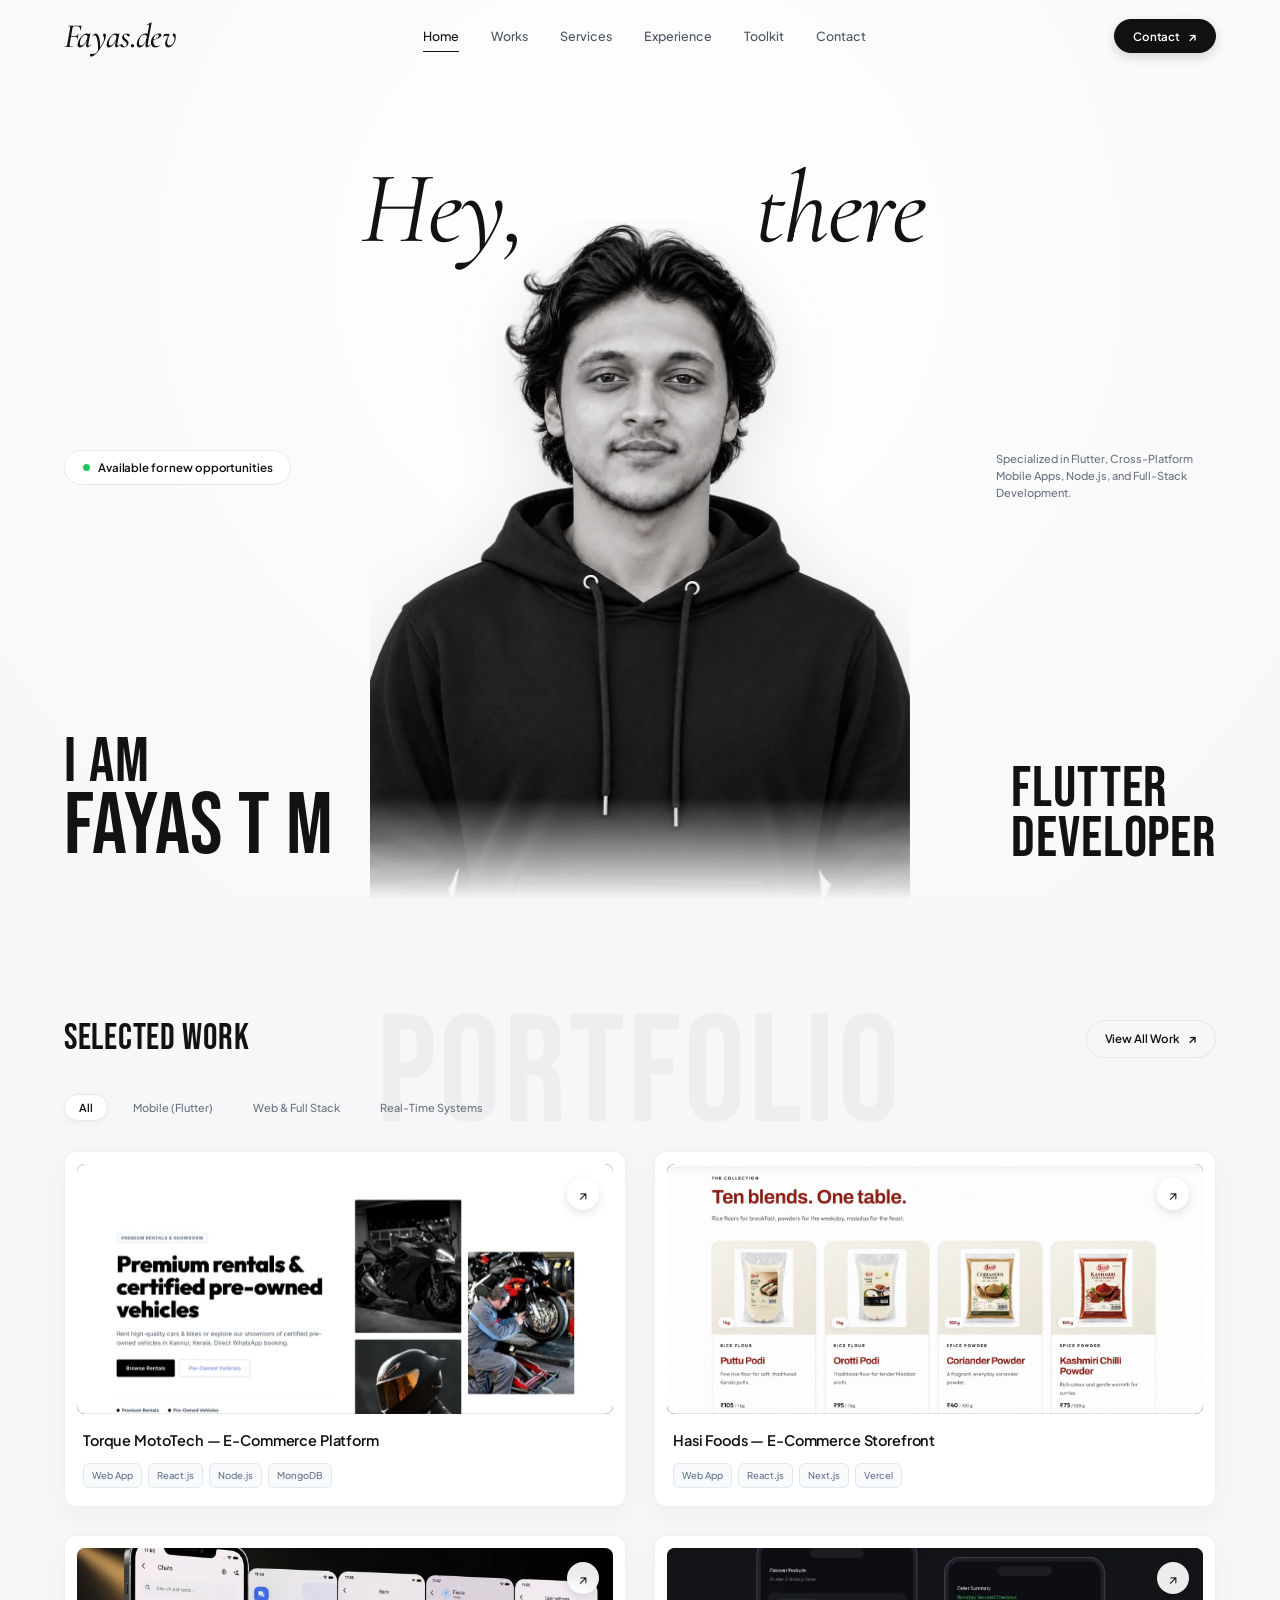
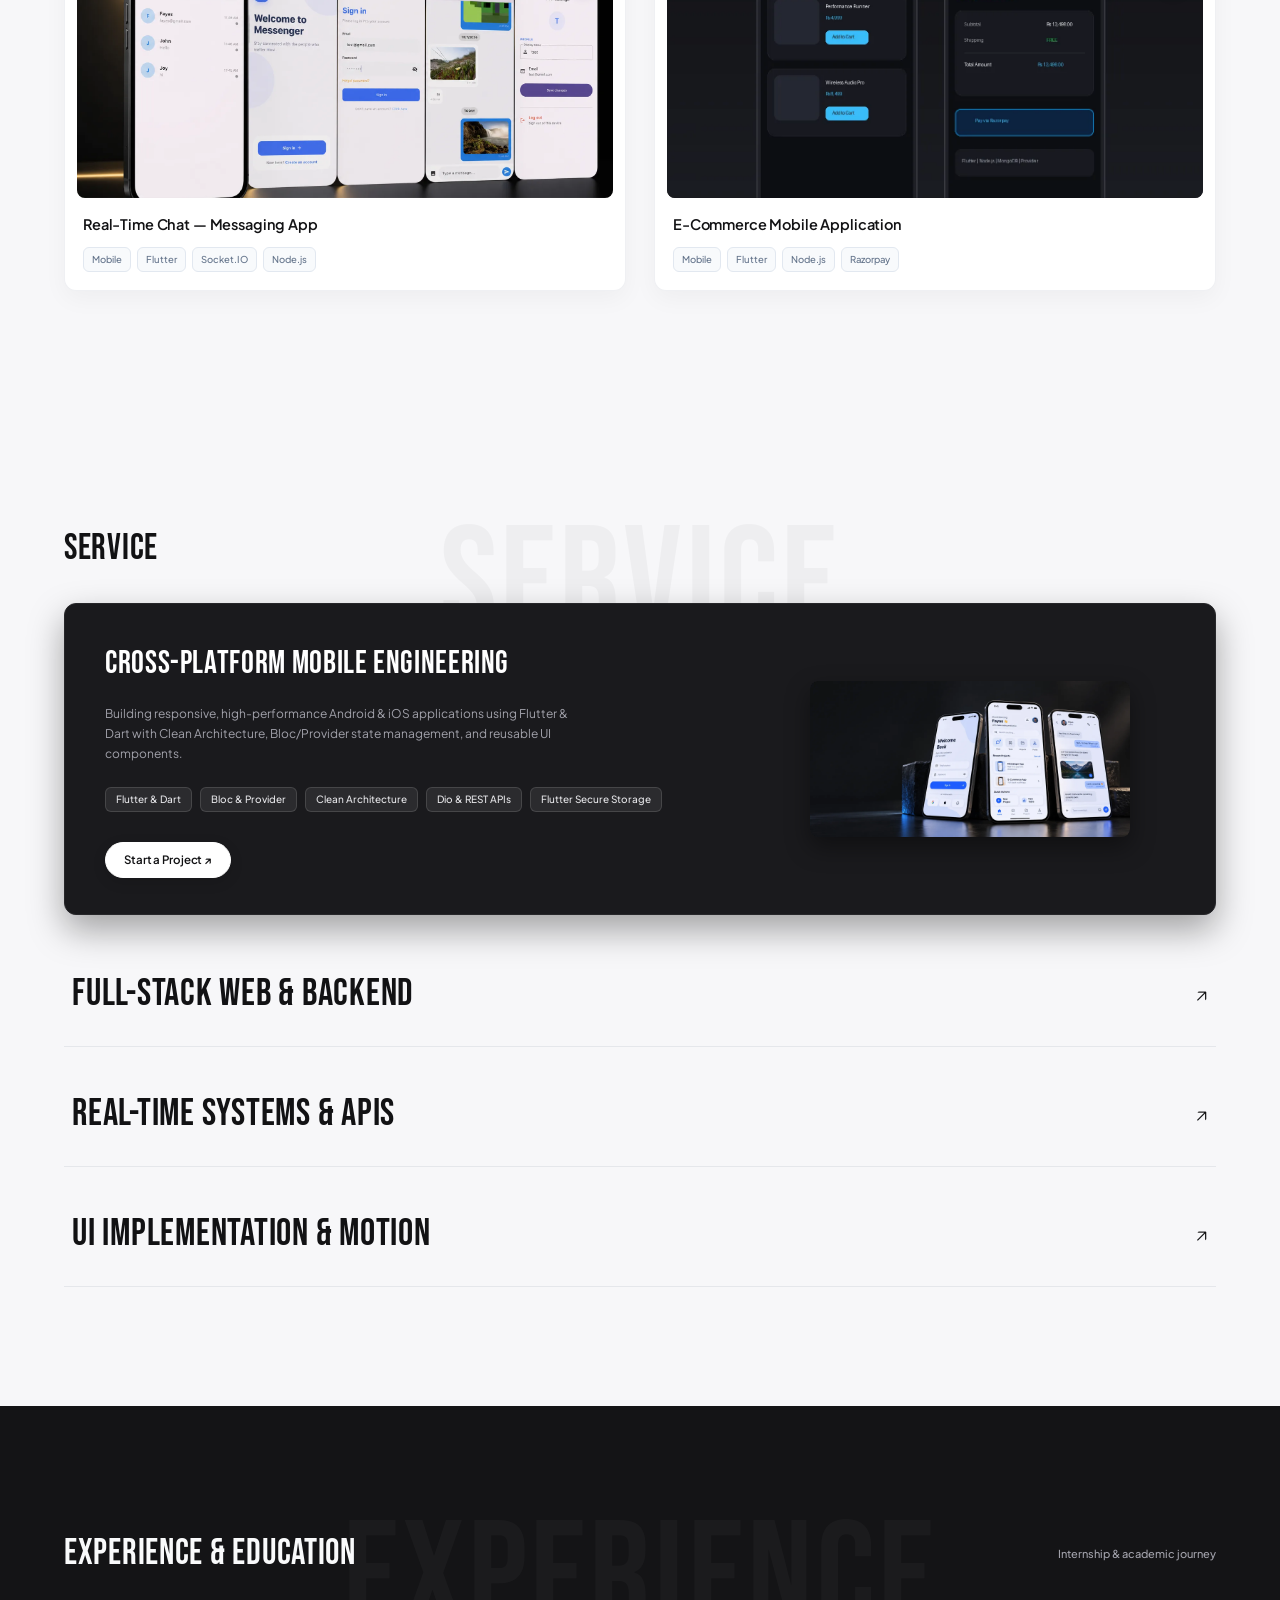
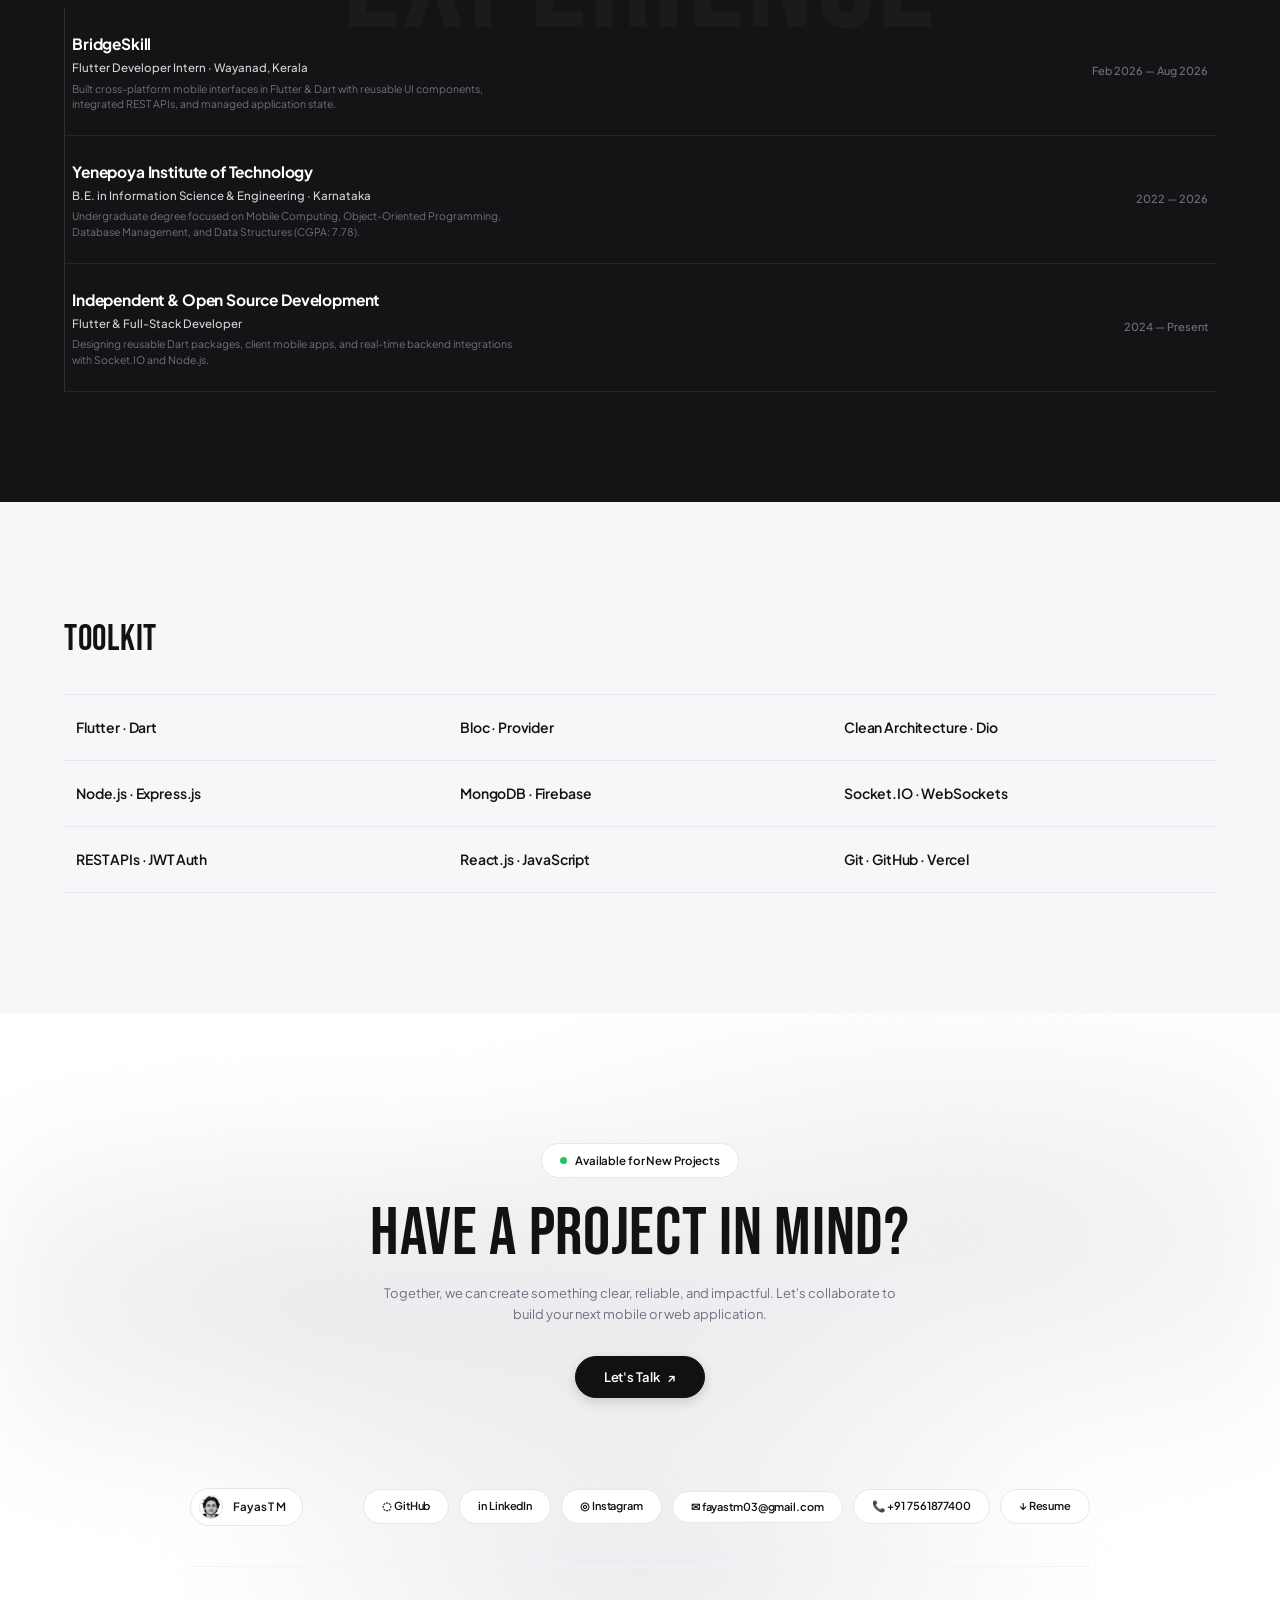
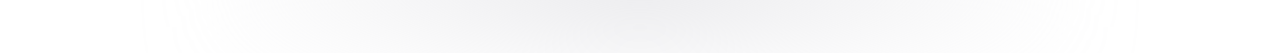
==== commit fd04d803: "added animations v2" ====
--- a/index.html
+++ b/index.html
@@ -88,7 +88,7 @@
       <!-- Centered Portrait of Fayas with Bottom Blend -->
       <div class="hero-photo-wrapper">
         <div class="hero-photo">
-          <img src="assets/fayas_hero.png" alt="Fayas T M — Flutter Developer" width="1086" height="1367" loading="eager" decoding="async">
+          <img src="assets/fayas_hero.webp" alt="Fayas T M — Flutter Developer" width="1086" height="1367" loading="eager" decoding="async" fetchpriority="high">
         </div>
       </div>
 
@@ -149,7 +149,7 @@
         <!-- Project 1: Torque MotoTech -->
         <article class="project-card" data-category="web" data-project-id="torque">
           <div class="project-media-wrap">
-            <img src="assets/torque-moto-tech-thumbnail.png" alt="Torque MotoTech E-Commerce Platform" loading="lazy">
+            <img src="assets/torque-moto-tech-thumbnail.webp" alt="Torque MotoTech E-Commerce Platform" width="1382" height="768" loading="lazy" decoding="async">
             <button class="card-arrow-btn" aria-label="View Torque MotoTech details">
               <span>↗</span>
             </button>
@@ -168,7 +168,7 @@
         <!-- Project 2: Hasi Foods -->
         <article class="project-card" data-category="web" data-project-id="hasi">
           <div class="project-media-wrap">
-            <img src="assets/hasi-foods-preview2.png" alt="Hasi Foods React.js storefront" loading="lazy">
+            <img src="assets/hasi-foods-preview2.webp" alt="Hasi Foods React.js storefront" width="2880" height="1622" loading="lazy" decoding="async">
             <button class="card-arrow-btn" aria-label="View Hasi Foods details">
               <span>↗</span>
             </button>
@@ -187,7 +187,7 @@
         <!-- Project 3: Real-time Chat App -->
         <article class="project-card" data-category="mobile realtime" data-project-id="chat">
           <div class="project-media-wrap bg-chat">
-            <img src="assets/realtime-chat-iphone-flow.png" alt="Real-time Chat Messaging App" loading="lazy">
+            <img src="assets/realtime-chat-iphone-flow.webp" alt="Real-time Chat Messaging App" width="1672" height="941" loading="lazy" decoding="async">
             <button class="card-arrow-btn" aria-label="View Real-time Chat details">
               <span>↗</span>
             </button>
@@ -206,7 +206,7 @@
         <!-- Project 4: E-Commerce Mobile App -->
         <article class="project-card" data-category="mobile" data-project-id="ecommerce">
           <div class="project-media-wrap">
-            <img src="assets/ecommerce_mobile_mockup.png" alt="E-Commerce Mobile Application" loading="lazy">
+            <img src="assets/ecommerce_mobile_mockup.webp" alt="E-Commerce Mobile Application" width="1200" height="800" loading="lazy" decoding="async">
             <button class="card-arrow-btn" aria-label="View E-Commerce Mobile Application details">
               <span>↗</span>
             </button>
@@ -258,7 +258,7 @@
             </div>
             <div class="service-body-right">
               <div class="service-mockup-card">
-                <img src="assets/service.png" alt="Flutter Mobile UI showcase" loading="lazy">
+                <img src="assets/service.webp" alt="Flutter Mobile UI showcase" width="1796" height="876" loading="lazy" decoding="async">
               </div>
             </div>
           </div>
--- a/style.css
+++ b/style.css
@@ -1618,7 +1618,7 @@
   
   .hero-section {
     height: auto;
-    min-height: 760px;
+    min-height: max(720px, 100svh);
     padding-top: 72px;
     padding-bottom: 24px;
     display: flex;
@@ -1627,6 +1627,7 @@
   }
   
   .hero-greeting-frame {
+    order: 1;
     position: relative;
     top: auto;
     left: auto;
@@ -1645,18 +1646,22 @@
   }
   
   .hero-photo-wrapper {
-    position: absolute;
-    bottom: 0;
-    height: min(52vh, 420px);
-    width: min(76vw, 300px);
+    order: 4;
+    position: relative;
+    bottom: auto;
+    left: auto;
+    height: 320px;
+    width: 100%;
+    margin-top: 20px;
   }
   
   .hero-mid-badge {
+    order: 2;
     position: relative;
     top: auto;
     left: auto;
     transform: none;
-    margin-top: 96px;
+    margin-top: 72px;
     padding: 0 16px;
     z-index: 4;
   }
@@ -1668,6 +1673,7 @@
   }
   
   .hero-mid-copy {
+    order: 3;
     position: relative;
     top: auto;
     right: auto;
@@ -1679,10 +1685,11 @@
   }
   
   .hero-bottom-left {
+    order: 5;
     position: relative;
     bottom: auto;
     left: auto;
-    margin-top: auto;
+    margin-top: 18px;
     padding: 24px 16px 0;
     max-width: 100%;
     z-index: 4;
@@ -1697,6 +1704,7 @@
   }
   
   .hero-bottom-right {
+    order: 6;
     position: relative;
     bottom: auto;
     right: auto;
@@ -1727,11 +1735,11 @@
   }
 
   .motion-ready .hero-photo-wrapper {
-    transform: translateX(-50%) translateY(18px) scale(1.04);
+    transform: translateY(18px) scale(1.04);
   }
 
   .motion-ready.hero-loaded .hero-photo-wrapper {
-    transform: translateX(-50%) translateY(0) scale(1);
+    transform: translateY(0) scale(1);
   }
   
   .section {
@@ -1858,15 +1866,15 @@
   }
 
   .hero-section {
-    min-height: 720px;
+    min-height: max(720px, 100svh);
   }
 
   .hero-photo-wrapper {
-    height: 360px;
+    height: 300px;
   }
 
   .hero-mid-badge {
-    margin-top: 88px;
+    margin-top: 64px;
   }
 
   .availability-pill {
